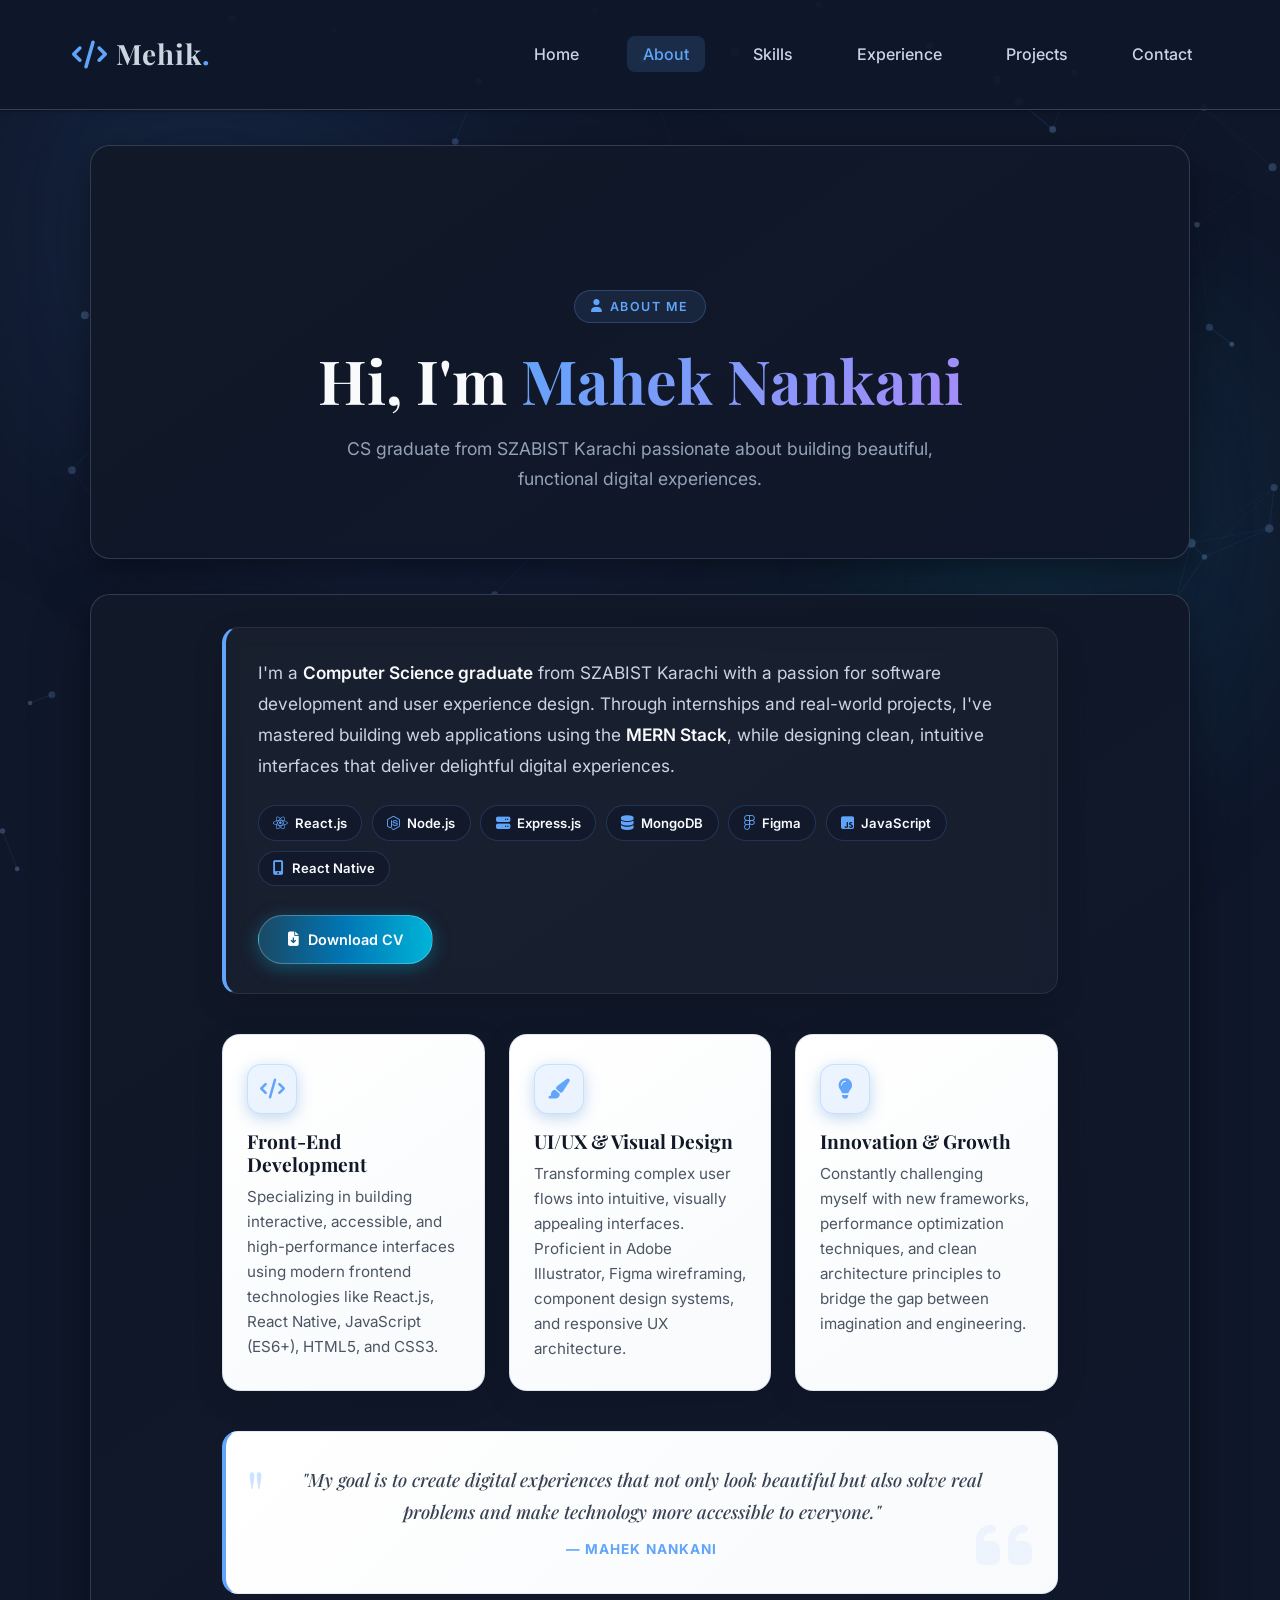
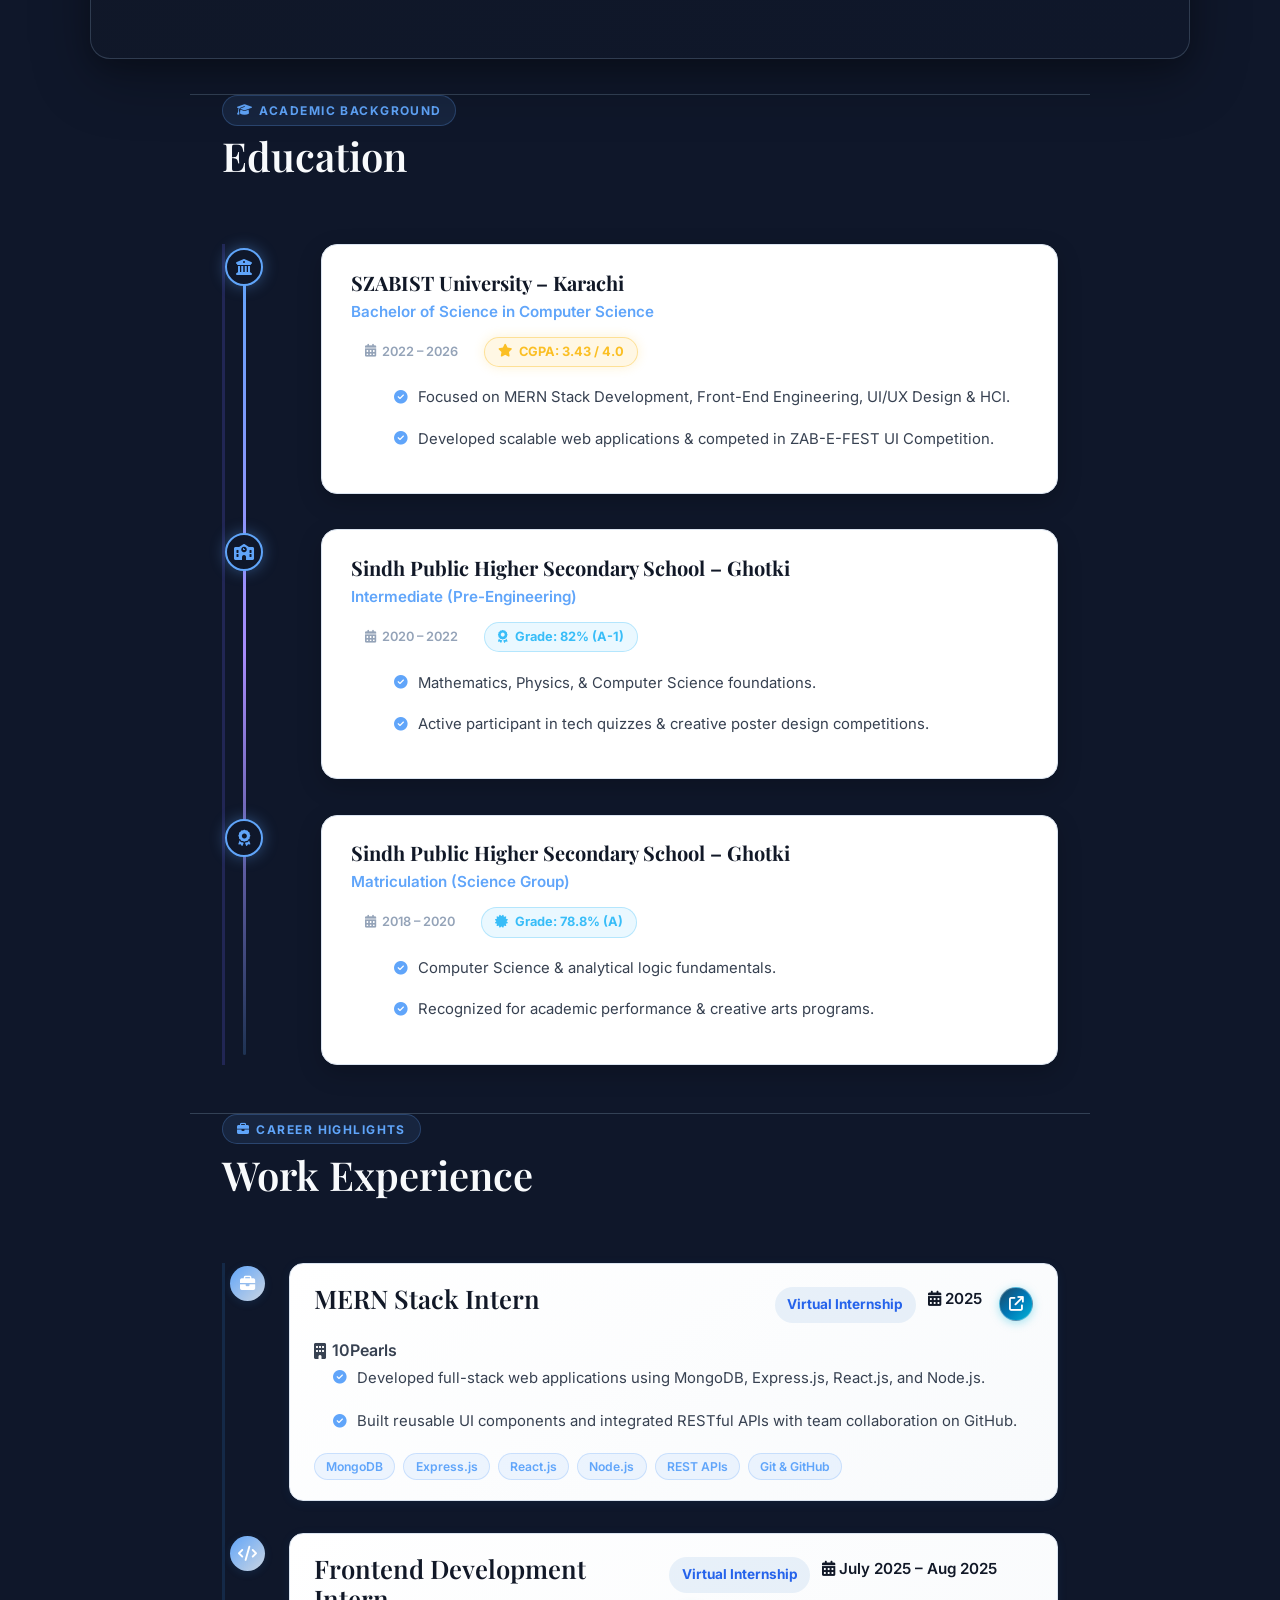
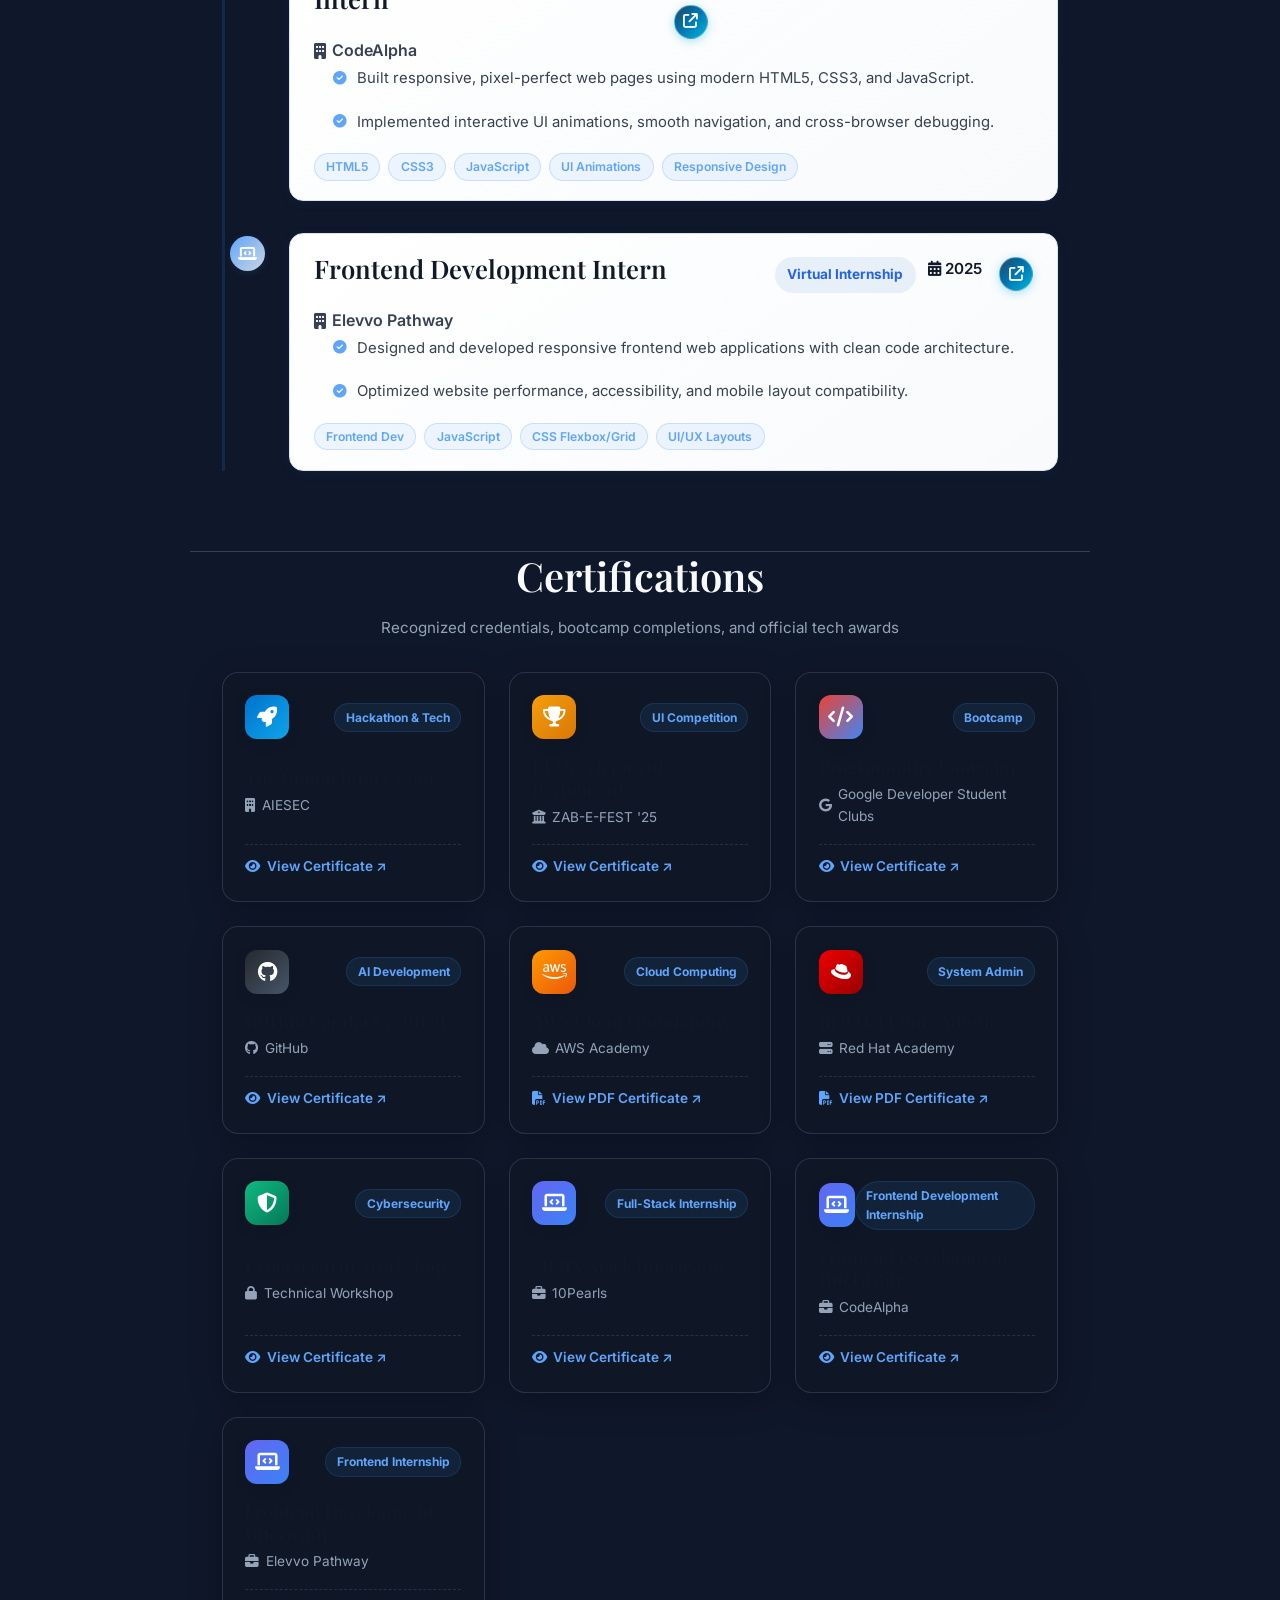
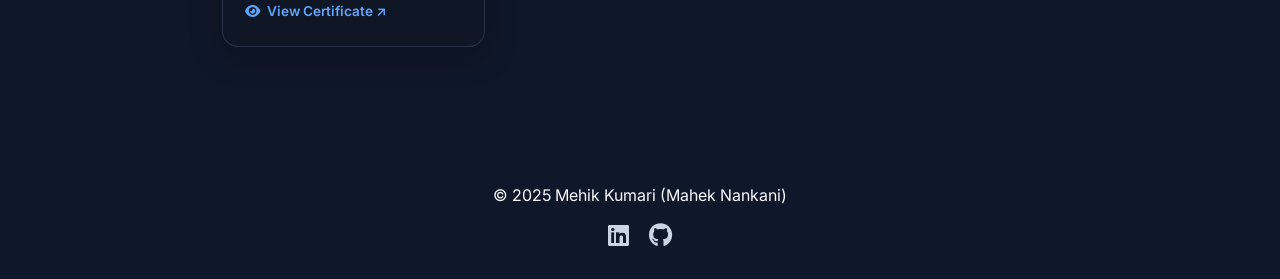
==== about.html @ b5babc9d "Deploy Mehik Kumari Portfolio Website" ====
<!DOCTYPE html>
<html lang="en">

<head>
  <meta charset="UTF-8">
  <meta name="viewport" content="width=device-width, initial-scale=1.0">
  <title>About | Mahek Nankani – Software Developer & UI/UX Designer</title>
  <meta name="description" content="Learn about Mahek Nankani – CS graduate from SZABIST Karachi, MERN Stack Developer and UI/UX Designer passionate about building intuitive digital experiences.">
  <link rel="stylesheet" href="style.css">
  <link rel="preconnect" href="https://fonts.googleapis.com">
  <link rel="preconnect" href="https://fonts.gstatic.com" crossorigin>
  <link
    href="https://fonts.googleapis.com/css2?family=Inter:wght@300;400;500;600;700&family=Playfair+Display:wght@400;500;600;700&display=swap"
    rel="stylesheet">
  <link rel="stylesheet" href="https://cdnjs.cloudflare.com/ajax/libs/font-awesome/6.4.0/css/all.min.css"
    integrity="sha512-iecdLmaskl7CVkqkXNQ/ZH/XLlvWZOJyj7Yy7tcenmpD1ypASozpmT/E0iPtmFIB46ZmdtAc9eNBvH0H/ZpiBw=="
    crossorigin="anonymous" referrerpolicy="no-referrer" />
  <script src="animations.js" defer></script>
</head>

<body class="theme-dark">
  <!-- Animated Homepage Cyber Wallpaper Layer -->
  <div class="homepage-wallpaper-bg" aria-hidden="true"></div>

  <!-- Full-screen Interactive Background Canvas -->
  <canvas id="bg-canvas"></canvas>

  <!-- Ambient Gradient Aurora Glowing Orbs -->
  <div class="ambient-glow-wrapper" aria-hidden="true">
    <div class="glow-orb orb-1"></div>
    <div class="glow-orb orb-2"></div>
    <div class="glow-orb orb-3"></div>
    <div class="glow-orb orb-4"></div>
  </div>

  <header>
    <div class="container">
      <div class="logo"><span class="orange-code-badge"><i class="fas fa-code"></i></span> Mehik<span>.</span></div>
      <nav class="navbar">
        <ul class="nav-links">
          <li><a href="home.html">Home</a></li>
          <li><a href="about.html" class="active">About</a></li>
          <li><a href="home.html#skills">Skills</a></li>
          <li><a href="home.html#experience">Experience</a></li>
          <li><a href="projects.html">Projects</a></li>
          <li><a href="contact.html">Contact</a></li>
        </ul>
        <button class="nav-toggle" aria-label="Toggle navigation">
          <span class="bar"></span>
          <span class="bar"></span>
          <span class="bar"></span>
        </button>
      </nav>
    </div>
    <div class="nav-overlay"></div>
  </header>

  <main>
    <!-- Page Hero -->
    <section class="page-hero fade-in">
      <div class="container" style="flex-direction: column; text-align: center; padding: 5rem 2rem 2rem;">
        <span class="page-hero-tag"><i class="fas fa-user"></i> About Me</span>
        <h1 class="page-hero-title">Hi, I'm <span>Mahek Nankani</span></h1>
        <p class="page-hero-desc">CS graduate from SZABIST Karachi passionate about building beautiful, functional digital experiences.</p>
      </div>
    </section>

    <!-- About Content -->
    <section id="about" class="fade-in" style="padding: 2rem 0 4rem;">
      <div class="about-content" style="max-width:900px; margin:0 auto; padding: 0 2rem;">
        <div class="about-bio-card fade-in">
          <p class="about-bio-text">
            I'm a <strong>Computer Science graduate</strong> from SZABIST Karachi with a passion for software development and user
            experience design. Through internships and real-world projects, I've mastered building web
            applications using the <strong>MERN Stack</strong>, while designing clean, intuitive interfaces that deliver delightful digital experiences.
          </p>
          
          <!-- Quick Tech Stack Pills -->
          <div class="about-tech-pills">
            <span class="tech-pill"><i class="fab fa-react"></i> React.js</span>
            <span class="tech-pill"><i class="fab fa-node-js"></i> Node.js</span>
            <span class="tech-pill"><i class="fas fa-server"></i> Express.js</span>
            <span class="tech-pill"><i class="fas fa-database"></i> MongoDB</span>
            <span class="tech-pill"><i class="fab fa-figma"></i> Figma</span>
            <span class="tech-pill"><i class="fab fa-js-square"></i> JavaScript</span>
            <span class="tech-pill"><i class="fas fa-mobile-alt"></i> React Native</span>
          </div>

          <!-- About Action Buttons: Download CV -->
          <div class="about-action-buttons">
            <a href="Mehik_Kumari_Resume.pdf" class="btn-cv" download="Mahek_Nankani_Resume.pdf">
              <i class="fas fa-file-download"></i> Download CV
            </a>
          </div>
        </div>

        <div class="about-highlights">
          <div class="highlight-item slide-in-left stagger-1">
            <div class="highlight-icon">
              <i class="fas fa-code"></i>
            </div>
            <div class="highlight-content">
              <h3>Front-End Development</h3>
              <p>Specializing in building interactive, accessible, and high-performance interfaces using modern frontend technologies like React.js, React Native, JavaScript (ES6+), HTML5, and CSS3.</p>
            </div>
          </div>

          <div class="highlight-item fade-in stagger-2">
            <div class="highlight-icon">
              <i class="fas fa-paint-brush"></i>
            </div>
            <div class="highlight-content">
              <h3>UI/UX &amp; Visual Design</h3>
              <p>Transforming complex user flows into intuitive, visually appealing interfaces. Proficient in Adobe Illustrator, Figma wireframing, component design systems, and responsive UX architecture.</p>
            </div>
          </div>

          <div class="highlight-item slide-in-right stagger-3">
            <div class="highlight-icon">
              <i class="fas fa-lightbulb"></i>
            </div>
            <div class="highlight-content">
              <h3>Innovation &amp; Growth</h3>
              <p>Constantly challenging myself with new frameworks, performance optimization techniques, and clean architecture principles to bridge the gap between imagination and engineering.</p>
            </div>
          </div>
        </div>

        <div class="about-mission fade-in-delayed">
          <blockquote>
            <i class="fas fa-quote-left quote-watermark"></i>
            <p>"My goal is to create digital experiences that not only look beautiful but also solve real problems and make technology more accessible to everyone."</p>
            <cite>— Mahek Nankani</cite>
          </blockquote>
        </div>
      </div>
    </section>

    <!-- Education Section -->
    <div class="about-subsection fade-in" style="max-width:900px; margin:0 auto; padding: 0 2rem 3rem;">
      <div class="section-header-wrapper">
        <span class="section-tag"><i class="fas fa-graduation-cap"></i> Academic Background</span>
        <h2>Education</h2>
      </div>
      <div class="education-timeline">

        <div class="timeline-entry slide-in-left stagger-1">
          <div class="timeline-icon"><i class="fas fa-university"></i></div>
          <div class="timeline-content">
            <div class="edu-card-header">
              <h3>SZABIST University – Karachi</h3>
              <span class="edu-degree">Bachelor of Science in Computer Science</span>
            </div>
            <div class="edu-meta-row">
              <span class="edu-year-badge"><i class="fas fa-calendar-alt"></i> 2022 – 2026</span>
              <span class="edu-grade-badge grade-highlight"><i class="fas fa-star"></i> CGPA: 3.43 / 4.0</span>
            </div>
            <ul class="edu-bullets">
              <li><i class="fas fa-check-circle"></i> Focused on MERN Stack Development, Front-End Engineering, UI/UX Design &amp; HCI.</li>
              <li><i class="fas fa-check-circle"></i> Developed scalable web applications &amp; competed in ZAB-E-FEST UI Competition.</li>
            </ul>
          </div>
        </div>

        <div class="timeline-entry fade-in stagger-2">
          <div class="timeline-icon"><i class="fas fa-school"></i></div>
          <div class="timeline-content">
            <div class="edu-card-header">
              <h3>Sindh Public Higher Secondary School – Ghotki</h3>
              <span class="edu-degree">Intermediate (Pre-Engineering)</span>
            </div>
            <div class="edu-meta-row">
              <span class="edu-year-badge"><i class="fas fa-calendar-alt"></i> 2020 – 2022</span>
              <span class="edu-grade-badge"><i class="fas fa-award"></i> Grade: 82% (A-1)</span>
            </div>
            <ul class="edu-bullets">
              <li><i class="fas fa-check-circle"></i> Mathematics, Physics, &amp; Computer Science foundations.</li>
              <li><i class="fas fa-check-circle"></i> Active participant in tech quizzes &amp; creative poster design competitions.</li>
            </ul>
          </div>
        </div>

        <div class="timeline-entry slide-in-right stagger-3">
          <div class="timeline-icon"><i class="fas fa-award"></i></div>
          <div class="timeline-content">
            <div class="edu-card-header">
              <h3>Sindh Public Higher Secondary School – Ghotki</h3>
              <span class="edu-degree">Matriculation (Science Group)</span>
            </div>
            <div class="edu-meta-row">
              <span class="edu-year-badge"><i class="fas fa-calendar-alt"></i> 2018 – 2020</span>
              <span class="edu-grade-badge"><i class="fas fa-certificate"></i> Grade: 78.8% (A)</span>
            </div>
            <ul class="edu-bullets">
              <li><i class="fas fa-check-circle"></i> Computer Science &amp; analytical logic fundamentals.</li>
              <li><i class="fas fa-check-circle"></i> Recognized for academic performance &amp; creative arts programs.</li>
            </ul>
          </div>
        </div>

      </div>
    </div>

    <!-- Work Experience Section -->
    <div class="about-subsection slide-in-bottom" style="max-width:900px; margin:0 auto; padding: 0 2rem 3rem;">
      <div class="section-header-wrapper">
        <span class="section-tag"><i class="fas fa-briefcase"></i> Career Highlights</span>
        <h2>Work Experience</h2>
      </div>
      <div class="work-experience-timeline">

        <article class="work-experience-entry slide-in-left stagger-1">
          <div class="work-experience-icon"><i class="fas fa-briefcase"></i></div>
          <div class="work-experience-content">
            <div class="work-experience-header">
              <div>
                <h3>MERN Stack Intern</h3>
                <p class="work-experience-company"><i class="fas fa-building"></i> 10Pearls</p>
              </div>
              <div class="work-experience-meta">
                <span class="work-experience-type">Virtual Internship</span>
                <span class="work-experience-duration"><i class="fas fa-calendar-alt"></i> 2025</span>
                <button type="button" class="work-exp-cert-icon cert-open" data-image="certificates/10Pearls Certificate.jpeg" data-title="10Pearls MERN Stack Internship Certificate" title="View Internship Certificate" aria-label="View Internship Certificate">
                  <i class="fas fa-arrow-up-right-from-square"></i>
                </button>
              </div>
            </div>
            <ul class="work-experience-bullets">
              <li><i class="fas fa-check-circle"></i> Developed full-stack web applications using MongoDB, Express.js, React.js, and Node.js.</li>
              <li><i class="fas fa-check-circle"></i> Built reusable UI components and integrated RESTful APIs with team collaboration on GitHub.</li>
            </ul>
            <div class="work-exp-tech-pills">
              <span class="exp-pill">MongoDB</span>
              <span class="exp-pill">Express.js</span>
              <span class="exp-pill">React.js</span>
              <span class="exp-pill">Node.js</span>
              <span class="exp-pill">REST APIs</span>
              <span class="exp-pill">Git &amp; GitHub</span>
            </div>
          </div>
        </article>

        <article class="work-experience-entry fade-in stagger-2">
          <div class="work-experience-icon"><i class="fas fa-code"></i></div>
          <div class="work-experience-content">
            <div class="work-experience-header">
              <div>
                <h3>Frontend Development Intern</h3>
                <p class="work-experience-company"><i class="fas fa-building"></i> CodeAlpha</p>
              </div>
              <div class="work-experience-meta">
                <span class="work-experience-type">Virtual Internship</span>
                <span class="work-experience-duration"><i class="fas fa-calendar-alt"></i> July 2025 – Aug 2025</span>
                <button type="button" class="work-exp-cert-icon cert-open" data-image="certificates/codealpha interenship certificate.jpg" data-title="CodeAlpha Frontend Development Internship Certificate" title="View Internship Certificate" aria-label="View Internship Certificate">
                  <i class="fas fa-arrow-up-right-from-square"></i>
                </button>
              </div>
            </div>
            <ul class="work-experience-bullets">
              <li><i class="fas fa-check-circle"></i> Built responsive, pixel-perfect web pages using modern HTML5, CSS3, and JavaScript.</li>
              <li><i class="fas fa-check-circle"></i> Implemented interactive UI animations, smooth navigation, and cross-browser debugging.</li>
            </ul>
            <div class="work-exp-tech-pills">
              <span class="exp-pill">HTML5</span>
              <span class="exp-pill">CSS3</span>
              <span class="exp-pill">JavaScript</span>
              <span class="exp-pill">UI Animations</span>
              <span class="exp-pill">Responsive Design</span>
            </div>
          </div>
        </article>

        <article class="work-experience-entry slide-in-right stagger-3">
          <div class="work-experience-icon"><i class="fas fa-laptop-code"></i></div>
          <div class="work-experience-content">
            <div class="work-experience-header">
              <div>
                <h3>Frontend Development Intern</h3>
                <p class="work-experience-company"><i class="fas fa-building"></i> Elevvo Pathway</p>
              </div>
              <div class="work-experience-meta">
                <span class="work-experience-type">Virtual Internship</span>
                <span class="work-experience-duration"><i class="fas fa-calendar-alt"></i> 2025</span>
                <button type="button" class="work-exp-cert-icon cert-open" data-image="certificates/Mehik Nankani elevo_pathway certificate.jpg" data-title="Elevvo Pathway Frontend Development Internship Certificate" title="View Internship Certificate" aria-label="View Internship Certificate">
                  <i class="fas fa-arrow-up-right-from-square"></i>
                </button>
              </div>
            </div>
            <ul class="work-experience-bullets">
              <li><i class="fas fa-check-circle"></i> Designed and developed responsive frontend web applications with clean code architecture.</li>
              <li><i class="fas fa-check-circle"></i> Optimized website performance, accessibility, and mobile layout compatibility.</li>
            </ul>
            <div class="work-exp-tech-pills">
              <span class="exp-pill">Frontend Dev</span>
              <span class="exp-pill">JavaScript</span>
              <span class="exp-pill">CSS Flexbox/Grid</span>
              <span class="exp-pill">UI/UX Layouts</span>
            </div>
          </div>
        </article>

      </div>
    </div>

    <!-- Certifications Section -->
    <div class="about-subsection fade-in" style="max-width:900px; margin:0 auto; padding: 0 2rem 5rem;">
      <h2>Certifications</h2>
      <p class="cert-sub">Recognized credentials, bootcamp completions, and official tech awards</p>
      <div class="certificates-list">

        <div class="certificate-card fade-in cert-open" data-image="images/AIESEC – The Billion Rupee Code.jpeg" data-title="AIESEC – The Billion Rupee Code">
          <div class="cert-card-header">
            <div class="cert-icon-badge aiesec-badge"><i class="fas fa-rocket"></i></div>
            <span class="cert-type-tag">Hackathon &amp; Tech</span>
          </div>
          <div class="cert-card-body">
            <h3>The Billion Rupee Code</h3>
            <p class="cert-issuer"><i class="fas fa-building"></i> AIESEC</p>
          </div>
          <div class="cert-card-footer">
            <span class="cert-cta-btn"><i class="fas fa-eye"></i> View Certificate ↗</span>
          </div>
        </div>

        <div class="certificate-card fade-in-delayed cert-open" data-image="images\UI Development Certificate.png" data-title="UI Development Participant – ZAB-E-FEST'25">
          <div class="cert-card-header">
            <div class="cert-icon-badge szabist-badge"><i class="fas fa-trophy"></i></div>
            <span class="cert-type-tag">UI Competition</span>
          </div>
          <div class="cert-card-body">
            <h3>UI Development Participant</h3>
            <p class="cert-issuer"><i class="fas fa-university"></i> ZAB-E-FEST '25</p>
          </div>
          <div class="cert-card-footer">
            <span class="cert-cta-btn"><i class="fas fa-eye"></i> View Certificate ↗</span>
          </div>
        </div>

        <div class="certificate-card slide-in-left cert-open" data-image="images/5-Day Fundamentals of Programming Bootcamp – GDSC Certificate.jpg" data-title="5-Day Fundamentals of Programming Bootcamp – GDSC">
          <div class="cert-card-header">
            <div class="cert-icon-badge gdsc-badge"><i class="fas fa-code"></i></div>
            <span class="cert-type-tag">Bootcamp</span>
          </div>
          <div class="cert-card-body">
            <h3>Programming Bootcamp</h3>
            <p class="cert-issuer"><i class="fab fa-google"></i> Google Developer Student Clubs</p>
          </div>
          <div class="cert-card-footer">
            <span class="cert-cta-btn"><i class="fas fa-eye"></i> View Certificate ↗</span>
          </div>
        </div>

        <div class="certificate-card slide-in-left cert-open" data-image="images/Github Copilot Certificate.png" data-title="GitHub Copilot Course Completion – GITHUB">
          <div class="cert-card-header">
            <div class="cert-icon-badge github-badge"><i class="fab fa-github"></i></div>
            <span class="cert-type-tag">AI Development</span>
          </div>
          <div class="cert-card-body">
            <h3>GitHub Copilot Certified</h3>
            <p class="cert-issuer"><i class="fab fa-github"></i> GitHub</p>
          </div>
          <div class="cert-card-footer">
            <span class="cert-cta-btn"><i class="fas fa-eye"></i> View Certificate ↗</span>
          </div>
        </div>

        <div class="certificate-card fade-in cert-open" data-image="images/AWS_Academy_Graduate Certificate.pdf" data-title="AWS Academy Graduate – Cloud Foundations">
          <div class="cert-card-header">
            <div class="cert-icon-badge aws-badge"><i class="fab fa-aws"></i></div>
            <span class="cert-type-tag">Cloud Computing</span>
          </div>
          <div class="cert-card-body">
            <h3>AWS Cloud Foundations</h3>
            <p class="cert-issuer"><i class="fas fa-cloud"></i> AWS Academy</p>
          </div>
          <div class="cert-card-footer">
            <span class="cert-cta-btn"><i class="fas fa-file-pdf"></i> View PDF Certificate ↗</span>
          </div>
        </div>

        <div class="certificate-card fade-in-delayed cert-open" data-image="images/Red_Hat certificate.pdf" data-title="Red Hat Linux System Administration">
          <div class="cert-card-header">
            <div class="cert-icon-badge redhat-badge"><i class="fab fa-redhat"></i></div>
            <span class="cert-type-tag">System Admin</span>
          </div>
          <div class="cert-card-body">
            <h3>Red Hat Linux Admin</h3>
            <p class="cert-issuer"><i class="fas fa-server"></i> Red Hat Academy</p>
          </div>
          <div class="cert-card-footer">
            <span class="cert-cta-btn"><i class="fas fa-file-pdf"></i> View PDF Certificate ↗</span>
          </div>
        </div>

        <div class="certificate-card fade-in-delayed cert-open" data-image="images/Training Workshop on Cybersecurity in the Era of Digitalization Certificate.jpeg" data-title="Training Workshop on Cybersecurity in the Era of Digitalization">
          <div class="cert-card-header">
            <div class="cert-icon-badge cyber-badge"><i class="fas fa-shield-alt"></i></div>
            <span class="cert-type-tag">Cybersecurity</span>
          </div>
          <div class="cert-card-body">
            <h3>Cybersecurity Workshop</h3>
            <p class="cert-issuer"><i class="fas fa-lock"></i> Technical Workshop</p>
          </div>
          <div class="cert-card-footer">
            <span class="cert-cta-btn"><i class="fas fa-eye"></i> View Certificate ↗</span>
          </div>
        </div>

        <div class="certificate-card fade-in cert-open" data-image="certificates/10Pearls Certificate.jpeg" data-title="10Pearls MERN Stack Internship Certificate">
          <div class="cert-card-header">
            <div class="cert-icon-badge pearls-badge"><i class="fas fa-laptop-code"></i></div>
            <span class="cert-type-tag">Full-Stack Internship</span>
          </div>
          <div class="cert-card-body">
            <h3>MERN Stack Internship</h3>
            <p class="cert-issuer"><i class="fas fa-briefcase"></i> 10Pearls</p>
          </div>
          <div class="cert-card-footer">
            <span class="cert-cta-btn"><i class="fas fa-eye"></i> View Certificate ↗</span>
          </div>
        </div>

        <div class="certificate-card fade-in cert-open" data-image="certificates/codealpha interenship certificate.jpg" data-title="CodeAlpha Frontend Development Internship Certificate">
          <div class="cert-card-header">
            <div class="cert-icon-badge pearls-badge"><i class="fas fa-laptop-code"></i></div>
            <span class="cert-type-tag">Frontend Development Internship</span>
          </div>
          <div class="cert-card-body">
            <h3>Frontend Development Internship</h3>
            <p class="cert-issuer"><i class="fas fa-briefcase"></i> CodeAlpha</p>
          </div>
          <div class="cert-card-footer">
            <span class="cert-cta-btn"><i class="fas fa-eye"></i> View Certificate ↗</span>
          </div>
        </div>

        <div class="certificate-card fade-in cert-open" data-image="certificates/Mehik Nankani elevo_pathway certificate.jpg" data-title="Elevvo Pathway Frontend Development Internship Certificate">
          <div class="cert-card-header">
            <div class="cert-icon-badge pearls-badge"><i class="fas fa-laptop-code"></i></div>
            <span class="cert-type-tag">Frontend Internship</span>
          </div>
          <div class="cert-card-body">
            <h3>Frontend Development Internship</h3>
            <p class="cert-issuer"><i class="fas fa-briefcase"></i> Elevvo Pathway</p>
          </div>
          <div class="cert-card-footer">
            <span class="cert-cta-btn"><i class="fas fa-eye"></i> View Certificate ↗</span>
          </div>
        </div>

      </div>
    </div>
  </main>

  <!-- Certificate Modal -->
  <div id="cert-modal" class="cert-modal" aria-hidden="true">
    <div class="cert-modal-backdrop" data-close="true"></div>
    <div class="cert-modal-panel" role="dialog" aria-modal="true" aria-labelledby="cert-title">
      <button class="cert-modal-close" aria-label="Close certificate">&times;</button>
      <div class="cert-modal-body">
        <div id="cert-modal-media-wrapper" class="cert-modal-media-wrapper">
          <img id="cert-modal-img" src="" alt="Certificate image">
          <iframe id="cert-modal-iframe" src="" style="display:none;" title="Certificate PDF Viewer"></iframe>
        </div>
        <div class="cert-modal-meta">
          <h3 id="cert-title" class="cert-modal-title"></h3>
          <a id="cert-modal-pdf-btn" href="" target="_blank" class="btn-outline btn-small" style="display:none;">
            <i class="fas fa-external-link-alt"></i> Open Full Document
          </a>
        </div>
      </div>
    </div>
  </div>

  <footer>
    <div>&copy; 2025 Mehik Kumari (Mahek Nankani)</div>
    <div class="social-icons">
      <a href="https://www.linkedin.com/in/mahek-nankani" target="_blank" aria-label="LinkedIn"><i class="fab fa-linkedin"></i></a>
      <a href="https://github.com/maheknankani" target="_blank" aria-label="GitHub"><i class="fab fa-github"></i></a>
    </div>
  </footer>

  <button class="back-to-top" id="backToTop" aria-label="Back to top">
    <i class="fas fa-chevron-up"></i>
  </button>

  <script>
    (function(){
      const modal = document.getElementById('cert-modal');
      const modalImg = document.getElementById('cert-modal-img');
      const modalIframe = document.getElementById('cert-modal-iframe');
      const modalPdfBtn = document.getElementById('cert-modal-pdf-btn');
      const modalTitle = document.getElementById('cert-title');
      const closeBtn = document.querySelector('.cert-modal-close');

      function openModal(src, title){
        const isPdf = src.toLowerCase().endsWith('.pdf');
        if (isPdf) {
          modalImg.style.display = 'none';
          modalIframe.style.display = 'block';
          modalIframe.src = src;
          if (modalPdfBtn) { modalPdfBtn.href = src; modalPdfBtn.style.display = 'inline-flex'; }
        } else {
          modalIframe.style.display = 'none';
          modalIframe.src = '';
          modalImg.style.display = 'block';
          modalImg.src = src;
          modalImg.alt = title;
          if (modalPdfBtn) modalPdfBtn.style.display = 'none';
        }
        modalTitle.textContent = title;
        modal.setAttribute('aria-hidden', 'false');
        document.body.style.overflow = 'hidden';
        setTimeout(()=> closeBtn.focus(), 120);
      }

      function closeModal(){
        modal.setAttribute('aria-hidden', 'true');
        modalImg.src = '';
        modalIframe.src = '';
        modalTitle.textContent = '';
        document.body.style.overflow = '';
      }

      document.querySelectorAll('.cert-open').forEach(btn => {
        btn.addEventListener('click', e => {
          e.preventDefault();
          const img = btn.getAttribute('data-image');
          const title = btn.getAttribute('data-title') || btn.querySelector('h3')?.textContent?.trim() || btn.textContent.trim();
          openModal(img, title);
        });
      });

      closeBtn.addEventListener('click', closeModal);
      document.querySelectorAll('.cert-modal-backdrop').forEach(b => b.addEventListener('click', closeModal));
      document.addEventListener('keydown', (e) => {
        if(e.key === 'Escape' && modal.getAttribute('aria-hidden') === 'false') closeModal();
      });
      document.querySelectorAll('.cert-modal-panel').forEach(panel => panel.addEventListener('click', e => e.stopPropagation()));
      document.addEventListener('focus', function(event){
        if(modal.getAttribute('aria-hidden') === 'false' && !modal.contains(event.target)){
          event.stopPropagation();
          closeBtn.focus();
        }
      }, true);
    })();
  </script>

</body>

</html>
---- style.css ----
/* Import Professional Fonts */
@import url('https://fonts.googleapis.com/css2?family=Inter:wght@300;400;500;600;700&family=Playfair+Display:wght@400;500;600;700&display=swap');

:root {
  --primary: #1a202c;
  --secondary: #2d3748;
  --accent: #3182ce;
  --bg-light: #ffffff;
  --bg-dark: #f7fafc;
  --text-primary: #1a202c;
  --text-secondary: #4a5568;
  --text-muted: #718096;
  --border-light: #e2e8f0;
  --shadow-sm: 0 1px 3px rgba(0, 0, 0, 0.1);
  --shadow-md: 0 4px 6px rgba(0, 0, 0, 0.1);
  --shadow-lg: 0 10px 25px rgba(0, 0, 0, 0.1);
  --border-radius: 8px;
  --transition: all 0.3s ease;
}

body.theme-dark {
  --primary: #cbd5e1;
  --secondary: #94a3b8;
  --accent: #60a5fa;
  --bg-light: #0f172a;
  --bg-dark: #111827;
  --text-primary: #f8fafc;
  --text-secondary: #cbd5e1;
  --text-muted: #94a3b8;
  --border-light: #334155;
  --shadow-sm: 0 1px 3px rgba(0, 0, 0, 0.35);
  --shadow-md: 0 4px 6px rgba(0, 0, 0, 0.35);
  --shadow-lg: 0 10px 25px rgba(0, 0, 0, 0.45);
}

/* (reverted) certificate-badge dark overrides removed to preserve original theme behavior */

* {
  margin: 0;
  padding: 0;
  box-sizing: border-box;
}

html {
  scroll-behavior: smooth;
  scroll-padding-top: 85px;
}

html,
body {
  font-family: 'Inter', -apple-system, BlinkMacSystemFont, 'Segoe UI', sans-serif;
  background: var(--bg-light);
  color: var(--text-primary);
  line-height: 1.6;
  min-height: 100vh;
}

section[id], div[id] {
  scroll-margin-top: 85px;
}

/* ==========================================================================
   HOMEPAGE ANIMATED WALLPAPER BACKGROUND LAYER
   ========================================================================== */
.homepage-wallpaper-bg {
  position: fixed;
  top: -5%;
  left: -5%;
  width: 110vw;
  height: 110vh;
  background-image: url('homepage_wallpaper.jpg');
  background-size: cover;
  background-position: center;
  background-repeat: no-repeat;
  opacity: 0.16;
  mix-blend-mode: color-dodge;
  pointer-events: none;
  z-index: -2;
  animation: bgPanZoom 25s ease-in-out infinite alternate;
  filter: contrast(1.1) brightness(0.85);
}

@keyframes bgPanZoom {
  0% {
    transform: scale(1) translate(0, 0);
  }
  50% {
    transform: scale(1.06) translate(-15px, -10px);
  }
  100% {
    transform: scale(1.02) translate(12px, 8px);
  }
}

.container {
  max-width: 1200px;
  margin: 0 auto;
  padding: 0 2rem;
}

/* Typography */
h1,
h2,
h3,
h4,
h5,
h6 {
  font-family: 'Playfair Display', serif;
  font-weight: 600;
  line-height: 1.2;
  margin-bottom: 1rem;
}

h1 {
  font-size: 3.5rem;
  font-weight: 700;
}

h2 {
  font-size: 2.5rem;
  margin-bottom: 2rem;
  text-align: center;
  position: relative;
}

h2::after {
  content: '';
  position: absolute;
  bottom: -10px;
  left: 50%;
  transform: translateX(-50%);
  width: 60px;
  height: 3px;
  background: var(--accent);
  border-radius: 2px;
}

h3 {
  font-size: 1.5rem;
}

/* Make Education & Certification subsection headings match main headings' color */
.about-subsection h3,
.timeline-content h3 {
  color: var(--text-primary);
}

p {
  color: var(--text-secondary);
  margin-bottom: 1rem;
  font-size: 1.1rem;
}

/* Header */
header {
  background: var(--bg-light);
  box-shadow: var(--shadow-sm);
  position: sticky;
  top: 0;
  z-index: 1000;
  border-bottom: 1px solid var(--border-light);
  padding: 1rem 0;
}

header .container {
  display: flex;
  justify-content: space-between;
  align-items: center;
}

/* Logo */
.logo {
  font-family: 'Playfair Display', serif;
  font-size: 1.8rem;
  font-weight: 700;
  color: var(--primary);
  text-decoration: none;
}

.logo span {
  color: var(--accent);
}

/* Navigation */
.navbar {
  display: flex;
  align-items: center;
  position: relative;
  margin-left: auto;
}

.nav-links {
  display: flex;
  gap: 2rem;
  list-style: none;
  margin: 0;
}

.theme-toggle {
  display: none !important;
}

.nav-links a {
  color: var(--text-secondary);
  text-decoration: none;
  font-weight: 500;
  padding: 0.5rem 1rem;
  border-radius: var(--border-radius);
  transition: all 0.3s ease;
  position: relative;
}

/* Simple elegant underline hover effect */
.nav-links a::after {
  content: '';
  position: absolute;
  bottom: 0;
  left: 50%;
  width: 0;
  height: 2px;
  background: var(--accent);
  transition: all 0.3s ease;
  transform: translateX(-50%);
}

.nav-links a:hover::after {
  width: 80%;
}

.nav-links a:hover {
  color: var(--accent);
}

/* Active state for current page */
.nav-links a.active {
  color: var(--accent);
  background: rgba(49, 130, 206, 0.1);
  border-color: var(--accent);
}

/* Subtle pulse animation on hover */
.nav-links a:hover {
  animation: pulse-glow 0.6s ease-in-out;
}

@keyframes pulse-glow {
  0% {
    box-shadow: 0 0 0 0 rgba(49, 130, 206, 0.4);
  }

  70% {
    box-shadow: 0 0 0 10px rgba(49, 130, 206, 0);
  }

  100% {
    box-shadow: 0 0 0 0 rgba(49, 130, 206, 0);
  }
}

/* Navigation */
.nav-toggle {
  display: none;
  flex-direction: column;
  justify-content: center;
  align-items: center;
  width: 44px;
  height: 44px;
  background: var(--primary);
  border: none;
  border-radius: 50%;
  box-shadow: 0 2px 8px rgba(108, 99, 255, 0.10);
  cursor: pointer;
  margin-left: 1rem;
  transition: all 0.3s ease;
}

.theme-toggle {
  display: inline-flex;
  align-items: center;
  justify-content: center;
  width: 44px;
  height: 44px;
  margin-left: 0.75rem;
  border: 1px solid var(--border-light);
  border-radius: 50%;
  background: var(--bg-light);
  color: var(--primary);
  cursor: pointer;
  box-shadow: var(--shadow-sm);
  transition: all 0.3s ease;
}

.theme-toggle:hover {
  transform: translateY(-1px) scale(1.03);
  border-color: var(--accent);
  color: var(--accent);
  box-shadow: var(--shadow-md);
}

.theme-toggle i {
  font-size: 1rem;
}

.nav-toggle:hover {
  background: var(--accent);
  transform: scale(1.05);
}

.nav-toggle .bar {
  width: 24px;
  height: 3px;
  background: #fff;
  margin: 3px 0;
  border-radius: 2px;
  transition: all 0.3s cubic-bezier(0.4, 0, 0.2, 1);
  transform-origin: center;
}

/* Hamburger to X animation */
.nav-toggle.active .bar:nth-child(1) {
  transform: rotate(45deg) translate(6px, 6px);
}

.nav-toggle.active .bar:nth-child(2) {
  opacity: 0;
  transform: scaleX(0);
}

.nav-toggle.active .bar:nth-child(3) {
  transform: rotate(-45deg) translate(6px, -6px);
}

.nav-overlay {
  display: none;
}

.container {
  max-width: 1200px;
  margin: auto;
  padding: 1rem 2rem;
  display: flex;
  align-items: center;
  justify-content: space-between;
}

main.container {
  display: flex;
  flex-direction: column;
  align-items: stretch;
  justify-content: flex-start;
  gap: 0;
}

.logo {
  font-size: 28px;
  font-weight: 700;
  color: var(--primary);
  letter-spacing: 1px;
}

.logo span {
  color: var(--accent);
}

nav ul {
  list-style: none;
  display: flex;
  gap: 32px;
}

nav ul li a {
  text-decoration: none;
  color: var(--text-main);
  font-weight: 500;
  font-size: 1rem;
  position: relative;
  transition: color 0.2s;
}

nav ul li a:hover {
  color: var(--primary);
}

.btn-primary,
.btn-filled,
.btn-outline {
  padding: 10px 28px;
  border-radius: var(--border-radius);
  font-weight: 600;
  font-size: 1rem;
  text-decoration: none;
  transition: all 0.3s;
  box-shadow: var(--shadow);
  border: none;
  outline: none;
  cursor: pointer;
}

.btn-primary,
.btn-filled {
  background: linear-gradient(90deg, #1b4965 0%, #0077b6 50%, #00b4d8 100%);
  color: #fff;
  border-radius: 9999px !important;
}

.btn-primary:hover,
.btn-filled:hover {
  background: linear-gradient(90deg, #156da6 0%, #0088c2 45%, #00b4d8 80%, #38bdf8 100%);
  box-shadow: 0 6px 22px rgba(0, 180, 216, 0.45);
}

.btn-outline {
  background: transparent;
  color: var(--primary);
  border: 2px solid var(--primary);
  border-radius: 9999px !important;
}

.btn-outline:hover {
  background: var(--primary);
  color: #fff;
}

.btn-cv {
  padding: 12px 28px;
  border-radius: 9999px !important;
  font-weight: 600;
  font-size: 1rem;
  text-decoration: none;
  transition: all 0.35s cubic-bezier(0.16, 1, 0.3, 1);
  box-shadow: 0 4px 18px rgba(0, 180, 216, 0.35);
  border: 1px solid rgba(255, 255, 255, 0.25);
  background: linear-gradient(90deg, #1b4965 0%, #0077b6 50%, #00b4d8 100%);
  color: white !important;
  display: inline-flex;
  align-items: center;
  gap: 8px;
  cursor: pointer;
}

.btn-cv:hover {
  background: linear-gradient(90deg, #156da6 0%, #0088c2 45%, #00b4d8 80%, #38bdf8 100%);
  transform: translateY(-2px) scale(1.02);
  box-shadow: 0 8px 25px rgba(0, 180, 216, 0.55);
  border-color: rgba(255, 255, 255, 0.4);
  color: white !important;
}

.btn-cv i {
  font-size: 0.9rem;
  transition: transform 0.3s ease;
}

.btn-cv:hover i {
  transform: translateY(-1px);
}

.hero {
  position: relative;
  display: flex;
  align-items: center;
  justify-content: space-between;
  gap: 36px;
  margin: 0.5rem auto 1.5rem;
  padding: 1.5rem 2.2rem;
  min-height: auto;
  background: none;
  background-blend-mode: overlay;
  overflow: hidden;
}

.hero::before {
  content: '';
  position: absolute;
  top: 0;
  left: 0;
  right: 0;
  bottom: 0;
  background: linear-gradient(135deg, #1e3a8a 0%, #3b82f6 35%, #0ea5e9 70%, #6366f1 100%);
  background-size: 400% 400%;
  animation: gradientFlow 15s ease infinite;
  opacity: 0.15;
  z-index: 0;
  border-radius: var(--border-radius);
  pointer-events: none;
}

.hero::after {
  content: '';
  position: absolute;
  top: 0;
  left: 0;
  right: 0;
  bottom: 0;
  background: linear-gradient(120deg, #e0e7ff 0%, #f8fafc 100%);
  opacity: 0.85;
  z-index: 1;
  border-radius: var(--border-radius);
  pointer-events: none;
}

body.theme-dark {
  color-scheme: dark;
}

body.theme-dark header {
  background: rgba(15, 23, 42, 0.92);
}

body.theme-dark .hero::after {
  background: linear-gradient(120deg, #0f172a 0%, #111827 100%);
  opacity: 0.9;
}

body.theme-dark section {
  background: linear-gradient(145deg, #111827, #0f172a);
  border-color: rgba(51, 65, 85, 0.9);
  box-shadow: 0 20px 60px rgba(0, 0, 0, 0.28), 0 8px 25px rgba(0, 0, 0, 0.2);
}

body.theme-dark .hero-text p,
body.theme-dark .timeline-content p,
body.theme-dark .contact-form label {
  color: var(--text-secondary);
}

body.theme-dark .contact-form input,
body.theme-dark .contact-form textarea {
  color: var(--text-primary);
}

body.theme-dark .contact-form input::placeholder,
body.theme-dark .contact-form textarea::placeholder {
  color: var(--text-muted);
}

body.theme-dark .hero-image img,
body.theme-dark .profile-img,
body.theme-dark .hero img {
  background: #111827;
}

body.theme-dark .timeline-content,
body.theme-dark .contact-form,
body.theme-dark .btn-social {
  background: #ffffff;
  color: #111827;
  border-color: #dbe4f0;
}

body.theme-dark .skill {
  background: rgba(17, 24, 39, 0.75);
  border-color: rgba(51, 65, 85, 0.7);
  box-shadow: 0 8px 32px rgba(0, 0, 0, 0.25);
}

body.theme-dark .skill-title {
  color: var(--text-primary);
}

body.theme-dark .skill-bar {
  background: rgba(49, 130, 206, 0.12);
}

body.theme-dark .contact-form input,
body.theme-dark .contact-form textarea {
  background: #ffffff;
  color: #111827;
  border-color: #dbe4f0;
}

body.theme-dark .contact-form label {
  color: #111827;
}

body.theme-dark .contact-form input::placeholder,
body.theme-dark .contact-form textarea::placeholder {
  color: #94a3b8;
}

body.theme-dark .highlight-item {
  background: linear-gradient(145deg, #ffffff, #f8fafc);
  border-color: rgba(219, 228, 240, 0.95);
  box-shadow: 0 8px 32px rgba(0, 0, 0, 0.12);
}

body.theme-dark .highlight-content h3,
body.theme-dark .about-mission blockquote p,
body.theme-dark .about-subsection h3,
body.theme-dark .work-experience-content h3,
body.theme-dark .timeline-content h3 {
  color: #111827;
}

body.theme-dark .highlight-content p {
  color: #4b5563;
}

body.theme-dark .about-mission blockquote {
  background: linear-gradient(135deg, #ffffff, #f8fafc);
  border-left-color: var(--accent);
}

body.theme-dark .about-mission blockquote p,
body.theme-dark .work-experience-content p,
body.theme-dark .work-experience-content li,
body.theme-dark .timeline-content p,
body.theme-dark .timeline-content li,
body.theme-dark .btn-social {
  color: #374151;
}

body.theme-dark .work-experience-content {
  background: linear-gradient(145deg, #ffffff, #f8fafc);
  border-color: #dbe4f0;
  box-shadow: 0 2px 12px rgba(49, 130, 206, 0.07);
}

body.theme-dark .work-experience-company,
body.theme-dark .work-experience-type {
  color: #2563eb;
}

body.theme-dark .work-experience-duration,
body.theme-dark .timeline-content strong {
  color: #111827;
}

body.theme-dark .btn-social[aria-label="GitHub"] {
  color: #e2e8f0;
  border-color: #e2e8f0;
}

body.theme-dark .btn-social[aria-label="LinkedIn"] {
  color: #7dd3fc;
  border-color: #7dd3fc;
}

body.theme-dark .btn-primary,
body.theme-dark .btn-filled {
  background: linear-gradient(90deg, #334155, #0ea5e9);
}

body.theme-dark .nav-links a.active {
  background: rgba(96, 165, 250, 0.15);
}

body.theme-dark .theme-toggle {
  background: #111827;
  color: var(--text-primary);
}

body.theme-dark .theme-toggle:hover {
  color: var(--accent);
}

@keyframes gradientFlow {
  0% {
    background-position: 0% 50%;
  }

  50% {
    background-position: 100% 50%;
  }

  100% {
    background-position: 0% 50%;
  }
}

.hero-content {
  position: relative;
  z-index: 2;
  display: flex;
  flex-wrap: wrap;
  align-items: center;
  justify-content: space-between;
  width: 100%;
}

/* Floating Particles */
.hero::before {
  content: '';
  position: absolute;
  top: 0;
  left: 0;
  right: 0;
  bottom: 0;
  background: linear-gradient(135deg, #667eea 0%, #764ba2 25%, #f093fb 50%, #f5576c 75%, #4facfe 100%);
  background-size: 400% 400%;
  animation: gradientFlow 15s ease infinite;
  opacity: 0.15;
  z-index: 0;
  border-radius: var(--border-radius);
  pointer-events: none;
}

.hero .floating-particles {
  position: absolute;
  top: 0;
  left: 0;
  right: 0;
  bottom: 0;
  z-index: 1;
  pointer-events: none;
  overflow: hidden;
}

.hero .particle {
  position: absolute;
  width: 4px;
  height: 4px;
  background: rgba(255, 255, 255, 0.6);
  border-radius: 50%;
  animation: floatUp linear infinite;
}

.hero .particle:nth-child(1) {
  left: 20%;
  animation-duration: 8s;
  animation-delay: 0s;
}

.hero .particle:nth-child(2) {
  left: 40%;
  animation-duration: 12s;
  animation-delay: 2s;
  width: 6px;
  height: 6px;
}

.hero .particle:nth-child(3) {
  left: 60%;
  animation-duration: 10s;
  animation-delay: 4s;
}

.hero .particle:nth-child(4) {
  left: 80%;
  animation-duration: 14s;
  animation-delay: 6s;
  width: 3px;
  height: 3px;
}

.hero .particle:nth-child(5) {
  left: 10%;
  animation-duration: 11s;
  animation-delay: 1s;
  width: 5px;
  height: 5px;
}

@keyframes floatUp {
  0% {
    transform: translateY(100vh) rotate(0deg);
    opacity: 1;
  }

  100% {
    transform: translateY(-100px) rotate(360deg);
    opacity: 0;
  }
}

.hero-text {
  max-width: 580px;
  display: flex;
  flex-direction: column;
  gap: 0;
}

/* Greeting Tag */
.hero-greeting-tag {
  display: inline-flex;
  align-items: center;
  gap: 0.5rem;
  font-size: 0.75rem;
  font-weight: 700;
  letter-spacing: 0.14em;
  color: var(--accent);
  background: rgba(96, 165, 250, 0.1);
  border: 1px solid rgba(96, 165, 250, 0.3);
  border-radius: 999px;
  padding: 0.35rem 1rem;
  margin-bottom: 1rem;
  width: fit-content;
}

.greeting-wave {
  font-size: 1rem;
  animation: waveHand 2s ease-in-out infinite;
  transform-origin: 70% 70%;
  display: inline-block;
}

@keyframes waveHand {
  0%, 60%, 100% { transform: rotate(0deg); }
  10%            { transform: rotate(14deg); }
  20%            { transform: rotate(-8deg); }
  30%            { transform: rotate(14deg); }
  40%            { transform: rotate(-4deg); }
  50%            { transform: rotate(10deg); }
}

.hero-text h1 {
  font-size: clamp(2.4rem, 5vw, 3.6rem);
  font-weight: 700;
  line-height: 1.1;
  margin-bottom: 0.8rem;
  text-align: left;
}

.hero-text h1 span {
  background: linear-gradient(135deg, var(--accent) 0%, #a78bfa 100%);
  -webkit-background-clip: text;
  -webkit-text-fill-color: transparent;
  background-clip: text;
}

/* Role Line */
.hero-role {
  display: flex;
  align-items: center;
  gap: 0.6rem;
  margin-bottom: 1rem;
}

.hero-role-dash {
  color: var(--accent);
  font-size: 1.4rem;
  font-weight: 700;
  line-height: 1;
}

.hero-role-text {
  font-size: 0.78rem;
  font-weight: 700;
  letter-spacing: 0.1em;
  color: var(--accent);
  text-transform: uppercase;
}

/* Specialization typewriter */
.hero-specialization {
  font-size: 1rem;
  color: var(--text-muted);
  margin-bottom: 0.85rem;
  font-style: italic;
  display: flex;
  align-items: center;
  flex-wrap: wrap;
  gap: 0.4rem;
  line-height: 1.5;
}

.hero-typewriter-text,
.hero-specialization-anim {
  display: inline-flex;
  align-items: center;
  font-weight: 700 !important;
  font-style: normal;
  background: linear-gradient(135deg, #60a5fa 0%, #a78bfa 50%, #38bdf8 100%);
  background-size: 200% auto;
  -webkit-background-clip: text;
  -webkit-text-fill-color: transparent;
  filter: drop-shadow(0 0 12px rgba(96, 165, 250, 0.4));
  line-height: 1.2;
}

@keyframes blink-cursor {
  0%, 100% { border-color: var(--accent); }
  50%       { border-color: transparent; }
}

/* Hero description */
.hero-desc {
  font-size: 0.92rem;
  line-height: 1.6;
  color: var(--text-secondary);
  margin-bottom: 0.9rem;
}

.hero-desc strong {
  color: var(--text-primary);
  font-weight: 600;
}

.hero-buttons {
  display: flex;
  gap: 1rem;
  flex-wrap: wrap;
  margin-bottom: 0.9rem;
}

.hero-btn-main {
  display: inline-flex;
  align-items: center;
  gap: 0.5rem;
}

.hero-btn-main i {
  transition: transform 0.3s ease;
}

.hero-btn-main:hover i {
  transform: translateX(4px);
}

/* Stats Bar */
.hero-stats {
  display: flex;
  align-items: center;
  gap: 1.25rem;
  margin-bottom: 0;
  padding: 0.6rem 1.1rem;
  background: var(--bg-dark);
  border: 1px solid var(--border-light);
  border-radius: 14px;
  width: fit-content;
}

.hero-stat-item {
  display: flex;
  flex-direction: column;
  align-items: center;
  gap: 0.1rem;
}

.hero-stat-number {
  font-family: 'Playfair Display', serif;
  font-size: 1.5rem;
  font-weight: 700;
  color: var(--accent);
  line-height: 1;
}

.hero-stat-label {
  font-size: 0.7rem;
  font-weight: 600;
  text-transform: uppercase;
  letter-spacing: 0.08em;
  color: var(--text-muted);
}

.hero-stat-divider {
  width: 1px;
  height: 36px;
  background: var(--border-light);
}

.hero-image img {
  width: 320px;
  border-radius: 50%;
  box-shadow: var(--shadow);
  background: #fff;
  border: 6px solid var(--accent);
}

.hero-visual {
  position: relative;
  display: flex;
  align-items: center;
  justify-content: center;
  width: 290px;
  height: 290px;
  min-width: 290px;
  min-height: 290px;
}

.hero-orbit {
  position: absolute;
  inset: 8px;
  border-radius: 50%;
  border: 1px solid rgba(49, 130, 206, 0.22);
  box-shadow: inset 0 0 40px rgba(49, 130, 206, 0.08), 0 0 80px rgba(49, 130, 206, 0.12);
  animation: orbitPulse 6s ease-in-out infinite;
}

.hero-orbit::before,
.hero-orbit::after {
  content: '';
  position: absolute;
  border-radius: 50%;
  background: linear-gradient(135deg, rgba(99, 102, 241, 0.85), rgba(49, 130, 206, 0.85));
  box-shadow: 0 0 18px rgba(49, 130, 206, 0.35);
}

.hero-orbit::before {
  width: 12px;
  height: 12px;
  top: 12%;
  right: 14%;
  animation: orbitDotOne 7s linear infinite;
}

.hero-orbit::after {
  width: 8px;
  height: 8px;
  left: 12%;
  bottom: 18%;
  animation: orbitDotTwo 9s linear infinite;
}

.hero-orbit-secondary {
  inset: 42px;
  border-style: dashed;
  opacity: 0.55;
  animation-duration: 10s;
  animation-direction: reverse;
}

.hero-badge {
  position: absolute;
  z-index: 3;
  padding: 0.45rem 0.85rem;
  border-radius: 999px;
  background: rgba(10, 14, 28, 0.85);
  color: #f8fafc;
  font-size: 0.75rem;
  font-weight: 600;
  letter-spacing: 0.02em;
  border: 1px solid rgba(255, 255, 255, 0.12);
  backdrop-filter: blur(10px);
  box-shadow: 0 12px 25px rgba(15, 23, 42, 0.25);
  animation: floatBadge 4.5s ease-in-out infinite;
}

.hero-badge-top {
  top: 4%;
  right: -10px;
  animation-delay: 0s;
}

.hero-badge-left {
  left: -10px;
  top: 50%;
  transform: translateY(-50%);
  animation-delay: 0.8s;
}

.hero-badge-bottom {
  right: -10px;
  bottom: 8%;
  animation-delay: 1.6s;
}

.hero-visual .profile-img {
  position: relative;
  z-index: 2;
  width: 220px;
  height: 220px;
  object-fit: cover;
  border-radius: 50%;
  border: 4px solid var(--accent);
  box-shadow: 0 0 40px rgba(96, 165, 250, 0.25), 0 0 80px rgba(96, 165, 250, 0.1);
  animation: heroFloat 6s ease-in-out infinite;
  transform-origin: center;
}

/* Badge dot indicators */
.badge-dot {
  width: 8px;
  height: 8px;
  border-radius: 50%;
  flex-shrink: 0;
  display: inline-block;
}

.badge-dot-green {
  background: #22c55e;
  box-shadow: 0 0 0 0 rgba(34, 197, 94, 0.5);
  animation: pulse-green 2s infinite;
}

.badge-icon-loc {
  color: #f59e0b;
  font-size: 0.8rem;
}

.badge-icon-mern {
  color: #68d391;
  font-size: 1rem;
}

body.theme-dark .hero-orbit {
  border-color: rgba(96, 165, 250, 0.25);
  box-shadow: inset 0 0 40px rgba(96, 165, 250, 0.08), 0 0 80px rgba(96, 165, 250, 0.16);
}

body.theme-dark .hero-badge {
  background: rgba(15, 23, 42, 0.9);
  border-color: rgba(148, 163, 184, 0.15);
}

@keyframes orbitPulse {

  0%,
  100% {
    transform: scale(1) rotate(0deg);
    opacity: 0.65;
  }

  50% {
    transform: scale(1.03) rotate(6deg);
    opacity: 1;
  }
}

@keyframes orbitDotOne {
  0% {
    transform: translate(0, 0) scale(1);
  }

  25% {
    transform: translate(18px, -8px) scale(1.15);
  }

  50% {
    transform: translate(0, 14px) scale(0.95);
  }

  75% {
    transform: translate(-16px, 6px) scale(1.1);
  }

  100% {
    transform: translate(0, 0) scale(1);
  }
}

@keyframes orbitDotTwo {
  0% {
    transform: translate(0, 0) scale(1);
  }

  25% {
    transform: translate(-14px, 10px) scale(1.1);
  }

  50% {
    transform: translate(6px, -12px) scale(0.95);
  }

  75% {
    transform: translate(16px, 4px) scale(1.12);
  }

  100% {
    transform: translate(0, 0) scale(1);
  }
}

@keyframes floatBadge {

  0%,
  100% {
    transform: translateY(0px);
  }

  50% {
    transform: translateY(-10px);
  }
}

@keyframes heroFloat {

  0%,
  100% {
    transform: translateY(0px) scale(1);
  }

  50% {
    transform: translateY(-14px) scale(1.01);
  }
}

/* Premium Section Styles */
section {
  background: linear-gradient(145deg, #ffffff, #f8fafc);
  border-radius: 20px;
  box-shadow: 0 20px 60px rgba(0, 0, 0, 0.08), 0 8px 25px rgba(0, 0, 0, 0.05);
  margin: 2.2rem auto;
  padding: 2.5rem 2.5rem;
  max-width: 1100px;
  border: 1px solid rgba(255, 255, 255, 0.2);
  position: relative;
  overflow: hidden;
  transition: all 0.3s cubic-bezier(0.4, 0, 0.2, 1);
}

section::before {
  content: '';
  position: absolute;
  top: 0;
  left: 0;
  right: 0;
  height: 4px;
  background: linear-gradient(90deg, var(--accent), var(--primary), var(--accent));
  opacity: 0;
  transition: opacity 0.3s ease;
}

section:hover::before {
  opacity: 1;
}

section:hover {
  transform: translateY(-5px);
  box-shadow: 0 25px 80px rgba(0, 0, 0, 0.12), 0 12px 35px rgba(0, 0, 0, 0.08);
}

section h2 {
  color: var(--primary);
  font-size: 2rem;
  margin-bottom: 1.5rem;
  font-weight: 700;
}

/* Enhanced Skills Section */
.skills-list {
  display: grid;
  grid-template-columns: repeat(auto-fit, minmax(280px, 1fr));
  gap: 2rem;
  margin-top: 2rem;
}

.skill {
  background: linear-gradient(145deg, #ffffff, #f8fafc);
  border-radius: 12px;
  padding: 1.5rem;
  box-shadow: 0 4px 20px rgba(0, 0, 0, 0.06);
  transition: all 0.3s ease;
  border: 1px solid rgba(255, 255, 255, 0.2);
}

.skill:hover {
  transform: translateY(-5px);
  box-shadow: 0 8px 30px rgba(0, 0, 0, 0.1);
}

.skill-title {
  font-weight: 600;
  margin-bottom: 1rem;
  color: var(--primary);
  font-size: 1.1rem;
  display: flex;
  justify-content: space-between;
  align-items: center;
}

.skill-percentage {
  color: var(--accent);
  font-size: 0.9rem;
  font-weight: 700;
}

.skill-bar {
  background: rgba(49, 130, 206, 0.1);
  border-radius: 10px;
  overflow: hidden;
  height: 8px;
  margin-bottom: 0.5rem;
  position: relative;
}

.skill-level {
  height: 100%;
  background: linear-gradient(90deg, var(--accent), var(--primary));
  border-radius: 10px;
  transition: width 2s cubic-bezier(0.4, 0, 0.2, 1);
  position: relative;
  overflow: hidden;
}

.skill-level::after {
  content: '';
  position: absolute;
  top: 0;
  left: 0;
  right: 0;
  bottom: 0;
  background: linear-gradient(90deg, transparent, rgba(255, 255, 255, 0.3), transparent);
  animation: shimmer 2s infinite;
}

@keyframes shimmer {
  0% {
    transform: translateX(-100%);
  }

  100% {
    transform: translateX(100%);
  }
}

/* Skill animation on scroll */
.skill.animate .skill-level {
  animation: fillBar 2s ease-out forwards;
}

@keyframes fillBar {
  from {
    width: 0;
  }
}

/* Enhanced Project Cards */
.projects-grid {
  display: grid;
  grid-template-columns: repeat(auto-fit, minmax(300px, 1fr));
  gap: 2rem;
  margin-top: 3rem;
}

.project-card {
  background: linear-gradient(145deg, #ffffff, #f8fafc);
  border-radius: 16px;
  box-shadow: 0 8px 32px rgba(0, 0, 0, 0.08);
  padding: 2rem;
  display: flex;
  flex-direction: column;
  height: 100%;
  transition: all 0.4s cubic-bezier(0.4, 0, 0.2, 1);
  position: relative;
  opacity: 0;
  transform: translateY(30px);
  border: 1px solid rgba(255, 255, 255, 0.2);
  overflow: hidden;
}

.project-card::before {
  content: '';
  position: absolute;
  top: 0;
  left: 0;
  right: 0;
  height: 4px;
  background: linear-gradient(90deg, var(--accent), var(--primary));
  transform: scaleX(0);
  transition: transform 0.3s ease;
}

.project-card:hover::before {
  transform: scaleX(1);
}

.project-card.fade-in {
  animation: fadeInUp 0.8s ease-out forwards;
}

.project-card.fade-in-delayed {
  animation: fadeInUp 0.8s ease-out 0.2s forwards;
}

.project-card.slide-in-left {
  animation: slideInLeft 0.9s ease-out forwards;
}

.project-card.slide-in-bottom {
  animation: slideInBottom 0.8s ease-out forwards;
}

.project-card.fade-in-right {
  animation: slideInRight 0.9s ease-out forwards;
}

.project-card:hover {
  transform: translateY(-12px) scale(1.02);
  box-shadow: 0 20px 40px rgba(0, 0, 0, 0.12);
}

.project-card h3 {
  color: var(--primary);
  margin-bottom: 1rem;
  font-size: 1.4rem;
  transition: color 0.3s ease;
}

.project-card:hover h3 {
  color: var(--accent);
}

.project-card .tech {
  color: var(--accent);
  font-size: 0.9rem;
  font-weight: 600;
  margin-bottom: 1rem;
  padding: 0.5rem 1rem;
  background: rgba(49, 130, 206, 0.1);
  border-radius: 20px;
  display: inline-block;
}

.project-card p {
  color: var(--text-secondary);
  line-height: 1.6;
  margin-bottom: 1.25rem;
  flex: 1;
}

/* Project Images */
.project-img {
  width: 100%;
  max-width: 340px;
  height: 190px;
  object-fit: cover;
  border-radius: 12px;
  margin-bottom: 1rem;
  box-shadow: 0 2px 12px rgba(108, 99, 255, 0.08);
  transition: transform 0.3s;
}

.project-card .btn-small {
  margin-top: auto;
  align-self: flex-start;
}

.project-card:hover .project-img {
  transform: scale(1.04) rotate(-1deg);
}

/* Certificates */
/* Certificates (glassmorphism cards) */
.certificates-list {
  display: grid;
  grid-template-columns: repeat(auto-fit, minmax(220px, 1fr));
  gap: 1rem 1.25rem;
  align-items: stretch;
}

.certificate-badge {
  position: relative;
  background: linear-gradient(180deg, rgba(255,255,255,0.02), rgba(255,255,255,0.01));
  color: var(--text-primary);
  border-radius: 14px;
  padding: 1.15rem 1rem;
  font-weight: 600;
  box-shadow: 0 6px 20px rgba(8,15,30,0.45);
  display: flex;
  flex-direction: column;
  align-items: flex-start;
  gap: 0.5rem;
  font-size: 1rem;
  opacity: 0;
  animation: fadeIn 0.9s ease forwards;
  backdrop-filter: blur(6px) saturate(110%);
  -webkit-backdrop-filter: blur(6px) saturate(110%);
  border: 1px solid rgba(255,255,255,0.04);
  cursor: pointer;
  transition: transform 260ms cubic-bezier(.2,.9,.2,1), box-shadow 260ms ease, border-color 260ms ease;
}

.certificate-badge::before {
  content: '';
  position: absolute;
  inset: -1px;
  z-index: -1;
  border-radius: inherit;
  background: linear-gradient(90deg, rgba(96,165,250,0.12), rgba(88,116,255,0.08));
  filter: blur(8px);
  opacity: 0;
  transition: opacity 220ms ease, transform 220ms ease;
}

.certificate-badge.fade-in-delayed {
  animation-delay: 0.25s;
}

.certificate-badge .cert-label {
  display: block;
  font-size: 1rem;
  color: var(--text-primary);
  line-height: 1.2;
}

.certificate-badge .cert-cta {
  display: block;
  font-size: 0.9rem;
  color: var(--text-muted);
  font-weight: 600;
  margin-top: 6px;
  transition: color 200ms ease, transform 200ms ease, opacity 200ms ease;
  opacity: 0.95;
}

.certificate-badge:hover,
.certificate-badge:focus {
  transform: translateY(-8px) scale(1.01);
  box-shadow: 0 22px 48px rgba(59,130,246,0.12), 0 8px 20px rgba(2,6,23,0.6);
  border-color: rgba(96,165,250,0.22);
}

.certificate-badge:hover::before,
.certificate-badge:focus::before {
  opacity: 1;
}

.certificate-badge:hover .cert-cta,
.certificate-badge:focus .cert-cta {
  color: var(--accent);
  transform: translateY(-2px);
  opacity: 1;
}

@media (max-width: 768px) {
  .certificates-list { grid-template-columns: 1fr; }
  .certificate-badge { padding: 1rem; }
  .certificate-badge .cert-cta { opacity: 1; }
}

.certificate-badge.slide-in-left {
  animation: slideInLeft 1.2s ease forwards;
}

.certificate-badge:hover {
  transform: scale(1.04) rotate(-2deg);
  box-shadow: 0 8px 24px rgba(108, 99, 255, 0.13);
}


/* Work Experience */
.work-experience-timeline {
  position: relative;
  margin-top: 2rem;
  padding-left: 2.5rem;
  border-left: 3px solid rgba(49, 130, 206, 0.18);
}

.work-experience-entry {
  display: flex;
  align-items: flex-start;
  margin-bottom: 2rem;
  position: relative;
}

.work-experience-icon {
  position: absolute;
  left: -2.2rem;
  top: 0.2rem;
  background: linear-gradient(135deg, var(--accent), var(--primary));
  color: #fff;
  width: 2.2rem;
  height: 2.2rem;
  border-radius: 50%;
  display: flex;
  align-items: center;
  justify-content: center;
  font-size: 0.8rem;
  font-weight: 700;
  box-shadow: 0 2px 8px rgba(49, 130, 206, 0.15);
}

.work-experience-icon i {
  font-size: 0.95rem;
}

.work-experience-content {
  background: linear-gradient(145deg, #ffffff, #f8fafc);
  border-radius: 14px;
  box-shadow: 0 2px 12px rgba(49, 130, 206, 0.07);
  border: 1px solid var(--border-light);
  padding: 1.2rem 1.5rem;
  margin-left: 1.5rem;
  min-width: 220px;
  flex: 1;
  transition: var(--transition);
}

.work-experience-content:hover {
  box-shadow: var(--shadow-md);
  transform: translateY(-2px);
}

.work-experience-header {
  display: flex;
  justify-content: space-between;
  align-items: flex-start;
  gap: 1rem;
}

.work-experience-content h3 {
  color: var(--primary);
  margin-bottom: 0.3rem;
  font-size: 1.35rem;
}

.work-experience-company {
  margin-bottom: 0.2rem;
  color: var(--accent);
  font-weight: 600;
  font-size: 1rem;
}

.work-experience-meta {
  display: flex;
  flex-wrap: wrap;
  gap: 0.75rem;
  margin: 0.25rem 0 1rem;
}

.work-experience-type {
  display: inline-flex;
  align-items: center;
  justify-content: center;
  padding: 0.45rem 0.8rem;
  border-radius: 999px;
  background: rgba(49, 130, 206, 0.1);
  color: var(--accent);
  font-size: 0.85rem;
  font-weight: 700;
}

.work-experience-duration {
  color: var(--text-muted);
  font-weight: 600;
  font-size: 0.95rem;
}

.work-experience-content ul {
  margin-left: 1.2rem;
  margin-bottom: 0.5rem;
  padding-left: 0;
  font-size: 0.98rem;
}

.work-experience-content li {
  margin-bottom: 0.65rem;
  color: var(--text-secondary);
  line-height: 1.65;
}

/* Contact Form */
.contact-form {
  display: flex;
  flex-direction: column;
  gap: 1rem;
  background: #fff;
  border-radius: var(--border-radius);
  box-shadow: var(--shadow);
  padding: 2rem;
  max-width: 500px;
}

.contact-form label {
  font-weight: 600;
  color: var(--text-main);
}

.contact-form input,
.contact-form textarea {
  padding: 10px;
  border-radius: 8px;
  border: 1px solid #e0e7ff;
  font-size: 1rem;
  outline: none;
  background: #f8fafc;
}

.contact-form button {
  align-self: flex-start;
}

/* Footer */
footer {
  background: var(--section-bg);
  color: var(--text-main);
  text-align: center;
  padding: 1.5rem 0;
  border-radius: var(--border-radius) var(--border-radius) 0 0;
  box-shadow: var(--shadow);
  margin-top: 2rem;
}

footer .social-icons {
  margin-top: 0.5rem;
  display: flex;
  justify-content: center;
  gap: 1.2rem;
}

footer .social-icons a {
  color: var(--primary);
  font-size: 1.5rem;
  transition: color 0.2s;
}

footer .social-icons a:hover {
  color: var(--accent);
}

/* Section Animation Classes */
.fade-in {
  opacity: 0;
  transform: translateY(30px);
  animation: fadeInUp 0.8s ease-out forwards;
}

.fade-in-delayed {
  opacity: 0;
  transform: translateY(30px);
  animation: fadeInUp 0.8s ease-out 0.3s forwards;
}

.slide-in-left {
  opacity: 0;
  transform: translateX(-60px);
  animation: slideInLeft 0.9s ease-out forwards;
}

.slide-in-right {
  opacity: 0;
  transform: translateX(60px);
  animation: slideInRight 0.9s ease-out forwards;
}

.slide-in-bottom {
  opacity: 0;
  transform: translateY(60px);
  animation: slideInBottom 0.8s ease-out forwards;
}

.fade-in-right {
  opacity: 0;
  transform: translateX(50px);
  animation: slideInRight 1s ease-out forwards;
}

.scale-in {
  opacity: 0;
  transform: scale(0.8);
  animation: scaleIn 0.6s ease-out forwards;
}

.bounce-in {
  opacity: 0;
  transform: scale(0.3);
  animation: bounceIn 0.8s cubic-bezier(0.68, -0.55, 0.265, 1.55) forwards;
}

/* Staggered animations */
.stagger-1 {
  animation-delay: 0.1s;
}

.stagger-2 {
  animation-delay: 0.2s;
}

.stagger-3 {
  animation-delay: 0.3s;
}

.stagger-4 {
  animation-delay: 0.4s;
}

.stagger-5 {
  animation-delay: 0.5s;
}

.stagger-6 {
  animation-delay: 0.6s;
}

.stagger-7 {
  animation-delay: 0.7s;
}

/* Keyframes */
@keyframes fadeInUp {
  to {
    opacity: 1;
    transform: translateY(0);
  }
}

@keyframes fadeIn {
  from { opacity: 0; transform: translateY(10px); }
  to { opacity: 1; transform: translateY(0); }
}

/* subtle card entrance for certificates */
.certificate-badge { will-change: transform, opacity; }

/* small shimmer on hover for premium feel */
.certificate-badge::after {
  content: '';
  position: absolute;
  left: -40%;
  top: -10%;
  width: 50%;
  height: 120%;
  background: linear-gradient(120deg, rgba(255,255,255,0.02), rgba(255,255,255,0.12), rgba(255,255,255,0.02));
  transform: skewX(-18deg) translateX(-16px);
  opacity: 0;
  transition: transform 650ms ease, opacity 420ms ease;
  pointer-events: none;
}

.certificate-badge:hover::after { transform: skewX(-18deg) translateX(120%); opacity: 1; }

@keyframes slideInLeft {
  to {
    opacity: 1;
    transform: translateX(0);
  }
}

@keyframes slideInRight {
  to {
    opacity: 1;
    transform: translateX(0);
  }
}

@keyframes slideInBottom {
  to {
    opacity: 1;
    transform: translateY(0);
  }
}

/* Animation utilities: base hidden state and observed-state triggers */
/* Note: .hero section elements use the immediate CSS animations above (they're above the fold) */
/* Sections/cards below the fold use IntersectionObserver which adds .animate class */
.modern-project-card,
.contact-info-card {
  opacity: 0;
  transform: translateY(20px);
  will-change: transform, opacity;
  transition: transform 0.3s ease, box-shadow 0.3s ease;
}

.modern-project-card.animate {
  animation: fadeInUp 0.75s cubic-bezier(.2,.9,.2,1) forwards;
}

.contact-info-card.animate {
  animation: slideInLeft 0.75s cubic-bezier(.2,.9,.2,1) forwards;
}

.contact-form-premium.animate {
  animation: slideInRight 0.75s cubic-bezier(.2,.9,.2,1) forwards;
}

/* Observer-based re-triggers for section cards (overrides immediate animation) */
.fade-in.animate,
.project-card.animate,
.certificate-badge.animate {
  animation: fadeInUp 0.9s cubic-bezier(.2,.9,.2,1) forwards;
}

.slide-in-left.animate {
  animation: slideInLeft 0.9s cubic-bezier(.2,.9,.2,1) forwards;
}

.slide-in-right.animate,
.fade-in-right.animate {
  animation: slideInRight 0.9s cubic-bezier(.2,.9,.2,1) forwards;
}

.slide-in-bottom.animate,
.skill.animate,
.timeline-entry.animate {
  animation: slideInBottom 0.95s cubic-bezier(.2,.9,.2,1) forwards;
}

/* Project card hover micro-interaction (match certificate feel) */
.project-card {
  transition: transform 260ms cubic-bezier(.2,.9,.2,1), box-shadow 260ms ease, border-color 260ms ease;
  border-radius: 12px;
}
.project-card:hover {
  transform: translateY(-8px) scale(1.02);
  box-shadow: 0 22px 48px rgba(59,130,246,0.08), 0 10px 30px rgba(2,6,23,0.55);
}

/* Skill card subtle entrance + focus */
.skill {
  transition: transform 260ms ease, box-shadow 260ms ease, opacity 260ms ease;
}
.skill:hover,
.skill:focus {
  transform: translateY(-6px);
  box-shadow: 0 12px 30px rgba(49,130,206,0.08);
}

/* Make timeline entries more noticeable */
.timeline-entry {
  transition: transform 320ms cubic-bezier(.2,.9,.2,1), opacity 320ms ease;
}


@keyframes scaleIn {
  to {
    opacity: 1;
    transform: scale(1);
  }
}

@keyframes bounceIn {
  0% {
    opacity: 0;
    transform: scale(0.3);
  }

  50% {
    opacity: 1;
    transform: scale(1.05);
  }

  70% {
    transform: scale(0.9);
  }

  100% {
    opacity: 1;
    transform: scale(1);
  }
}

/* Floating animation for hero image */
@keyframes float {

  0%,
  100% {
    transform: translateY(0px);
  }

  50% {
    transform: translateY(-20px);
  }
}

/* Pulse animation for buttons */
@keyframes pulse {
  0% {
    box-shadow: 0 0 0 0 rgba(49, 130, 206, 0.7);
  }

  70% {
    box-shadow: 0 0 0 10px rgba(49, 130, 206, 0);
  }

  100% {
    box-shadow: 0 0 0 0 rgba(49, 130, 206, 0);
  }
}

/* Gradient text animation */
@keyframes gradientShift {
  0% {
    background-position: 0% 50%;
  }

  50% {
    background-position: 100% 50%;
  }

  100% {
    background-position: 0% 50%;
  }
}

/* Education Timeline Styles */
#education {
  padding: 5rem 0;
  background: var(--bg-light);
}

.education-timeline {
  position: relative;
  margin: 3rem 0;
  padding-left: 2rem;
}

.education-timeline::before {
  content: '';
  position: absolute;
  left: 0;
  top: 0;
  bottom: 0;
  width: 3px;
  background: linear-gradient(180deg, var(--accent), var(--primary));
  border-radius: 2px;
}

.timeline-entry {
  position: relative;
  margin-bottom: 3rem;
  padding-left: 3rem;
  opacity: 0;
  transform: translateX(-30px);
  transition: var(--transition);
}

.timeline-entry.fade-in,
.timeline-entry.fade-in-delayed {
  opacity: 1;
  transform: translateX(0);
}

.timeline-entry.fade-in-delayed {
  transition-delay: 0.3s;
}

.timeline-icon {
  position: absolute;
  left: -2.5rem;
  top: 0;
  width: 3rem;
  height: 3rem;
  background: linear-gradient(135deg, var(--accent), var(--primary));
  border-radius: 50%;
  display: flex;
  align-items: center;
  justify-content: center;
  color: white;
  font-size: 1.2rem;
  box-shadow: var(--shadow-md);
  z-index: 2;
}

.timeline-content {
  background: var(--bg-light);
  padding: 2rem;
  border-radius: var(--border-radius);
  box-shadow: var(--shadow-sm);
  border: 1px solid var(--border-light);
  transition: var(--transition);
}

.timeline-content:hover {
  box-shadow: var(--shadow-md);
  transform: translateY(-2px);
}

.timeline-content h3 {
  color: var(--primary);
  font-size: 1.4rem;
  margin-bottom: 1rem;
  font-family: 'Playfair Display', serif;
}

.timeline-content p {
  margin-bottom: 0.8rem;
  color: var(--text-secondary);
  display: flex;
  align-items: center;
  gap: 0.5rem;
}

.timeline-content p i {
  color: var(--accent);
  width: 16px;
}

.timeline-content ul {
  margin-top: 1rem;
  padding-left: 1.5rem;
}

.timeline-content li {
  margin-bottom: 0.5rem;
  color: var(--text-secondary);
  line-height: 1.6;
}

.timeline-content strong {
  color: var(--primary);
  font-weight: 600;
}

/* Touch and Mobile Enhancements */

/* Improve touch targets */
@media (max-width: 768px) {

  a,
  button,
  .nav-toggle {
    min-height: 44px;
    min-width: 44px;
  }

  /* Disable hover effects on touch devices */
  @media (hover: none) {

    .project-card:hover,
    .skill:hover,
    .certificate-badge:hover {
      transform: none;
      box-shadow: initial;
    }
  }
}

/* Smooth scrolling and performance */
html {
  -webkit-text-size-adjust: 100%;
  -ms-text-size-adjust: 100%;
}

* {
  -webkit-tap-highlight-color: transparent;
}

/* Optimized animations for mobile */
@media (prefers-reduced-motion: reduce) {

  *,
  *::before,
  *::after {
    animation-duration: 0.01ms !important;
    animation-iteration-count: 1 !important;
    transition-duration: 0.01ms !important;
    scroll-behavior: auto !important;
  }
}

/* Better focus indicators for accessibility */
a:focus,
button:focus,
input:focus,
textarea:focus {
  outline: 2px solid var(--accent);
  outline-offset: 2px;
}

/* Sidebar Navigation for Desktop */
.sidebar-nav {
  position: fixed;
  left: 20px;
  top: 50%;
  transform: translateY(-50%);
  z-index: 100;
  display: none;
}

.sidebar-nav ul {
  list-style: none;
  padding: 0;
  margin: 0;
  display: flex;
  flex-direction: column;
  gap: 1rem;
}

.sidebar-nav a {
  display: block;
  width: 12px;
  height: 12px;
  border-radius: 50%;
  background: rgba(49, 130, 206, 0.3);
  transition: all 0.3s ease;
  position: relative;
  text-decoration: none;
}

.sidebar-nav a:hover,
.sidebar-nav a.active {
  background: var(--accent);
  transform: scale(1.3);
  box-shadow: 0 0 15px rgba(49, 130, 206, 0.4);
}

.sidebar-nav a::after {
  content: attr(data-section);
  position: absolute;
  left: 25px;
  top: 50%;
  transform: translateY(-50%);
  background: var(--primary);
  color: white;
  padding: 6px 12px;
  border-radius: 6px;
  font-size: 0.85rem;
  font-weight: 500;
  white-space: nowrap;
  opacity: 0;
  pointer-events: none;
  transition: all 0.3s ease;
}

.sidebar-nav a:hover::after {
  opacity: 1;
  left: 20px;
}

/* Show sidebar only on larger screens */
@media (min-width: 1200px) {
  .sidebar-nav {
    display: block;
  }
}

/* Enhanced Mobile Responsive Design */

/* Tablet styles */
@media (max-width: 1024px) {
  .container {
    padding: 0 1.5rem;
  }

  .hero {
    padding: 100px 1.5rem 60px;
    gap: 40px;
  }

  .hero-content {
    flex-direction: column;
    text-align: center;
  }

  .hero-text {
    max-width: 100%;
  }

  .profile-img {
    width: 250px;
    height: 250px;
  }

  .nav-links {
    gap: 1.5rem;
  }
}

/* Mobile landscape */
@media (max-width: 768px) {

  /* Show hamburger button on mobile */
  .nav-toggle {
    display: flex;
  }

  /* Disable desktop underline hover effect on mobile nav items */
  .nav-links a::after {
    display: none;
  }

  /* Let's Talk button — hide on small screens in header */
  header .btn-primary {
    display: none;
  }


  .container,
  section {
    padding: 1rem;
    margin: 1.5rem auto;
  }

  .hero {
    flex-direction: column;
    text-align: center;
    gap: 40px;
    padding: 100px 1rem 60px;
    min-height: 100vh;
    display: flex;
    align-items: center;
    justify-content: center;
  }

  .hero-content {
    flex-direction: column;
    align-items: center;
    text-align: center;
    max-width: 100%;
    gap: 40px;
  }

  .hero-text {
    order: 2;
    max-width: 100%;
  }

  .hero-image {
    order: 1;
    margin-bottom: 20px;
  }

  .hero-visual {
    min-width: auto;
    min-height: 280px;
    width: min(100%, 340px);
  }

  .hero-orbit {
    inset: 18px;
  }

  .hero-orbit-secondary {
    inset: 46px;
  }

  .hero-badge {
    display: none;
  }

  .hero-text h1 {
    font-size: 2.2rem;
    line-height: 1.2;
    margin-bottom: 1rem;
  }

  .hero-text h2 {
    font-size: 1.2rem;
    margin-bottom: 1.5rem;
    color: var(--text-secondary);
  }

  .hero-text p {
    font-size: 1rem;
    line-height: 1.6;
    margin-bottom: 2rem;
    max-width: 90%;
    margin-left: auto;
    margin-right: auto;
  }

  .hero-buttons {
    flex-direction: column;
    gap: 12px;
    align-items: center;
    width: 100%;
    max-width: 320px;
    margin: 0 auto;
  }

  .hero-buttons .btn-filled,
  .hero-buttons .btn-outline,
  .hero-buttons .btn-cv {
    width: 100%;
    text-align: center;
    margin-right: 0;
    padding: 14px 24px;
    font-size: 1rem;
  }

  .hero-buttons .btn-social {
    width: 100%;
    justify-content: center;
    padding: 12px 20px;
    margin-top: 0;
  }

  .profile-img {
    width: 220px;
    height: 220px;
    margin: 0 auto;
  }

  .projects-grid {
    grid-template-columns: 1fr;
    gap: 1.5rem;
  }

  .skills-list {
    grid-template-columns: 1fr;
    gap: 1rem;
  }

  .skill {
    padding: 1rem;
  }

  .skill-title {
    font-size: 1rem;
    margin-bottom: 0.5rem;
  }

  .skill-bar {
    height: 6px;
    margin-bottom: 0.3rem;
  }

  .certificates-list {
    flex-direction: column;
    gap: 1rem;
  }

  .certificate-badge {
    justify-content: center;
    text-align: center;
  }

  .work-experience-timeline {
    padding-left: 1.2rem;
    border-left-width: 2px;
  }

  .work-experience-entry {
    margin-bottom: 2rem;
  }

  .work-experience-content {
    padding: 1rem 0.9rem;
    margin-left: 1rem;
  }

  .work-experience-header {
    flex-direction: column;
    align-items: flex-start;
  }

  .work-experience-icon {
    left: -1.3rem;
    width: 1.8rem;
    height: 1.8rem;
    font-size: 0.72rem;
  }

  /* Education timeline mobile adjustments */
  .education-timeline {
    padding-left: 1.2rem;
  }

  .timeline-entry {
    margin-bottom: 2rem;
  }

  .timeline-content {
    padding: 1.5rem;
    margin-left: 1rem;
  }

  .timeline-icon {
    left: -1.3rem;
    width: 2rem;
    height: 2rem;
    font-size: 1rem;
  }
}

@media (max-width: 600px) {
  .work-experience-content h3 {
    font-size: 1.2rem;
  }

  .work-experience-content {
    padding: 0.95rem 0.85rem;
  }
}

/* Mobile portrait */
@media (max-width: 600px) {
  .hero-text h1 {
    font-size: 1.8rem;
  }

  .hero-text h2 {
    font-size: 1rem;
  }

  .profile-img {
    width: 140px;
    height: 140px;
  }

  section h2 {
    font-size: 1.5rem;
  }

  .project-card {
    padding: 1.2rem;
  }

  .timeline-content {
    padding: 1.2rem;
  }

  .skill {
    padding: 1rem;
  }
}

/* Landscape orientation fixes */
@media (max-height: 500px) and (orientation: landscape) {
  .hero {
    min-height: 100vh;
    padding: 40px 1rem 20px;
  }

  .profile-img {
    width: 120px;
    height: 120px;
  }

  .hero-text h1 {
    font-size: 1.8rem;
  }

  .hero-buttons {
    flex-direction: row;
    flex-wrap: wrap;
    justify-content: center;
  }

  .hero-buttons .btn-filled,
  .hero-buttons .btn-outline,
  .hero-buttons .btn-cv,
  .hero-buttons .btn-social {
    width: auto;
    max-width: 140px;
    padding: 8px 16px;
    font-size: 0.9rem;
  }
}

.btn-social {
  display: inline-flex;
  align-items: center;
  gap: 0.5em;
  padding: 10px 22px;
  border-radius: var(--border-radius);
  font-weight: 600;
  font-size: 1rem;
  text-decoration: none;
  background: #fff;
  color: var(--primary);
  border: 2px solid var(--primary);
  box-shadow: var(--shadow);
  transition: background 0.2s, color 0.2s, border 0.2s;
  margin-top: 0.5em;
}

.btn-social i {
  font-size: 1.2em;
}

.btn-social[aria-label="GitHub"] {
  color: #24292e;
  border-color: #24292e;
}

.btn-social[aria-label="GitHub"]:hover {
  background: #24292e;
  color: #fff;
}

.btn-social[aria-label="LinkedIn"] {
  color: #0077b5;
  border-color: #0077b5;
}

.btn-social[aria-label="LinkedIn"]:hover {
  background: #0077b5;
  color: #fff;
}

@media (max-width: 600px) {
  .btn-social {
    width: 100%;
    justify-content: center;
    margin-top: 0.5em;
  }
}

.project-img-wrapper {
  position: relative;
  width: 100%;
  max-width: 340px;
  margin: 0 auto 1rem auto;
}

.project-hover-overlay {
  position: absolute;
  top: 0;
  left: 0;
  right: 0;
  bottom: 0;
  background: rgba(108, 99, 255, 0.92);
  color: #fff;
  border-radius: 12px;
  opacity: 0;
  pointer-events: none;
  transition: opacity 0.3s;
  display: flex;
  align-items: center;
  justify-content: center;
  z-index: 2;
}

.project-img-wrapper:hover .project-hover-overlay,
.project-img-wrapper:focus-within .project-hover-overlay {
  opacity: 1;
  pointer-events: auto;
}

.project-hover-content {
  text-align: left;
  padding: 1.2rem;
}

.project-hover-content h4 {
  margin: 0 0 0.5rem 0;
  font-size: 1.2rem;
  font-weight: 700;
}

.project-hover-content ul {
  margin: 0 0 1rem 1.2rem;
  padding: 0;
  font-size: 0.98rem;
}

.btn-small {
  padding: 7px 18px;
  font-size: 0.95rem;
  border-radius: 10px;
}

/* Certificate modal styles (appended) */
.cert-modal {
  position: fixed;
  inset: 0;
  display: none;
  align-items: center;
  justify-content: center;
  z-index: 2000;
}
.cert-modal[aria-hidden="false"] { display: flex; }
.cert-modal-backdrop {
  position: absolute;
  inset: 0;
  background: rgba(2,6,23,0.75);
  backdrop-filter: blur(8px) saturate(120%);
  -webkit-backdrop-filter: blur(8px) saturate(120%);
  transition: opacity 220ms ease;
}
.cert-modal-panel {
  position: relative;
  max-width: 92%;
  max-height: 92%;
  width: 980px;
  border-radius: 12px;
  overflow: hidden;
  box-shadow: 0 30px 80px rgba(2,6,23,0.6);
  display: flex;
  align-items: center;
  justify-content: center;
  /* Dark navy modal wrapper to work with light/dark certificate images */
  background: linear-gradient(180deg, #071429, #04101a);
  padding: 1.25rem;
}
.cert-modal-close {
  position: absolute;
  top: 12px;
  right: 16px;
  background: rgba(2,6,23,0.95);
  border: none;
  width: 48px;
  height: 48px;
  border-radius: 50%;
  font-size: 22px;
  line-height: 1;
  cursor: pointer;
  z-index: 30;
  display: inline-flex;
  align-items: center;
  justify-content: center;
  color: #fff;
  box-shadow: 0 6px 20px rgba(2,6,23,0.6);
  transition: transform 160ms ease, background 160ms ease, box-shadow 160ms ease;
}
.cert-modal-close:hover { transform: scale(1.06); background: rgba(255,255,255,0.06); color: #fff; box-shadow: 0 10px 28px rgba(2,6,23,0.7); }
.cert-modal-body {
  padding: 0.5rem;
  display: flex;
  flex-direction: column;
  gap: 12px;
  align-items: center;
}
.cert-modal-body img {
  max-width: 920px;
  max-height: 72vh;
  width: 100%;
  height: auto;
  object-fit: contain;
  border-radius: 8px;
  background: rgba(6,12,23,0.85);
  padding: 8px;
}
.cert-modal-title {
  color: var(--text-primary);
  font-weight: 700;
  text-align: center;
}

@media (max-width: 700px) {
  .cert-modal-panel { width: 94%; }
  .cert-modal-close { top: 8px; right: 8px; width: 40px; height: 40px; }
}

@media (prefers-color-scheme: dark) {
  .cert-modal-panel { background: linear-gradient(180deg, #071429, #04101a); }
  .cert-modal-body img { background: rgba(6,12,23,0.85); }
  .cert-modal-title { color: var(--text-primary); }
  .cert-modal-close { background: rgba(2,6,23,0.95); color: #fff; }
}

@media (max-width: 900px) {
  .project-img-wrapper {
    max-width: 100%;
  }
}

@media (max-width: 600px) {
  .project-hover-content {
    padding: 0.7rem;
  }

  .btn-small {
    width: 100%;
    text-align: center;
  }
}

.profile-img {
  width: 320px;
  height: 320px;
  object-fit: cover;
  border-radius: 50%;
  box-shadow: 0 20px 40px rgba(0, 0, 0, 0.1);
  background: #fff;
  border: 6px solid var(--accent);
  display: block;
  margin: 0 auto;
  animation: float 6s ease-in-out infinite;
  transition: transform 0.3s ease;
}

/* Ensure all hero images are circular */
.hero-image img,
.hero img {
  width: 320px;
  height: 320px;
  object-fit: cover;
  border-radius: 50%;
  box-shadow: 0 20px 40px rgba(0, 0, 0, 0.1);
  background: #fff;
  border: 6px solid var(--accent);
  display: block;
  margin: 0 auto;
  animation: float 6s ease-in-out infinite;
  transition: transform 0.3s ease;
}

.profile-img:hover {
  transform: scale(1.05);
  box-shadow: 0 25px 50px rgba(0, 0, 0, 0.15);
}

/* Enhanced Hero Section */
.hero h1 span {
  background: linear-gradient(45deg, var(--accent), var(--primary), var(--accent));
  background-size: 200% 200%;
  background-clip: text;
  -webkit-background-clip: text;
  -webkit-text-fill-color: transparent;
  animation: gradientShift 3s ease-in-out infinite;
}

.hero-name-glow {
  background: linear-gradient(135deg, #ffffff 20%, #60a5fa 60%, #c084fc 100%);
  background-size: 200% auto;
  -webkit-background-clip: text;
  -webkit-text-fill-color: transparent;
  animation: textGradientShift 5s ease infinite;
  filter: drop-shadow(0 0 20px rgba(96, 165, 250, 0.4));
  display: inline-block;
}

.hero-specialization-anim {
  display: inline-flex;
  align-items: center;
  font-weight: 700 !important;
  background: linear-gradient(135deg, #60a5fa 0%, #a78bfa 50%, #38bdf8 100%);
  background-size: 200% auto;
  -webkit-background-clip: text;
  -webkit-text-fill-color: transparent;
  filter: drop-shadow(0 0 12px rgba(96, 165, 250, 0.4));
}

.typewriter-cursor {
  color: #60a5fa;
  font-weight: 700;
  animation: blinkCursor 0.8s infinite;
  margin-left: 2px;
}

@keyframes blinkCursor {
  0%, 100% { opacity: 1; }
  50% { opacity: 0; }
}

/* Hero Section Main Buttons (Matches identical pill shape design) */
.hero-btn-main,
.hero-buttons .btn-filled {
  display: inline-flex;
  align-items: center;
  justify-content: center;
  gap: 0.6rem;
  padding: 0.85rem 2.2rem;
  border-radius: 30px;
  font-size: 1rem;
  font-weight: 600;
  background: linear-gradient(135deg, #3b82f6 0%, #8b5cf6 100%);
  color: #ffffff !important;
  text-decoration: none;
  border: none;
  box-shadow: 0 4px 18px rgba(59, 130, 246, 0.38);
  transition: all 0.3s cubic-bezier(0.16, 1, 0.3, 1);
  position: relative;
  overflow: hidden;
}

.hero-btn-main:hover,
.hero-buttons .btn-filled:hover {
  transform: translateY(-2px);
  box-shadow: 0 6px 25px rgba(139, 92, 246, 0.55);
  color: #ffffff !important;
}

/* Hero Section Let's Talk button styling (Matches primary button shape) */
.hero-btn-talk {
  display: inline-flex;
  align-items: center;
  justify-content: center;
  gap: 0.6rem;
  padding: 0.85rem 2.2rem;
  border-radius: 30px;
  font-size: 1rem;
  font-weight: 600;
  border: 1.5px solid rgba(96, 165, 250, 0.45);
  background: rgba(15, 23, 42, 0.7);
  color: #60a5fa !important;
  text-decoration: none;
  backdrop-filter: blur(10px);
  transition: all 0.3s cubic-bezier(0.16, 1, 0.3, 1);
  box-shadow: 0 4px 16px rgba(0, 0, 0, 0.25);
}

.hero-btn-talk:hover {
  transform: translateY(-2px);
  border-color: #60a5fa;
  background: rgba(59, 130, 246, 0.2);
  color: #ffffff !important;
  box-shadow: 0 6px 22px rgba(96, 165, 250, 0.4);
}

/* About Section Action Buttons */
.about-action-buttons {
  display: flex;
  align-items: center;
  gap: 1rem;
  margin-top: 1.8rem;
  flex-wrap: wrap;
}

.about-action-buttons .btn-cv {
  display: inline-flex;
  align-items: center;
  gap: 0.6rem;
  padding: 0.75rem 1.8rem;
  border-radius: 9999px !important;
  background: linear-gradient(90deg, #1b4965 0%, #0077b6 50%, #00b4d8 100%);
  color: #ffffff !important;
  font-weight: 600;
  font-size: 0.9rem;
  text-decoration: none;
  border: 1px solid rgba(255, 255, 255, 0.25);
  box-shadow: 0 4px 18px rgba(0, 180, 216, 0.35);
  transition: all 0.35s cubic-bezier(0.16, 1, 0.3, 1);
}

.about-action-buttons .btn-cv:hover {
  background: linear-gradient(90deg, #156da6 0%, #0088c2 45%, #00b4d8 80%, #38bdf8 100%);
  transform: translateY(-2px) scale(1.02);
  box-shadow: 0 8px 25px rgba(0, 180, 216, 0.55);
  border-color: rgba(255, 255, 255, 0.4);
  color: #ffffff !important;
}

.about-action-buttons .btn-outline,
.about-action-buttons .btn-outline-about {
  display: inline-flex;
  align-items: center;
  gap: 0.6rem;
  padding: 0.75rem 1.8rem;
  border-radius: 30px;
  border: 1.5px solid rgba(96, 165, 250, 0.45);
  background: rgba(15, 23, 42, 0.7);
  color: #60a5fa !important;
  font-weight: 600;
  font-size: 0.9rem;
  text-decoration: none;
  backdrop-filter: blur(10px);
  transition: all 0.3s cubic-bezier(0.16, 1, 0.3, 1);
  box-shadow: 0 4px 16px rgba(0, 0, 0, 0.25);
}

.about-action-buttons .btn-outline:hover,
.about-action-buttons .btn-outline-about:hover {
  transform: translateY(-2px);
  border-color: #60a5fa;
  background: rgba(59, 130, 246, 0.2);
  color: #ffffff !important;
  box-shadow: 0 6px 22px rgba(96, 165, 250, 0.4);
}

/* ==========================================================================
   SMOOTH SPRING POP-IN ANIMATION FOR CERTIFICATE MODAL
   ========================================================================== */
.cert-modal {
  position: fixed !important;
  top: 0 !important;
  left: 0 !important;
  width: 100vw !important;
  height: 100vh !important;
  z-index: 10000 !important;
  display: flex !important;
  align-items: center !important;
  justify-content: center !important;
  opacity: 0;
  visibility: hidden;
  pointer-events: none;
  transition: opacity 0.4s cubic-bezier(0.16, 1, 0.3, 1), visibility 0.4s cubic-bezier(0.16, 1, 0.3, 1);
}

.cert-modal[aria-hidden="false"] {
  opacity: 1 !important;
  visibility: visible !important;
  pointer-events: auto !important;
}

.cert-modal-backdrop {
  position: absolute !important;
  top: 0 !important;
  left: 0 !important;
  width: 100% !important;
  height: 100% !important;
  background: rgba(3, 7, 18, 0.85) !important;
  backdrop-filter: blur(16px) !important;
  -webkit-backdrop-filter: blur(16px) !important;
  opacity: 0;
  transition: opacity 0.4s ease;
}

.cert-modal[aria-hidden="false"] .cert-modal-backdrop {
  opacity: 1 !important;
}

.cert-modal-panel {
  position: relative !important;
  z-index: 10001 !important;
  width: 90% !important;
  max-width: 820px !important;
  background: rgba(13, 17, 30, 0.94) !important;
  backdrop-filter: blur(24px) !important;
  -webkit-backdrop-filter: blur(24px) !important;
  border: 1px solid rgba(96, 165, 250, 0.3) !important;
  border-radius: 24px !important;
  padding: 2rem !important;
  box-shadow: 0 25px 60px rgba(0, 0, 0, 0.85), 0 0 50px rgba(59, 130, 246, 0.25) !important;
  transform: scale(0.82) translateY(20px);
  opacity: 0;
  transition: transform 0.45s cubic-bezier(0.34, 1.56, 0.64, 1), opacity 0.4s ease;
}

.cert-modal[aria-hidden="false"] .cert-modal-panel {
  transform: scale(1) translateY(0) !important;
  opacity: 1 !important;
}

.cert-modal-close {
  position: absolute !important;
  top: 1.1rem !important;
  right: 1.3rem !important;
  width: 38px !important;
  height: 38px !important;
  border-radius: 50% !important;
  background: rgba(255, 255, 255, 0.08) !important;
  border: 1px solid rgba(255, 255, 255, 0.18) !important;
  color: #ffffff !important;
  font-size: 1.4rem !important;
  display: flex !important;
  align-items: center !important;
  justify-content: center !important;
  cursor: pointer !important;
  transition: all 0.3s cubic-bezier(0.16, 1, 0.3, 1) !important;
  z-index: 10 !important;
}

.cert-modal-close:hover {
  background: rgba(239, 68, 68, 0.25) !important;
  border-color: #ef4444 !important;
  color: #ef4444 !important;
  transform: rotate(90deg) scale(1.1) !important;
}

.cert-modal-media-wrapper img,
.cert-modal-media-wrapper iframe {
  transform: scale(0.94);
  opacity: 0;
  transition: transform 0.5s cubic-bezier(0.16, 1, 0.3, 1) 0.1s, opacity 0.4s ease 0.1s;
  box-shadow: 0 10px 30px rgba(0, 0, 0, 0.5);
  border-radius: 12px;
}

.cert-modal[aria-hidden="false"] .cert-modal-media-wrapper img,
.cert-modal[aria-hidden="false"] .cert-modal-media-wrapper iframe {
  transform: scale(1) !important;
  opacity: 1 !important;
}

.hero-buttons .btn-filled::before {
  content: '';
  position: absolute;
  top: 0;
  left: -100%;
  width: 100%;
  height: 100%;
  background: linear-gradient(90deg, transparent, rgba(255, 255, 255, 0.2), transparent);
  transition: left 0.5s;
}

.hero-buttons .btn-filled:hover::before {
  left: 100%;
}

.hero-buttons .btn-primary {
  animation: pulse 2s infinite;
}

/* Enhanced Button Styles */
.btn-filled,
.btn-outline,
.btn-primary {
  position: relative;
  overflow: hidden;
  transform: translateY(0);
  transition: all 0.3s cubic-bezier(0.4, 0, 0.2, 1);
}

.btn-filled:hover,
.btn-outline:hover,
.btn-primary:hover {
  transform: translateY(-3px);
  box-shadow: 0 10px 25px rgba(0, 0, 0, 0.15);
}

.btn-filled:active,
.btn-outline:active,
.btn-primary:active {
  transform: translateY(-1px);
  transition: all 0.1s;
}

@media (max-width: 900px) {
  .profile-img {
    width: 180px;
    height: 180px;
  }
}

/* Mobile Navigation Styles */
@media (max-width: 900px) {
  .nav-links {
    position: fixed;
    top: 0;
    right: 0;
    transform: translateX(100%);
    flex-direction: column;
    background: rgba(255, 255, 255, 0.98);
    box-shadow: -10px 0 40px rgba(0, 0, 0, 0.25);
    width: min(320px, 80vw);
    height: 100vh;
    padding: 5rem 1.25rem 2rem;
    gap: 0.6rem;
    z-index: 9999 !important;
    transition: transform 0.35s cubic-bezier(0.4, 0, 0.2, 1);
    align-items: stretch;
    justify-content: flex-start;
    backdrop-filter: blur(16px);
    -webkit-backdrop-filter: blur(16px);
    overflow-y: auto;
    overflow-x: hidden;
    -webkit-overflow-scrolling: touch;
    border-left: 1px solid rgba(49, 130, 206, 0.2);
  }

  .theme-toggle {
    display: none !important;
  }

  body.theme-dark .nav-links {
    background: rgba(15, 23, 42, 0.98);
    border-left-color: rgba(96, 165, 250, 0.25);
    box-shadow: -10px 0 50px rgba(0, 0, 0, 0.7);
  }

  .nav-links.open {
    transform: translateX(0) !important;
  }

  /* Custom scrollbar for nav menu */
  .nav-links::-webkit-scrollbar {
    width: 4px;
  }

  .nav-links::-webkit-scrollbar-track {
    background: rgba(255, 255, 255, 0.05);
  }

  .nav-links::-webkit-scrollbar-thumb {
    background: var(--accent);
    border-radius: 2px;
  }

  .nav-links li {
    width: 100%;
    flex-shrink: 0;
  }

  .nav-links a {
    display: flex;
    align-items: center;
    justify-content: center;
    width: 100%;
    padding: 0.95rem 1.25rem;
    color: #0f172a !important;
    font-weight: 600;
    font-size: 1.05rem;
    text-decoration: none;
    border-radius: 12px;
    transition: all 0.25s ease;
    background: rgba(241, 245, 249, 0.95) !important;
    border: 1px solid rgba(203, 213, 225, 0.9) !important;
    margin-bottom: 0.2rem;
    text-align: center;
    opacity: 1 !important;
    visibility: visible !important;
    box-shadow: 0 2px 6px rgba(0, 0, 0, 0.04);
  }

  body.theme-dark .nav-links a {
    background: rgba(30, 41, 59, 0.9) !important;
    color: #ffffff !important;
    border-color: rgba(51, 65, 85, 0.8) !important;
  }

  .nav-links a:hover,
  .nav-links a:focus {
    background: linear-gradient(135deg, #2563eb, #0ea5e9) !important;
    color: #ffffff !important;
    transform: translateX(4px);
    box-shadow: 0 4px 15px rgba(37, 99, 235, 0.35);
    border-color: transparent !important;
  }

  body.theme-dark .nav-links a:hover,
  body.theme-dark .nav-links a:focus {
    background: linear-gradient(135deg, #3b82f6, #06b6d4) !important;
    color: #ffffff !important;
    box-shadow: 0 4px 15px rgba(59, 130, 246, 0.4);
    border-color: transparent !important;
  }

  /* Active navigation item */
  .nav-links a.active {
    background: linear-gradient(135deg, #2563eb, #0ea5e9) !important;
    color: #ffffff !important;
    border-color: transparent !important;
    box-shadow: 0 4px 15px rgba(37, 99, 235, 0.35);
  }

  body.theme-dark .nav-links a.active {
    background: linear-gradient(135deg, #3b82f6, #06b6d4) !important;
    color: #ffffff !important;
    border-color: transparent !important;
    box-shadow: 0 4px 15px rgba(59, 130, 246, 0.4);
  }

  .nav-toggle {
    display: flex;
    flex-direction: column;
    justify-content: space-between;
    width: 44px;
    height: 44px;
    background: rgba(255, 255, 255, 0.1);
    border: 1px solid var(--border-light);
    cursor: pointer;
    padding: 10px;
    z-index: 10000 !important;
    transition: all 0.3s ease;
    position: relative;
    border-radius: 50%;
    backdrop-filter: blur(10px);
    box-shadow: var(--shadow-sm);
  }

  body.theme-dark .nav-toggle {
    background: rgba(17, 24, 39, 0.8);
    border-color: rgba(51, 65, 85, 0.8);
  }

  .nav-toggle:hover {
    background: var(--accent);
    transform: scale(1.05);
  }

  .nav-toggle .bar {
    width: 22px;
    height: 2.5px;
    background: var(--text-primary);
    border-radius: 2px;
    transition: all 0.35s cubic-bezier(0.4, 0, 0.2, 1);
    transform-origin: center;
    position: relative;
    margin: 2px auto;
  }

  /* Smooth hamburger to X crossover animation */
  .nav-toggle.active .bar:nth-child(1) {
    transform: rotate(45deg) translate(5px, 5px);
    background: #ffffff;
  }

  .nav-toggle.active .bar:nth-child(2) {
    opacity: 0;
    transform: scaleX(0);
  }

  .nav-toggle.active .bar:nth-child(3) {
    transform: rotate(-45deg) translate(5px, -5px);
    background: #ffffff;
  }

  .nav-overlay {
    display: block;
    position: fixed;
    top: 0;
    left: 0;
    right: 0;
    bottom: 0;
    background: rgba(15, 23, 42, 0.65);
    backdrop-filter: blur(4px);
    -webkit-backdrop-filter: blur(4px);
    z-index: 9998 !important;
    opacity: 0;
    pointer-events: none;
    transition: opacity 0.35s ease;
  }

  .nav-overlay.active {
    /* opacity: 1; */
    pointer-events: auto;
  }

  body.nav-open {
    overflow: hidden;
  }

  .nav-links::before {
    display: none;
  }
}

/* Back to Top Button */
.back-to-top {
  position: fixed;
  bottom: 30px;
  right: 30px;
  width: 50px;
  height: 50px;
  background: rgba(255, 255, 255, 0.9);
  border: 2px solid var(--accent);
  border-radius: 50%;
  display: flex;
  align-items: center;
  justify-content: center;
  cursor: pointer;
  z-index: 1000;
  opacity: 0;
  visibility: hidden;
  transform: translateY(20px);
  transition: all 0.3s cubic-bezier(0.4, 0, 0.2, 1);
  backdrop-filter: blur(10px);
  box-shadow: 0 4px 20px rgba(49, 130, 206, 0.2);
}

.back-to-top.show {
  opacity: 1;
  visibility: visible;
  transform: translateY(0);
}

.back-to-top:hover {
  background: var(--accent);
  transform: translateY(-3px) scale(1.1);
  box-shadow: 0 8px 25px rgba(49, 130, 206, 0.3);
}

.back-to-top:hover i {
  color: white;
}

.back-to-top i {
  font-size: 20px;
  color: var(--accent);
  transition: all 0.3s ease;
}

/* Mobile back to top button */
@media (max-width: 768px) {
  .back-to-top {
    bottom: 20px;
    right: 20px;
    width: 45px;
    height: 45px;
  }

  .back-to-top i {
    font-size: 18px;
  }
}

/* Timeline Styles for Education */
.education-timeline {
  position: relative;
  margin: 2rem 0 0 0;
  padding-left: 2.5rem;
  border-left: 3px solid #6c63ff33;
}

.timeline-entry {
  display: flex;
  align-items: flex-start;
  margin-bottom: 2.5rem;
  position: relative;
  opacity: 0;
  animation: fadeIn 1.2s ease forwards;
}

.timeline-entry.fade-in-delayed {
  animation-delay: 0.5s;
}

.timeline-entry.slide-in-left {
  animation: slideInLeft 1.2s ease forwards;
}

.timeline-icon {
  position: absolute;
  left: -2.2rem;
  top: 0.2rem;
  background: linear-gradient(120deg, #6c63ff 60%, #38f9d7 100%);
  color: #fff;
  width: 2.2rem;
  height: 2.2rem;
  border-radius: 50%;
  display: flex;
  align-items: center;
  justify-content: center;
  font-size: 1.2rem;
  box-shadow: 0 2px 8px rgba(108, 99, 255, 0.10);
}

.timeline-content {
  background: #fff;
  border-radius: 14px;
  box-shadow: 0 2px 12px rgba(108, 99, 255, 0.07);
  padding: 1.2rem 1.5rem;
  margin-left: 1.5rem;
  min-width: 220px;
  flex: 1;
}

.timeline-content h3 {
  color: var(--primary);
  margin-bottom: 0.3rem;
}

.timeline-content p {
  margin: 0.2rem 0 0.2rem 0;
  color: #444;
  font-size: 1rem;
}

.timeline-content ul {
  margin-left: 1.2rem;
  margin-bottom: 0.5rem;
  font-size: 0.98rem;
}

@media (max-width: 900px) {
  .education-timeline {
    padding-left: 1.2rem;
    border-left-width: 2px;
  }

  .timeline-content {
    padding: 1rem 0.7rem;
    margin-left: 1rem;
  }

  .timeline-icon {
    left: -1.3rem;
    width: 1.5rem;
    height: 1.5rem;
    font-size: 1rem;
  }
}

/* Social Media Icons in Hero Section - Super Attractive */
.social-icons-hero {
  display: flex !important;
  gap: 1.5rem;
  align-items: center;
  justify-content: center;
  margin-top: 2.5rem;
  padding: 1.5rem 0;
  width: 100%;
}

.social-icon-hero {
  display: flex !important;
  align-items: center;
  justify-content: center;
  width: 60px;
  height: 60px;
  border-radius: 50%;
  text-decoration: none;
  transition: all 0.4s cubic-bezier(0.4, 0, 0.2, 1);
  position: relative;
  overflow: hidden;
  box-shadow: 0 8px 25px rgba(0, 0, 0, 0.2), 0 4px 10px rgba(0, 0, 0, 0.1);
  border: 3px solid rgba(255, 255, 255, 0.3);
  backdrop-filter: blur(10px);
  animation: gentleBounce 3s ease-in-out infinite;
}

.social-icon-hero i {
  font-size: 1.8rem !important;
  z-index: 3;
  position: relative;
  transition: all 0.4s ease;
  color: white !important;
  text-shadow: 0 2px 4px rgba(0, 0, 0, 0.3);
}

/* Gentle bounce animation */
@keyframes gentleBounce {

  0%,
  100% {
    transform: translateY(0px);
  }

  50% {
    transform: translateY(-3px);
  }
}

/* Facebook styling */
.social-icon-hero[aria-label="Facebook"] {
  background: #1877f2 !important;
  background: linear-gradient(135deg, #1877f2, #42a5f5) !important;
}

.social-icon-hero[aria-label="Facebook"]:hover {
  transform: translateY(-8px) scale(1.15);
  box-shadow: 0 12px 30px rgba(24, 119, 242, 0.5);
}

.social-icon-hero[aria-label="Facebook"] i {
  color: white !important;
}

/* LinkedIn styling */
.social-icon-hero[aria-label="LinkedIn"] {
  background: #0077b5 !important;
  background: linear-gradient(135deg, #0077b5, #00a0dc) !important;
}

.social-icon-hero[aria-label="LinkedIn"]:hover {
  transform: translateY(-8px) scale(1.15);
  box-shadow: 0 12px 30px rgba(0, 119, 181, 0.5);
}

.social-icon-hero[aria-label="LinkedIn"] i {
  color: white !important;
}

/* GitHub styling */
.social-icon-hero[aria-label="GitHub"] {
  background: #333 !important;
  background: linear-gradient(135deg, #333, #24292e) !important;
}

.social-icon-hero[aria-label="GitHub"]:hover {
  transform: translateY(-8px) scale(1.15);
  box-shadow: 0 12px 30px rgba(36, 41, 46, 0.5);
}

.social-icon-hero[aria-label="GitHub"] i {
  color: white !important;
}

/* Hover ripple effect */
.social-icon-hero::before {
  content: '';
  position: absolute;
  top: 50%;
  left: 50%;
  width: 0;
  height: 0;
  background: rgba(255, 255, 255, 0.3);
  border-radius: 50%;
  transform: translate(-50%, -50%);
  transition: all 0.6s ease;
  z-index: 1;
}

.social-icon-hero:hover::before {
  width: 120px;
  height: 120px;
}

/* Add glow effect */
.social-icon-hero::after {
  content: '';
  position: absolute;
  top: 0;
  left: 0;
  right: 0;
  bottom: 0;
  border-radius: 50%;
  background: inherit;
  opacity: 0;
  transform: scale(1.2);
  transition: all 0.3s ease;
  z-index: 0;
}

.social-icon-hero:hover::after {
  opacity: 0.3;
  transform: scale(1.5);
}

/* Magnetic cursor attraction effect */
.social-icon-hero {
  cursor: pointer;
  will-change: transform;
}

.social-icon-hero:hover {
  animation-play-state: paused;
}

/* Pulsing glow animation - continuous */
@keyframes pulseGlow {

  0%,
  100% {
    box-shadow: 0 8px 25px rgba(0, 0, 0, 0.2), 0 4px 10px rgba(0, 0, 0, 0.1), 0 0 20px rgba(255, 255, 255, 0.3);
  }

  50% {
    box-shadow: 0 8px 25px rgba(0, 0, 0, 0.2), 0 4px 10px rgba(0, 0, 0, 0.1), 0 0 30px rgba(255, 255, 255, 0.6);
  }
}

.social-icon-hero {
  animation: gentleBounce 3s ease-in-out infinite, pulseGlow 2s ease-in-out infinite;
}

/* Mobile responsive */
@media (max-width: 768px) {
  .social-icons-hero {
    gap: 0.8rem;
    margin-top: 1.5rem;
  }

  .social-icon-hero {
    width: 45px;
    height: 45px;
  }

  .social-icon-hero i {
    font-size: 1.3rem;
  }
}

@media (max-width: 480px) {
  .social-icons-hero {
    gap: 0.6rem;
  }

  .social-icon-hero {
    width: 40px;
    height: 40px;
  }

  .social-icon-hero i {
    font-size: 1.2rem;
  }
}

/* Enhanced About Section Styling */
.about-content {
  max-width: 1000px;
  margin: 0 auto;
}

.about-content>p {
  font-size: 1.2rem;
  text-align: center;
  margin-bottom: 3rem;
  color: var(--text-secondary);
  line-height: 1.8;
}

.about-highlights {
  display: grid;
  grid-template-columns: 1fr;
  gap: 2rem;
  margin-bottom: 3rem;
}

.highlight-item {
  display: flex;
  gap: 1.5rem;
  padding: 2rem;
  background: linear-gradient(145deg, #ffffff, #f8fafc);
  border-radius: 16px;
  box-shadow: 0 8px 32px rgba(0, 0, 0, 0.08);
  transition: all 0.3s cubic-bezier(0.4, 0, 0.2, 1);
  border: 1px solid rgba(255, 255, 255, 0.2);
}

.highlight-item:hover {
  transform: translateY(-5px);
  box-shadow: 0 12px 40px rgba(0, 0, 0, 0.12);
}

.highlight-icon {
  flex-shrink: 0;
  width: 60px;
  height: 60px;
  background: linear-gradient(135deg, var(--accent), var(--primary));
  border-radius: 50%;
  display: flex;
  align-items: center;
  justify-content: center;
  color: white;
  font-size: 1.5rem;
  box-shadow: 0 4px 15px rgba(49, 130, 206, 0.3);
}

.highlight-content h3 {
  color: var(--primary);
  font-size: 1.3rem;
  margin-bottom: 0.8rem;
  font-family: 'Playfair Display', serif;
}

.highlight-content p {
  color: var(--text-secondary);
  line-height: 1.6;
  margin: 0;
  font-size: 1rem;
}

.about-mission {
  text-align: center;
  margin-top: 2rem;
}

.about-mission blockquote {
  background: linear-gradient(135deg, rgba(49, 130, 206, 0.1), rgba(49, 130, 206, 0.05));
  border-left: 4px solid var(--accent);
  padding: 2rem;
  border-radius: 12px;
  margin: 0;
  position: relative;
  overflow: hidden;
}

.about-mission blockquote::before {
  content: '"';
  position: absolute;
  top: 10px;
  left: 20px;
  font-size: 4rem;
  color: var(--accent);
  opacity: 0.3;
  font-family: 'Playfair Display', serif;
}

.about-mission blockquote p {
  font-size: 1.1rem;
  font-style: italic;
  color: var(--primary);
  margin: 0;
  position: relative;
  z-index: 1;
  font-weight: 500;
}

.about-subsection {
  margin-top: 3rem;
  padding-top: 2.5rem;
  border-top: 1px solid var(--border-light);
}

.about-subsection h3 {
  color: var(--primary);
  font-size: 1.6rem;
  margin-bottom: 1.5rem;
  font-family: 'Playfair Display', serif;
  font-weight: 600;
}

/* Responsive Design for About Section */
@media (max-width: 768px) {
  .highlight-item {
    flex-direction: column;
    text-align: center;
    padding: 1.5rem;
  }

  .highlight-icon {
    align-self: center;
    width: 50px;
    height: 50px;
    font-size: 1.3rem;
  }

  .about-mission blockquote {
    padding: 1.5rem;
  }

  .about-mission blockquote::before {
    font-size: 3rem;
    top: 5px;
    left: 15px;
  }

  .about-content>p {
    font-size: 1.1rem;
  }
}

@media (max-width: 480px) {
  .about-highlights {
    gap: 1.5rem;
  }

  .highlight-item {
    padding: 1.2rem;
  }

  .highlight-content h3 {
    font-size: 1.1rem;
  }

  .about-mission blockquote p {
    font-size: 1rem;
  }
}


/* ── Skills section cards ───────────────────────────────── */
.skills-sub {
  text-align: center;
  color: var(--text-muted);
  font-size: 0.95rem;
  margin-top: -1rem;
  margin-bottom: 2.5rem;
}

.skills-grid {
  display: grid;
  grid-template-columns: repeat(3, 1fr);
  gap: 1.5rem;
  max-width: 1060px;
  margin: 0 auto;
}

/* Center bottom 2 cards */
.skills-grid .skill-card:nth-child(4) {
  grid-column: 1;
}

.skills-grid .skill-card:nth-child(5) {
  grid-column: 2;
}

.skill-card {
  background: linear-gradient(145deg, #ffffff, #f8fafc);
  border: 1px solid var(--border-light);
  border-radius: 16px;
  padding: 1.75rem;
  display: flex;
  flex-direction: column;
  gap: 1.1rem;
  position: relative;
  overflow: hidden;
  opacity: 0;
  transform: translateY(28px);
  transition: opacity 0.5s ease, transform 0.5s ease, box-shadow 0.3s ease;
  box-shadow: var(--shadow-sm);
}

/* Same top-bar hover effect as other sections */
.skill-card::before {
  content: '';
  position: absolute;
  top: 0;
  left: 0;
  right: 0;
  height: 3px;
  background: linear-gradient(90deg, var(--accent), var(--primary));
  transform: scaleX(0);
  transition: transform 0.3s ease;
}

.skill-card:hover::before {
  transform: scaleX(1);
}

.skill-card.visible {
  opacity: 1;
  transform: translateY(0);
}

.skill-card:hover {
  transform: translateY(-5px);
  box-shadow: var(--shadow-lg);
}

.skill-card-header {
  display: flex;
  align-items: center;
  gap: 0.75rem;
  padding-bottom: 0.85rem;
  border-bottom: 1px solid var(--border-light);
}

.skill-card-icon {
  width: 38px;
  height: 38px;
  background: rgba(49, 130, 206, 0.1);
  border-radius: 10px;
  display: grid;
  place-items: center;
  flex-shrink: 0;
  color: var(--accent);
  font-size: 1rem;
}

.skill-card-title {
  font-family: 'Playfair Display', serif;
  font-size: 1.1rem;
  font-weight: 600;
  color: var(--primary);
}

.skill-row {
  display: flex;
  flex-direction: column;
  gap: 0.3rem;
}

.skill-label-row {
  display: flex;
  justify-content: space-between;
  align-items: baseline;
}

.skill-name {
  font-size: 0.85rem;
  font-weight: 500;
  color: var(--text-primary);
}

.skill-pct {
  font-size: 0.78rem;
  font-weight: 700;
  color: var(--accent);
}

.bar-track {
  height: 6px;
  background: rgba(49, 130, 206, 0.1);
  border-radius: 10px;
  overflow: hidden;
}

.bar-fill {
  height: 100%;
  background: linear-gradient(90deg, var(--accent), var(--primary));
  border-radius: 10px;
  width: 0%;
  transition: width 1s cubic-bezier(0.4, 0, 0.2, 1);
  position: relative;
  overflow: hidden;
}

/* Shimmer effect on bars — matches .skill-level::after */
.bar-fill::after {
  content: '';
  position: absolute;
  top: 0;
  left: 0;
  right: 0;
  bottom: 0;
  background: linear-gradient(90deg, transparent, rgba(255, 255, 255, 0.3), transparent);
  animation: shimmer 2s infinite;
}

.pills {
  display: flex;
  flex-wrap: wrap;
  gap: 0.5rem;
}

.pill {
  font-size: 0.8rem;
  font-weight: 500;
  padding: 0.35rem 0.85rem;
  border-radius: 20px;
  background: rgba(49, 130, 206, 0.08);
  color: var(--accent);
  border: 1px solid rgba(49, 130, 206, 0.2);
  transition: background 0.2s, color 0.2s, transform 0.2s;
}

.pill:hover {
  background: var(--accent);
  color: #fff;
  transform: translateY(-2px);
  box-shadow: 0 4px 12px rgba(49, 130, 206, 0.25);
}

/* Dark mode */
body.theme-dark .skill-card {
  background: linear-gradient(145deg, #ffffff, #f8fafc);
  border-color: #dbe4f0;
  box-shadow: 0 8px 32px rgba(0, 0, 0, 0.12);
}

body.theme-dark .skill-card-header {
  border-bottom-color: #dbe4f0;
}

body.theme-dark .skill-card-title,
body.theme-dark .skill-name {
  color: #111827;
}

body.theme-dark .skill-pct {
  color: #2563eb;
}

body.theme-dark .skill-card-icon {
  background: rgba(49, 130, 206, 0.12);
  color: #2563eb;
}

body.theme-dark .bar-track {
  background: rgba(49, 130, 206, 0.12);
}

body.theme-dark .pill {
  background: rgba(49, 130, 206, 0.1);
  color: #2563eb;
  border-color: rgba(49, 130, 206, 0.25);
}

body.theme-dark .pill:hover {
  background: #2563eb;
  color: #fff;
}

body.theme-dark .skills-sub {
  color: #6b7280;
}

/* Responsive */
@media (max-width: 768px) {
  .skills-grid {
    grid-template-columns: 1fr;
  }

  .skills-grid .skill-card:nth-child(4),
  .skills-grid .skill-card:nth-child(5) {
    grid-column: auto;
  }
}

@media (min-width: 769px) and (max-width: 1024px) {
  .skills-grid {
    grid-template-columns: repeat(2, 1fr);
  }

  .skills-grid .skill-card:nth-child(4) {
    grid-column: auto;
  }

  .skills-grid .skill-card:nth-child(5) {
    grid-column: 1 / -1;
    max-width: 50%;
    margin: 0 auto;
    width: 100%;
  }
}

/* Ensure header and sidebar nav always sit above background layers and remain 100% clickable */
header {
  position: sticky;
  top: 0;
  z-index: 1000 !important;
}

.sidebar-nav {
  z-index: 999 !important;
}

/* Ensure interactive elements inside sections have proper pointer events */
a, button, input, textarea, select, .nav-links, .nav-toggle, .theme-toggle, .hero-buttons, .project-card, .btn-primary, .btn-filled, .btn-outline {
  pointer-events: auto !important;
}

/* Reduce hero white overlay so background effects are vibrant */
.hero::after {
  opacity: 0.35 !important;
}

/* Full-Screen Interactive Canvas - sits cleanly behind content, overlaying section base */
#bg-canvas {
  position: fixed !important;
  top: 0;
  left: 0;
  width: 100vw;
  height: 100vh;
  pointer-events: none !important;
  z-index: 1 !important;
  opacity: 0.55;
  transition: opacity 0.5s ease;
}

/* Ensure main content containers stay above canvas layer */
main, section, footer, .container, .hero-content {
  position: relative;
  z-index: 2;
}

/* Ambient Glow Orbs Wrapper */
.ambient-glow-wrapper {
  position: fixed !important;
  top: 0;
  left: 0;
  width: 100vw;
  height: 100vh;
  overflow: hidden;
  pointer-events: none !important;
  z-index: 0 !important;
  filter: blur(65px);
}

.glow-orb {
  position: absolute;
  border-radius: 50%;
  opacity: 0.65;
  will-change: transform, opacity;
  pointer-events: none !important;
}

.glow-orb.orb-1 {
  width: 50vw;
  height: 50vw;
  max-width: 650px;
  max-height: 650px;
  top: -10%;
  left: -10%;
  background: radial-gradient(circle, rgba(99, 102, 241, 0.45) 0%, rgba(59, 130, 246, 0.25) 45%, transparent 70%);
  animation: floatOrb1 22s ease-in-out infinite alternate;
}

.glow-orb.orb-2 {
  width: 45vw;
  height: 45vw;
  max-width: 600px;
  max-height: 600px;
  top: 25%;
  right: -8%;
  background: radial-gradient(circle, rgba(14, 165, 233, 0.4) 0%, rgba(56, 189, 248, 0.2) 45%, transparent 70%);
  animation: floatOrb2 26s ease-in-out infinite alternate;
}

.glow-orb.orb-3 {
  width: 55vw;
  height: 55vw;
  max-width: 700px;
  max-height: 700px;
  bottom: 10%;
  left: 10%;
  background: radial-gradient(circle, rgba(37, 99, 235, 0.35) 0%, rgba(59, 130, 246, 0.18) 45%, transparent 70%);
  animation: floatOrb3 30s ease-in-out infinite alternate;
}

.glow-orb.orb-4 {
  width: 40vw;
  height: 40vw;
  max-width: 550px;
  max-height: 550px;
  bottom: -5%;
  right: 5%;
  background: radial-gradient(circle, rgba(20, 184, 166, 0.35) 0%, rgba(14, 165, 233, 0.18) 45%, transparent 70%);
  animation: floatOrb1 20s ease-in-out infinite reverse;
}

/* Dark Theme Adjustments for Orbs */
body.theme-dark .glow-orb {
  opacity: 0.35;
}

body.theme-dark .glow-orb.orb-1 {
  background: radial-gradient(circle, rgba(96, 165, 250, 0.35) 0%, rgba(59, 130, 246, 0.18) 50%, transparent 75%);
}

body.theme-dark .glow-orb.orb-2 {
  background: radial-gradient(circle, rgba(56, 189, 248, 0.3) 0%, rgba(14, 165, 233, 0.15) 50%, transparent 75%);
}

body.theme-dark .glow-orb.orb-3 {
  background: radial-gradient(circle, rgba(37, 99, 235, 0.28) 0%, rgba(96, 165, 250, 0.14) 50%, transparent 75%);
}

body.theme-dark .glow-orb.orb-4 {
  background: radial-gradient(circle, rgba(20, 184, 166, 0.25) 0%, rgba(56, 189, 248, 0.12) 50%, transparent 75%);
}

/* Smooth Floating Keyframes */
@keyframes floatOrb1 {
  0% {
    transform: translate(0, 0) scale(1);
  }
  50% {
    transform: translate(60px, 80px) scale(1.1);
  }
  100% {
    transform: translate(-40px, 40px) scale(0.95);
  }
}

@keyframes floatOrb2 {
  0% {
    transform: translate(0, 0) scale(1);
  }
  50% {
    transform: translate(-70px, 60px) scale(1.15);
  }
  100% {
    transform: translate(50px, -50px) scale(0.9);
  }
}

@keyframes floatOrb3 {
  0% {
    transform: translate(0, 0) scale(0.95);
  }
  50% {
    transform: translate(80px, -60px) scale(1.08);
  }
  100% {
    transform: translate(-50px, -80px) scale(1);
  }
}

/* Subtle Hero Glassmorphic Elevation */
.hero-content {
  backdrop-filter: blur(8px);
  -webkit-backdrop-filter: blur(8px);
  border-radius: var(--border-radius);
}

/* Respect Reduced Motion */
/* ==========================================================================
   MODERN SKILLS SECTION & INTERACTIVE FILTER TABS
   ========================================================================== */

.skills-filter-wrapper {
  display: flex;
  flex-wrap: wrap;
  justify-content: center;
  gap: 0.75rem;
  margin: 2rem 0 3rem;
}

.skills-tab-btn {
  display: inline-flex;
  align-items: center;
  gap: 0.5rem;
  padding: 0.65rem 1.25rem;
  border-radius: 999px;
  font-size: 0.95rem;
  font-weight: 600;
  border: 1px solid var(--border-light);
  background: var(--bg-light);
  color: var(--text-secondary);
  cursor: pointer;
  transition: all 0.3s cubic-bezier(0.4, 0, 0.2, 1);
  box-shadow: var(--shadow-sm);
}

.skills-tab-btn:hover {
  color: var(--accent);
  border-color: var(--accent);
  transform: translateY(-2px);
}

.skills-tab-btn.active {
  background: linear-gradient(135deg, #2563eb, #0ea5e9);
  color: #ffffff;
  border-color: transparent;
  box-shadow: 0 6px 20px rgba(14, 165, 233, 0.35);
}

/* Modern Grid Layout */
.modern-skills-grid {
  display: grid;
  grid-template-columns: repeat(auto-fill, minmax(270px, 1fr));
  gap: 1.5rem;
}

/* Glassmorphic Skill Card */
.modern-skill-card {
  background: rgba(255, 255, 255, 0.85);
  backdrop-filter: blur(14px);
  -webkit-backdrop-filter: blur(14px);
  border: 1px solid rgba(226, 232, 240, 0.8);
  border-radius: 14px;
  padding: 1.35rem 1.25rem;
  box-shadow: 0 4px 20px rgba(0, 0, 0, 0.04);
  transition: all 0.35s cubic-bezier(0.4, 0, 0.2, 1);
  display: flex;
  flex-direction: column;
  justify-content: space-between;
}

.modern-skill-card:hover {
  transform: translateY(-5px);
  border-color: rgba(56, 189, 248, 0.5);
  box-shadow: 0 12px 30px rgba(14, 165, 233, 0.18);
}

body.theme-dark .modern-skill-card {
  background: rgba(17, 24, 39, 0.75);
  border-color: rgba(51, 65, 85, 0.7);
  box-shadow: 0 8px 32px rgba(0, 0, 0, 0.25);
}

body.theme-dark .modern-skill-card:hover {
  border-color: rgba(96, 165, 250, 0.6);
  box-shadow: 0 14px 35px rgba(56, 189, 248, 0.25);
}

.skill-card-top {
  display: flex;
  align-items: center;
  gap: 1rem;
  margin-bottom: 1.1rem;
}

/* Tech Icon Badge */
.skill-icon-badge {
  width: 48px;
  height: 48px;
  border-radius: 12px;
  display: flex;
  align-items: center;
  justify-content: center;
  font-size: 1.4rem;
  color: #fff;
  flex-shrink: 0;
  box-shadow: 0 4px 12px rgba(0, 0, 0, 0.15);
}

.react-bg { background: linear-gradient(135deg, #61dafb, #2563eb); color: #000; }
.js-bg { background: linear-gradient(135deg, #f7df1e, #d97706); color: #000; }
.html-bg { background: linear-gradient(135deg, #e34f26, #ea580c); }
.css-bg { background: linear-gradient(135deg, #1572b6, #2563eb); }
.native-bg { background: linear-gradient(135deg, #38bdf8, #6366f1); }
.node-bg { background: linear-gradient(135deg, #68a063, #15803d); }
.express-bg { background: linear-gradient(135deg, #475569, #1e293b); }
.mongo-bg { background: linear-gradient(135deg, #47a248, #166534); }
.api-bg { background: linear-gradient(135deg, #0ea5e9, #4f46e5); }
.figma-bg { background: linear-gradient(135deg, #f24e1e, #a855f7); }
.illustrator-bg { background: linear-gradient(135deg, #ff9a00, #b45309); }
.ux-bg { background: linear-gradient(135deg, #ec4899, #8b5cf6); }
.git-bg { background: linear-gradient(135deg, #f05032, #c2410c); }
.python-bg { background: linear-gradient(135deg, #3776ab, #1d4ed8); }
.soft-bg { background: linear-gradient(135deg, #eab308, #ca8a04); }

.skill-info h4 {
  font-size: 1.05rem;
  font-weight: 600;
  margin-bottom: 0.15rem;
  color: var(--text-primary);
}

.skill-level-text {
  font-size: 0.8rem;
  font-weight: 500;
  color: var(--accent);
}

/* Meter Track & Glowing Animated Fill */
.skill-meter-track {
  height: 6px;
  width: 100%;
  background: rgba(226, 232, 240, 0.8);
  border-radius: 999px;
  overflow: hidden;
}

body.theme-dark .skill-meter-track {
  background: rgba(51, 65, 85, 0.6);
}

.skill-meter-fill {
  height: 100%;
  width: 0;
  border-radius: 999px;
  background: linear-gradient(90deg, #2563eb, #0ea5e9);
  transition: width 1s cubic-bezier(0.4, 0, 0.2, 1);
  box-shadow: 0 0 10px rgba(14, 165, 233, 0.5);
}

/* ==========================================================================
   ULTRA-MODERN CERTIFICATIONS SECTION & CARDS
   ========================================================================== */
.cert-sub {
  text-align: center;
  color: var(--text-muted);
  font-size: 0.95rem;
  margin-top: -1rem;
  margin-bottom: 2rem;
}

.certificates-list {
  display: grid;
  grid-template-columns: repeat(auto-fill, minmax(260px, 1fr));
  gap: 1.5rem;
  margin-top: 1.5rem;
}

.certificate-card {
  background: rgba(255, 255, 255, 0.85);
  backdrop-filter: blur(14px);
  -webkit-backdrop-filter: blur(14px);
  border: 1px solid rgba(226, 232, 240, 0.8);
  border-radius: 16px;
  padding: 1.4rem;
  display: flex;
  flex-direction: column;
  justify-content: space-between;
  gap: 1rem;
  box-shadow: 0 4px 20px rgba(0, 0, 0, 0.04);
  transition: all 0.35s cubic-bezier(0.4, 0, 0.2, 1);
  position: relative;
  overflow: hidden;
  cursor: pointer;
}

.certificate-card::before {
  content: '';
  position: absolute;
  top: 0;
  left: 0;
  right: 0;
  height: 3px;
  background: linear-gradient(90deg, #2563eb, #0ea5e9, #38bdf8);
  transform: scaleX(0);
  transition: transform 0.3s ease;
}

.certificate-card:hover::before {
  transform: scaleX(1);
}

.certificate-card:hover {
  transform: translateY(-8px) scale(1.02);
  border-color: rgba(56, 189, 248, 0.5);
  box-shadow: 0 16px 40px rgba(14, 165, 233, 0.2);
}

body.theme-dark .certificate-card {
  background: rgba(17, 24, 39, 0.75);
  border-color: rgba(51, 65, 85, 0.7);
  box-shadow: 0 8px 32px rgba(0, 0, 0, 0.25);
}

body.theme-dark .certificate-card:hover {
  border-color: rgba(96, 165, 250, 0.6);
  box-shadow: 0 16px 40px rgba(56, 189, 248, 0.25);
}

.cert-card-header {
  display: flex;
  align-items: center;
  justify-content: space-between;
}

.cert-icon-badge {
  width: 44px;
  height: 44px;
  border-radius: 12px;
  display: flex;
  align-items: center;
  justify-content: center;
  font-size: 1.25rem;
  color: #fff;
  box-shadow: 0 4px 12px rgba(0, 0, 0, 0.15);
}

.aiesec-badge { background: linear-gradient(135deg, #0072ce, #0ea5e9); }
.szabist-badge { background: linear-gradient(135deg, #f59e0b, #d97706); }
.gdsc-badge { background: linear-gradient(135deg, #ea4335, #4285f4); }
.github-badge { background: linear-gradient(135deg, #24292e, #475569); }
.aws-badge { background: linear-gradient(135deg, #ff9900, #ea580c); }
.redhat-badge { background: linear-gradient(135deg, #ee0000, #990000); }
.cyber-badge { background: linear-gradient(135deg, #10b981, #047857); }
.pearls-badge { background: linear-gradient(135deg, #6366f1, #3b82f6); }

.cert-type-tag {
  font-size: 0.75rem;
  font-weight: 700;
  padding: 0.25rem 0.65rem;
  border-radius: 999px;
  background: rgba(49, 130, 206, 0.1);
  color: var(--accent);
  border: 1px solid rgba(49, 130, 206, 0.2);
}

.cert-card-body h3 {
  font-size: 1.1rem;
  font-weight: 700;
  margin-bottom: 0.35rem;
  color: var(--text-primary);
  line-height: 1.3;
}

.cert-issuer {
  font-size: 0.85rem;
  color: var(--text-muted);
  display: flex;
  align-items: center;
  gap: 0.4rem;
  margin: 0;
}

.cert-card-footer {
  padding-top: 0.5rem;
  border-top: 1px dashed rgba(226, 232, 240, 0.6);
}

body.theme-dark .cert-card-footer {
  border-top-color: rgba(51, 65, 85, 0.6);
}

.cert-cta-btn {
  display: inline-flex;
  align-items: center;
  gap: 0.4rem;
  font-size: 0.85rem;
  font-weight: 600;
  color: var(--accent);
  transition: all 0.25s ease;
}

.certificate-card:hover .cert-cta-btn {
  transform: translateX(4px);
  color: #2563eb;
}

body.theme-dark .certificate-card:hover .cert-cta-btn {
  color: #60a5fa;
}


/* ==========================================================================
   ULTRA-MODERN PROJECTS SECTION, FILTER TABS & CARDS
   ========================================================================== */
.projects-sub {
  text-align: center;
  color: var(--text-muted);
  font-size: 0.95rem;
  margin-top: -1rem;
  margin-bottom: 2rem;
}

.projects-filter-wrapper {
  display: flex;
  flex-wrap: wrap;
  justify-content: center;
  gap: 0.75rem;
  margin: 1.5rem 0 3rem;
}

.projects-tab-btn {
  display: inline-flex;
  align-items: center;
  gap: 0.5rem;
  padding: 0.65rem 1.25rem;
  border-radius: 999px;
  font-size: 0.92rem;
  font-weight: 600;
  border: 1px solid var(--border-light);
  background: var(--bg-light);
  color: var(--text-secondary);
  cursor: pointer;
  transition: all 0.3s cubic-bezier(0.4, 0, 0.2, 1);
  box-shadow: var(--shadow-sm);
}

.projects-tab-btn:hover {
  color: var(--accent);
  border-color: var(--accent);
  transform: translateY(-2px);
}

.projects-tab-btn.active {
  background: linear-gradient(135deg, #2563eb, #0ea5e9);
  color: #ffffff;
  border-color: transparent;
  box-shadow: 0 6px 20px rgba(14, 165, 233, 0.35);
}

.projects-grid {
  display: grid;
  grid-template-columns: repeat(auto-fill, minmax(310px, 1fr));
  gap: 2rem;
}

.modern-project-card {
  background: rgba(255, 255, 255, 0.9);
  backdrop-filter: blur(14px);
  -webkit-backdrop-filter: blur(14px);
  border: 1px solid rgba(226, 232, 240, 0.8);
  border-radius: 18px;
  overflow: hidden;
  display: flex;
  flex-direction: column;
  justify-content: space-between;
  box-shadow: 0 6px 24px rgba(0, 0, 0, 0.05);
  transition: all 0.35s cubic-bezier(0.4, 0, 0.2, 1);
  position: relative;
}

.modern-project-card::before {
  content: '';
  position: absolute;
  top: 0;
  left: 0;
  right: 0;
  height: 4px;
  background: linear-gradient(90deg, #2563eb, #0ea5e9, #6366f1);
  transform: scaleX(0);
  transition: transform 0.3s ease;
  z-index: 5;
}

.modern-project-card:hover::before {
  transform: scaleX(1);
}

.modern-project-card:hover {
  transform: translateY(-8px);
  border-color: rgba(56, 189, 248, 0.5);
  box-shadow: 0 20px 45px rgba(14, 165, 233, 0.2);
}

body.theme-dark .modern-project-card {
  background: rgba(17, 24, 39, 0.8);
  border-color: rgba(51, 65, 85, 0.8);
  box-shadow: 0 10px 35px rgba(0, 0, 0, 0.3);
}

body.theme-dark .modern-project-card:hover {
  border-color: rgba(96, 165, 250, 0.6);
  box-shadow: 0 20px 45px rgba(56, 189, 248, 0.25);
}

.project-img-container {
  position: relative;
  width: 100%;
  height: 190px;
  overflow: hidden;
  background: #0f172a;
}

.project-card-img {
  width: 100%;
  height: 100%;
  object-fit: cover;
  transition: transform 0.5s cubic-bezier(0.4, 0, 0.2, 1);
}

.modern-project-card:hover .project-card-img {
  transform: scale(1.08);
}

.project-category-badge {
  position: absolute;
  top: 12px;
  left: 12px;
  z-index: 3;
  padding: 0.35rem 0.85rem;
  border-radius: 999px;
  font-size: 0.75rem;
  font-weight: 700;
  color: #ffffff;
  backdrop-filter: blur(8px);
  box-shadow: 0 4px 12px rgba(0, 0, 0, 0.25);
}

.featured-badge { background: linear-gradient(135deg, #f59e0b, #d97706); }
.mobile-badge { background: linear-gradient(135deg, #3b82f6, #1d4ed8); }
.design-badge { background: linear-gradient(135deg, #ec4899, #8b5cf6); }
.ai-badge { background: linear-gradient(135deg, #10b981, #047857); }
.system-badge { background: linear-gradient(135deg, #6366f1, #4338ca); }
.web-badge { background: linear-gradient(135deg, #0ea5e9, #0284c7); }

.project-img-overlay {
  position: absolute;
  inset: 0;
  background: rgba(15, 23, 42, 0.65);
  backdrop-filter: blur(4px);
  display: flex;
  align-items: center;
  justify-content: center;
  opacity: 0;
  transition: opacity 0.3s ease;
  z-index: 2;
}

.modern-project-card:hover .project-img-overlay {
  opacity: 1;
}

.overlay-btn {
  padding: 0.6rem 1.25rem;
  border-radius: 999px;
  background: linear-gradient(135deg, #2563eb, #0ea5e9);
  color: #fff;
  font-weight: 600;
  font-size: 0.88rem;
  text-decoration: none;
  box-shadow: 0 6px 20px rgba(14, 165, 233, 0.4);
  transition: transform 0.2s ease;
}

.overlay-btn:hover {
  transform: scale(1.05);
}

.overlay-tag {
  color: #f8fafc;
  font-weight: 600;
  font-size: 0.9rem;
  letter-spacing: 0.02em;
}

.project-card-body {
  padding: 1.5rem;
  flex: 1;
  display: flex;
  flex-direction: column;
}

.project-card-body h3 {
  font-size: 1.25rem;
  font-weight: 700;
  margin-bottom: 0.6rem;
  color: var(--text-primary);
}

.project-card-body p {
  font-size: 0.95rem;
  line-height: 1.6;
  color: var(--text-secondary);
  margin-bottom: 1.25rem;
  flex: 1;
}

.tech-pills {
  display: flex;
  flex-wrap: wrap;
  gap: 0.4rem;
  margin-top: auto;
}

.tech-pill {
  font-size: 0.76rem;
  font-weight: 600;
  padding: 0.28rem 0.65rem;
  border-radius: 6px;
  background: rgba(49, 130, 206, 0.1);
  color: var(--accent);
  border: 1px solid rgba(49, 130, 206, 0.2);
}

.react-pill { background: rgba(97, 218, 251, 0.12); color: #0284c7; border-color: rgba(97, 218, 251, 0.3); }
.node-pill { background: rgba(104, 160, 99, 0.12); color: #16a34a; border-color: rgba(104, 160, 99, 0.3); }
.express-pill { background: rgba(71, 85, 105, 0.12); color: #475569; border-color: rgba(71, 85, 105, 0.3); }
.mongo-pill { background: rgba(71, 162, 72, 0.12); color: #15803d; border-color: rgba(71, 162, 72, 0.3); }
.native-pill { background: rgba(56, 189, 248, 0.12); color: #0284c7; border-color: rgba(56, 189, 248, 0.3); }
.illustrator-pill { background: rgba(255, 154, 0, 0.12); color: #d97706; border-color: rgba(255, 154, 0, 0.3); }
.figma-pill { background: rgba(242, 78, 30, 0.12); color: #ea580c; border-color: rgba(242, 78, 30, 0.3); }
.python-pill { background: rgba(55, 118, 171, 0.12); color: #2563eb; border-color: rgba(55, 118, 171, 0.3); }
.ai-pill { background: rgba(16, 185, 129, 0.12); color: #059669; border-color: rgba(16, 185, 129, 0.3); }
.cisco-pill { background: rgba(99, 102, 241, 0.12); color: #4f46e5; border-color: rgba(99, 102, 241, 0.3); }

body.theme-dark .express-pill { color: #cbd5e1; border-color: rgba(203, 213, 225, 0.2); }

.project-card-footer {
  padding: 1rem 1.5rem;
  border-top: 1px solid rgba(226, 232, 240, 0.8);
  background: rgba(248, 250, 252, 0.5);
  display: flex;
  align-items: center;
  justify-content: flex-end;
}

body.theme-dark .project-card-footer {
  border-top-color: rgba(51, 65, 85, 0.7);
  background: rgba(15, 23, 42, 0.4);
}

.btn-project-link {
  display: inline-flex;
  align-items: center;
  gap: 0.5rem;
  font-size: 0.88rem;
  font-weight: 600;
  color: var(--accent);
  text-decoration: none;
  transition: all 0.25s ease;
}

.btn-project-link:hover {
  color: #2563eb;
  transform: translateX(4px);
}

.disabled-link {
  color: var(--text-muted);
  cursor: default;
}

/* ==========================================================================
   ENHANCED CERTIFICATE MODAL (IMAGE + PDF)
   ========================================================================== */
.cert-modal-media-wrapper {
  width: 100%;
  max-height: 70vh;
  display: flex;
  justify-content: center;
  align-items: center;
  border-radius: 10px;
  overflow: hidden;
  background: rgba(4, 16, 26, 0.9);
}

#cert-modal-iframe {
  width: 100%;
  height: 65vh;
  min-height: 400px;
  border: none;
  border-radius: 8px;
  background: #ffffff;
}

.cert-modal-meta {
  display: flex;
  flex-direction: column;
  align-items: center;
  gap: 0.75rem;
  margin-top: 0.5rem;
}

/* Responsive adjustments for Projects & Certifications */
@media (max-width: 768px) {
  .certificates-list {
    grid-template-columns: repeat(auto-fill, minmax(220px, 1fr));
    gap: 1rem;
  }

  .projects-grid {
    grid-template-columns: 1fr;
    gap: 1.5rem;
  }

  .projects-filter-wrapper,
  .skills-filter-wrapper {
    gap: 0.5rem;
    margin: 1rem 0 2rem;
  }

  .projects-tab-btn,
  .skills-tab-btn {
    padding: 0.5rem 0.95rem;
    font-size: 0.85rem;
  }

  .project-img-container {
    height: 170px;
  }

  .modern-project-card {
    border-radius: 14px;
  }

  #cert-modal-iframe {
    height: 50vh;
    min-height: 280px;
  }
}

@media (max-width: 480px) {
  .certificates-list {
    grid-template-columns: 1fr;
  }

  .certificate-card {
    padding: 1.1rem;
  }
}

/* =============================================
   PREMIUM CONTACT SECTION
   ============================================= */

.contact-sub {
  text-align: center;
  color: var(--text-muted);
  font-size: 1.05rem;
  margin-bottom: 3rem;
  margin-top: -0.5rem;
}

.contact-layout {
  display: grid;
  grid-template-columns: 1fr 1.4fr;
  gap: 3rem;
  align-items: start;
  max-width: 1100px;
  margin: 0 auto;
}

/* Contact Info Panel */
.contact-info-panel {
  display: flex;
  flex-direction: column;
  gap: 1rem;
}

.contact-info-card {
  display: flex;
  align-items: center;
  gap: 1rem;
  background: var(--bg-dark);
  border: 1px solid var(--border-light);
  border-radius: 14px;
  padding: 1rem 1.25rem;
  transition: all 0.3s ease;
  cursor: default;
}

.contact-info-card:hover {
  border-color: var(--accent);
  transform: translateX(6px);
  box-shadow: 0 6px 20px rgba(96, 165, 250, 0.12);
}

.contact-info-icon {
  width: 44px;
  height: 44px;
  background: linear-gradient(135deg, var(--accent), #a78bfa);
  border-radius: 12px;
  display: flex;
  align-items: center;
  justify-content: center;
  color: #fff;
  font-size: 1rem;
  flex-shrink: 0;
}

.contact-info-text {
  display: flex;
  flex-direction: column;
  gap: 0.1rem;
}

.contact-info-label {
  font-size: 0.72rem;
  font-weight: 600;
  text-transform: uppercase;
  letter-spacing: 0.08em;
  color: var(--text-muted);
}

.contact-info-value {
  font-size: 0.9rem;
  font-weight: 500;
  color: var(--text-primary);
}

.contact-link {
  text-decoration: none;
  color: var(--text-primary) !important;
  transition: color 0.2s ease;
}

.contact-link:hover {
  color: var(--accent) !important;
}

/* Availability badge */
.contact-availability {
  display: flex;
  align-items: center;
  gap: 0.6rem;
  margin-top: 0.5rem;
  padding: 0.75rem 1rem;
  background: rgba(34, 197, 94, 0.08);
  border: 1px solid rgba(34, 197, 94, 0.25);
  border-radius: 10px;
  font-size: 0.85rem;
  font-weight: 500;
  color: #22c55e;
}

.availability-dot {
  width: 10px;
  height: 10px;
  background: #22c55e;
  border-radius: 50%;
  flex-shrink: 0;
  box-shadow: 0 0 0 0 rgba(34, 197, 94, 0.5);
  animation: pulse-green 2s infinite;
}

@keyframes pulse-green {
  0%   { box-shadow: 0 0 0 0 rgba(34, 197, 94, 0.5); }
  70%  { box-shadow: 0 0 0 8px rgba(34, 197, 94, 0); }
  100% { box-shadow: 0 0 0 0 rgba(34, 197, 94, 0); }
}

/* Premium Contact Form */
.contact-form-premium {
  background: var(--bg-dark);
  border: 1px solid var(--border-light);
  border-radius: 20px;
  padding: 2rem;
  display: flex;
  flex-direction: column;
  gap: 1.25rem;
}

.form-group {
  display: flex;
  flex-direction: column;
  gap: 0.4rem;
}

.form-group label {
  font-size: 0.82rem;
  font-weight: 600;
  text-transform: uppercase;
  letter-spacing: 0.07em;
  color: var(--text-muted);
}

.input-wrapper {
  position: relative;
  display: flex;
  align-items: center;
}

.input-icon {
  position: absolute;
  left: 1rem;
  color: var(--text-muted);
  font-size: 0.85rem;
  pointer-events: none;
  transition: color 0.2s ease;
  z-index: 1;
}

.contact-form-premium input,
.contact-form-premium textarea {
  width: 100%;
  background: var(--bg-light);
  border: 1.5px solid var(--border-light);
  border-radius: 12px;
  padding: 0.85rem 1rem 0.85rem 2.75rem;
  font-family: 'Inter', sans-serif;
  font-size: 0.92rem;
  color: var(--text-primary);
  transition: all 0.3s ease;
  outline: none;
  -webkit-appearance: none;
}

.contact-form-premium textarea {
  padding-left: 1rem;
  resize: vertical;
  min-height: 130px;
}

.contact-form-premium input::placeholder,
.contact-form-premium textarea::placeholder {
  color: var(--text-muted);
}

.contact-form-premium input:focus,
.contact-form-premium textarea:focus {
  border-color: var(--accent);
  box-shadow: 0 0 0 3px rgba(96, 165, 250, 0.15);
}

.contact-form-premium input:focus + .input-icon,
.input-wrapper:focus-within .input-icon {
  color: var(--accent);
}

.btn-contact-submit {
  display: inline-flex;
  align-items: center;
  justify-content: center;
  gap: 0.6rem;
  padding: 0.9rem 2rem;
  background: linear-gradient(135deg, var(--accent), #a78bfa);
  color: #fff;
  border: none;
  border-radius: 12px;
  font-family: 'Inter', sans-serif;
  font-size: 0.95rem;
  font-weight: 600;
  cursor: pointer;
  transition: all 0.3s ease;
  letter-spacing: 0.02em;
  align-self: flex-start;
}

.btn-contact-submit:hover {
  transform: translateY(-2px);
  box-shadow: 0 8px 25px rgba(96, 165, 250, 0.35);
  filter: brightness(1.08);
}

.btn-contact-submit:active {
  transform: translateY(0);
}

@media (max-width: 900px) {
  .contact-layout {
    grid-template-columns: 1fr;
    gap: 2rem;
  }

  .contact-info-card:hover {
    transform: none;
  }
}

@media (max-width: 600px) {
  .contact-form-premium {
    padding: 1.5rem 1rem;
  }

  .btn-contact-submit {
    align-self: stretch;
    justify-content: center;
  }
}


/* =============================================
   PAGE HERO (used on about.html, projects.html, contact.html)
   ============================================= */

.page-hero {
  padding: 4rem 0 2rem;
  text-align: center;
}

.page-hero-tag {
  display: inline-flex;
  align-items: center;
  gap: 0.4rem;
  font-size: 0.78rem;
  font-weight: 600;
  text-transform: uppercase;
  letter-spacing: 0.12em;
  color: var(--accent);
  background: rgba(96, 165, 250, 0.1);
  border: 1px solid rgba(96, 165, 250, 0.25);
  border-radius: 999px;
  padding: 0.35rem 1rem;
  margin-bottom: 1.5rem;
}

.page-hero-title {
  font-family: 'Playfair Display', serif;
  font-size: clamp(2.2rem, 5vw, 3.8rem);
  font-weight: 700;
  line-height: 1.1;
  color: var(--text-primary);
  margin-bottom: 1.25rem;
}

.page-hero-title span {
  background: linear-gradient(135deg, var(--accent), #a78bfa);
  -webkit-background-clip: text;
  -webkit-text-fill-color: transparent;
  background-clip: text;
}

.page-hero-desc {
  font-size: 1.1rem;
  color: var(--text-muted);
  max-width: 600px;
  margin: 0 auto;
  line-height: 1.7;
}

/* Remove h2 underline on sub-pages for cleaner look */
.about-subsection h2::after,
.education-timeline + h2::after {
  display: none;
}


/* =============================================
   HERO NAME STARTING LOAD ANIMATION & SHIMMER
   ============================================= */

.hero-name-glow {
  position: relative;
  display: inline-block;
  background: linear-gradient(135deg, var(--accent) 0%, #a78bfa 40%, #60a5fa 70%, #ec4899 100%);
  background-size: 250% auto;
  -webkit-background-clip: text;
  -webkit-text-fill-color: transparent;
  background-clip: text;
  transition: all 0.3s ease;
}

.hero-name-glow.name-typing-active {
  border-right: 3px solid var(--accent);
  padding-right: 6px;
  animation: blinkNameCursor 0.65s infinite;
}

.hero-name-glow.name-shimmer-active {
  border-right: none;
  animation: nameGlowShimmer 4s ease infinite;
}

@keyframes blinkNameCursor {
  0%, 100% { border-color: var(--accent); }
  50%       { border-color: transparent; }
}

@keyframes nameGlowShimmer {
  0%   { background-position: 0% 50%; }
  50%  { background-position: 100% 50%; }
  100% { background-position: 0% 50%; }
}


/* =============================================
   UPGRADED ABOUT SECTION STYLES & ANIMATIONS
   ============================================= */

.section-header-wrapper {
  display: flex;
  flex-direction: column;
  align-items: flex-start;
  gap: 0.4rem;
  margin-bottom: 2rem;
}

.section-tag {
  display: inline-flex;
  align-items: center;
  gap: 0.4rem;
  font-size: 0.75rem;
  font-weight: 700;
  letter-spacing: 0.12em;
  text-transform: uppercase;
  color: var(--accent);
  background: rgba(96, 165, 250, 0.1);
  border: 1px solid rgba(96, 165, 250, 0.25);
  border-radius: 999px;
  padding: 0.3rem 0.85rem;
}

.about-bio-card {
  background: rgba(255, 255, 255, 0.03);
  border: 1px solid rgba(255, 255, 255, 0.08);
  border-left: 4px solid var(--accent);
  border-radius: 16px;
  padding: 1.8rem 2rem;
  margin-bottom: 2.5rem;
  backdrop-filter: blur(10px);
  box-shadow: 0 10px 30px rgba(0, 0, 0, 0.15);
  transition: transform 0.3s ease, box-shadow 0.3s ease;
}

.about-bio-card:hover {
  transform: translateY(-3px);
  box-shadow: 0 15px 35px rgba(96, 165, 250, 0.15);
}

.about-bio-text {
  font-size: 1.08rem;
  line-height: 1.8;
  color: var(--text-secondary);
  margin-bottom: 1.5rem;
}

.about-bio-text strong {
  color: var(--text-primary);
  font-weight: 600;
}

/* Quick Tech Stack Pills Bar */
.about-tech-pills {
  display: flex;
  flex-wrap: wrap;
  gap: 0.6rem;
}

.tech-pill {
  display: inline-flex;
  align-items: center;
  gap: 0.45rem;
  font-size: 0.82rem;
  font-weight: 600;
  color: var(--text-primary);
  background: rgba(15, 23, 42, 0.6);
  border: 1px solid rgba(96, 165, 250, 0.2);
  border-radius: 999px;
  padding: 0.4rem 0.9rem;
  transition: all 0.25s ease;
  cursor: default;
}

.tech-pill i {
  color: var(--accent);
  font-size: 0.9rem;
  transition: transform 0.25s ease;
}

.tech-pill:hover {
  background: rgba(96, 165, 250, 0.15);
  border-color: var(--accent);
  transform: translateY(-2px) scale(1.03);
  box-shadow: 0 4px 15px rgba(96, 165, 250, 0.2);
}

.tech-pill:hover i {
  transform: rotate(12deg) scale(1.15);
}

/* About Highlight Cards Enhancements */
.about-highlights {
  display: grid;
  grid-template-columns: repeat(auto-fit, minmax(260px, 1fr));
  gap: 1.5rem;
  margin-bottom: 2.5rem;
}

.highlight-item {
  position: relative;
  background: rgba(15, 23, 42, 0.5);
  border: 1px solid rgba(255, 255, 255, 0.08);
  border-radius: 18px;
  padding: 1.8rem 1.5rem;
  display: flex;
  flex-direction: column;
  gap: 1rem;
  transition: all 0.35s cubic-bezier(0.4, 0, 0.2, 1);
  overflow: hidden;
  backdrop-filter: blur(8px);
}

.highlight-item::before {
  content: '';
  position: absolute;
  top: 0;
  left: 0;
  width: 100%;
  height: 3px;
  background: linear-gradient(90deg, var(--accent), #a78bfa);
  transform: scaleX(0);
  transform-origin: left;
  transition: transform 0.35s ease;
}

.highlight-item:hover::before {
  transform: scaleX(1);
}

.highlight-item:hover {
  transform: translateY(-6px);
  border-color: rgba(96, 165, 250, 0.3);
  box-shadow: 0 15px 35px rgba(0, 0, 0, 0.25), 0 0 25px rgba(96, 165, 250, 0.12);
}

.highlight-icon {
  width: 50px;
  height: 50px;
  border-radius: 14px;
  background: rgba(96, 165, 250, 0.12);
  border: 1px solid rgba(96, 165, 250, 0.25);
  display: flex;
  align-items: center;
  justify-content: center;
  font-size: 1.25rem;
  color: var(--accent);
  transition: all 0.3s ease;
}

.highlight-item:hover .highlight-icon {
  background: var(--accent);
  color: #fff;
  transform: scale(1.1) rotate(6deg);
  box-shadow: 0 8px 20px rgba(96, 165, 250, 0.4);
}

.highlight-content h3 {
  font-size: 1.2rem;
  font-weight: 700;
  color: var(--text-primary);
  margin-bottom: 0.5rem;
}

.highlight-content p {
  font-size: 0.95rem;
  line-height: 1.65;
  color: var(--text-secondary);
}

/* About Mission Quote Block */
.about-mission {
  position: relative;
  margin-top: 1rem;
}

.about-mission blockquote {
  position: relative;
  background: linear-gradient(135deg, rgba(96, 165, 250, 0.08), rgba(167, 139, 250, 0.05));
  border: 1px solid rgba(96, 165, 250, 0.2);
  border-left: 4px solid var(--accent);
  border-radius: 16px;
  padding: 2rem 2.5rem;
  overflow: hidden;
}

.quote-watermark {
  position: absolute;
  right: 1.5rem;
  bottom: 1rem;
  font-size: 4rem;
  color: rgba(96, 165, 250, 0.08);
  pointer-events: none;
}

.about-mission blockquote p {
  font-family: 'Playfair Display', serif;
  font-size: 1.15rem;
  font-style: italic;
  line-height: 1.7;
  color: var(--text-primary);
  margin-bottom: 0.75rem;
  position: relative;
  z-index: 1;
}

.about-mission cite {
  display: block;
  font-size: 0.85rem;
  font-weight: 700;
  letter-spacing: 0.08em;
  text-transform: uppercase;
  color: var(--accent);
  font-style: normal;
}


/* =============================================
   UPGRADED EDUCATION SECTION & TIMELINE
   ============================================= */

.education-timeline {
  position: relative;
  padding-left: 2rem;
  margin-top: 1.5rem;
}

.education-timeline::before {
  content: '';
  position: absolute;
  top: 10px;
  bottom: 10px;
  left: 18px;
  width: 3px;
  background: linear-gradient(180deg, var(--accent) 0%, #a78bfa 50%, rgba(96, 165, 250, 0.2) 100%);
  border-radius: 999px;
}

.timeline-entry {
  position: relative;
  margin-bottom: 2.2rem;
  transition: transform 0.3s ease;
}

.timeline-entry:last-child {
  margin-bottom: 0;
}

.timeline-icon {
  position: absolute;
  left: -2rem;
  top: 4px;
  width: 38px;
  height: 38px;
  border-radius: 50%;
  background: #0f172a;
  border: 2px solid var(--accent);
  color: var(--accent);
  display: flex;
  align-items: center;
  justify-content: center;
  font-size: 1rem;
  z-index: 2;
  box-shadow: 0 0 15px rgba(96, 165, 250, 0.4);
  transition: all 0.3s ease;
}

.timeline-entry:hover .timeline-icon {
  background: var(--accent);
  color: #fff;
  transform: scale(1.2) rotate(10deg);
  box-shadow: 0 0 25px rgba(96, 165, 250, 0.7);
}

.timeline-content {
  background: rgba(15, 23, 42, 0.6);
  border: 1px solid rgba(255, 255, 255, 0.08);
  border-radius: 16px;
  padding: 1.6rem 1.8rem;
  margin-left: 1rem;
  backdrop-filter: blur(8px);
  box-shadow: 0 8px 25px rgba(0, 0, 0, 0.2);
  transition: all 0.35s ease;
}

.timeline-entry:hover .timeline-content {
  transform: translateX(6px);
  border-color: rgba(96, 165, 250, 0.35);
  box-shadow: 0 12px 35px rgba(0, 0, 0, 0.3), 0 0 20px rgba(96, 165, 250, 0.12);
}

.edu-card-header h3 {
  font-size: 1.25rem;
  font-weight: 700;
  color: var(--text-primary);
  margin-bottom: 0.25rem;
}

.edu-degree {
  display: inline-block;
  font-size: 0.95rem;
  font-weight: 600;
  color: var(--accent);
  margin-bottom: 0.8rem;
}

.edu-meta-row {
  display: flex;
  flex-wrap: wrap;
  align-items: center;
  gap: 0.75rem;
  margin-bottom: 1.2rem;
}

.edu-year-badge {
  display: inline-flex;
  align-items: center;
  gap: 0.4rem;
  font-size: 0.8rem;
  font-weight: 600;
  color: var(--text-muted);
  background: rgba(255, 255, 255, 0.05);
  border: 1px solid rgba(255, 255, 255, 0.1);
  border-radius: 999px;
  padding: 0.25rem 0.8rem;
}

.edu-grade-badge {
  display: inline-flex;
  align-items: center;
  gap: 0.4rem;
  font-size: 0.8rem;
  font-weight: 700;
  color: #38bdf8;
  background: rgba(56, 189, 248, 0.1);
  border: 1px solid rgba(56, 189, 248, 0.3);
  border-radius: 999px;
  padding: 0.25rem 0.85rem;
}

.edu-grade-badge.grade-highlight {
  color: #fbbf24;
  background: rgba(251, 191, 36, 0.12);
  border-color: rgba(251, 191, 36, 0.4);
  box-shadow: 0 0 12px rgba(251, 191, 36, 0.2);
}

.edu-bullets {
  list-style: none;
  padding: 0;
  margin: 0;
  display: flex;
  flex-direction: column;
  gap: 0.6rem;
}

.edu-bullets li {
  display: flex;
  align-items: flex-start;
  gap: 0.6rem;
  font-size: 0.93rem;
  line-height: 1.6;
  color: var(--text-secondary);
}

.edu-bullets li i {
  color: var(--accent);
  font-size: 0.85rem;
  margin-top: 0.3rem;
  flex-shrink: 0;
}


/* =============================================
   UPGRADED WORK EXPERIENCE STYLES & TECH PILLS
   ============================================= */

.work-experience-bullets {
  list-style: none;
  padding: 0;
  margin: 0 0 1.2rem 0;
  display: flex;
  flex-direction: column;
  gap: 0.6rem;
}

.work-experience-bullets li {
  display: flex;
  align-items: flex-start;
  gap: 0.6rem;
  font-size: 0.93rem;
  line-height: 1.6;
  color: var(--text-secondary);
}

.work-experience-bullets li i {
  color: var(--accent);
  font-size: 0.85rem;
  margin-top: 0.3rem;
  flex-shrink: 0;
}

.work-exp-tech-pills {
  display: flex;
  flex-wrap: wrap;
  gap: 0.5rem;
  margin-top: 0.5rem;
}

.exp-pill {
  font-size: 0.76rem;
  font-weight: 600;
  color: var(--accent);
  background: rgba(96, 165, 250, 0.1);
  border: 1px solid rgba(96, 165, 250, 0.25);
  border-radius: 999px;
  padding: 0.2rem 0.7rem;
  transition: all 0.2s ease;
}

.exp-pill:hover {
  background: rgba(96, 165, 250, 0.2);
  transform: translateY(-1px);
}

.work-experience-content {
  transition: all 0.35s ease;
}

.work-experience-entry:hover .work-experience-content {
  transform: translateX(6px);
  border-color: rgba(96, 165, 250, 0.35);
  box-shadow: 0 12px 35px rgba(0, 0, 0, 0.3), 0 0 20px rgba(96, 165, 250, 0.12);
}

.work-experience-company {
  display: inline-flex;
  align-items: center;
  gap: 0.4rem;
  font-weight: 600;
}

.work-exp-cert-wrapper {
  margin-top: 1rem;
  padding-top: 0.75rem;
  border-top: 1px dashed rgba(226, 232, 240, 0.2);
  display: flex;
  align-items: center;
}

body.theme-dark .work-exp-cert-wrapper {
  border-top-color: rgba(255, 255, 255, 0.1);
}

/* Button Animations & Enhanced Micro-interactions */
@keyframes certBtnShimmer {
  0% {
    left: -100%;
  }
  100% {
    left: 200%;
  }
}

@keyframes certIconPop {
  0% { transform: scale(1); }
  50% { transform: scale(1.28) rotate(-12deg); }
  100% { transform: scale(1) rotate(0deg); }
}

/* Work Experience Certificate Icon (Icon Only) */
.work-exp-cert-icon {
  display: inline-flex;
  align-items: center;
  justify-content: center;
  width: 34px;
  height: 34px;
  border-radius: 50%;
  background: linear-gradient(135deg, #1b4965 0%, #0077b6 50%, #00b4d8 100%);
  color: #ffffff !important;
  border: 1px solid rgba(255, 255, 255, 0.3);
  cursor: pointer;
  transition: all 0.3s cubic-bezier(0.34, 1.56, 0.64, 1);
  box-shadow: 0 2px 10px rgba(0, 180, 216, 0.35);
  outline: none;
  margin-left: 0.3rem;
}

.work-exp-cert-icon:hover {
  transform: scale(1.18) rotate(10deg);
  background: linear-gradient(135deg, #156da6 0%, #0088c2 45%, #00b4d8 80%, #38bdf8 100%);
  box-shadow: 0 4px 18px rgba(0, 180, 216, 0.6);
  border-color: rgba(255, 255, 255, 0.6);
}

.work-exp-cert-icon i {
  font-size: 0.92rem;
  transition: transform 0.25s ease;
}

.work-exp-cert-icon:hover i {
  transform: scale(1.1);
}



/* =============================================
   COMPREHENSIVE RESPONSIVE STYLES
   ============================================= */

/* ── Tablet (≤ 1024px) ── */
@media (max-width: 1024px) {

  .hero-stats {
    width: 100%;
    justify-content: center;
    gap: 1rem;
    padding: 0.85rem 1.25rem;
  }

  .hero-greeting-tag {
    margin: 0 auto 1rem;
  }

  .hero-text h1 {
    text-align: center;
  }

  .hero-role {
    justify-content: center;
  }

  .hero-specialization {
    text-align: center;
  }

  .hero-desc {
    text-align: center;
  }

  .hero-buttons {
    justify-content: center;
  }

  .about-highlights {
    grid-template-columns: repeat(auto-fit, minmax(220px, 1fr));
  }
}

/* ── Mobile landscape (≤ 768px) ── */
@media (max-width: 768px) {

  /* Hero greeting + role */
  .hero-greeting-tag {
    font-size: 0.7rem;
    padding: 0.3rem 0.8rem;
    margin: 0 auto 0.75rem;
    text-align: center;
  }

  .hero-role {
    flex-wrap: wrap;
    justify-content: center;
    gap: 0.4rem;
    margin-bottom: 0.75rem;
  }

  .hero-role-text {
    font-size: 0.7rem;
    letter-spacing: 0.06em;
    text-align: center;
  }

  .hero-specialization {
    font-size: 0.9rem;
    text-align: center;
  }

  /* Stats bar */
  .hero-stats {
    width: 100%;
    max-width: 380px;
    justify-content: space-around;
    gap: 0.75rem;
    padding: 0.85rem 1rem;
    margin: 0 auto 1.5rem;
  }

  .hero-stat-number {
    font-size: 1.2rem;
  }

  .hero-stat-label {
    font-size: 0.65rem;
  }

  .hero-stat-divider {
    height: 28px;
  }

  /* Hero buttons — stack vertically */
  .hero-buttons {
    flex-direction: column;
    align-items: center;
    width: 100%;
    max-width: 320px;
    margin: 0 auto 1.5rem;
    gap: 0.75rem;
  }

  .hero-buttons .btn-filled,
  .hero-buttons .btn-outline,
  .hero-buttons .btn-cv,
  .hero-buttons .hero-btn-main,
  .hero-buttons .hero-btn-talk {
    width: 100%;
    text-align: center;
    justify-content: center;
    padding: 13px 24px;
    font-size: 0.95rem;
  }

  .about-action-buttons {
    justify-content: center;
    width: 100%;
  }

  .about-action-buttons .btn-cv,
  .about-action-buttons .btn-outline,
  .about-action-buttons .btn-outline-about {
    width: 100%;
    justify-content: center;
    text-align: center;
  }

  /* Hero desc */
  .hero-desc {
    text-align: center;
    font-size: 0.95rem;
  }

  /* About section */
  .about-bio-card {
    padding: 1.4rem 1.2rem;
  }

  .about-bio-text {
    font-size: 0.98rem;
  }

  .about-tech-pills {
    justify-content: center;
  }

  .tech-pill {
    font-size: 0.78rem;
    padding: 0.35rem 0.75rem;
  }

  .about-highlights {
    grid-template-columns: 1fr;
    gap: 1.2rem;
  }

  .about-mission blockquote {
    padding: 1.5rem 1.5rem;
  }

  /* Section header */
  .section-header-wrapper {
    align-items: flex-start;
  }

  .section-tag {
    font-size: 0.7rem;
  }

  /* Education timeline */
  .education-timeline {
    padding-left: 1.5rem;
  }

  .timeline-icon {
    left: -1.4rem;
    width: 1.9rem;
    height: 1.9rem;
    font-size: 0.85rem;
  }

  .timeline-content {
    margin-left: 0.75rem;
    padding: 1.3rem 1.2rem;
  }

  .edu-meta-row {
    flex-wrap: wrap;
    gap: 0.5rem;
  }

  .edu-year-badge,
  .edu-grade-badge {
    font-size: 0.75rem;
    padding: 0.2rem 0.65rem;
  }

  /* Work experience */
  .work-exp-tech-pills {
    flex-wrap: wrap;
    gap: 0.4rem;
  }

  .exp-pill {
    font-size: 0.72rem;
    padding: 0.18rem 0.6rem;
  }
}

/* ── Mobile portrait (≤ 600px) ── */
@media (max-width: 600px) {

  /* Hero name size */
  .hero-text h1 {
    font-size: clamp(1.8rem, 8vw, 2.4rem);
    text-align: center;
  }

  /* Stats bar — minimal gap */
  .hero-stats {
    gap: 0.5rem;
    padding: 0.75rem 0.85rem;
    max-width: 100%;
  }

  .hero-stat-number {
    font-size: 1.1rem;
  }

  .hero-stat-label {
    font-size: 0.6rem;
  }

  .hero-stat-divider {
    height: 22px;
  }

  /* Buttons */
  .hero-buttons {
    max-width: 100%;
    padding: 0 0.5rem;
  }

  /* About bio card */
  .about-bio-card {
    padding: 1.2rem 1rem;
  }

  .about-bio-text {
    font-size: 0.93rem;
  }

  /* Quote block */
  .about-mission blockquote {
    padding: 1.2rem 1.2rem;
  }

  .about-mission blockquote p {
    font-size: 1rem;
  }

  /* Education */
  .edu-card-header h3 {
    font-size: 1.05rem;
  }

  .edu-degree {
    font-size: 0.88rem;
  }

  .edu-bullets li {
    font-size: 0.88rem;
  }

  /* Work experience */
  .work-experience-bullets li {
    font-size: 0.88rem;
  }

  /* Section tag small screen */
  .section-tag {
    font-size: 0.68rem;
    padding: 0.25rem 0.7rem;
  }

  /* Page hero (about/projects/contact pages) */
  .page-hero-title {
    font-size: clamp(1.8rem, 8vw, 2.5rem);
  }

  .page-hero-desc {
    font-size: 0.95rem;
  }
}

/* ── Very small (≤ 400px) ── */
@media (max-width: 400px) {

  .hero-stats {
    flex-direction: column;
    align-items: center;
    gap: 0.6rem;
    width: fit-content;
    margin: 0 auto 1.5rem;
  }

  .hero-stat-divider {
    width: 40px;
    height: 1px;
  }

  .hero-stat-number {
    font-size: 1.3rem;
  }

  .hero-stat-label {
    font-size: 0.65rem;
  }

/* ── Form Shake Animation for Validation Feedback ── */
@keyframes shakeForm {
  0%, 100% { transform: translateX(0); }
  20%, 60% { transform: translateX(-8px); }
  40%, 80% { transform: translateX(8px); }
}

.shake-anim {
  animation: shakeForm 0.5s cubic-bezier(0.36, 0.07, 0.19, 0.97) both;
  border-color: #ef4444 !important;
}

/* Smooth Hardware Acceleration for Interactive Cards */
.modern-project-card,
.certificate-card,
.highlight-item,
.contact-info-card {
  will-change: transform;
  transition: transform 0.35s cubic-bezier(0.2, 0.8, 0.2, 1), box-shadow 0.35s ease, border-color 0.35s ease;
}

/* ==========================================================================
   STANDALONE WELCOME INTRO SCREEN STYLES (2026 ULTRA-MODERN THEME)
   ========================================================================== */
.welcome-screen-body {
  margin: 0;
  padding: 0;
  width: 100vw;
  height: 100vh;
  background-color: #030712 !important;
  background: #030712 !important;
  overflow: hidden;
  display: flex;
  align-items: center;
  justify-content: center;
  font-family: 'Inter', -apple-system, BlinkMacSystemFont, sans-serif;
  color: #ffffff;
  position: relative;
}

/* Cyber Grid Overlay */
.welcome-grid-bg {
  position: absolute;
  top: 0;
  left: 0;
  width: 100%;
  height: 100%;
  background-image: 
    linear-gradient(rgba(255, 255, 255, 0.025) 1px, transparent 1px),
    linear-gradient(90deg, rgba(255, 255, 255, 0.025) 1px, transparent 1px);
  background-size: 55px 55px;
  background-position: center center;
  pointer-events: none;
  z-index: 1;
  opacity: 0.7;
}

.welcome-fullscreen-container {
  position: relative;
  z-index: 10;
  width: 100vw;
  height: 100vh;
  display: flex;
  flex-direction: column;
  align-items: center;
  justify-content: center;
  text-align: center;
  padding: 2rem;
  transition: opacity 0.6s cubic-bezier(0.16, 1, 0.3, 1), transform 0.6s cubic-bezier(0.16, 1, 0.3, 1);
  animation: welcomeFadeIn 0.8s ease forwards;
}

@keyframes welcomeFadeIn {
  from { opacity: 0; transform: translateY(14px) scale(0.97); }
  to { opacity: 1; transform: translateY(0) scale(1); }
}

.welcome-fullscreen-container.welcome-fade-out {
  opacity: 0;
  transform: scale(1.05);
}

.welcome-card-wrapper {
  position: relative;
  z-index: 20;
  display: flex;
  flex-direction: column;
  align-items: center;
  justify-content: center;
  max-width: 680px;
  width: 90%;
  padding: 3rem 2.5rem;
  background: rgba(10, 14, 26, 0.65);
  backdrop-filter: blur(24px);
  -webkit-backdrop-filter: blur(24px);
  border: 1px solid rgba(255, 255, 255, 0.1);
  border-radius: 28px;
  box-shadow: 0 25px 60px rgba(0, 0, 0, 0.7), 0 0 40px rgba(59, 130, 246, 0.12), inset 0 1px 0 rgba(255, 255, 255, 0.15);
  margin: 0 auto;
}

/* System Tag */
.welcome-system-tag {
  display: inline-flex;
  align-items: center;
  gap: 0.55rem;
  padding: 0.35rem 1.1rem;
  border-radius: 20px;
  background: rgba(59, 130, 246, 0.1);
  border: 1px solid rgba(96, 165, 250, 0.3);
  margin-bottom: 1.5rem;
}

.system-pulse-dot {
  width: 7px;
  height: 7px;
  border-radius: 50%;
  background: #3b82f6;
  box-shadow: 0 0 10px #3b82f6;
  animation: pulseDot 1.5s infinite;
}

@keyframes pulseDot {
  0%, 100% { transform: scale(1); opacity: 1; }
  50% { transform: scale(1.4); opacity: 0.5; }
}

.system-tag-text {
  font-family: 'Space Grotesk', 'Inter', sans-serif;
  font-size: 0.68rem;
  font-weight: 700;
  color: #93c5fd;
  letter-spacing: 1.5px;
}

.welcome-badges-row {
  display: flex;
  align-items: center;
  justify-content: center;
  gap: 1rem;
  margin-bottom: 1.8rem;
}

.welcome-badge {
  width: 44px;
  height: 44px;
  border-radius: 50%;
  background: rgba(255, 255, 255, 0.06);
  border: 1px solid rgba(255, 255, 255, 0.14);
  display: flex;
  align-items: center;
  justify-content: center;
  font-size: 1rem;
  color: #a1a1aa;
  transition: all 0.3s cubic-bezier(0.16, 1, 0.3, 1);
  cursor: pointer;
}

.welcome-badge:hover {
  transform: translateY(-3px) scale(1.1);
  color: #ffffff;
  border-color: rgba(96, 165, 250, 0.5);
  box-shadow: 0 0 20px rgba(96, 165, 250, 0.3);
}

/* Subtitle with decorative lines */
.welcome-subtitle-wrapper {
  display: flex;
  align-items: center;
  justify-content: center;
  gap: 0.8rem;
  margin-bottom: 0.3rem;
}

.sub-line {
  width: 32px;
  height: 1px;
  background: linear-gradient(90deg, transparent, rgba(96, 165, 250, 0.5));
}

.welcome-subtitle-wrapper .sub-line:last-child {
  background: linear-gradient(90deg, rgba(96, 165, 250, 0.5), transparent);
}

.welcome-subtitle {
  font-family: 'Inter', sans-serif !important;
  font-size: 1.75rem !important;
  font-weight: 600 !important;
  color: #e4e4e7 !important;
  letter-spacing: -0.01em !important;
  margin: 0 !important;
  text-align: center !important;
}

.welcome-subtitle::after {
  display: none !important;
  content: none !important;
}

.welcome-main-title {
  font-family: 'Space Grotesk', 'Inter', sans-serif !important;
  font-size: clamp(2.4rem, 5.5vw, 3.8rem) !important;
  font-weight: 800 !important;
  letter-spacing: -0.03em !important;
  margin: 0 0 2rem 0 !important;
  text-align: center !important;
}

.title-gradient-text {
  font-family: 'Space Grotesk', 'Inter', sans-serif !important;
  font-weight: 800 !important;
  background: linear-gradient(135deg, #ffffff 0%, #93c5fd 35%, #c084fc 70%, #f472b6 100%) !important;
  background-size: 200% auto !important;
  -webkit-background-clip: text !important;
  -webkit-text-fill-color: transparent !important;
  animation: textGradientShift 6s ease infinite !important;
  filter: drop-shadow(0 0 25px rgba(96, 165, 250, 0.3));
}

@keyframes textGradientShift {
  0% { background-position: 0% 50%; }
  50% { background-position: 100% 50%; }
  100% { background-position: 0% 50%; }
}

.welcome-main-title::after {
  display: none !important;
  content: none !important;
}

.welcome-url-pill {
  background: rgba(17, 24, 39, 0.75);
  border: 1px solid rgba(75, 85, 99, 0.6);
  border-radius: 30px;
  padding: 0.65rem 2.2rem;
  display: inline-flex;
  align-items: center;
  justify-content: center;
  gap: 0.6rem;
  margin-bottom: 1.8rem;
  text-decoration: none;
  cursor: pointer;
  backdrop-filter: blur(12px);
  transition: all 0.3s cubic-bezier(0.16, 1, 0.3, 1);
  box-shadow: 0 4px 18px rgba(0, 0, 0, 0.4);
}

.welcome-url-pill:hover {
  border-color: #60a5fa;
  background: rgba(31, 41, 55, 0.9);
  transform: translateY(-2px);
  box-shadow: 0 6px 25px rgba(96, 165, 250, 0.3);
}

.pill-dot {
  width: 6px;
  height: 6px;
  border-radius: 50%;
  background: #10b981;
  box-shadow: 0 0 8px #10b981;
}

.welcome-url-text {
  font-family: 'Courier New', Courier, monospace;
  font-size: 0.82rem;
  color: #9ca3af;
  letter-spacing: 0.8px;
  transition: color 0.3s ease;
}

.welcome-url-pill:hover .welcome-url-text {
  color: #ffffff;
}

.pill-arrow {
  font-size: 0.72rem;
  color: #60a5fa;
  transition: transform 0.3s ease;
}

.welcome-url-pill:hover .pill-arrow {
  transform: translateX(3px);
}

/* Progress Bar Animated Flare Shimmer */
.welcome-progress-section {
  width: 100%;
  max-width: 280px;
  margin: 0 auto 1.8rem auto;
}

.welcome-line-track {
  width: 100% !important;
  height: 5px !important;
  background: rgba(255, 255, 255, 0.08) !important;
  border-radius: 5px !important;
  position: relative !important;
  overflow: hidden !important;
  box-shadow: inset 0 1px 2px rgba(0, 0, 0, 0.6);
}

.welcome-line-fill {
  position: absolute !important;
  top: 0 !important;
  left: 0 !important;
  height: 100% !important;
  width: 0% !important;
  background: linear-gradient(90deg, #3b82f6 0%, #8b5cf6 50%, #ec4899 100%) !important;
  box-shadow: 0 0 16px #8b5cf6, 0 0 6px #ec4899 !important;
  border-radius: 5px !important;
  animation: welcomeLineFill5s 5s cubic-bezier(0.4, 0, 0.2, 1) forwards !important;
}

.welcome-line-shimmer {
  position: absolute;
  top: 0;
  right: 0;
  width: 35px;
  height: 100%;
  background: linear-gradient(90deg, transparent, rgba(255, 255, 255, 0.95), transparent);
  animation: shimmerMove 1.5s infinite;
}

@keyframes shimmerMove {
  0% { opacity: 0.3; }
  50% { opacity: 1; }
  100% { opacity: 0.3; }
}

@keyframes welcomeLineFill5s {
  from { width: 0%; }
  to { width: 100%; }
}

.welcome-progress-meta {
  display: flex;
  justify-content: space-between;
  align-items: center;
  font-size: 0.72rem;
  color: #71717a;
  margin-top: 0.45rem;
  font-family: 'Courier New', Courier, monospace;
}

.progress-percent {
  color: #60a5fa;
  font-weight: 700;
}

/* Centered Radar Countdown Circle */
.welcome-timer-wrapper {
  display: flex !important;
  flex-direction: column !important;
  align-items: center !important;
  justify-content: center !important;
  text-align: center !important;
  margin: 0 auto !important;
}

.welcome-sec-radar {
  position: relative;
  width: 66px;
  height: 66px;
  display: flex;
  align-items: center;
  justify-content: center;
  margin: 0 auto 0.6rem auto;
}

.radar-ring-pulse {
  position: absolute;
  width: 100%;
  height: 100%;
  border-radius: 50%;
  border: 1.5px solid rgba(96, 165, 250, 0.5);
  animation: radarExpand 2s cubic-bezier(0.2, 0.8, 0.2, 1) infinite;
}

@keyframes radarExpand {
  0% { transform: scale(0.8); opacity: 0.8; }
  100% { transform: scale(1.6); opacity: 0; }
}

.welcome-sec-circle {
  display: inline-flex !important;
  align-items: center !important;
  justify-content: center !important;
  width: 52px !important;
  height: 52px !important;
  border-radius: 50% !important;
  background: rgba(59, 130, 246, 0.15) !important;
  border: 1.5px solid rgba(96, 165, 250, 0.5) !important;
  color: #60a5fa !important;
  font-size: 1.25rem !important;
  font-weight: 800 !important;
  letter-spacing: -0.5px !important;
  box-shadow: 0 0 22px rgba(59, 130, 246, 0.3), inset 0 0 10px rgba(59, 130, 246, 0.2) !important;
  animation: pulseSecCircle 1.5s ease-in-out infinite !important;
  margin: 0 auto !important;
}

@keyframes pulseSecCircle {
  0%, 100% { transform: scale(1); border-color: rgba(96, 165, 250, 0.5); box-shadow: 0 0 22px rgba(59, 130, 246, 0.3); }
  50% { transform: scale(1.06); border-color: rgba(168, 85, 247, 0.8); box-shadow: 0 0 30px rgba(168, 85, 247, 0.5); }
}

.welcome-timer-sub {
  font-size: 0.84rem !important;
  color: #9ca3af !important;
  letter-spacing: 0.4px !important;
  text-align: center !important;
}

.welcome-timer-sub span {
  color: #60a5fa !important;
  font-weight: 700 !important;
}

.welcome-skip-hint {
  font-size: 0.72rem;
  color: #52525b;
  margin-top: 0.6rem;
  letter-spacing: 0.3px;
  text-align: center;
}

.welcome-skip-hint kbd {
  background: rgba(255, 255, 255, 0.1);
  border: 1px solid rgba(255, 255, 255, 0.15);
  border-radius: 4px;
  padding: 0.1rem 0.4rem;
  font-size: 0.68rem;
  color: #a1a1aa;
}

/* Staggered Entrance Animations */
.animate-welcome-badges {
  animation: welcomeFadeDown 0.8s cubic-bezier(0.16, 1, 0.3, 1) 0.1s both !important;
}

.animate-welcome-sub {
  animation: welcomeFadeDown 0.8s cubic-bezier(0.16, 1, 0.3, 1) 0.25s both !important;
}

.animate-welcome-title {
  animation: welcomeScaleUp 0.9s cubic-bezier(0.16, 1, 0.3, 1) 0.4s both !important;
}

.animate-welcome-pill {
  animation: welcomeFadeUp 0.8s cubic-bezier(0.16, 1, 0.3, 1) 0.55s both !important;
}

.animate-welcome-track {
  animation: welcomeFadeUp 0.8s cubic-bezier(0.16, 1, 0.3, 1) 0.7s both !important;
}

.animate-welcome-timer {
  animation: welcomeFadeUp 0.8s cubic-bezier(0.16, 1, 0.3, 1) 0.85s both !important;
}

@keyframes welcomeFadeDown {
  from { opacity: 0; transform: translateY(-16px); }
  to { opacity: 1; transform: translateY(0); }
}

@keyframes welcomeScaleUp {
  from { opacity: 0; transform: scale(0.92) translateY(10px); }
  to { opacity: 1; transform: scale(1) translateY(0); }
}

@keyframes welcomeFadeUp {
  from { opacity: 0; transform: translateY(16px); }
  to { opacity: 1; transform: translateY(0); }
}

/* Orange Code Bracket Badge Icon styling */
.orange-code-badge {
  color: #ff5722 !important;
  display: inline-flex;
  align-items: center;
  justify-content: center;
  margin-right: 0.4rem;
  font-size: 1.15rem;
  transition: transform 0.3s cubic-bezier(0.16, 1, 0.3, 1), color 0.3s ease;
  filter: drop-shadow(0 0 8px rgba(255, 87, 34, 0.4));
}

.logo:hover .orange-code-badge {
  transform: rotate(12deg) scale(1.15);
  color: #f4511e !important;
}

/* Modern Card Download APK Green Theme Button */
.btn-card-apk {
  display: inline-flex;
  align-items: center;
  gap: 0.55rem;
  padding: 0.55rem 1.2rem;
  border-radius: 25px;
  background: linear-gradient(135deg, #10b981 0%, #059669 100%);
  border: 1px solid rgba(52, 211, 153, 0.4);
  color: #ffffff !important;
  font-size: 0.85rem;
  font-weight: 700;
  letter-spacing: 0.3px;
  text-decoration: none !important;
  box-shadow: 0 4px 18px rgba(16, 185, 129, 0.4), inset 0 1px 0 rgba(255, 255, 255, 0.2);
  transition: all 0.35s cubic-bezier(0.175, 0.885, 0.32, 1.275);
}

.btn-card-apk:hover {
  background: linear-gradient(135deg, #34d399 0%, #10b981 100%);
  border-color: #6ee7b7;
  transform: translateY(-3px) scale(1.04);
  box-shadow: 0 8px 28px rgba(16, 185, 129, 0.65), inset 0 1px 0 rgba(255, 255, 255, 0.3);
  color: #ffffff !important;
}

.btn-card-apk i {
  font-size: 1rem;
  color: #a7f3d0;
  transition: transform 0.3s ease, color 0.3s ease;
}

.btn-card-apk:hover i {
  color: #ffffff;
  transform: translateY(2px) scale(1.1);
}

.btn-bookworm-learn-more {
  display: inline-flex;
  align-items: center;
  gap: 0.5rem;
  padding: 0.5rem 1.1rem;
  border-radius: 25px;
  background: rgba(96, 165, 250, 0.12);
  border: 1px solid rgba(96, 165, 250, 0.35);
  color: #60a5fa !important;
  font-size: 0.85rem;
  font-weight: 700;
  cursor: pointer;
  transition: all 0.35s cubic-bezier(0.175, 0.885, 0.32, 1.275);
}

.btn-bookworm-learn-more:hover {
  background: rgba(59, 130, 246, 0.25);
  border-color: #60a5fa;
  color: #ffffff !important;
  transform: translateY(-3px) scale(1.03);
  box-shadow: 0 8px 22px rgba(96, 165, 250, 0.4);
}

.btn-bookworm-learn-more i {
  transition: transform 0.3s ease;
}

.btn-bookworm-learn-more:hover i {
  transform: translateX(4px);
}

/* ==========================================================================
   BOOKWORM SHOWCASE DEDICATED PAGE SECTION STYLES
   ========================================================================== */
.bw-section-container {
  padding: 3rem 1.5rem;
  max-width: 1240px;
  margin: 3rem auto;
  position: relative;
}

.bw-section-inner {
  background: rgba(11, 15, 26, 0.95);
  border: 1px solid rgba(96, 165, 250, 0.25);
  border-radius: 28px;
  padding: 2.5rem;
  box-shadow: 0 30px 80px rgba(0, 0, 0, 0.7), 0 0 60px rgba(16, 185, 129, 0.12);
  backdrop-filter: blur(16px);
  -webkit-backdrop-filter: blur(16px);
}

.bw-showcase-modal {
  position: fixed !important;
  top: 0 !important;
  left: 0 !important;
  width: 100vw !important;
  height: 100vh !important;
  z-index: 10000 !important;
  display: flex !important;
  align-items: center !important;
  justify-content: center !important;
  opacity: 0;
  visibility: hidden;
  pointer-events: none;
  transition: opacity 0.4s cubic-bezier(0.16, 1, 0.3, 1), visibility 0.4s cubic-bezier(0.16, 1, 0.3, 1);
}

.bw-showcase-modal[aria-hidden="false"] {
  opacity: 1 !important;
  visibility: visible !important;
  pointer-events: auto !important;
}

.bw-showcase-backdrop {
  position: absolute !important;
  top: 0 !important;
  left: 0 !important;
  width: 100% !important;
  height: 100% !important;
  background: rgba(4, 8, 20, 0.9) !important;
  backdrop-filter: blur(18px) !important;
  -webkit-backdrop-filter: blur(18px) !important;
}

.bw-showcase-container {
  position: relative !important;
  z-index: 10001 !important;
  width: 94% !important;
  max-width: 1100px !important;
  max-height: 90vh !important;
  overflow-y: auto !important;
  -webkit-overflow-scrolling: touch !important;
  scrollbar-width: thin !important;
  scrollbar-color: rgba(96, 165, 250, 0.5) rgba(11, 15, 26, 0.95) !important;
  background: #0b0f1a !important;
  border: 1px solid rgba(96, 165, 250, 0.25) !important;
  border-radius: 28px !important;
  padding: 2.5rem !important;
  box-shadow: 0 30px 80px rgba(0, 0, 0, 0.95), 0 0 60px rgba(16, 185, 129, 0.18) !important;
  transform: scale(0.88) translateY(24px);
  transition: transform 0.4s cubic-bezier(0.34, 1.56, 0.64, 1);
}

.bw-showcase-container::-webkit-scrollbar {
  width: 8px !important;
}

.bw-showcase-container::-webkit-scrollbar-track {
  background: rgba(11, 15, 26, 0.95) !important;
  border-radius: 10px !important;
}

.bw-showcase-container::-webkit-scrollbar-thumb {
  background: rgba(96, 165, 250, 0.4) !important;
  border-radius: 10px !important;
}

.bw-showcase-container::-webkit-scrollbar-thumb:hover {
  background: rgba(96, 165, 250, 0.8) !important;
}

.bw-showcase-modal[aria-hidden="false"] .bw-showcase-container {
  transform: scale(1) translateY(0) !important;
}

.bw-showcase-close {
  position: sticky !important;
  top: 0.5rem !important;
  float: right !important;
  margin-top: -0.5rem !important;
  margin-right: -0.5rem !important;
  width: 40px !important;
  height: 40px !important;
  border-radius: 50% !important;
  background: rgba(11, 15, 26, 0.85) !important;
  border: 1px solid rgba(255, 255, 255, 0.2) !important;
  color: #ffffff !important;
  font-size: 1.4rem !important;
  display: flex !important;
  align-items: center !important;
  justify-content: center !important;
  cursor: pointer !important;
  transition: all 0.3s ease !important;
  z-index: 200 !important;
  backdrop-filter: blur(10px) !important;
  -webkit-backdrop-filter: blur(10px) !important;
}

.bw-showcase-close:hover {
  background: rgba(239, 68, 68, 0.25) !important;
  border-color: #ef4444 !important;
  color: #ef4444 !important;
  transform: rotate(90deg) scale(1.1) !important;
}

/* TOP SPLIT ROW */
.bw-showcase-top-row {
  display: grid;
  grid-template-columns: 1fr 1.35fr;
  gap: 2.5rem;
  align-items: start;
  margin-bottom: 2.2rem;
}

@media (max-width: 900px) {
  .bw-showcase-top-row {
    grid-template-columns: 1fr;
    gap: 2rem;
  }
}

/* LEFT COLUMN */
.bw-app-badge {
  display: inline-flex;
  align-items: center;
  gap: 0.45rem;
  font-size: 0.8rem;
  font-weight: 700;
  color: #60a5fa;
  background: rgba(96, 165, 250, 0.14);
  border: 1px solid rgba(96, 165, 250, 0.3);
  border-radius: 20px;
  padding: 0.35rem 0.95rem;
  margin-bottom: 0.8rem;
}

.bw-logo-heading {
  font-size: 2.6rem;
  font-weight: 800;
  line-height: 1.1;
  margin-bottom: 1rem;
}

.bw-green {
  color: #10b981;
}

.bw-white {
  color: #ffffff;
}

.bw-worm-icon {
  font-size: 2.2rem;
  color: #10b981;
  margin-left: 0.2rem;
}

.bw-hero-desc {
  font-size: 1.02rem;
  line-height: 1.65;
  color: #94a3b8;
  margin-bottom: 1.6rem;
}

/* 2-COLUMN TECH STACK GRID */
.bw-tech-grid-2col {
  display: grid;
  grid-template-columns: 1fr 1fr;
  gap: 0.7rem;
  margin-bottom: 1.8rem;
}

.bw-tech-card {
  display: flex;
  align-items: center;
  gap: 0.6rem;
  font-size: 0.88rem;
  font-weight: 600;
  color: #ffffff;
  background: rgba(15, 23, 42, 0.85);
  border: 1px solid rgba(255, 255, 255, 0.1);
  border-radius: 25px;
  padding: 0.55rem 1rem;
  transition: all 0.25s ease;
}

.bw-tech-card:hover {
  background: rgba(96, 165, 250, 0.15);
  border-color: rgba(96, 165, 250, 0.4);
  transform: translateY(-2px);
}

/* ACTION BUTTONS */
.bw-action-buttons {
  display: flex;
  flex-direction: column;
  gap: 0.8rem;
}

.bw-btn-apk-green {
  display: flex;
  align-items: center;
  justify-content: center;
  gap: 0.65rem;
  width: 100%;
  padding: 0.9rem 1.6rem;
  border-radius: 14px;
  background: linear-gradient(135deg, #10b981, #059669);
  color: #ffffff !important;
  font-weight: 700;
  font-size: 1.02rem;
  text-decoration: none !important;
  box-shadow: 0 6px 20px rgba(16, 185, 129, 0.4);
  transition: all 0.3s cubic-bezier(0.16, 1, 0.3, 1);
}

.bw-btn-apk-green:hover {
  transform: translateY(-2px);
  box-shadow: 0 8px 26px rgba(16, 185, 129, 0.6);
  color: #ffffff !important;
}

.bw-btn-github-blue {
  display: flex;
  align-items: center;
  justify-content: center;
  gap: 0.65rem;
  width: 100%;
  padding: 0.9rem 1.6rem;
  border-radius: 14px;
  background: rgba(15, 23, 42, 0.8);
  border: 1.5px solid rgba(96, 165, 250, 0.4);
  color: #60a5fa !important;
  font-weight: 700;
  font-size: 1.02rem;
  text-decoration: none !important;
  transition: all 0.3s cubic-bezier(0.16, 1, 0.3, 1);
}

.bw-btn-github-blue:hover {
  background: rgba(59, 130, 246, 0.2);
  border-color: #60a5fa;
  color: #ffffff !important;
  transform: translateY(-2px);
  box-shadow: 0 6px 22px rgba(96, 165, 250, 0.35);
}

/* RIGHT SIDE: 3 PHONE MOCKUPS */
.bw-phones-container {
  display: grid;
  grid-template-columns: repeat(3, 1fr);
  gap: 0.9rem;
}

@media (max-width: 600px) {
  .bw-phones-container {
    grid-template-columns: 1fr;
  }
}

.bw-phone-mockup {
  background: #090d16;
  border: 2.5px solid #1e293b;
  border-radius: 24px;
  overflow: hidden;
  box-shadow: 0 12px 30px rgba(0, 0, 0, 0.7);
  display: flex;
  flex-direction: column;
  position: relative;
  transition: transform 0.3s ease;
}

.bw-phone-mockup:hover {
  transform: translateY(-4px);
  border-color: #3b82f6;
}

.phone-notch {
  width: 40%;
  height: 12px;
  background: #1e293b;
  margin: 0 auto;
  border-bottom-left-radius: 8px;
  border-bottom-right-radius: 8px;
}

.phone-screen {
  padding: 0.8rem 0.6rem;
  font-size: 0.75rem;
  color: #cbd5e1;
  display: flex;
  flex-direction: column;
  height: 100%;
  min-height: 380px;
}

.app-header-bar {
  display: flex;
  align-items: center;
  justify-content: space-between;
  font-weight: 700;
  color: #ffffff;
  margin-bottom: 0.6rem;
  font-size: 0.82rem;
}

.app-search-box {
  background: rgba(255, 255, 255, 0.08);
  border-radius: 8px;
  padding: 0.4rem 0.6rem;
  font-size: 0.7rem;
  color: #64748b;
  margin-bottom: 0.6rem;
  display: flex;
  align-items: center;
  gap: 0.4rem;
}

.app-stories-row {
  display: flex;
  gap: 0.4rem;
  margin-bottom: 0.8rem;
  overflow-x: auto;
}

.story-avatar {
  width: 32px;
  height: 32px;
  border-radius: 50%;
  border: 1.5px solid #3b82f6;
  overflow: hidden;
  flex-shrink: 0;
}

.story-avatar img {
  width: 100%;
  height: 100%;
  object-fit: cover;
}

.app-feed-card {
  background: rgba(255, 255, 255, 0.04);
  border: 1px solid rgba(255, 255, 255, 0.08);
  border-radius: 10px;
  padding: 0.6rem;
  margin-bottom: auto;
}

.feed-user {
  display: flex;
  align-items: center;
  gap: 0.4rem;
  margin-bottom: 0.5rem;
}

.user-pic {
  width: 24px;
  height: 24px;
  border-radius: 50%;
  object-fit: cover;
}

.user-handle {
  color: #64748b;
  font-size: 0.65rem;
}

.time-ago {
  margin-left: auto;
  font-size: 0.65rem;
  color: #64748b;
}

.feed-book-box {
  background: rgba(15, 23, 42, 0.8);
  border-radius: 8px;
  padding: 0.5rem;
  display: flex;
  gap: 0.5rem;
  margin-bottom: 0.5rem;
}

.book-mini-cover {
  width: 38px;
  height: 52px;
  background: linear-gradient(135deg, #d97706, #b45309);
  border-radius: 4px;
  color: #fff;
  font-size: 0.55rem;
  font-weight: 700;
  display: flex;
  align-items: center;
  justify-content: center;
  text-align: center;
  padding: 0.2rem;
  flex-shrink: 0;
}

.book-mini-info h5 {
  font-size: 0.72rem;
  color: #fff;
  margin-bottom: 0.1rem;
}

.book-mini-info p {
  font-size: 0.62rem;
  color: #94a3b8;
  margin-bottom: 0.2rem;
}

.book-quote {
  font-size: 0.58rem;
  color: #64748b;
  display: block;
}

.feed-stats {
  font-size: 0.65rem;
  color: #94a3b8;
}

.feed-stats i {
  color: #ef4444;
}

.app-nav-bar {
  display: flex;
  align-items: center;
  justify-content: space-around;
  background: #0f172a;
  border-radius: 12px;
  padding: 0.5rem 0.3rem;
  margin-top: 0.6rem;
  color: #64748b;
}

.app-nav-bar i.active {
  color: #3b82f6;
}

.nav-plus-btn {
  width: 26px;
  height: 26px;
  border-radius: 50%;
  background: #3b82f6;
  color: #fff;
  display: flex;
  align-items: center;
  justify-content: center;
  font-size: 0.7rem;
}

/* Phone 2: Library */
.app-library-tabs {
  display: flex;
  gap: 0.3rem;
  margin-bottom: 0.6rem;
  overflow-x: auto;
}

.tab-item {
  font-size: 0.62rem;
  padding: 0.25rem 0.5rem;
  border-radius: 12px;
  background: rgba(255, 255, 255, 0.06);
  color: #94a3b8;
  white-space: nowrap;
}

.tab-item.active {
  background: #3b82f6;
  color: #ffffff;
}

.app-book-list {
  display: flex;
  flex-direction: column;
  gap: 0.5rem;
  margin-bottom: auto;
}

.library-item {
  display: flex;
  gap: 0.5rem;
  background: rgba(255, 255, 255, 0.04);
  border-radius: 8px;
  padding: 0.4rem;
}

.lib-cover {
  width: 32px;
  height: 44px;
  border-radius: 4px;
  color: #fff;
  font-size: 0.5rem;
  font-weight: 700;
  display: flex;
  align-items: center;
  justify-content: center;
  text-align: center;
  padding: 0.15rem;
  flex-shrink: 0;
}

.cover-1 { background: linear-gradient(135deg, #ea580c, #c2410c); }
.cover-2 { background: linear-gradient(135deg, #10b981, #047857); }
.cover-3 { background: linear-gradient(135deg, #8b5cf6, #6d28d9); }

.lib-info h5 {
  font-size: 0.7rem;
  color: #fff;
  margin: 0;
}

.lib-author {
  font-size: 0.6rem;
  color: #64748b;
  margin-bottom: 0.2rem;
}

.badge-status {
  display: inline-block;
  font-size: 0.55rem;
  font-weight: 600;
  padding: 0.1rem 0.4rem;
  border-radius: 6px;
}

.status-reading { background: rgba(59, 130, 246, 0.2); color: #60a5fa; }
.status-finished { background: rgba(16, 185, 129, 0.2); color: #34d399; }
.status-want { background: rgba(168, 85, 247, 0.2); color: #c084fc; }

.lib-progress {
  width: 100%;
  height: 3px;
  background: rgba(255, 255, 255, 0.1);
  border-radius: 3px;
  margin-top: 0.2rem;
}

.lib-progress .bar {
  height: 100%;
  background: #3b82f6;
  border-radius: 3px;
}

/* Phone 3: Book Details */
.detail-cover-hero {
  width: 80px;
  height: 110px;
  margin: 0 auto 0.6rem;
  background: linear-gradient(135deg, #ea580c, #9a3412);
  border-radius: 8px;
  color: #fff;
  font-size: 0.75rem;
  font-weight: 700;
  display: flex;
  align-items: center;
  justify-content: center;
  text-align: center;
  box-shadow: 0 6px 15px rgba(0, 0, 0, 0.5);
  padding: 0.4rem;
}

.detail-title {
  text-align: center;
  font-size: 0.85rem;
  color: #ffffff;
  margin-bottom: 0.1rem;
}

.detail-author {
  text-align: center;
  font-size: 0.65rem;
  color: #64748b;
  margin-bottom: 0.3rem;
}

.detail-rating {
  text-align: center;
  font-size: 0.65rem;
  color: #fbbf24;
  margin-bottom: 0.5rem;
}

.detail-rating span { color: #64748b; }

.detail-status-pill {
  text-align: center;
  margin-bottom: 0.6rem;
}

.pct {
  font-size: 0.6rem;
  color: #94a3b8;
  margin-left: 0.3rem;
}

.detail-sub-tabs {
  display: flex;
  justify-content: space-around;
  border-bottom: 1px solid rgba(255, 255, 255, 0.1);
  font-size: 0.62rem;
  margin-bottom: 0.5rem;
  padding-bottom: 0.3rem;
}

.subtab { color: #64748b; }
.subtab.active { color: #3b82f6; font-weight: 700; border-bottom: 2px solid #3b82f6; }

.detail-about-snippet {
  font-size: 0.62rem;
  line-height: 1.4;
  color: #94a3b8;
  margin-bottom: auto;
}

/* BOTTOM SHOWCASE CARD */
.bw-showcase-bottom-card {
  background: rgba(15, 23, 42, 0.7);
  border: 1px solid rgba(96, 165, 250, 0.2);
  border-radius: 20px;
  padding: 1.8rem 2rem;
}

.bw-bottom-title {
  font-size: 1.35rem;
  font-weight: 700;
  color: #ffffff;
  margin-bottom: 0.6rem;
  display: flex;
  align-items: center;
  gap: 0.6rem;
}

.bw-bottom-title i {
  color: #60a5fa;
}

.bw-bottom-desc {
  font-size: 0.98rem;
  line-height: 1.65;
  color: #cbd5e1;
  margin-bottom: 1.6rem;
}

.bw-bottom-split {
  display: grid;
  grid-template-columns: 1fr 1fr;
  gap: 2rem;
}

@media (max-width: 768px) {
  .bw-bottom-split {
    grid-template-columns: 1fr;
  }
}

.col-title {
  font-size: 1.05rem;
  font-weight: 700;
  color: #ffffff;
  margin-bottom: 1rem;
  display: flex;
  align-items: center;
  gap: 0.5rem;
}

.col-title i {
  color: #60a5fa;
}

.bw-feature-check-list {
  list-style: none;
  padding: 0;
  margin: 0;
  display: flex;
  flex-direction: column;
  gap: 0.6rem;
}

.bw-feature-check-list li {
  display: flex;
  align-items: center;
  gap: 0.6rem;
  font-size: 0.9rem;
  color: #cbd5e1;
}

.bw-feature-check-list li i {
  color: #10b981;
  font-size: 0.85rem;
}

.bw-links-list {
  list-style: none;
  padding: 0;
  margin: 0;
  display: flex;
  flex-direction: column;
  gap: 0.9rem;
}

.bw-links-list li {
  display: flex;
  align-items: flex-start;
  gap: 0.75rem;
  font-size: 0.88rem;
}

.bw-links-list li i {
  color: #60a5fa;
  font-size: 1.1rem;
  margin-top: 0.2rem;
  flex-shrink: 0;
}

.bw-links-list li strong {
  display: block;
  color: #ffffff;
  font-size: 0.88rem;
  margin-bottom: 0.15rem;
}

.bw-links-list li a {
  color: #60a5fa;
  text-decoration: none;
  word-break: break-all;
  transition: color 0.2s ease;
}

.bw-links-list li a:hover {
  color: #93c5fd;
  text-decoration: underline;
}
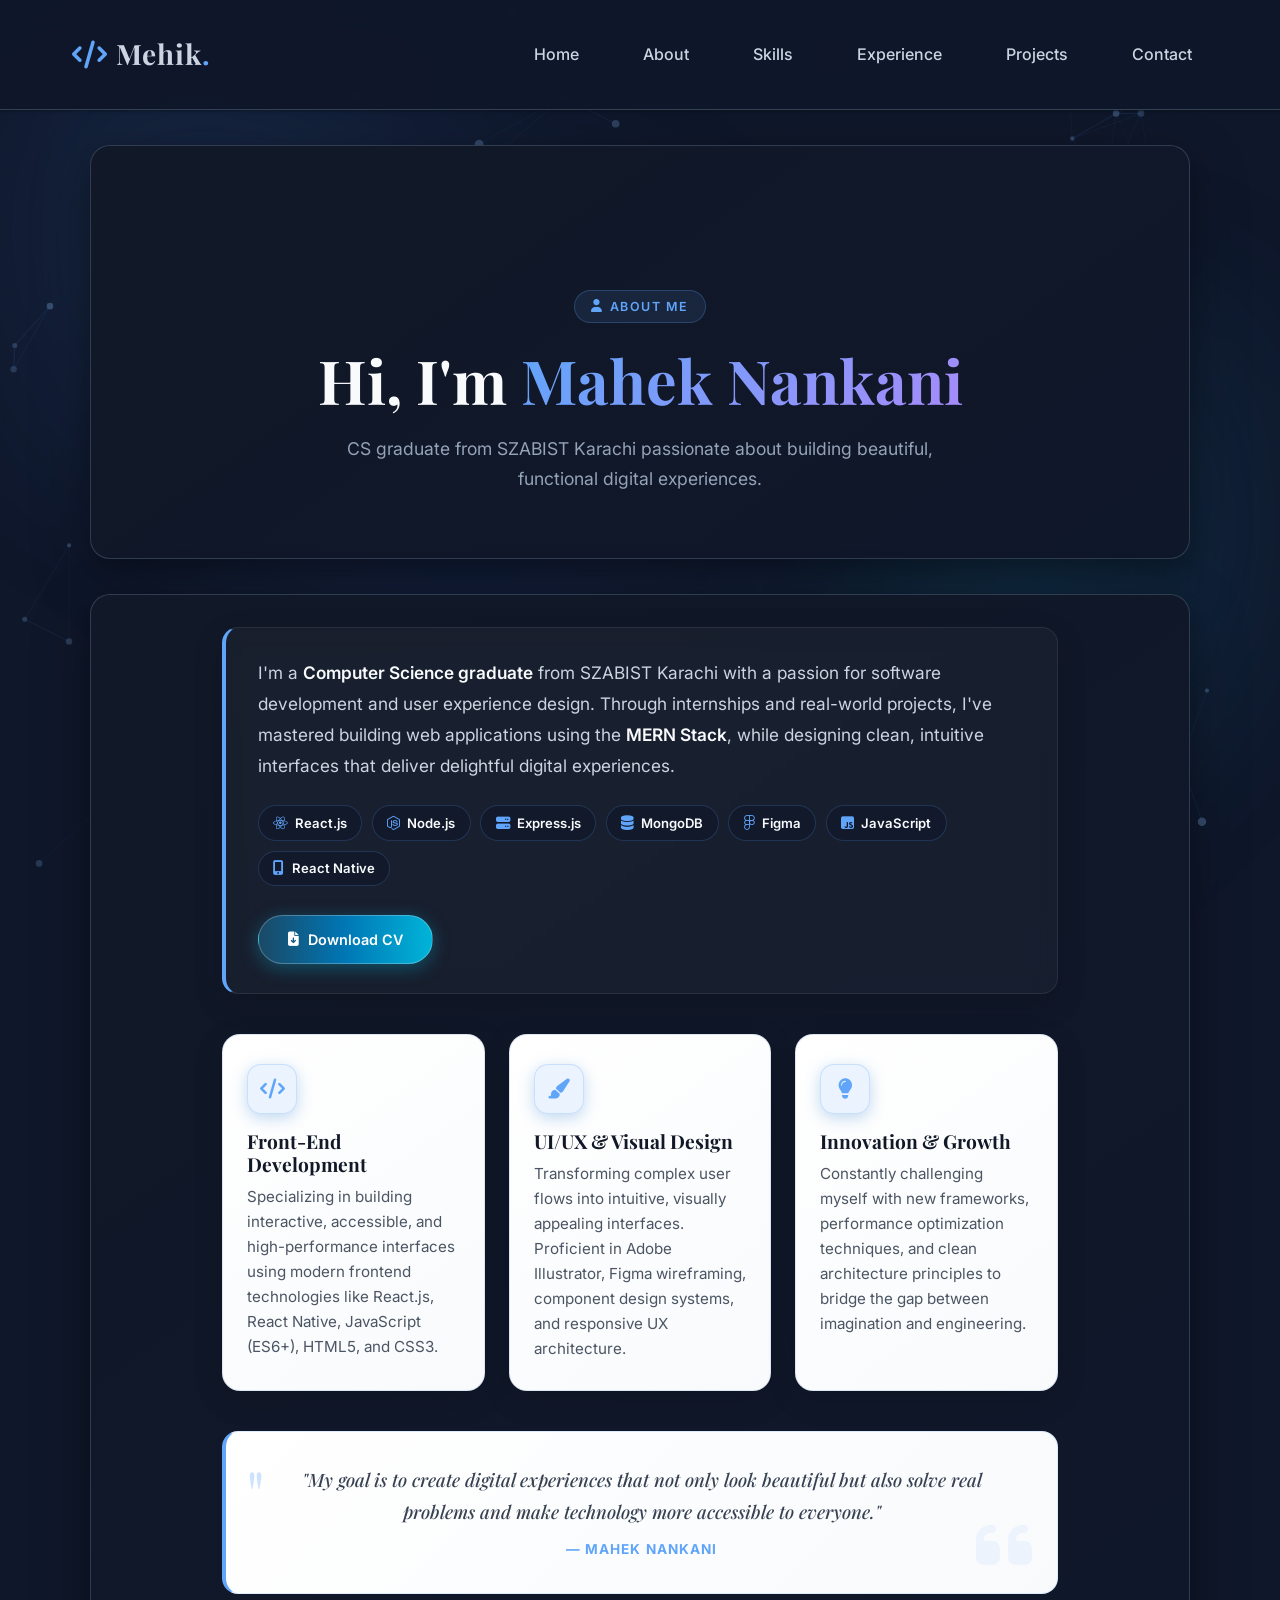
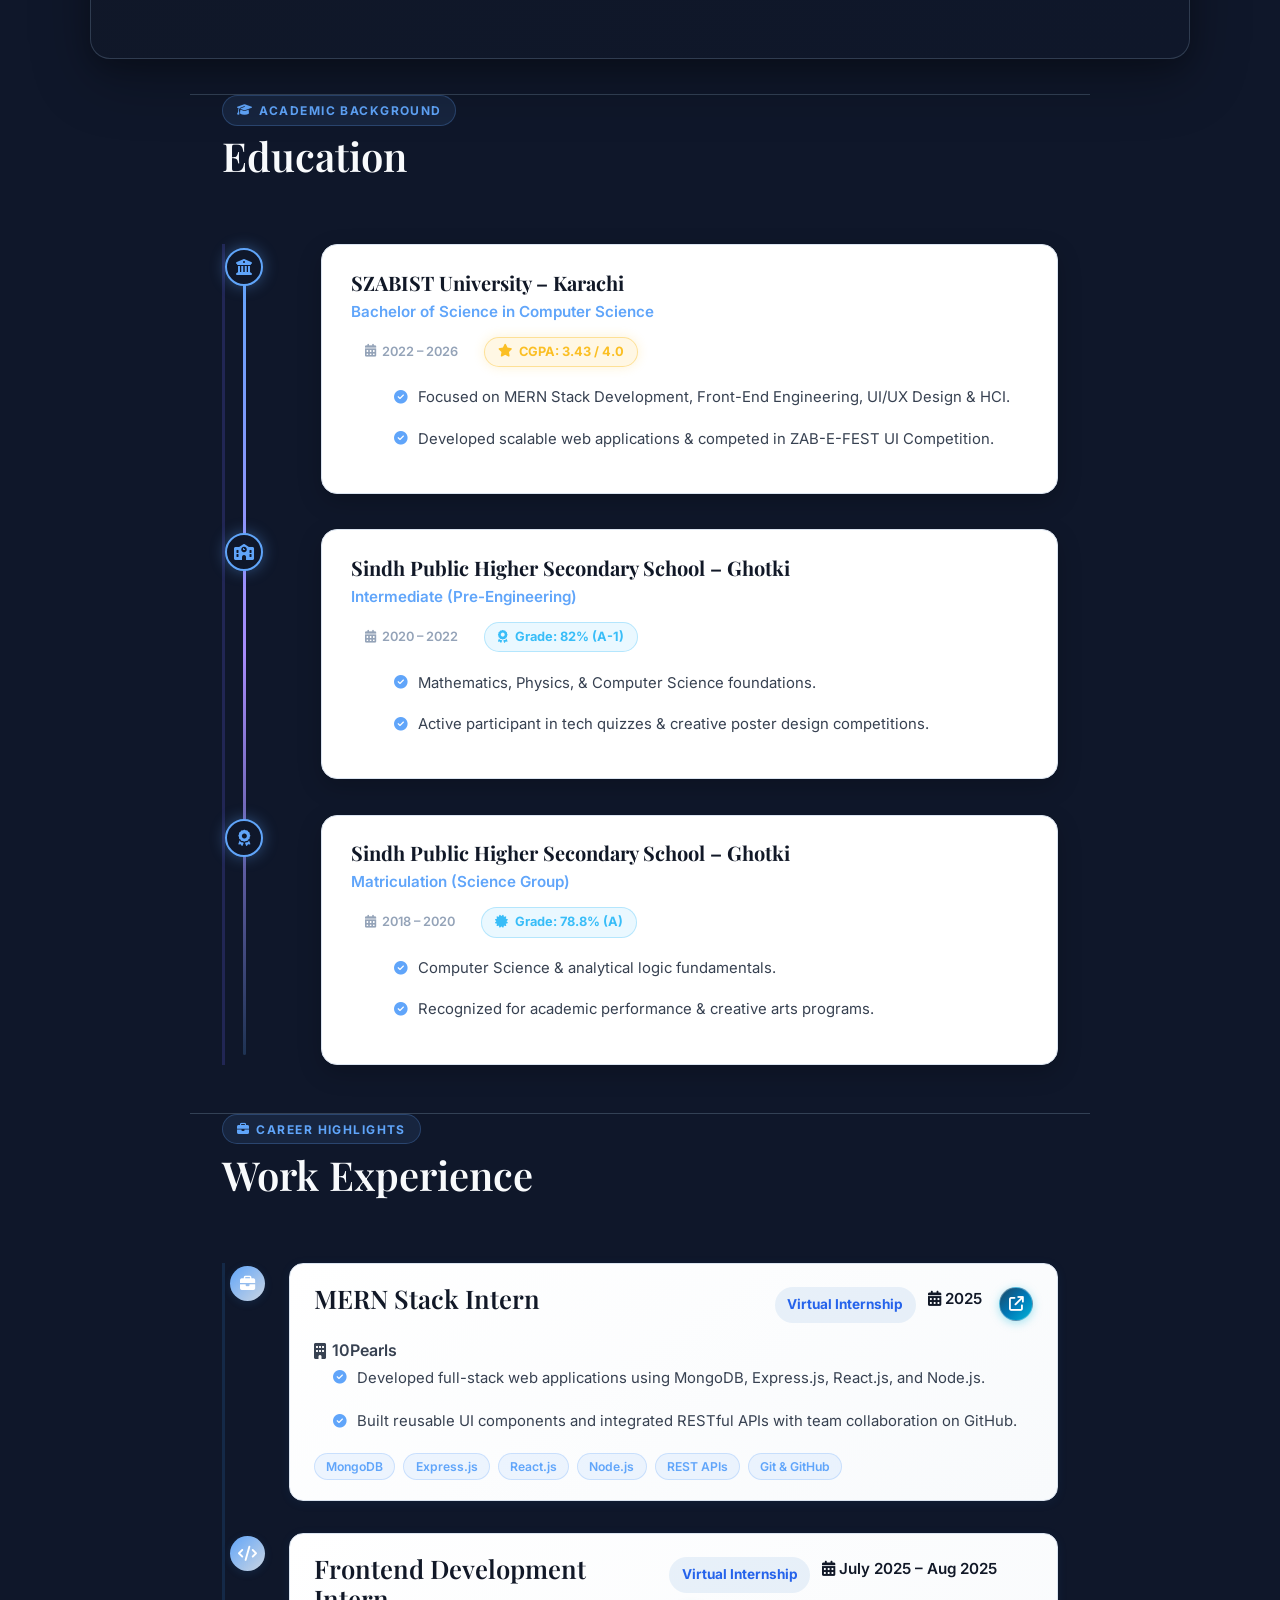
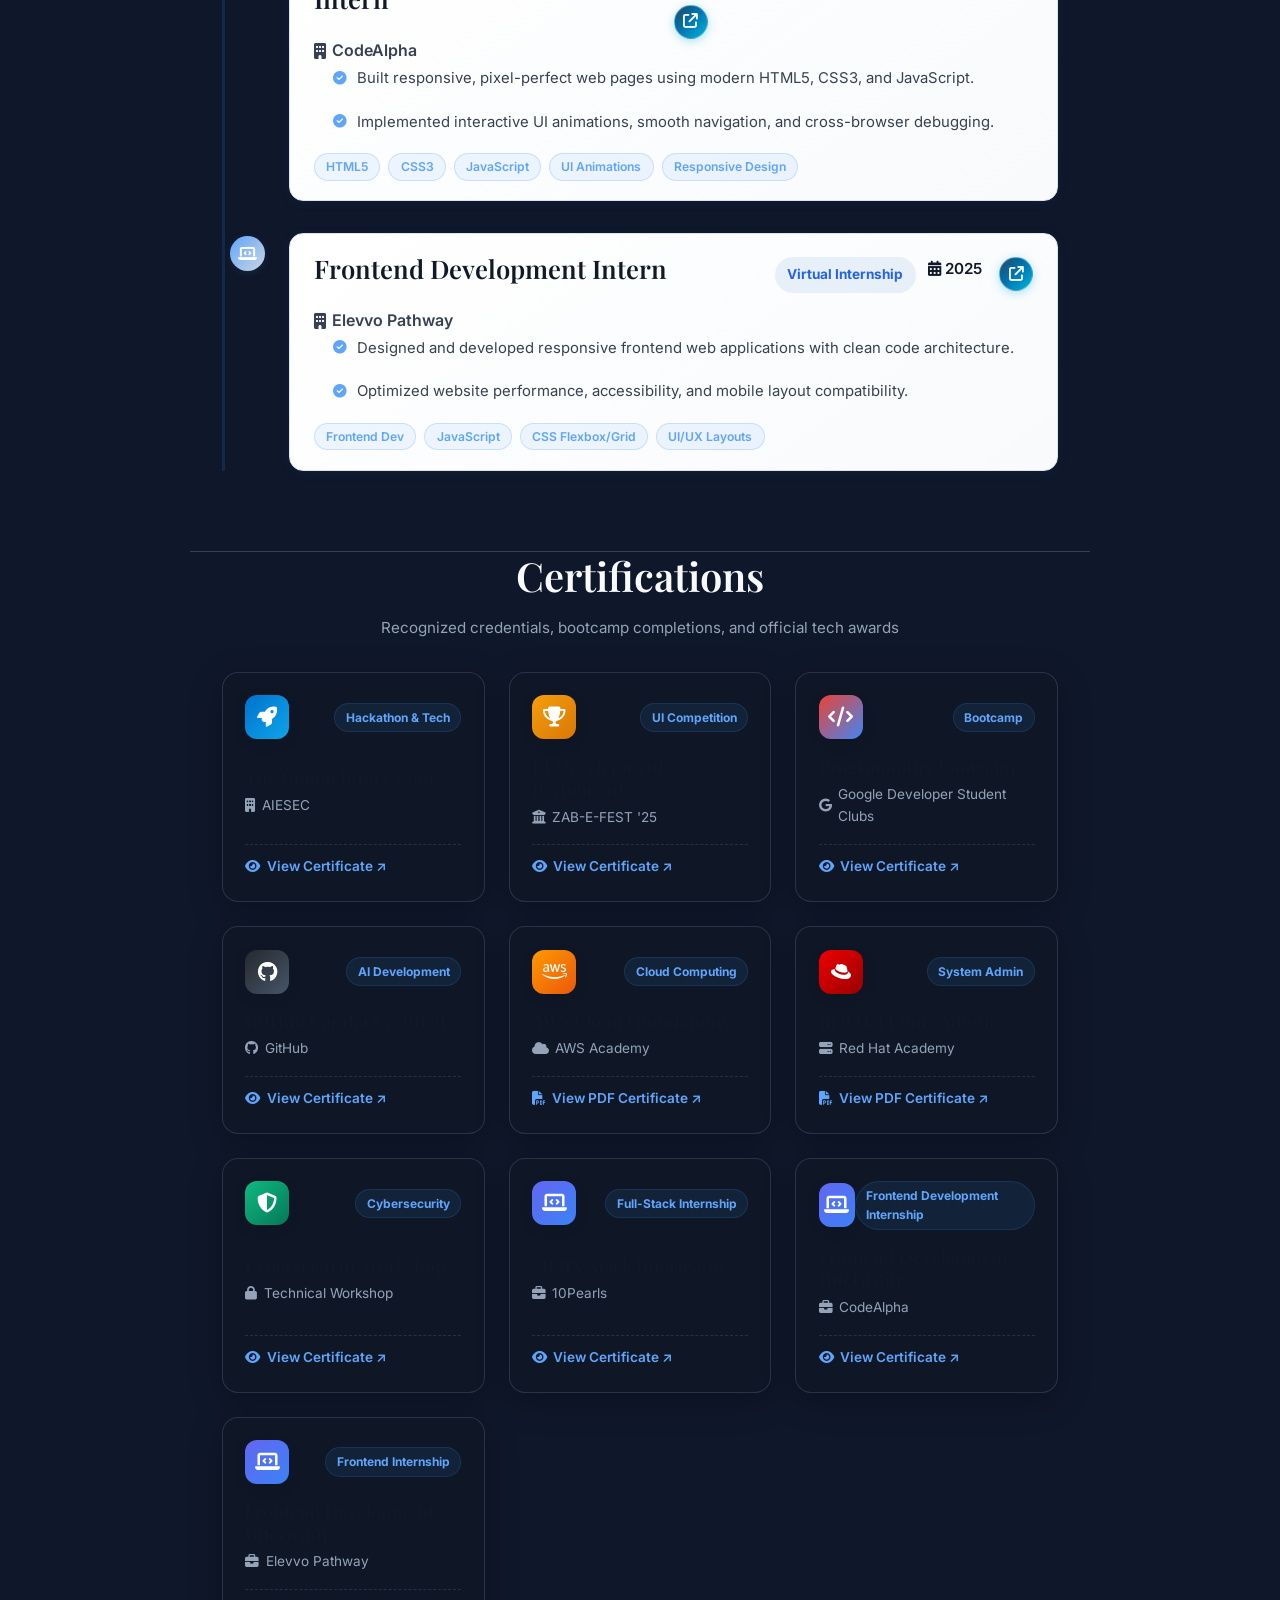
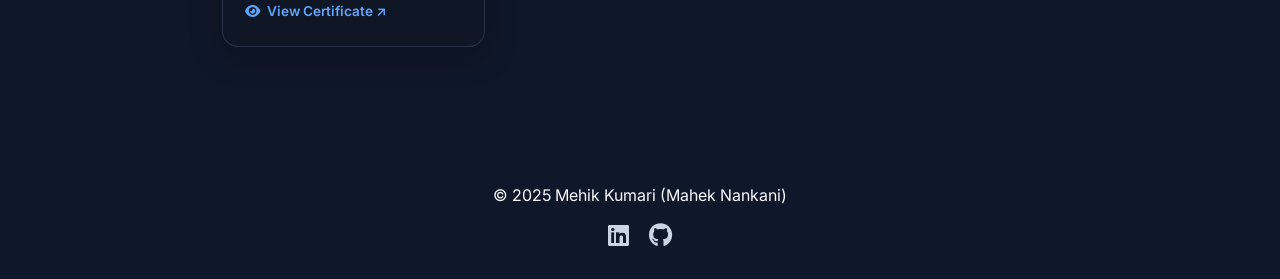
==== commit 1fffc1ee: "Eliminate initial page load blink/flicker by removing intro overlay and syncing head theme rendering" ====
--- a/about.html
+++ b/about.html
@@ -5,6 +5,18 @@
   <meta charset="UTF-8">
   <meta name="viewport" content="width=device-width, initial-scale=1.0">
   <title>About | Mahek Nankani – Software Developer & UI/UX Designer</title>
+  <script>
+    (function() {
+      try {
+        var t = localStorage.getItem('portfolio-theme') || 'dark';
+        if (t === 'light') {
+          document.documentElement.classList.remove('theme-dark');
+        } else {
+          document.documentElement.classList.add('theme-dark');
+        }
+      } catch(e) {}
+    })();
+  </script>
   <meta name="description" content="Learn about Mahek Nankani – CS graduate from SZABIST Karachi, MERN Stack Developer and UI/UX Designer passionate about building intuitive digital experiences.">
   <link rel="stylesheet" href="style.css">
   <link rel="preconnect" href="https://fonts.googleapis.com">
--- a/style.css
+++ b/style.css
@@ -53,6 +53,9 @@
   color: var(--text-primary);
   line-height: 1.6;
   min-height: 100vh;
+  width: 100%;
+  max-width: 100vw;
+  overflow-x: hidden !important;
 }
 
 section[id], div[id] {
@@ -66,9 +69,9 @@
   position: fixed;
   top: -5%;
   left: -5%;
-  width: 110vw;
-  height: 110vh;
-  background-image: url('homepage_wallpaper.jpg');
+  width: 110%;
+  height: 110%;
+  background-image: url('Images/homepage_wallpaper.jpg');
   background-size: cover;
   background-position: center;
   background-repeat: no-repeat;
@@ -153,13 +156,24 @@
 
 /* Header */
 header {
-  background: var(--bg-light);
+  background: rgba(255, 255, 255, 0.94);
   box-shadow: var(--shadow-sm);
   position: sticky;
   top: 0;
   z-index: 1000;
   border-bottom: 1px solid var(--border-light);
   padding: 1rem 0;
+}
+
+header::before {
+  content: '';
+  position: absolute;
+  inset: 0;
+  background: rgba(255, 255, 255, 0.94);
+  backdrop-filter: blur(16px);
+  -webkit-backdrop-filter: blur(16px);
+  z-index: -1;
+  pointer-events: none;
 }
 
 header .container {
@@ -504,7 +518,13 @@
 }
 
 body.theme-dark header {
-  background: rgba(15, 23, 42, 0.92);
+  background: transparent !important;
+}
+
+body.theme-dark header::before {
+  background: rgba(15, 23, 42, 0.94) !important;
+  backdrop-filter: blur(16px);
+  -webkit-backdrop-filter: blur(16px);
 }
 
 body.theme-dark .hero::after {
@@ -1026,6 +1046,17 @@
   animation: floatBadge 4.5s ease-in-out infinite;
 }
 
+@keyframes floatBadgeLeft {
+  0%,
+  100% {
+    transform: translateY(-50%);
+  }
+
+  50% {
+    transform: translateY(calc(-50% - 8px));
+  }
+}
+
 .hero-badge-top {
   top: 4%;
   right: -10px;
@@ -1035,7 +1066,7 @@
 .hero-badge-left {
   left: -10px;
   top: 50%;
-  transform: translateY(-50%);
+  animation: floatBadgeLeft 4.5s ease-in-out infinite;
   animation-delay: 0.8s;
 }
 
@@ -2255,9 +2286,9 @@
   .hero {
     flex-direction: column;
     text-align: center;
-    gap: 40px;
-    padding: 100px 1rem 60px;
-    min-height: 100vh;
+    gap: 25px;
+    padding: 75px 1rem 30px;
+    min-height: auto;
     display: flex;
     align-items: center;
     justify-content: center;
@@ -2282,21 +2313,52 @@
   }
 
   .hero-visual {
-    min-width: auto;
-    min-height: 280px;
-    width: min(100%, 340px);
+    position: relative;
+    display: flex;
+    align-items: center;
+    justify-content: center;
+    width: 275px;
+    height: 275px;
+    min-width: 275px;
+    min-height: 275px;
+    margin: 0 auto 1.5rem;
+  }
+
+  .hero-visual .profile-img {
+    width: 185px;
+    height: 185px;
   }
 
   .hero-orbit {
-    inset: 18px;
+    inset: 14px;
   }
 
   .hero-orbit-secondary {
-    inset: 46px;
+    inset: 38px;
   }
 
   .hero-badge {
-    display: none;
+    display: inline-flex !important;
+    padding: 0.35rem 0.7rem !important;
+    font-size: 0.68rem !important;
+    gap: 0.35rem !important;
+    box-shadow: 0 8px 20px rgba(15, 23, 42, 0.35) !important;
+    z-index: 5 !important;
+  }
+
+  .hero-badge-top {
+    top: 2px !important;
+    right: 4px !important;
+  }
+
+  .hero-badge-left {
+    left: 2px !important;
+    top: 50% !important;
+  }
+
+  .hero-badge-bottom {
+    bottom: 2px !important;
+    right: 4px !important;
   }
 
   .hero-text h1 {
@@ -2454,9 +2516,37 @@
     font-size: 1rem;
   }
 
-  .profile-img {
-    width: 140px;
-    height: 140px;
+  .hero-visual {
+    width: 250px !important;
+    height: 250px !important;
+    min-width: 250px !important;
+    min-height: 250px !important;
+  }
+
+  .hero-visual .profile-img {
+    width: 165px !important;
+    height: 165px !important;
+  }
+
+  .hero-badge {
+    padding: 0.3rem 0.6rem !important;
+    font-size: 0.64rem !important;
+    gap: 0.3rem !important;
+  }
+
+  .hero-badge-top {
+    top: 0px !important;
+    right: 2px !important;
+  }
+
+  .hero-badge-left {
+    left: 0px !important;
+    top: 50% !important;
+  }
+
+  .hero-badge-bottom {
+    bottom: 0px !important;
+    right: 2px !important;
   }
 
   section h2 {
@@ -2473,6 +2563,40 @@
 
   .skill {
     padding: 1rem;
+  }
+}
+
+@media (max-width: 360px) {
+  .hero-visual {
+    width: 225px !important;
+    height: 225px !important;
+    min-width: 225px !important;
+    min-height: 225px !important;
+  }
+
+  .hero-visual .profile-img {
+    width: 145px !important;
+    height: 145px !important;
+  }
+
+  .hero-badge {
+    padding: 0.22rem 0.48rem !important;
+    font-size: 0.58rem !important;
+  }
+
+  .hero-badge-top {
+    top: -2px !important;
+    right: -2px !important;
+  }
+
+  .hero-badge-left {
+    left: -2px !important;
+    top: 50% !important;
+  }
+
+  .hero-badge-bottom {
+    bottom: -2px !important;
+    right: -2px !important;
   }
 }
 
@@ -3069,27 +3193,31 @@
 /* Mobile Navigation Styles */
 @media (max-width: 900px) {
   .nav-links {
-    position: fixed;
-    top: 0;
-    right: 0;
-    transform: translateX(100%);
-    flex-direction: column;
-    background: rgba(255, 255, 255, 0.98);
-    box-shadow: -10px 0 40px rgba(0, 0, 0, 0.25);
-    width: min(320px, 80vw);
-    height: 100vh;
-    padding: 5rem 1.25rem 2rem;
-    gap: 0.6rem;
-    z-index: 9999 !important;
-    transition: transform 0.35s cubic-bezier(0.4, 0, 0.2, 1);
-    align-items: stretch;
-    justify-content: flex-start;
-    backdrop-filter: blur(16px);
-    -webkit-backdrop-filter: blur(16px);
-    overflow-y: auto;
-    overflow-x: hidden;
-    -webkit-overflow-scrolling: touch;
-    border-left: 1px solid rgba(49, 130, 206, 0.2);
+    position: fixed !important;
+    top: 0 !important;
+    right: 0 !important;
+    transform: translateX(100%) !important;
+    visibility: hidden !important;
+    opacity: 0 !important;
+    pointer-events: none !important;
+    flex-direction: column !important;
+    background: rgba(255, 255, 255, 0.98) !important;
+    box-shadow: -10px 0 40px rgba(0, 0, 0, 0.3) !important;
+    width: min(320px, 85vw) !important;
+    height: 100vh !important;
+    height: 100dvh !important;
+    padding: 5rem 1.5rem 2rem !important;
+    gap: 0.6rem !important;
+    z-index: 99999 !important;
+    transition: transform 0.35s cubic-bezier(0.4, 0, 0.2, 1), visibility 0.35s ease, opacity 0.35s ease !important;
+    align-items: stretch !important;
+    justify-content: flex-start !important;
+    backdrop-filter: blur(20px) !important;
+    -webkit-backdrop-filter: blur(20px) !important;
+    overflow-y: auto !important;
+    overflow-x: hidden !important;
+    -webkit-overflow-scrolling: touch !important;
+    border-left: 1px solid rgba(203, 213, 225, 0.8) !important;
   }
 
   .theme-toggle {
@@ -3097,13 +3225,16 @@
   }
 
   body.theme-dark .nav-links {
-    background: rgba(15, 23, 42, 0.98);
-    border-left-color: rgba(96, 165, 250, 0.25);
-    box-shadow: -10px 0 50px rgba(0, 0, 0, 0.7);
+    background: rgba(15, 23, 42, 0.98) !important;
+    border-left-color: rgba(96, 165, 250, 0.25) !important;
+    box-shadow: -10px 0 50px rgba(0, 0, 0, 0.8) !important;
   }
 
   .nav-links.open {
     transform: translateX(0) !important;
+    visibility: visible !important;
+    opacity: 1 !important;
+    pointer-events: auto !important;
   }
 
   /* Custom scrollbar for nav menu */
@@ -3121,29 +3252,30 @@
   }
 
   .nav-links li {
-    width: 100%;
-    flex-shrink: 0;
+    width: 100% !important;
+    flex-shrink: 0 !important;
+    list-style: none !important;
   }
 
   .nav-links a {
-    display: flex;
-    align-items: center;
-    justify-content: center;
-    width: 100%;
-    padding: 0.95rem 1.25rem;
+    display: flex !important;
+    align-items: center !important;
+    justify-content: center !important;
+    width: 100% !important;
+    padding: 0.95rem 1.25rem !important;
     color: #0f172a !important;
-    font-weight: 600;
-    font-size: 1.05rem;
-    text-decoration: none;
-    border-radius: 12px;
-    transition: all 0.25s ease;
+    font-weight: 600 !important;
+    font-size: 1.05rem !important;
+    text-decoration: none !important;
+    border-radius: 12px !important;
+    transition: all 0.25s ease !important;
     background: rgba(241, 245, 249, 0.95) !important;
     border: 1px solid rgba(203, 213, 225, 0.9) !important;
-    margin-bottom: 0.2rem;
-    text-align: center;
+    margin-bottom: 0.25rem !important;
+    text-align: center !important;
     opacity: 1 !important;
     visibility: visible !important;
-    box-shadow: 0 2px 6px rgba(0, 0, 0, 0.04);
+    box-shadow: 0 2px 6px rgba(0, 0, 0, 0.04) !important;
   }
 
   body.theme-dark .nav-links a {
@@ -3156,8 +3288,8 @@
   .nav-links a:focus {
     background: linear-gradient(135deg, #2563eb, #0ea5e9) !important;
     color: #ffffff !important;
-    transform: translateX(4px);
-    box-shadow: 0 4px 15px rgba(37, 99, 235, 0.35);
+    transform: translateX(4px) !important;
+    box-shadow: 0 4px 15px rgba(37, 99, 235, 0.35) !important;
     border-color: transparent !important;
   }
 
@@ -3165,7 +3297,7 @@
   body.theme-dark .nav-links a:focus {
     background: linear-gradient(135deg, #3b82f6, #06b6d4) !important;
     color: #ffffff !important;
-    box-shadow: 0 4px 15px rgba(59, 130, 246, 0.4);
+    box-shadow: 0 4px 15px rgba(59, 130, 246, 0.4) !important;
     border-color: transparent !important;
   }
 
@@ -3174,98 +3306,153 @@
     background: linear-gradient(135deg, #2563eb, #0ea5e9) !important;
     color: #ffffff !important;
     border-color: transparent !important;
-    box-shadow: 0 4px 15px rgba(37, 99, 235, 0.35);
+    box-shadow: 0 4px 15px rgba(37, 99, 235, 0.35) !important;
   }
 
   body.theme-dark .nav-links a.active {
     background: linear-gradient(135deg, #3b82f6, #06b6d4) !important;
     color: #ffffff !important;
     border-color: transparent !important;
-    box-shadow: 0 4px 15px rgba(59, 130, 246, 0.4);
+    box-shadow: 0 4px 15px rgba(59, 130, 246, 0.4) !important;
   }
 
   .nav-toggle {
-    display: flex;
-    flex-direction: column;
-    justify-content: space-between;
-    width: 44px;
-    height: 44px;
-    background: rgba(255, 255, 255, 0.1);
-    border: 1px solid var(--border-light);
-    cursor: pointer;
-    padding: 10px;
-    z-index: 10000 !important;
-    transition: all 0.3s ease;
-    position: relative;
-    border-radius: 50%;
-    backdrop-filter: blur(10px);
-    box-shadow: var(--shadow-sm);
+    display: flex !important;
+    flex-direction: column !important;
+    justify-content: space-between !important;
+    width: 44px !important;
+    height: 44px !important;
+    background: rgba(255, 255, 255, 0.1) !important;
+    border: 1px solid var(--border-light) !important;
+    cursor: pointer !important;
+    padding: 10px !important;
+    z-index: 100000 !important;
+    transition: all 0.3s ease !important;
+    position: relative !important;
+    border-radius: 50% !important;
+    backdrop-filter: blur(10px) !important;
+    -webkit-backdrop-filter: blur(10px) !important;
+    box-shadow: var(--shadow-sm) !important;
+    flex-shrink: 0 !important;
   }
 
   body.theme-dark .nav-toggle {
-    background: rgba(17, 24, 39, 0.8);
-    border-color: rgba(51, 65, 85, 0.8);
+    background: rgba(17, 24, 39, 0.8) !important;
+    border-color: rgba(51, 65, 85, 0.8) !important;
   }
 
   .nav-toggle:hover {
-    background: var(--accent);
-    transform: scale(1.05);
+    background: var(--accent) !important;
+    transform: scale(1.05) !important;
   }
 
   .nav-toggle .bar {
-    width: 22px;
-    height: 2.5px;
-    background: var(--text-primary);
-    border-radius: 2px;
-    transition: all 0.35s cubic-bezier(0.4, 0, 0.2, 1);
-    transform-origin: center;
-    position: relative;
-    margin: 2px auto;
+    width: 22px !important;
+    height: 2.5px !important;
+    background: var(--text-primary) !important;
+    border-radius: 2px !important;
+    transition: all 0.35s cubic-bezier(0.4, 0, 0.2, 1) !important;
+    transform-origin: center !important;
+    position: relative !important;
+    margin: 2px auto !important;
   }
 
   /* Smooth hamburger to X crossover animation */
   .nav-toggle.active .bar:nth-child(1) {
-    transform: rotate(45deg) translate(5px, 5px);
-    background: #ffffff;
+    transform: rotate(45deg) translate(5px, 5px) !important;
+    background: #ffffff !important;
   }
 
   .nav-toggle.active .bar:nth-child(2) {
-    opacity: 0;
-    transform: scaleX(0);
+    opacity: 0 !important;
+    transform: scaleX(0) !important;
   }
 
   .nav-toggle.active .bar:nth-child(3) {
-    transform: rotate(-45deg) translate(5px, -5px);
-    background: #ffffff;
+    transform: rotate(-45deg) translate(5px, -5px) !important;
+    background: #ffffff !important;
   }
 
   .nav-overlay {
-    display: block;
-    position: fixed;
-    top: 0;
-    left: 0;
-    right: 0;
-    bottom: 0;
-    background: rgba(15, 23, 42, 0.65);
-    backdrop-filter: blur(4px);
-    -webkit-backdrop-filter: blur(4px);
-    z-index: 9998 !important;
-    opacity: 0;
-    pointer-events: none;
-    transition: opacity 0.35s ease;
+    display: block !important;
+    position: fixed !important;
+    top: 0 !important;
+    left: 0 !important;
+    width: 100vw !important;
+    height: 100vh !important;
+    height: 100dvh !important;
+    background: rgba(15, 23, 42, 0.65) !important;
+    backdrop-filter: blur(4px) !important;
+    -webkit-backdrop-filter: blur(4px) !important;
+    z-index: 99998 !important;
+    opacity: 0 !important;
+    pointer-events: none !important;
+    transition: opacity 0.35s ease !important;
   }
 
   .nav-overlay.active {
-    /* opacity: 1; */
-    pointer-events: auto;
+    opacity: 1 !important;
+    pointer-events: auto !important;
   }
 
   body.nav-open {
-    overflow: hidden;
+    overflow: hidden !important;
+    touch-action: none !important;
   }
 
   .nav-links::before {
-    display: none;
+    display: none !important;
+  }
+}
+
+/* Ensure desktop navigation behaves cleanly above 900px */
+@media (min-width: 901px) {
+  .nav-toggle {
+    display: none !important;
+  }
+
+  .nav-links {
+    position: static !important;
+    transform: none !important;
+    visibility: visible !important;
+    opacity: 1 !important;
+    pointer-events: auto !important;
+    display: flex !important;
+    flex-direction: row !important;
+    background: transparent !important;
+    box-shadow: none !important;
+    width: auto !important;
+    height: auto !important;
+    padding: 0 !important;
+    border: none !important;
+    backdrop-filter: none !important;
+    -webkit-backdrop-filter: none !important;
+  }
+
+  .nav-links li {
+    width: auto !important;
+  }
+
+  .nav-links a {
+    display: inline-block !important;
+    width: auto !important;
+    background: transparent !important;
+    border: none !important;
+    box-shadow: none !important;
+    padding: 0.5rem 1rem !important;
+    color: var(--text-secondary) !important;
+    font-weight: 500 !important;
+    margin-bottom: 0 !important;
+  }
+
+  body.theme-dark .nav-links a {
+    background: transparent !important;
+    border: none !important;
+    color: var(--text-secondary) !important;
+  }
+
+  .nav-overlay {
+    display: none !important;
   }
 }
 
@@ -5999,16 +6186,19 @@
 @media (max-width: 400px) {
 
   .hero-stats {
-    flex-direction: column;
+    flex-direction: row;
     align-items: center;
-    gap: 0.6rem;
-    width: fit-content;
-    margin: 0 auto 1.5rem;
+    justify-content: space-around;
+    gap: 0.5rem;
+    width: 100%;
+    max-width: 320px;
+    margin: 0 auto 1rem;
+    padding: 0.55rem 0.75rem;
   }
 
   .hero-stat-divider {
-    width: 40px;
-    height: 1px;
+    width: 1px;
+    height: 26px;
   }
 
   .hero-stat-number {
@@ -6494,21 +6684,21 @@
   to { opacity: 1; transform: translateY(0); }
 }
 
-/* Orange Code Bracket Badge Icon styling */
+/* Electric Blue Code Bracket Badge Icon styling */
 .orange-code-badge {
-  color: #ff5722 !important;
+  color: #38bdf8 !important;
   display: inline-flex;
   align-items: center;
   justify-content: center;
   margin-right: 0.4rem;
   font-size: 1.15rem;
   transition: transform 0.3s cubic-bezier(0.16, 1, 0.3, 1), color 0.3s ease;
-  filter: drop-shadow(0 0 8px rgba(255, 87, 34, 0.4));
+  filter: drop-shadow(0 0 8px rgba(56, 189, 248, 0.4));
 }
 
 .logo:hover .orange-code-badge {
   transform: rotate(12deg) scale(1.15);
-  color: #f4511e !important;
+  color: #60a5fa !important;
 }
 
 /* Modern Card Download APK Green Theme Button */
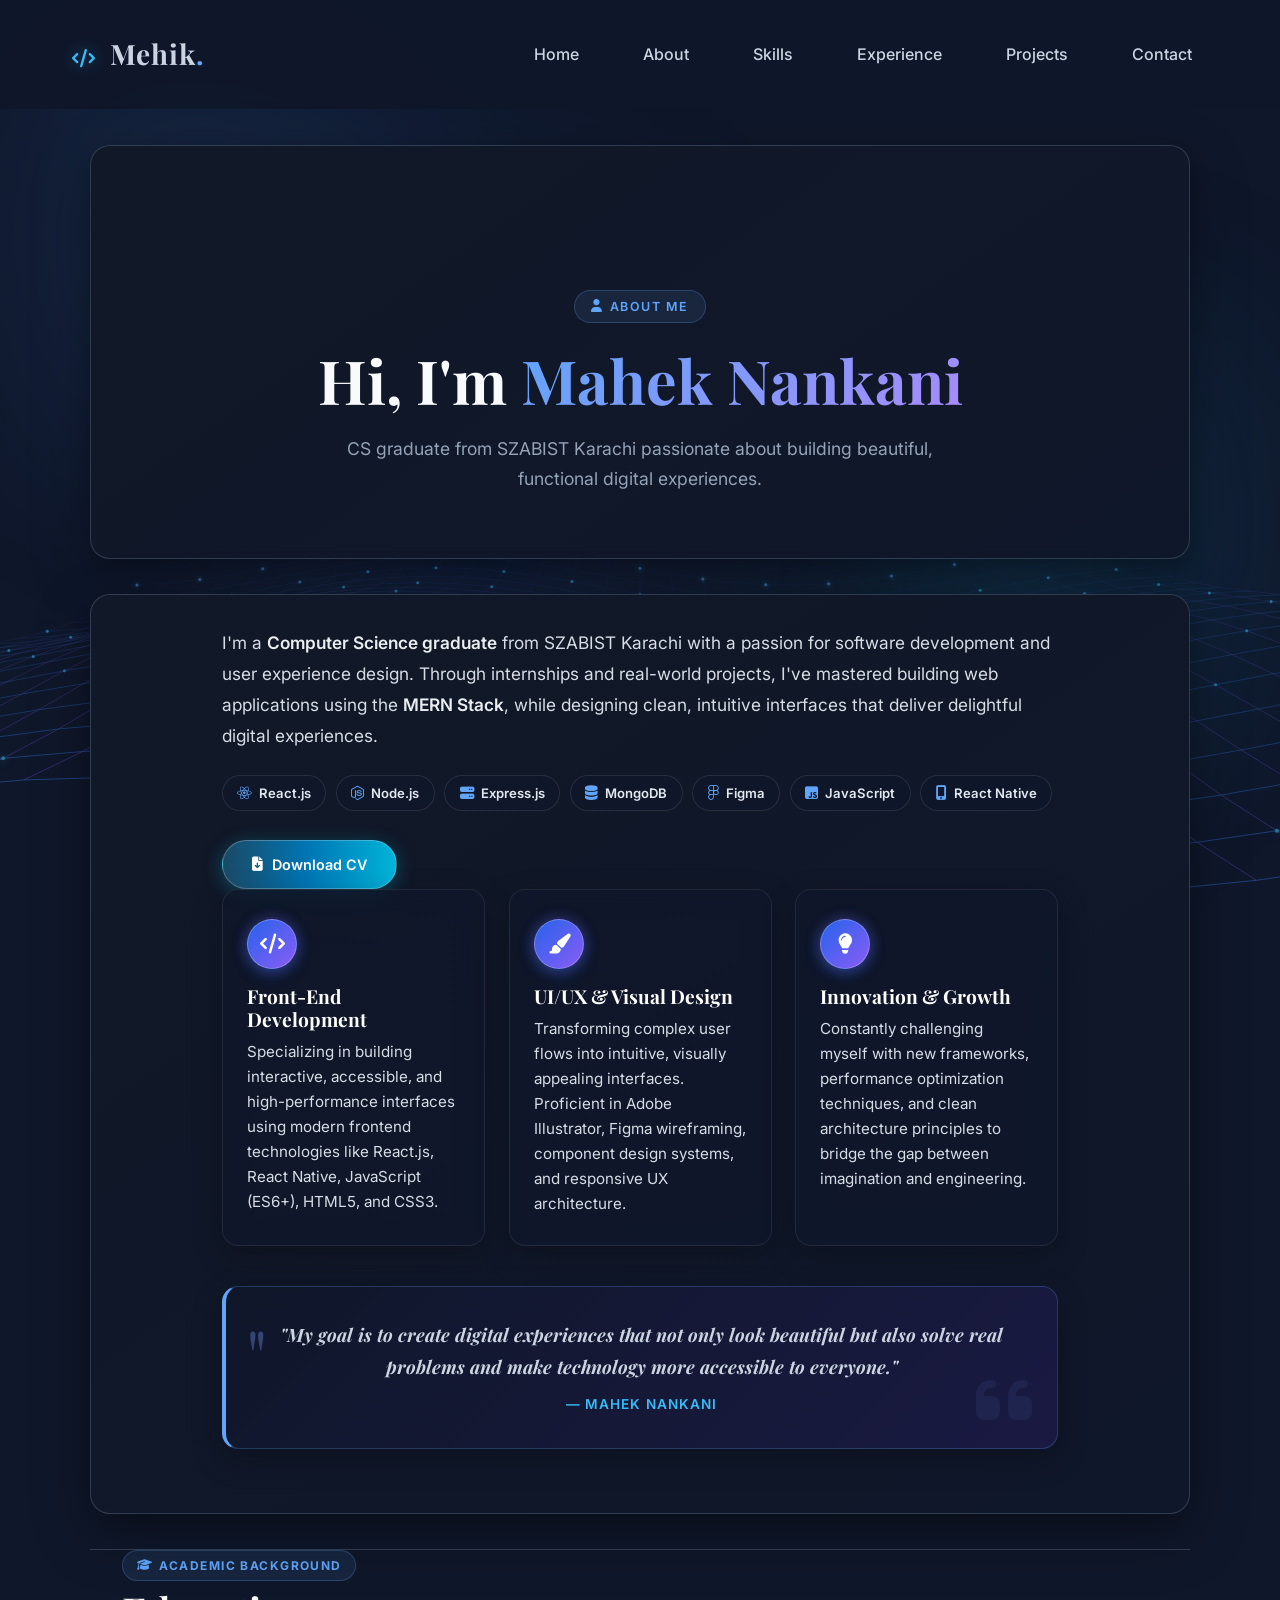
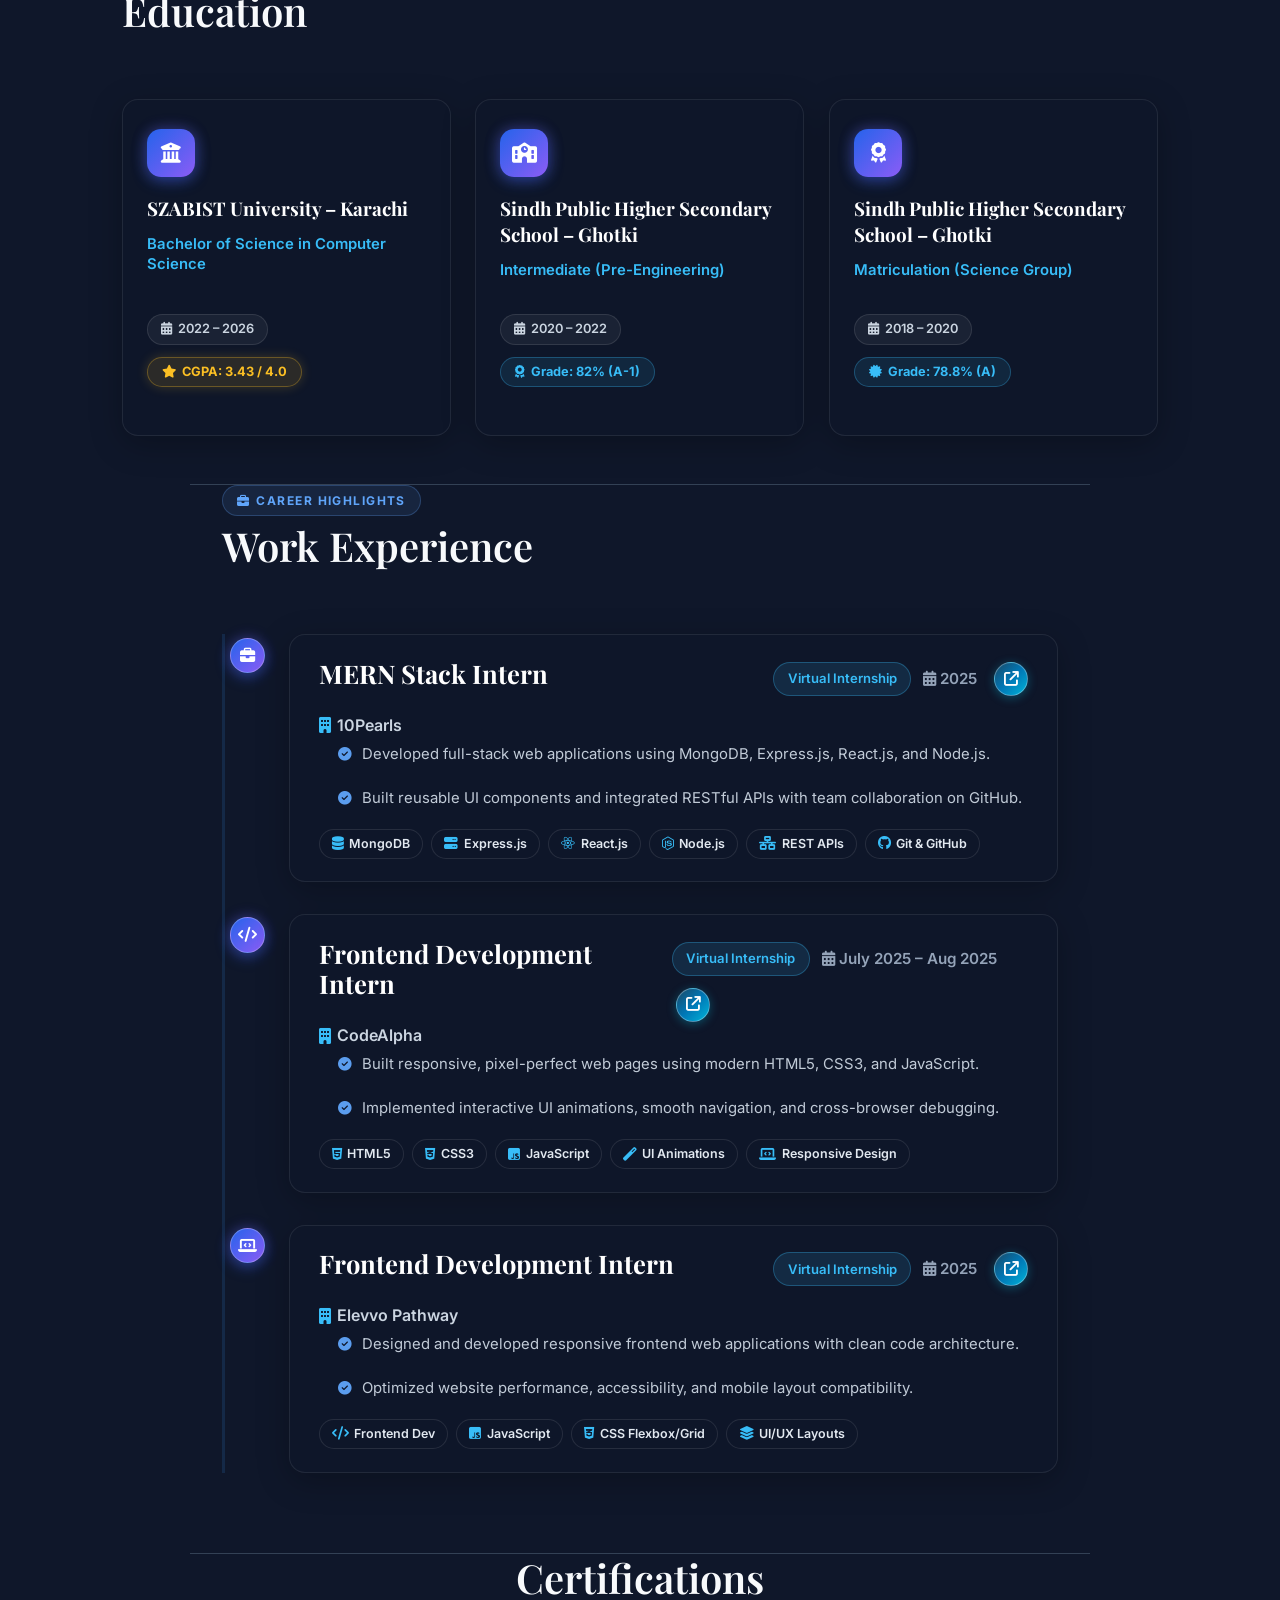
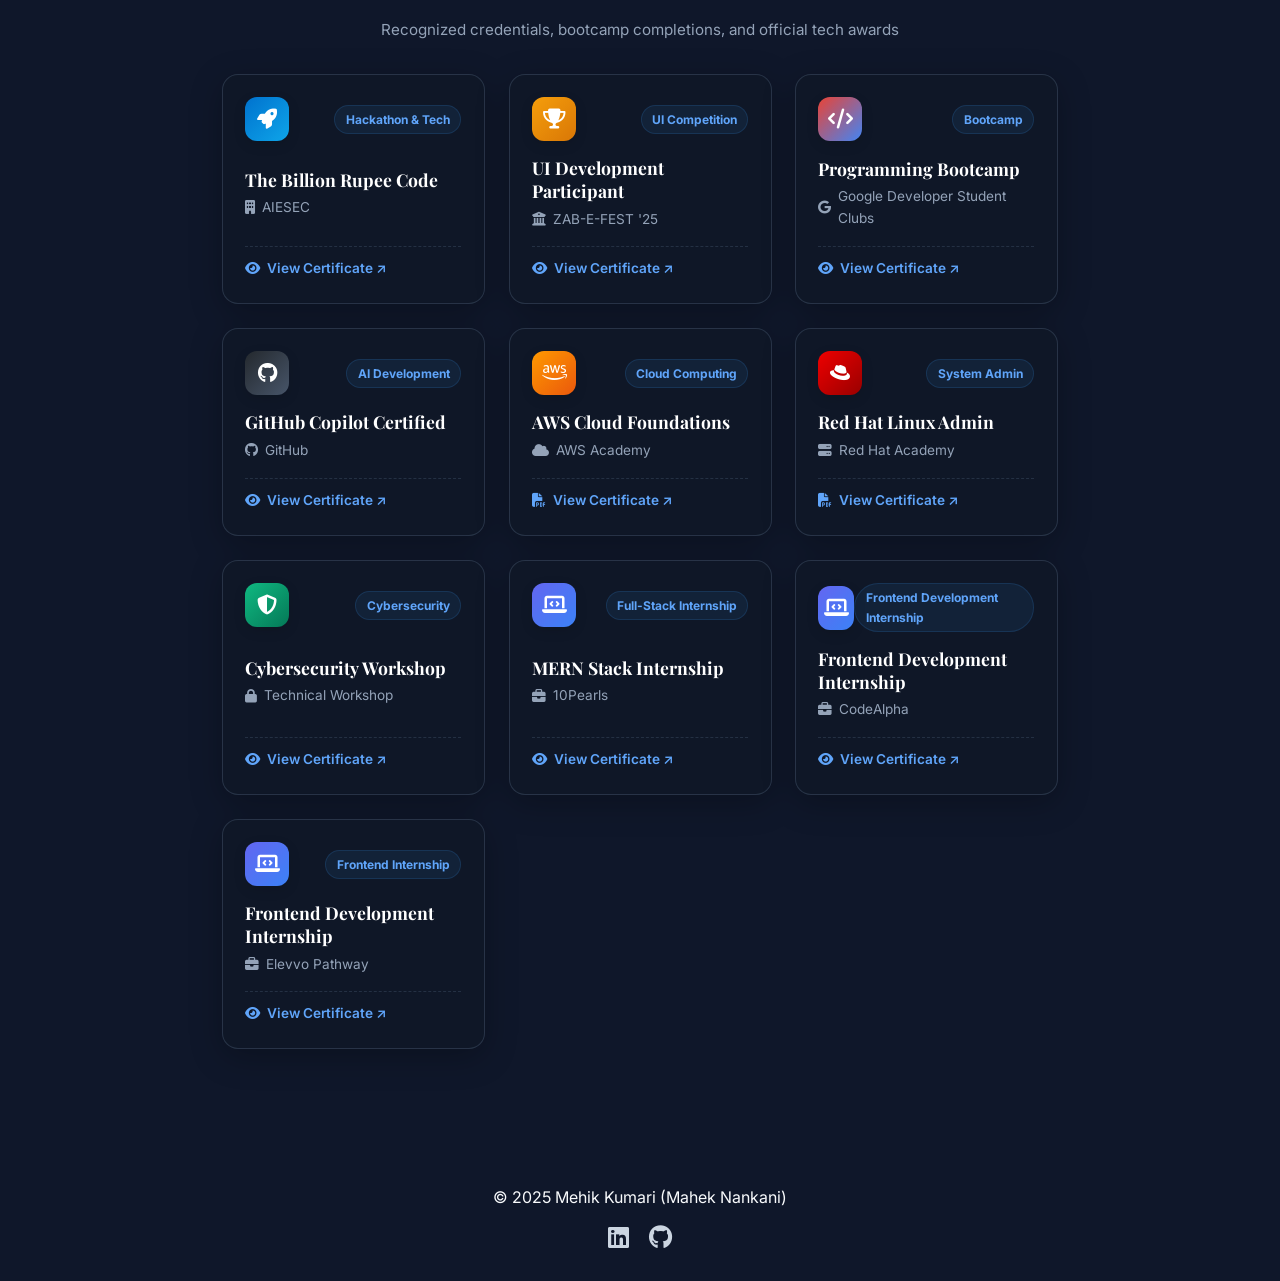
==== commit de342b8e: "Enhance portfolio UI: 3D perspective card tilt, interactive spotlight glow, cyber backlight light sh" ====
--- a/about.html
+++ b/about.html
@@ -148,65 +148,46 @@
       </div>
     </section>
 
-    <!-- Education Section -->
-    <div class="about-subsection fade-in" style="max-width:900px; margin:0 auto; padding: 0 2rem 3rem;">
+    <div class="about-subsection fade-in" style="max-width:1100px; margin:0 auto; padding: 0 2rem 3rem;">
       <div class="section-header-wrapper">
         <span class="section-tag"><i class="fas fa-graduation-cap"></i> Academic Background</span>
         <h2>Education</h2>
       </div>
-      <div class="education-timeline">
-
-        <div class="timeline-entry slide-in-left stagger-1">
-          <div class="timeline-icon"><i class="fas fa-university"></i></div>
-          <div class="timeline-content">
-            <div class="edu-card-header">
-              <h3>SZABIST University – Karachi</h3>
-              <span class="edu-degree">Bachelor of Science in Computer Science</span>
-            </div>
+      <div class="education-grid">
+
+        <div class="edu-card slide-in-left stagger-1">
+          <div class="edu-card-icon"><i class="fas fa-university"></i></div>
+          <div class="edu-card-body">
+            <h3>SZABIST University – Karachi</h3>
+            <span class="edu-degree">Bachelor of Science in Computer Science</span>
             <div class="edu-meta-row">
               <span class="edu-year-badge"><i class="fas fa-calendar-alt"></i> 2022 – 2026</span>
               <span class="edu-grade-badge grade-highlight"><i class="fas fa-star"></i> CGPA: 3.43 / 4.0</span>
             </div>
-            <ul class="edu-bullets">
-              <li><i class="fas fa-check-circle"></i> Focused on MERN Stack Development, Front-End Engineering, UI/UX Design &amp; HCI.</li>
-              <li><i class="fas fa-check-circle"></i> Developed scalable web applications &amp; competed in ZAB-E-FEST UI Competition.</li>
-            </ul>
-          </div>
-        </div>
-
-        <div class="timeline-entry fade-in stagger-2">
-          <div class="timeline-icon"><i class="fas fa-school"></i></div>
-          <div class="timeline-content">
-            <div class="edu-card-header">
-              <h3>Sindh Public Higher Secondary School – Ghotki</h3>
-              <span class="edu-degree">Intermediate (Pre-Engineering)</span>
-            </div>
+          </div>
+        </div>
+
+        <div class="edu-card fade-in stagger-2">
+          <div class="edu-card-icon"><i class="fas fa-school"></i></div>
+          <div class="edu-card-body">
+            <h3>Sindh Public Higher Secondary School – Ghotki</h3>
+            <span class="edu-degree">Intermediate (Pre-Engineering)</span>
             <div class="edu-meta-row">
               <span class="edu-year-badge"><i class="fas fa-calendar-alt"></i> 2020 – 2022</span>
               <span class="edu-grade-badge"><i class="fas fa-award"></i> Grade: 82% (A-1)</span>
             </div>
-            <ul class="edu-bullets">
-              <li><i class="fas fa-check-circle"></i> Mathematics, Physics, &amp; Computer Science foundations.</li>
-              <li><i class="fas fa-check-circle"></i> Active participant in tech quizzes &amp; creative poster design competitions.</li>
-            </ul>
-          </div>
-        </div>
-
-        <div class="timeline-entry slide-in-right stagger-3">
-          <div class="timeline-icon"><i class="fas fa-award"></i></div>
-          <div class="timeline-content">
-            <div class="edu-card-header">
-              <h3>Sindh Public Higher Secondary School – Ghotki</h3>
-              <span class="edu-degree">Matriculation (Science Group)</span>
-            </div>
+          </div>
+        </div>
+
+        <div class="edu-card slide-in-right stagger-3">
+          <div class="edu-card-icon"><i class="fas fa-award"></i></div>
+          <div class="edu-card-body">
+            <h3>Sindh Public Higher Secondary School – Ghotki</h3>
+            <span class="edu-degree">Matriculation (Science Group)</span>
             <div class="edu-meta-row">
               <span class="edu-year-badge"><i class="fas fa-calendar-alt"></i> 2018 – 2020</span>
               <span class="edu-grade-badge"><i class="fas fa-certificate"></i> Grade: 78.8% (A)</span>
             </div>
-            <ul class="edu-bullets">
-              <li><i class="fas fa-check-circle"></i> Computer Science &amp; analytical logic fundamentals.</li>
-              <li><i class="fas fa-check-circle"></i> Recognized for academic performance &amp; creative arts programs.</li>
-            </ul>
           </div>
         </div>
 
@@ -242,12 +223,12 @@
               <li><i class="fas fa-check-circle"></i> Built reusable UI components and integrated RESTful APIs with team collaboration on GitHub.</li>
             </ul>
             <div class="work-exp-tech-pills">
-              <span class="exp-pill">MongoDB</span>
-              <span class="exp-pill">Express.js</span>
-              <span class="exp-pill">React.js</span>
-              <span class="exp-pill">Node.js</span>
-              <span class="exp-pill">REST APIs</span>
-              <span class="exp-pill">Git &amp; GitHub</span>
+              <span class="exp-pill"><i class="fas fa-database"></i> MongoDB</span>
+              <span class="exp-pill"><i class="fas fa-server"></i> Express.js</span>
+              <span class="exp-pill"><i class="fab fa-react"></i> React.js</span>
+              <span class="exp-pill"><i class="fab fa-node-js"></i> Node.js</span>
+              <span class="exp-pill"><i class="fas fa-network-wired"></i> REST APIs</span>
+              <span class="exp-pill"><i class="fab fa-github"></i> Git &amp; GitHub</span>
             </div>
           </div>
         </article>
@@ -273,11 +254,11 @@
               <li><i class="fas fa-check-circle"></i> Implemented interactive UI animations, smooth navigation, and cross-browser debugging.</li>
             </ul>
             <div class="work-exp-tech-pills">
-              <span class="exp-pill">HTML5</span>
-              <span class="exp-pill">CSS3</span>
-              <span class="exp-pill">JavaScript</span>
-              <span class="exp-pill">UI Animations</span>
-              <span class="exp-pill">Responsive Design</span>
+              <span class="exp-pill"><i class="fab fa-html5"></i> HTML5</span>
+              <span class="exp-pill"><i class="fab fa-css3-alt"></i> CSS3</span>
+              <span class="exp-pill"><i class="fab fa-js-square"></i> JavaScript</span>
+              <span class="exp-pill"><i class="fas fa-magic"></i> UI Animations</span>
+              <span class="exp-pill"><i class="fas fa-laptop-code"></i> Responsive Design</span>
             </div>
           </div>
         </article>
@@ -303,10 +284,10 @@
               <li><i class="fas fa-check-circle"></i> Optimized website performance, accessibility, and mobile layout compatibility.</li>
             </ul>
             <div class="work-exp-tech-pills">
-              <span class="exp-pill">Frontend Dev</span>
-              <span class="exp-pill">JavaScript</span>
-              <span class="exp-pill">CSS Flexbox/Grid</span>
-              <span class="exp-pill">UI/UX Layouts</span>
+              <span class="exp-pill"><i class="fas fa-code"></i> Frontend Dev</span>
+              <span class="exp-pill"><i class="fab fa-js-square"></i> JavaScript</span>
+              <span class="exp-pill"><i class="fab fa-css3-alt"></i> CSS Flexbox/Grid</span>
+              <span class="exp-pill"><i class="fas fa-layer-group"></i> UI/UX Layouts</span>
             </div>
           </div>
         </article>
@@ -320,7 +301,7 @@
       <p class="cert-sub">Recognized credentials, bootcamp completions, and official tech awards</p>
       <div class="certificates-list">
 
-        <div class="certificate-card fade-in cert-open" data-image="images/AIESEC – The Billion Rupee Code.jpeg" data-title="AIESEC – The Billion Rupee Code">
+        <div class="certificate-card fade-in cert-open" data-image="certificates/AIESEC – The Billion Rupee Code.jpeg" data-title="AIESEC – The Billion Rupee Code">
           <div class="cert-card-header">
             <div class="cert-icon-badge aiesec-badge"><i class="fas fa-rocket"></i></div>
             <span class="cert-type-tag">Hackathon &amp; Tech</span>
@@ -334,7 +315,7 @@
           </div>
         </div>
 
-        <div class="certificate-card fade-in-delayed cert-open" data-image="images\UI Development Certificate.png" data-title="UI Development Participant – ZAB-E-FEST'25">
+        <div class="certificate-card fade-in-delayed cert-open" data-image="certificates/UI Development Certificate.png" data-title="UI Development Participant – ZAB-E-FEST'25">
           <div class="cert-card-header">
             <div class="cert-icon-badge szabist-badge"><i class="fas fa-trophy"></i></div>
             <span class="cert-type-tag">UI Competition</span>
@@ -348,7 +329,7 @@
           </div>
         </div>
 
-        <div class="certificate-card slide-in-left cert-open" data-image="images/5-Day Fundamentals of Programming Bootcamp – GDSC Certificate.jpg" data-title="5-Day Fundamentals of Programming Bootcamp – GDSC">
+        <div class="certificate-card slide-in-left cert-open" data-image="certificates/5-Day Fundamentals of Programming Bootcamp – GDSC Certificate.jpg" data-title="5-Day Fundamentals of Programming Bootcamp – GDSC">
           <div class="cert-card-header">
             <div class="cert-icon-badge gdsc-badge"><i class="fas fa-code"></i></div>
             <span class="cert-type-tag">Bootcamp</span>
@@ -362,7 +343,7 @@
           </div>
         </div>
 
-        <div class="certificate-card slide-in-left cert-open" data-image="images/Github Copilot Certificate.png" data-title="GitHub Copilot Course Completion – GITHUB">
+        <div class="certificate-card slide-in-left cert-open" data-image="certificates/Github Copilot Certificate.png" data-title="GitHub Copilot Course Completion – GITHUB">
           <div class="cert-card-header">
             <div class="cert-icon-badge github-badge"><i class="fab fa-github"></i></div>
             <span class="cert-type-tag">AI Development</span>
@@ -376,7 +357,7 @@
           </div>
         </div>
 
-        <div class="certificate-card fade-in cert-open" data-image="images/AWS_Academy_Graduate Certificate.pdf" data-title="AWS Academy Graduate – Cloud Foundations">
+        <div class="certificate-card fade-in cert-open" data-image="certificates/AWS_Academy_Graduate Certificate.jpg" data-title="AWS Academy Graduate – Cloud Foundations">
           <div class="cert-card-header">
             <div class="cert-icon-badge aws-badge"><i class="fab fa-aws"></i></div>
             <span class="cert-type-tag">Cloud Computing</span>
@@ -386,11 +367,11 @@
             <p class="cert-issuer"><i class="fas fa-cloud"></i> AWS Academy</p>
           </div>
           <div class="cert-card-footer">
-            <span class="cert-cta-btn"><i class="fas fa-file-pdf"></i> View PDF Certificate ↗</span>
-          </div>
-        </div>
-
-        <div class="certificate-card fade-in-delayed cert-open" data-image="images/Red_Hat certificate.pdf" data-title="Red Hat Linux System Administration">
+            <span class="cert-cta-btn"><i class="fas fa-file-pdf"></i> View Certificate ↗</span>
+          </div>
+        </div>
+
+        <div class="certificate-card fade-in-delayed cert-open" data-image="certificates/Red_Hat certificate.jpg" data-title="Red Hat Linux System Administration">
           <div class="cert-card-header">
             <div class="cert-icon-badge redhat-badge"><i class="fab fa-redhat"></i></div>
             <span class="cert-type-tag">System Admin</span>
@@ -400,11 +381,11 @@
             <p class="cert-issuer"><i class="fas fa-server"></i> Red Hat Academy</p>
           </div>
           <div class="cert-card-footer">
-            <span class="cert-cta-btn"><i class="fas fa-file-pdf"></i> View PDF Certificate ↗</span>
-          </div>
-        </div>
-
-        <div class="certificate-card fade-in-delayed cert-open" data-image="images/Training Workshop on Cybersecurity in the Era of Digitalization Certificate.jpeg" data-title="Training Workshop on Cybersecurity in the Era of Digitalization">
+            <span class="cert-cta-btn"><i class="fas fa-file-pdf"></i> View Certificate ↗</span>
+          </div>
+        </div>
+
+        <div class="certificate-card fade-in-delayed cert-open" data-image="certificates/Training Workshop on Cybersecurity in the Era of Digitalization Certificate.jpeg" data-title="Training Workshop on Cybersecurity in the Era of Digitalization">
           <div class="cert-card-header">
             <div class="cert-icon-badge cyber-badge"><i class="fas fa-shield-alt"></i></div>
             <span class="cert-type-tag">Cybersecurity</span>
@@ -499,65 +480,73 @@
   <script>
     (function(){
       const modal = document.getElementById('cert-modal');
+      if (!modal) return;
       const modalImg = document.getElementById('cert-modal-img');
       const modalIframe = document.getElementById('cert-modal-iframe');
       const modalPdfBtn = document.getElementById('cert-modal-pdf-btn');
       const modalTitle = document.getElementById('cert-title');
-      const closeBtn = document.querySelector('.cert-modal-close');
+      const closeBtn = modal.querySelector('.cert-modal-close');
 
       function openModal(src, title){
+        if (!src) return;
         const isPdf = src.toLowerCase().endsWith('.pdf');
+
         if (isPdf) {
-          modalImg.style.display = 'none';
-          modalIframe.style.display = 'block';
-          modalIframe.src = src;
-          if (modalPdfBtn) { modalPdfBtn.href = src; modalPdfBtn.style.display = 'inline-flex'; }
+          if (modalImg) modalImg.style.display = 'none';
+          if (modalIframe) {
+            modalIframe.style.display = 'block';
+            modalIframe.src = src;
+          }
+          if (modalPdfBtn) {
+            modalPdfBtn.href = src;
+            modalPdfBtn.style.display = 'inline-flex';
+          }
         } else {
-          modalIframe.style.display = 'none';
-          modalIframe.src = '';
-          modalImg.style.display = 'block';
-          modalImg.src = src;
-          modalImg.alt = title;
+          if (modalIframe) {
+            modalIframe.style.display = 'none';
+            modalIframe.src = '';
+          }
+          if (modalImg) {
+            modalImg.style.display = 'block';
+            modalImg.src = src;
+            modalImg.alt = title;
+          }
           if (modalPdfBtn) modalPdfBtn.style.display = 'none';
         }
-        modalTitle.textContent = title;
+
+        if (modalTitle) modalTitle.textContent = title;
         modal.setAttribute('aria-hidden', 'false');
         document.body.style.overflow = 'hidden';
-        setTimeout(()=> closeBtn.focus(), 120);
+        if (closeBtn) setTimeout(() => closeBtn.focus(), 120);
       }
 
       function closeModal(){
         modal.setAttribute('aria-hidden', 'true');
-        modalImg.src = '';
-        modalIframe.src = '';
-        modalTitle.textContent = '';
+        if (modalImg) modalImg.src = '';
+        if (modalIframe) modalIframe.src = '';
+        if (modalTitle) modalTitle.textContent = '';
         document.body.style.overflow = '';
       }
 
-      document.querySelectorAll('.cert-open').forEach(btn => {
-        btn.addEventListener('click', e => {
+      document.addEventListener('click', function(e) {
+        const cardElem = e.target.closest('.certificate-card, .cert-open, .cert-cta-btn');
+        if (!cardElem) return;
+        const targetCard = cardElem.closest('[data-image]') || cardElem;
+        const src = targetCard.getAttribute('data-image');
+        if (src) {
           e.preventDefault();
-          const img = btn.getAttribute('data-image');
-          const title = btn.getAttribute('data-title') || btn.querySelector('h3')?.textContent?.trim() || btn.textContent.trim();
-          openModal(img, title);
-        });
+          const title = targetCard.getAttribute('data-title') || targetCard.querySelector('h3')?.textContent?.trim() || 'Certificate';
+          openModal(src, title);
+        }
       });
 
-      closeBtn.addEventListener('click', closeModal);
-      document.querySelectorAll('.cert-modal-backdrop').forEach(b => b.addEventListener('click', closeModal));
+      if (closeBtn) closeBtn.addEventListener('click', closeModal);
+      document.querySelectorAll('.cert-modal-backdrop, [data-close="true"]').forEach(b => b.addEventListener('click', closeModal));
       document.addEventListener('keydown', (e) => {
         if(e.key === 'Escape' && modal.getAttribute('aria-hidden') === 'false') closeModal();
       });
       document.querySelectorAll('.cert-modal-panel').forEach(panel => panel.addEventListener('click', e => e.stopPropagation()));
-      document.addEventListener('focus', function(event){
-        if(modal.getAttribute('aria-hidden') === 'false' && !modal.contains(event.target)){
-          event.stopPropagation();
-          closeBtn.focus();
-        }
-      }, true);
     })();
   </script>
-
 </body>
-
 </html>
--- a/style.css
+++ b/style.css
@@ -154,26 +154,40 @@
   font-size: 1.1rem;
 }
 
-/* Header */
+/* Dynamic Navbar (> 50px Scroll) */
 header {
-  background: rgba(255, 255, 255, 0.94);
-  box-shadow: var(--shadow-sm);
-  position: sticky;
+  position: fixed;
   top: 0;
+  left: 0;
+  width: 100%;
   z-index: 1000;
-  border-bottom: 1px solid var(--border-light);
+  background: transparent;
+  backdrop-filter: blur(0px);
+  -webkit-backdrop-filter: blur(0px);
+  border-bottom: 1px solid transparent;
   padding: 1rem 0;
+  transition: background 0.3s cubic-bezier(0.4, 0, 0.2, 1), backdrop-filter 0.3s ease, -webkit-backdrop-filter 0.3s ease, border-color 0.3s ease, box-shadow 0.3s ease;
+}
+
+header.scrolled,
+body.theme-dark header.scrolled {
+  background: rgba(7, 10, 18, 0.85) !important;
+  backdrop-filter: blur(12px) !important;
+  -webkit-backdrop-filter: blur(12px) !important;
+  border-bottom: 1px solid rgba(255, 255, 255, 0.08) !important;
+  box-shadow: 0 4px 20px rgba(0, 0, 0, 0.4) !important;
 }
 
 header::before {
   content: '';
   position: absolute;
   inset: 0;
-  background: rgba(255, 255, 255, 0.94);
-  backdrop-filter: blur(16px);
-  -webkit-backdrop-filter: blur(16px);
+  background: transparent;
+  backdrop-filter: none;
+  -webkit-backdrop-filter: none;
   z-index: -1;
   pointer-events: none;
+  transition: opacity 0.3s ease;
 }
 
 header .container {
@@ -609,41 +623,51 @@
 body.theme-dark .about-subsection h3,
 body.theme-dark .work-experience-content h3,
 body.theme-dark .timeline-content h3 {
-  color: #111827;
+  color: #ffffff !important;
 }
 
 body.theme-dark .highlight-content p {
-  color: #4b5563;
+  color: #cbd5e1 !important;
 }
 
 body.theme-dark .about-mission blockquote {
-  background: linear-gradient(135deg, #ffffff, #f8fafc);
-  border-left-color: var(--accent);
+  background: rgba(15, 23, 42, 0.75);
+  border-left-color: #38bdf8;
 }
 
 body.theme-dark .about-mission blockquote p,
 body.theme-dark .work-experience-content p,
 body.theme-dark .work-experience-content li,
 body.theme-dark .timeline-content p,
-body.theme-dark .timeline-content li,
-body.theme-dark .btn-social {
-  color: #374151;
+body.theme-dark .timeline-content li {
+  color: #cbd5e1 !important;
 }
 
 body.theme-dark .work-experience-content {
-  background: linear-gradient(145deg, #ffffff, #f8fafc);
-  border-color: #dbe4f0;
-  box-shadow: 0 2px 12px rgba(49, 130, 206, 0.07);
-}
-
-body.theme-dark .work-experience-company,
+  background: rgba(15, 23, 42, 0.75) !important;
+  border-color: rgba(255, 255, 255, 0.08) !important;
+  box-shadow: 0 8px 32px rgba(0, 0, 0, 0.25) !important;
+}
+
+body.theme-dark .work-experience-company {
+  color: #38bdf8 !important;
+  font-weight: 600;
+  font-size: 1rem;
+}
+
+body.theme-dark .work-experience-company i {
+  color: #38bdf8 !important;
+}
+
 body.theme-dark .work-experience-type {
-  color: #2563eb;
+  background: rgba(56, 189, 248, 0.12) !important;
+  color: #38bdf8 !important;
+  border: 1px solid rgba(56, 189, 248, 0.3) !important;
 }
 
 body.theme-dark .work-experience-duration,
 body.theme-dark .timeline-content strong {
-  color: #111827;
+  color: #94a3b8 !important;
 }
 
 body.theme-dark .btn-social[aria-label="GitHub"] {
@@ -883,6 +907,7 @@
   background: linear-gradient(135deg, #60a5fa 0%, #a78bfa 50%, #38bdf8 100%);
   background-size: 200% auto;
   -webkit-background-clip: text;
+  background-clip: text;
   -webkit-text-fill-color: transparent;
   filter: drop-shadow(0 0 12px rgba(96, 165, 250, 0.4));
   line-height: 1.2;
@@ -1587,19 +1612,21 @@
 }
 
 .work-experience-content {
-  background: linear-gradient(145deg, #ffffff, #f8fafc);
-  border-radius: 14px;
-  box-shadow: 0 2px 12px rgba(49, 130, 206, 0.07);
-  border: 1px solid var(--border-light);
-  padding: 1.2rem 1.5rem;
+  background: rgba(15, 23, 42, 0.75) !important;
+  border: 1px solid rgba(255, 255, 255, 0.08) !important;
+  backdrop-filter: blur(12px) !important;
+  -webkit-backdrop-filter: blur(12px) !important;
+  border-radius: 16px;
+  box-shadow: 0 8px 32px rgba(0, 0, 0, 0.25);
+  padding: 1.4rem 1.8rem;
   margin-left: 1.5rem;
   min-width: 220px;
   flex: 1;
-  transition: var(--transition);
+  transition: all 0.35s ease;
 }
 
 .work-experience-content:hover {
-  box-shadow: var(--shadow-md);
+  box-shadow: 0 12px 35px rgba(0, 0, 0, 0.3), 0 0 20px rgba(96, 165, 250, 0.12);
   transform: translateY(-2px);
 }
 
@@ -1611,21 +1638,30 @@
 }
 
 .work-experience-content h3 {
-  color: var(--primary);
+  color: #ffffff !important;
   margin-bottom: 0.3rem;
   font-size: 1.35rem;
+  font-weight: 700;
 }
 
 .work-experience-company {
-  margin-bottom: 0.2rem;
-  color: var(--accent);
+  margin-bottom: 0.3rem;
+  color: #38bdf8 !important;
   font-weight: 600;
-  font-size: 1rem;
+  font-size: 1.05rem;
+  display: inline-flex;
+  align-items: center;
+  gap: 0.45rem;
+}
+
+.work-experience-company i {
+  color: #38bdf8 !important;
 }
 
 .work-experience-meta {
   display: flex;
   flex-wrap: wrap;
+  align-items: center;
   gap: 0.75rem;
   margin: 0.25rem 0 1rem;
 }
@@ -1634,16 +1670,17 @@
   display: inline-flex;
   align-items: center;
   justify-content: center;
-  padding: 0.45rem 0.8rem;
+  padding: 0.35rem 0.85rem;
   border-radius: 999px;
-  background: rgba(49, 130, 206, 0.1);
-  color: var(--accent);
-  font-size: 0.85rem;
-  font-weight: 700;
+  background: rgba(56, 189, 248, 0.12) !important;
+  color: #38bdf8 !important;
+  border: 1px solid rgba(56, 189, 248, 0.3) !important;
+  font-size: 0.82rem;
+  font-weight: 600;
 }
 
 .work-experience-duration {
-  color: var(--text-muted);
+  color: #94a3b8 !important;
   font-weight: 600;
   font-size: 0.95rem;
 }
@@ -1994,27 +2031,148 @@
   }
 }
 
-/* Education Timeline Styles */
+/* Horizontal Education Grid Styles */
 #education {
   padding: 5rem 0;
-  background: var(--bg-light);
+  background: transparent;
+}
+
+.education-grid {
+  display: grid;
+  grid-template-columns: repeat(3, 1fr);
+  gap: 1.5rem;
+  margin-top: 2rem;
+  width: 100%;
+}
+
+.edu-card {
+  background: rgba(15, 23, 42, 0.75) !important;
+  border: 1px solid rgba(255, 255, 255, 0.08) !important;
+  backdrop-filter: blur(12px) !important;
+  -webkit-backdrop-filter: blur(12px) !important;
+  border-radius: 16px !important;
+  padding: 1.8rem 1.5rem !important;
+  display: flex !important;
+  flex-direction: column !important;
+  align-items: flex-start !important;
+  gap: 1.2rem !important;
+  box-shadow: 0 8px 32px rgba(0, 0, 0, 0.25) !important;
+  transition: all 0.35s cubic-bezier(0.4, 0, 0.2, 1) !important;
+  height: 100%;
+}
+
+.edu-card:hover {
+  transform: translateY(-6px) !important;
+  border-color: rgba(96, 165, 250, 0.35) !important;
+  box-shadow: 0 14px 40px rgba(0, 0, 0, 0.35), 0 0 25px rgba(96, 165, 250, 0.15) !important;
+}
+
+.edu-card-icon {
+  width: 3rem;
+  height: 3rem;
+  border-radius: 14px;
+  background: linear-gradient(135deg, #2563eb, #8b5cf6) !important;
+  color: #ffffff !important;
+  display: flex;
+  align-items: center;
+  justify-content: center;
+  font-size: 1.25rem;
+  box-shadow: 0 4px 15px rgba(37, 99, 235, 0.4), 0 0 15px rgba(139, 92, 246, 0.3) !important;
+  flex-shrink: 0;
+}
+
+.edu-card-icon i {
+  color: #ffffff !important;
+}
+
+.edu-card-body {
+  display: flex;
+  flex-direction: column;
+  gap: 0.5rem;
+  width: 100%;
+  flex: 1;
+}
+
+.edu-card-body h3 {
+  color: #ffffff !important;
+  font-size: 1.18rem !important;
+  font-weight: 700 !important;
+  line-height: 1.4 !important;
+  margin: 0 0 0.2rem 0 !important;
+}
+
+.edu-degree {
+  color: #38bdf8 !important;
+  font-weight: 600 !important;
+  font-size: 0.93rem !important;
+  line-height: 1.4;
+  display: block;
+}
+
+.edu-meta-row {
+  display: flex;
+  flex-wrap: wrap;
+  align-items: center;
+  gap: 0.6rem;
+  margin-top: auto;
+  padding-top: 0.8rem;
+}
+
+.edu-year-badge {
+  display: inline-flex;
+  align-items: center;
+  gap: 0.35rem;
+  background: rgba(255, 255, 255, 0.06);
+  border: 1px solid rgba(255, 255, 255, 0.1);
+  color: #cbd5e1 !important;
+  padding: 0.35rem 0.75rem;
+  border-radius: 999px;
+  font-size: 0.82rem;
+  font-weight: 600;
+}
+
+.edu-grade-badge {
+  display: inline-flex;
+  align-items: center;
+  gap: 0.35rem;
+  background: rgba(56, 189, 248, 0.12);
+  border: 1px solid rgba(56, 189, 248, 0.25);
+  color: #38bdf8 !important;
+  padding: 0.35rem 0.75rem;
+  border-radius: 999px;
+  font-size: 0.82rem;
+  font-weight: 600;
+}
+
+.grade-highlight {
+  background: rgba(251, 191, 36, 0.12) !important;
+  border-color: rgba(251, 191, 36, 0.3) !important;
+  color: #fbbf24 !important;
+}
+
+@media (max-width: 992px) {
+  .education-grid {
+    grid-template-columns: repeat(auto-fit, minmax(260px, 1fr));
+  }
+}
+
+@media (max-width: 640px) {
+  .education-grid {
+    grid-template-columns: 1fr;
+  }
 }
 
 .education-timeline {
-  position: relative;
-  margin: 3rem 0;
-  padding-left: 2rem;
+  display: grid;
+  grid-template-columns: repeat(auto-fit, minmax(280px, 1fr));
+  gap: 1.5rem;
+  margin: 2rem 0;
+  padding-left: 0;
 }
 
 .education-timeline::before {
-  content: '';
-  position: absolute;
-  left: 0;
-  top: 0;
-  bottom: 0;
-  width: 3px;
-  background: linear-gradient(180deg, var(--accent), var(--primary));
-  border-radius: 2px;
+  display: none !important;
+  content: none !important;
 }
 
 .timeline-entry {
@@ -2891,6 +3049,7 @@
   background: linear-gradient(135deg, #ffffff 20%, #60a5fa 60%, #c084fc 100%);
   background-size: 200% auto;
   -webkit-background-clip: text;
+  background-clip: text;
   -webkit-text-fill-color: transparent;
   animation: textGradientShift 5s ease infinite;
   filter: drop-shadow(0 0 20px rgba(96, 165, 250, 0.4));
@@ -2904,6 +3063,7 @@
   background: linear-gradient(135deg, #60a5fa 0%, #a78bfa 50%, #38bdf8 100%);
   background-size: 200% auto;
   -webkit-background-clip: text;
+  background-clip: text;
   -webkit-text-fill-color: transparent;
   filter: drop-shadow(0 0 12px rgba(96, 165, 250, 0.4));
 }
@@ -3192,6 +3352,34 @@
 
 /* Mobile Navigation Styles */
 @media (max-width: 900px) {
+  header {
+    background: rgba(255, 255, 255, 0.98) !important;
+    backdrop-filter: none !important;
+    -webkit-backdrop-filter: none !important;
+    filter: none !important;
+  }
+
+  header::before {
+    display: none !important;
+    backdrop-filter: none !important;
+    -webkit-backdrop-filter: none !important;
+    filter: none !important;
+  }
+
+  body.theme-dark header {
+    background: #0f172a !important;
+    backdrop-filter: none !important;
+    -webkit-backdrop-filter: none !important;
+    filter: none !important;
+  }
+
+  body.theme-dark header::before {
+    display: none !important;
+    backdrop-filter: none !important;
+    -webkit-backdrop-filter: none !important;
+    filter: none !important;
+  }
+
   .nav-links {
     position: fixed !important;
     top: 0 !important;
@@ -3201,23 +3389,24 @@
     opacity: 0 !important;
     pointer-events: none !important;
     flex-direction: column !important;
-    background: rgba(255, 255, 255, 0.98) !important;
-    box-shadow: -10px 0 40px rgba(0, 0, 0, 0.3) !important;
+    background: #ffffff !important;
+    box-shadow: -10px 0 40px rgba(0, 0, 0, 0.4) !important;
     width: min(320px, 85vw) !important;
     height: 100vh !important;
     height: 100dvh !important;
     padding: 5rem 1.5rem 2rem !important;
-    gap: 0.6rem !important;
+    gap: 0.7rem !important;
     z-index: 99999 !important;
     transition: transform 0.35s cubic-bezier(0.4, 0, 0.2, 1), visibility 0.35s ease, opacity 0.35s ease !important;
     align-items: stretch !important;
     justify-content: flex-start !important;
-    backdrop-filter: blur(20px) !important;
-    -webkit-backdrop-filter: blur(20px) !important;
+    backdrop-filter: none !important;
+    -webkit-backdrop-filter: none !important;
+    filter: none !important;
     overflow-y: auto !important;
     overflow-x: hidden !important;
     -webkit-overflow-scrolling: touch !important;
-    border-left: 1px solid rgba(203, 213, 225, 0.8) !important;
+    border-left: 1px solid #e2e8f0 !important;
   }
 
   .theme-toggle {
@@ -3225,9 +3414,9 @@
   }
 
   body.theme-dark .nav-links {
-    background: rgba(15, 23, 42, 0.98) !important;
-    border-left-color: rgba(96, 165, 250, 0.25) !important;
-    box-shadow: -10px 0 50px rgba(0, 0, 0, 0.8) !important;
+    background: #0f172a !important;
+    border-left-color: rgba(96, 165, 250, 0.3) !important;
+    box-shadow: -10px 0 50px rgba(0, 0, 0, 0.9) !important;
   }
 
   .nav-links.open {
@@ -3264,24 +3453,28 @@
     width: 100% !important;
     padding: 0.95rem 1.25rem !important;
     color: #0f172a !important;
-    font-weight: 600 !important;
-    font-size: 1.05rem !important;
+    font-weight: 700 !important;
+    font-size: 1.1rem !important;
+    letter-spacing: 0.02em !important;
     text-decoration: none !important;
     border-radius: 12px !important;
     transition: all 0.25s ease !important;
-    background: rgba(241, 245, 249, 0.95) !important;
-    border: 1px solid rgba(203, 213, 225, 0.9) !important;
+    background: #f1f5f9 !important;
+    border: 1px solid #cbd5e1 !important;
     margin-bottom: 0.25rem !important;
     text-align: center !important;
     opacity: 1 !important;
     visibility: visible !important;
-    box-shadow: 0 2px 6px rgba(0, 0, 0, 0.04) !important;
+    box-shadow: 0 2px 6px rgba(0, 0, 0, 0.06) !important;
+    backdrop-filter: none !important;
+    -webkit-backdrop-filter: none !important;
+    filter: none !important;
   }
 
   body.theme-dark .nav-links a {
-    background: rgba(30, 41, 59, 0.9) !important;
+    background: #1e293b !important;
     color: #ffffff !important;
-    border-color: rgba(51, 65, 85, 0.8) !important;
+    border-color: #334155 !important;
   }
 
   .nav-links a:hover,
@@ -3289,7 +3482,7 @@
     background: linear-gradient(135deg, #2563eb, #0ea5e9) !important;
     color: #ffffff !important;
     transform: translateX(4px) !important;
-    box-shadow: 0 4px 15px rgba(37, 99, 235, 0.35) !important;
+    box-shadow: 0 4px 15px rgba(37, 99, 235, 0.4) !important;
     border-color: transparent !important;
   }
 
@@ -3297,7 +3490,7 @@
   body.theme-dark .nav-links a:focus {
     background: linear-gradient(135deg, #3b82f6, #06b6d4) !important;
     color: #ffffff !important;
-    box-shadow: 0 4px 15px rgba(59, 130, 246, 0.4) !important;
+    box-shadow: 0 4px 15px rgba(59, 130, 246, 0.45) !important;
     border-color: transparent !important;
   }
 
@@ -3306,14 +3499,14 @@
     background: linear-gradient(135deg, #2563eb, #0ea5e9) !important;
     color: #ffffff !important;
     border-color: transparent !important;
-    box-shadow: 0 4px 15px rgba(37, 99, 235, 0.35) !important;
+    box-shadow: 0 4px 15px rgba(37, 99, 235, 0.4) !important;
   }
 
   body.theme-dark .nav-links a.active {
     background: linear-gradient(135deg, #3b82f6, #06b6d4) !important;
     color: #ffffff !important;
     border-color: transparent !important;
-    box-shadow: 0 4px 15px rgba(59, 130, 246, 0.4) !important;
+    box-shadow: 0 4px 15px rgba(59, 130, 246, 0.45) !important;
   }
 
   .nav-toggle {
@@ -3322,7 +3515,7 @@
     justify-content: space-between !important;
     width: 44px !important;
     height: 44px !important;
-    background: rgba(255, 255, 255, 0.1) !important;
+    background: #ffffff !important;
     border: 1px solid var(--border-light) !important;
     cursor: pointer !important;
     padding: 10px !important;
@@ -3330,14 +3523,14 @@
     transition: all 0.3s ease !important;
     position: relative !important;
     border-radius: 50% !important;
-    backdrop-filter: blur(10px) !important;
-    -webkit-backdrop-filter: blur(10px) !important;
-    box-shadow: var(--shadow-sm) !important;
+    box-shadow: var(--shadow-md) !important;
     flex-shrink: 0 !important;
+    backdrop-filter: none !important;
+    -webkit-backdrop-filter: none !important;
   }
 
   body.theme-dark .nav-toggle {
-    background: rgba(17, 24, 39, 0.8) !important;
+    background: #111827 !important;
     border-color: rgba(51, 65, 85, 0.8) !important;
   }
 
@@ -3374,30 +3567,38 @@
   }
 
   .nav-overlay {
-    display: block !important;
-    position: fixed !important;
-    top: 0 !important;
-    left: 0 !important;
-    width: 100vw !important;
-    height: 100vh !important;
-    height: 100dvh !important;
-    background: rgba(15, 23, 42, 0.65) !important;
-    backdrop-filter: blur(4px) !important;
-    -webkit-backdrop-filter: blur(4px) !important;
-    z-index: 99998 !important;
+    display: none !important;
     opacity: 0 !important;
+    visibility: hidden !important;
     pointer-events: none !important;
-    transition: opacity 0.35s ease !important;
+    backdrop-filter: none !important;
+    -webkit-backdrop-filter: none !important;
+    filter: none !important;
   }
 
   .nav-overlay.active {
-    opacity: 1 !important;
-    pointer-events: auto !important;
+    display: none !important;
+    opacity: 0 !important;
+    visibility: hidden !important;
+    pointer-events: none !important;
   }
 
   body.nav-open {
     overflow: hidden !important;
-    touch-action: none !important;
+    filter: none !important;
+    backdrop-filter: none !important;
+    -webkit-backdrop-filter: none !important;
+  }
+
+  body.nav-open main,
+  body.nav-open section,
+  body.nav-open footer,
+  body.nav-open .homepage-wallpaper-bg,
+  body.nav-open #bg-canvas {
+    filter: none !important;
+    backdrop-filter: none !important;
+    -webkit-backdrop-filter: none !important;
+    opacity: 1 !important;
   }
 
   .nav-links::before {
@@ -3557,23 +3758,27 @@
 }
 
 .timeline-content {
-  background: #fff;
-  border-radius: 14px;
-  box-shadow: 0 2px 12px rgba(108, 99, 255, 0.07);
-  padding: 1.2rem 1.5rem;
+  background: rgba(15, 23, 42, 0.75) !important;
+  border: 1px solid rgba(255, 255, 255, 0.08) !important;
+  backdrop-filter: blur(12px) !important;
+  -webkit-backdrop-filter: blur(12px) !important;
+  border-radius: 16px;
+  box-shadow: 0 8px 32px rgba(0, 0, 0, 0.25);
+  padding: 1.4rem 1.8rem;
   margin-left: 1.5rem;
   min-width: 220px;
   flex: 1;
 }
 
 .timeline-content h3 {
-  color: var(--primary);
+  color: #ffffff !important;
   margin-bottom: 0.3rem;
+  font-weight: 700;
 }
 
 .timeline-content p {
   margin: 0.2rem 0 0.2rem 0;
-  color: #444;
+  color: #e2e8f0 !important;
   font-size: 1rem;
 }
 
@@ -3822,11 +4027,13 @@
   display: flex;
   gap: 1.5rem;
   padding: 2rem;
-  background: linear-gradient(145deg, #ffffff, #f8fafc);
+  background: rgba(15, 23, 42, 0.75) !important;
+  backdrop-filter: blur(12px) !important;
+  -webkit-backdrop-filter: blur(12px) !important;
   border-radius: 16px;
-  box-shadow: 0 8px 32px rgba(0, 0, 0, 0.08);
+  box-shadow: 0 8px 32px rgba(0, 0, 0, 0.25);
   transition: all 0.3s cubic-bezier(0.4, 0, 0.2, 1);
-  border: 1px solid rgba(255, 255, 255, 0.2);
+  border: 1px solid rgba(255, 255, 255, 0.08) !important;
 }
 
 .highlight-item:hover {
@@ -3849,15 +4056,16 @@
 }
 
 .highlight-content h3 {
-  color: var(--primary);
+  color: #ffffff !important;
   font-size: 1.3rem;
   margin-bottom: 0.8rem;
   font-family: 'Playfair Display', serif;
+  font-weight: 700;
 }
 
 .highlight-content p {
-  color: var(--text-secondary);
-  line-height: 1.6;
+  color: #e2e8f0 !important;
+  line-height: 1.65;
   margin: 0;
   font-size: 1rem;
 }
@@ -3868,13 +4076,16 @@
 }
 
 .about-mission blockquote {
-  background: linear-gradient(135deg, rgba(49, 130, 206, 0.1), rgba(49, 130, 206, 0.05));
-  border-left: 4px solid var(--accent);
+  background: linear-gradient(135deg, rgba(15, 23, 42, 0.85), rgba(30, 27, 75, 0.75)) !important;
+  border: 1px solid rgba(96, 165, 250, 0.25) !important;
+  border-left: 4px solid #60a5fa !important;
   padding: 2rem;
-  border-radius: 12px;
+  border-radius: 16px;
   margin: 0;
   position: relative;
   overflow: hidden;
+  backdrop-filter: blur(12px);
+  -webkit-backdrop-filter: blur(12px);
 }
 
 .about-mission blockquote::before {
@@ -3882,16 +4093,19 @@
   position: absolute;
   top: 10px;
   left: 20px;
-  font-size: 4rem;
-  color: var(--accent);
-  opacity: 0.3;
+  font-size: 4.5rem;
+  background: linear-gradient(135deg, #60a5fa, #a78bfa);
+  -webkit-background-clip: text;
+  background-clip: text;
+  -webkit-text-fill-color: transparent;
+  opacity: 0.35;
   font-family: 'Playfair Display', serif;
 }
 
 .about-mission blockquote p {
   font-size: 1.1rem;
   font-style: italic;
-  color: var(--primary);
+  color: #f8fafc !important;
   margin: 0;
   position: relative;
   z-index: 1;
@@ -3988,8 +4202,10 @@
 }
 
 .skill-card {
-  background: linear-gradient(145deg, #ffffff, #f8fafc);
-  border: 1px solid var(--border-light);
+  background: rgba(15, 23, 42, 0.75) !important;
+  backdrop-filter: blur(12px) !important;
+  -webkit-backdrop-filter: blur(12px) !important;
+  border: 1px solid rgba(255, 255, 255, 0.08) !important;
   border-radius: 16px;
   padding: 1.75rem;
   display: flex;
@@ -4000,7 +4216,7 @@
   opacity: 0;
   transform: translateY(28px);
   transition: opacity 0.5s ease, transform 0.5s ease, box-shadow 0.3s ease;
-  box-shadow: var(--shadow-sm);
+  box-shadow: 0 8px 32px rgba(0, 0, 0, 0.25);
 }
 
 /* Same top-bar hover effect as other sections */
@@ -5205,6 +5421,7 @@
   transition: all 0.3s ease;
   outline: none;
   -webkit-appearance: none;
+  appearance: none;
 }
 
 .contact-form-premium textarea {
@@ -5385,6 +5602,7 @@
   align-items: flex-start;
   gap: 0.4rem;
   margin-bottom: 2rem;
+  position: relative;
 }
 
 .section-tag {
@@ -5402,21 +5620,298 @@
   padding: 0.3rem 0.85rem;
 }
 
-.about-bio-card {
-  background: rgba(255, 255, 255, 0.03);
+/* Modern Tilted Photo Card & Stats Layout */
+.about-modern-wrapper {
+  display: grid;
+  grid-template-columns: 1fr 1.25fr;
+  gap: 3.5rem;
+  align-items: center;
+  margin-bottom: 2.5rem;
+}
+
+@media (max-width: 992px) {
+  .about-modern-wrapper {
+    grid-template-columns: 1fr;
+    gap: 2.5rem;
+    text-align: center;
+  }
+}
+
+.about-photo-column {
+  display: flex;
+  justify-content: center;
+  align-items: center;
+  padding: 1.5rem;
+}
+
+.photo-card-stack {
+  position: relative;
+  width: 320px;
+  height: 380px;
+  perspective: 1000px;
+  animation: floatPhotoStack 6s ease-in-out infinite alternate;
+}
+
+@keyframes floatPhotoStack {
+  0% {
+    transform: translateY(0) rotate(0deg);
+  }
+  50% {
+    transform: translateY(-8px) rotate(1deg);
+  }
+  100% {
+    transform: translateY(-4px) rotate(-1deg);
+  }
+}
+
+@media (max-width: 480px) {
+  .photo-card-stack {
+    width: 270px;
+    height: 320px;
+  }
+}
+
+/* Rotated Background Card */
+.photo-card-bg {
+  position: absolute;
+  inset: 0;
+  border-radius: 28px;
+  background: linear-gradient(135deg, rgba(37, 99, 235, 0.4) 0%, rgba(139, 92, 246, 0.3) 100%);
+  border: 1px solid rgba(96, 165, 250, 0.3);
+  transform: rotate(-7deg) scale(0.96);
+  transition: transform 0.5s cubic-bezier(0.34, 1.56, 0.64, 1), box-shadow 0.5s ease;
+  box-shadow: 0 15px 35px rgba(0, 0, 0, 0.3), 0 0 25px rgba(37, 99, 235, 0.25);
+  z-index: 1;
+  animation: photoBgGlowPulse 4s ease-in-out infinite alternate;
+}
+
+@keyframes photoBgGlowPulse {
+  0% {
+    box-shadow: 0 15px 35px rgba(0, 0, 0, 0.3), 0 0 20px rgba(37, 99, 235, 0.2);
+  }
+  100% {
+    box-shadow: 0 20px 45px rgba(0, 0, 0, 0.4), 0 0 35px rgba(139, 92, 246, 0.45);
+  }
+}
+
+/* Front Photo Card */
+.photo-card-front {
+  position: absolute;
+  inset: 0;
+  border-radius: 28px;
+  background: rgba(15, 23, 42, 0.85);
+  border: 1px solid rgba(96, 165, 250, 0.3);
+  backdrop-filter: blur(16px);
+  -webkit-backdrop-filter: blur(16px);
+  overflow: hidden;
+  box-shadow: 0 20px 45px rgba(0, 0, 0, 0.4), 0 0 30px rgba(59, 130, 246, 0.3);
+  transform: rotate(2deg);
+  transition: transform 0.5s cubic-bezier(0.34, 1.56, 0.64, 1), box-shadow 0.5s ease, border-color 0.5s ease;
+  z-index: 2;
+  display: flex;
+  align-items: center;
+  justify-content: center;
+  padding: 10px;
+}
+
+.about-profile-photo {
+  width: 100%;
+  height: 100%;
+  object-fit: cover;
+  object-position: center 20%;
+  border-radius: 20px;
+  transition: transform 0.5s ease;
+}
+
+/* Interactive Hover Animation */
+.photo-card-stack:hover .photo-card-bg {
+  transform: rotate(-10deg) scale(0.98);
+  box-shadow: 0 20px 40px rgba(0, 0, 0, 0.4), 0 0 35px rgba(139, 92, 246, 0.4);
+}
+
+.photo-card-stack:hover .photo-card-front {
+  transform: rotate(0deg) scale(1.03);
+  border-color: rgba(96, 165, 250, 0.6);
+  box-shadow: 0 25px 50px rgba(0, 0, 0, 0.5), 0 0 45px rgba(59, 130, 246, 0.5);
+}
+
+.photo-card-stack:hover .about-profile-photo {
+  transform: scale(1.05);
+}
+
+/* Right Column Stat Cards */
+.about-stat-cards {
+  display: grid;
+  grid-template-columns: repeat(2, 1fr);
+  gap: 1.25rem;
+  margin-bottom: 1.5rem;
+}
+
+.about-stat-card {
+  background: rgba(15, 23, 42, 0.75);
   border: 1px solid rgba(255, 255, 255, 0.08);
-  border-left: 4px solid var(--accent);
   border-radius: 16px;
-  padding: 1.8rem 2rem;
-  margin-bottom: 2.5rem;
-  backdrop-filter: blur(10px);
-  box-shadow: 0 10px 30px rgba(0, 0, 0, 0.15);
-  transition: transform 0.3s ease, box-shadow 0.3s ease;
-}
-
-.about-bio-card:hover {
-  transform: translateY(-3px);
-  box-shadow: 0 15px 35px rgba(96, 165, 250, 0.15);
+  padding: 1.25rem 1.5rem;
+  text-align: center;
+  backdrop-filter: blur(12px);
+  -webkit-backdrop-filter: blur(12px);
+  box-shadow: 0 8px 25px rgba(0, 0, 0, 0.2);
+  transition: transform 0.4s cubic-bezier(0.34, 1.56, 0.64, 1), box-shadow 0.4s ease, border-color 0.4s ease;
+}
+
+.about-stat-card:hover {
+  transform: translateY(-6px) scale(1.02);
+  border-color: rgba(96, 165, 250, 0.45);
+  box-shadow: 0 14px 35px rgba(0, 0, 0, 0.35), 0 0 25px rgba(59, 130, 246, 0.3);
+}
+
+.stat-card-icon {
+  font-size: 1.4rem;
+  color: #60a5fa;
+  margin-bottom: 0.4rem;
+  transition: transform 0.35s ease, color 0.35s ease;
+}
+
+.about-stat-card:hover .stat-card-icon {
+  transform: scale(1.25) rotate(-10deg);
+  color: #38bdf8;
+}
+
+.about-stat-card h3 {
+  font-size: 1.1rem;
+  font-weight: 700;
+  color: #ffffff !important;
+  margin-bottom: 0.2rem;
+}
+
+.about-stat-card p {
+  font-size: 0.85rem;
+  color: #cbd5e1 !important;
+  margin: 0;
+}
+
+.about-narrative-text {
+  font-size: 1.05rem;
+  line-height: 1.75;
+  color: #cbd5e1 !important;
+  margin-bottom: 1.5rem;
+}
+
+.about-narrative-text strong {
+  color: #ffffff;
+}
+
+.about-cta-wrapper {
+  margin-top: 1.5rem;
+}
+
+@media (max-width: 992px) {
+  .about-cta-wrapper {
+    display: flex;
+    justify-content: center;
+  }
+}
+
+.about-cta-wrapper .btn-cv {
+  display: inline-flex;
+  align-items: center;
+  gap: 0.6rem;
+  padding: 0.85rem 1.8rem;
+  font-size: 1rem;
+  font-weight: 600;
+  border-radius: 999px;
+  background: linear-gradient(135deg, #2563eb, #8b5cf6);
+  color: #ffffff !important;
+  border: 1px solid rgba(255, 255, 255, 0.2);
+  box-shadow: 0 4px 20px rgba(37, 99, 235, 0.4);
+  transition: transform 0.35s cubic-bezier(0.4, 0, 0.2, 1), box-shadow 0.35s ease, background 0.35s ease;
+  text-decoration: none;
+  animation: cvBtnPulse 4s ease-in-out infinite alternate;
+}
+
+@keyframes cvBtnPulse {
+  0% {
+    box-shadow: 0 4px 20px rgba(37, 99, 235, 0.35);
+  }
+  100% {
+    box-shadow: 0 6px 28px rgba(139, 92, 246, 0.55);
+  }
+}
+
+.about-cta-wrapper .btn-cv:hover {
+  transform: translateY(-4px) scale(1.04);
+  box-shadow: 0 10px 35px rgba(59, 130, 246, 0.65);
+  background: linear-gradient(135deg, #3b82f6, #a855f7);
+}
+
+.about-bio-header {
+  display: flex;
+  flex-wrap: wrap;
+  align-items: center;
+  gap: 0.6rem;
+  margin-bottom: 1.25rem;
+}
+
+.bio-status-badge {
+  display: inline-flex;
+  align-items: center;
+  gap: 0.4rem;
+  font-size: 0.76rem;
+  font-weight: 700;
+  letter-spacing: 0.08em;
+  text-transform: uppercase;
+  color: #38bdf8;
+  background: rgba(56, 189, 248, 0.1);
+  border: 1px solid rgba(56, 189, 248, 0.25);
+  border-radius: 999px;
+  padding: 0.3rem 0.85rem;
+}
+
+.bio-location-badge {
+  display: inline-flex;
+  align-items: center;
+  gap: 0.4rem;
+  font-size: 0.76rem;
+  font-weight: 600;
+  color: #cbd5e1;
+  background: rgba(255, 255, 255, 0.05);
+  border: 1px solid rgba(255, 255, 255, 0.1);
+  border-radius: 999px;
+  padding: 0.3rem 0.85rem;
+}
+
+.about-quick-stats {
+  display: flex;
+  flex-wrap: wrap;
+  gap: 0.6rem;
+  margin-bottom: 1.25rem;
+}
+
+.stat-badge {
+  display: inline-flex;
+  align-items: center;
+  gap: 0.4rem;
+  font-size: 0.8rem;
+  font-weight: 600;
+  color: #cbd5e1;
+  background: rgba(255, 255, 255, 0.05);
+  border: 1px solid rgba(255, 255, 255, 0.1);
+  border-radius: 999px;
+  padding: 0.3rem 0.8rem;
+}
+
+.stat-badge.stat-highlight {
+  color: #fbbf24;
+  background: rgba(251, 191, 36, 0.12);
+  border-color: rgba(251, 191, 36, 0.35);
+}
+
+.about-highlights-stack {
+  display: flex;
+  flex-direction: column;
+  gap: 1.2rem;
+  height: 100%;
+  justify-content: space-between;
 }
 
 .about-bio-text {
@@ -5539,14 +6034,14 @@
 .highlight-content h3 {
   font-size: 1.2rem;
   font-weight: 700;
-  color: var(--text-primary);
+  color: #ffffff !important;
   margin-bottom: 0.5rem;
 }
 
 .highlight-content p {
   font-size: 0.95rem;
   line-height: 1.65;
-  color: var(--text-secondary);
+  color: #e2e8f0 !important;
 }
 
 /* About Mission Quote Block */
@@ -5771,7 +6266,7 @@
   gap: 0.6rem;
   font-size: 0.93rem;
   line-height: 1.6;
-  color: var(--text-secondary);
+  color: #cbd5e1 !important;
 }
 
 .work-experience-bullets li i {
@@ -5789,18 +6284,27 @@
 }
 
 .exp-pill {
-  font-size: 0.76rem;
+  display: inline-flex;
+  align-items: center;
+  gap: 0.35rem;
+  font-size: 0.78rem;
   font-weight: 600;
-  color: var(--accent);
-  background: rgba(96, 165, 250, 0.1);
-  border: 1px solid rgba(96, 165, 250, 0.25);
+  color: #38bdf8 !important;
+  background: rgba(56, 189, 248, 0.1) !important;
+  border: 1px solid rgba(56, 189, 248, 0.25) !important;
   border-radius: 999px;
-  padding: 0.2rem 0.7rem;
+  padding: 0.25rem 0.75rem;
   transition: all 0.2s ease;
 }
 
+.exp-pill i {
+  font-size: 0.85rem;
+  color: #38bdf8 !important;
+}
+
 .exp-pill:hover {
-  background: rgba(96, 165, 250, 0.2);
+  background: rgba(56, 189, 248, 0.2) !important;
+  border-color: rgba(56, 189, 248, 0.4) !important;
   transform: translateY(-1px);
 }
 
@@ -6208,6 +6712,7 @@
   .hero-stat-label {
     font-size: 0.65rem;
   }
+}
 
 /* ── Form Shake Animation for Validation Feedback ── */
 @keyframes shakeForm {
@@ -6423,6 +6928,7 @@
   background: linear-gradient(135deg, #ffffff 0%, #93c5fd 35%, #c084fc 70%, #f472b6 100%) !important;
   background-size: 200% auto !important;
   -webkit-background-clip: text !important;
+  background-clip: text !important;
   -webkit-text-fill-color: transparent !important;
   animation: textGradientShift 6s ease infinite !important;
   filter: drop-shadow(0 0 25px rgba(96, 165, 250, 0.3));
@@ -7524,18 +8030,616 @@
   text-decoration: underline;
 }
 
-
-
-
-
-
-
-
-
-
-
-
-
-
-
-
+/* ==========================================================================
+   BACK-TO-TOP BUTTON (FIXED CIRCULAR, BLUE-VIOLET GRADIENT + HOVER GLOW)
+   ========================================================================== */
+
+#back-to-top,
+#backToTop,
+.back-to-top,
+.back-to-top-btn {
+  position: fixed;
+  bottom: 30px;
+  right: 30px;
+  width: 48px;
+  height: 48px;
+  border-radius: 50%;
+  background: linear-gradient(135deg, #2563eb 0%, #8b5cf6 100%) !important;
+  color: #ffffff !important;
+  border: 1px solid rgba(255, 255, 255, 0.2);
+  display: flex;
+  align-items: center;
+  justify-content: center;
+  font-size: 1.2rem;
+  cursor: pointer;
+  opacity: 0;
+  visibility: hidden;
+  transform: translateY(15px);
+  transition: opacity 0.3s cubic-bezier(0.4, 0, 0.2, 1), visibility 0.3s ease, transform 0.3s cubic-bezier(0.4, 0, 0.2, 1), box-shadow 0.3s ease, background 0.3s ease;
+  z-index: 99999;
+  box-shadow: 0 4px 15px rgba(37, 99, 235, 0.35);
+}
+
+#back-to-top.show,
+#backToTop.show,
+.back-to-top.show,
+.back-to-top-btn.show {
+  opacity: 1 !important;
+  visibility: visible !important;
+  transform: translateY(0) !important;
+}
+
+#back-to-top:hover,
+#backToTop:hover,
+.back-to-top:hover,
+.back-to-top-btn:hover {
+  transform: translateY(-4px) scale(1.05) !important;
+  box-shadow: 0 0 25px rgba(59, 130, 246, 0.6), 0 0 12px rgba(139, 92, 246, 0.5) !important;
+  background: linear-gradient(135deg, #3b82f6 0%, #a855f7 100%) !important;
+}
+
+/* ==========================================================================
+   SCROLL ANIMATIONS (INTERSECTION OBSERVER FADE & SLIDE-UP)
+   ========================================================================== */
+
+section,
+.reveal-on-scroll {
+  opacity: 0;
+  transform: translateY(30px);
+  transition: opacity 0.6s cubic-bezier(0.4, 0, 0.2, 1), transform 0.6s cubic-bezier(0.4, 0, 0.2, 1);
+}
+
+section.animate,
+section.is-visible,
+.reveal-on-scroll.animate,
+.reveal-on-scroll.is-visible {
+  opacity: 1;
+  transform: translateY(0);
+}
+
+/* Staggered cascade elements */
+.project-card,
+.modern-project-card,
+.skill-card,
+.modern-skill-card,
+.certificate-badge,
+.certificate-card,
+.timeline-entry,
+.contact-info-card,
+.highlight-item {
+  opacity: 0;
+  transform: translateY(30px);
+  transition: opacity 0.5s cubic-bezier(0.4, 0, 0.2, 1), transform 0.5s cubic-bezier(0.4, 0, 0.2, 1);
+}
+
+.project-card.animate, .project-card.is-visible,
+.modern-project-card.animate, .modern-project-card.is-visible,
+.skill-card.animate, .skill-card.is-visible,
+.modern-skill-card.animate, .modern-skill-card.is-visible,
+.certificate-badge.animate, .certificate-badge.is-visible,
+.certificate-card.animate, .certificate-card.is-visible,
+.timeline-entry.animate, .timeline-entry.is-visible,
+.contact-info-card.animate, .contact-info-card.is-visible,
+.highlight-item.animate, .highlight-item.is-visible {
+  opacity: 1;
+  transform: translateY(0);
+}
+
+
+/* ==========================================================================
+   UNIFIED DARK THEME GLASS-MORPHISM & ABOUT ME SECTION REDESIGN
+   ========================================================================== */
+
+/* 1. Universal Dark Theme Glass-Morphism Cards */
+.highlight-item,
+.timeline-content,
+.work-experience-content,
+.about-mission blockquote,
+.skill-card,
+.modern-skill-card {
+  background: rgba(15, 23, 42, 0.75) !important;
+  backdrop-filter: blur(12px) !important;
+  -webkit-backdrop-filter: blur(12px) !important;
+  border: 1px solid rgba(255, 255, 255, 0.08) !important;
+  border-radius: 16px !important;
+  box-shadow: 0 10px 30px rgba(0, 0, 0, 0.25) !important;
+  transition: transform 0.35s cubic-bezier(0.4, 0, 0.2, 1), border-color 0.35s ease, box-shadow 0.35s ease !important;
+}
+
+/* Crisp White Headings across dark cards - Forced High Specificity */
+.highlight-item h3,
+.highlight-content h3,
+.about-highlights h3,
+.edu-card-header h3,
+.work-experience-header h3,
+.work-experience-role,
+.skill-card-title,
+.modern-skill-title,
+.about-mission blockquote p,
+#about .highlight-content h3,
+.highlight-item .highlight-content h3 {
+  color: #ffffff !important;
+  opacity: 1 !important;
+  font-weight: 700 !important;
+}
+
+/* Light Slate Body Text & Bullet Items - Forced High Specificity */
+.highlight-item p,
+.highlight-content p,
+.about-highlights p,
+.edu-bullets li,
+.work-experience-bullets li,
+.skill-card p,
+.about-bio-text,
+#about .highlight-content p,
+.highlight-item .highlight-content p {
+  color: #e2e8f0 !important;
+  opacity: 0.95 !important;
+}
+
+/* Accent Subheadings & Titles */
+.edu-degree,
+.work-experience-company,
+.work-experience-company i,
+.about-mission cite {
+  color: #38bdf8 !important;
+  font-weight: 600 !important;
+}
+
+.work-experience-type {
+  background: rgba(56, 189, 248, 0.12) !important;
+  color: #38bdf8 !important;
+  border: 1px solid rgba(56, 189, 248, 0.3) !important;
+  font-weight: 600 !important;
+}
+
+/* 2. Blue-Violet Gradient Circle Icon Badges */
+.highlight-icon,
+.timeline-icon,
+.work-experience-icon,
+.skill-card-icon {
+  background: linear-gradient(135deg, #2563eb, #8b5cf6) !important;
+  border-radius: 50% !important;
+  color: #ffffff !important;
+  border: 1px solid rgba(255, 255, 255, 0.25) !important;
+  box-shadow: 0 4px 15px rgba(37, 99, 235, 0.4), 0 0 15px rgba(139, 92, 246, 0.3) !important;
+}
+
+.highlight-icon i,
+.timeline-icon i,
+.work-experience-icon i,
+.skill-card-icon i {
+  color: #ffffff !important;
+}
+
+/* 3. Soft Glowing Hover Lift & Dynamic Animations */
+.highlight-item,
+.timeline-content,
+.work-experience-content,
+.about-mission blockquote,
+.skill-card {
+  animation: cardSlideUpFade 0.6s cubic-bezier(0.4, 0, 0.2, 1) both;
+}
+
+@keyframes cardSlideUpFade {
+  0% {
+    opacity: 0;
+    transform: translateY(25px);
+  }
+  100% {
+    opacity: 1;
+    transform: translateY(0);
+  }
+}
+
+.highlight-item:hover,
+.timeline-entry:hover .timeline-content,
+.work-experience-entry:hover .work-experience-content,
+.skill-card:hover,
+.modern-skill-card:hover {
+  transform: translateY(-8px) scale(1.01) !important;
+  border-color: rgba(96, 165, 250, 0.4) !important;
+  box-shadow: 0 16px 40px rgba(0, 0, 0, 0.4), 0 0 25px rgba(59, 130, 246, 0.25) !important;
+}
+
+/* 4. Highlight Cards Accent Bar & Design Upgrade */
+.highlight-item::before {
+  content: '';
+  position: absolute;
+  top: 0;
+  left: 0;
+  right: 0;
+  height: 3px;
+  background: linear-gradient(90deg, #3b82f6, #8b5cf6, #ec4899);
+  transform: scaleX(0);
+  transform-origin: left;
+  transition: transform 0.35s ease;
+}
+
+.highlight-item:hover::before {
+  transform: scaleX(1);
+}
+
+.highlight-item:hover .highlight-icon {
+  transform: scale(1.15) rotate(8deg) !important;
+  box-shadow: 0 8px 25px rgba(59, 130, 246, 0.6) !important;
+}
+
+/* 5. Quote Card Styling Upgrade */
+.about-mission blockquote {
+  background: linear-gradient(135deg, rgba(15, 23, 42, 0.85), rgba(30, 27, 75, 0.75)) !important;
+  border: 1px solid rgba(96, 165, 250, 0.25) !important;
+  border-left: 4px solid #60a5fa !important;
+  position: relative !important;
+  overflow: hidden !important;
+}
+
+.about-mission blockquote::before {
+  content: '"';
+  position: absolute;
+  top: 10px;
+  left: 20px;
+  font-size: 4.5rem;
+  background: linear-gradient(135deg, #60a5fa, #a78bfa);
+  -webkit-background-clip: text;
+  background-clip: text;
+  -webkit-text-fill-color: transparent;
+  opacity: 0.35;
+  font-family: 'Playfair Display', serif;
+}
+
+/* Tech Pills Accent Styling */
+.tech-pill,
+.exp-pill,
+.skill-pill {
+  background: rgba(15, 23, 42, 0.7) !important;
+  border: 1px solid rgba(255, 255, 255, 0.1) !important;
+  color: #e2e8f0 !important;
+  transition: all 0.25s ease !important;
+}
+
+.tech-pill:hover,
+.exp-pill:hover,
+.skill-pill:hover {
+  transform: translateY(-2px) scale(1.03) !important;
+  border-color: #60a5fa !important;
+  box-shadow: 0 4px 12px rgba(96, 165, 250, 0.25) !important;
+}
+
+.tech-pill[data-tech="react"], .react-pill { border-left: 3px solid #61dafb !important; }
+.tech-pill[data-tech="node"], .node-pill { border-left: 3px solid #68a063 !important; }
+.tech-pill[data-tech="express"], .express-pill { border-left: 3px solid #a8b2d1 !important; }
+.tech-pill[data-tech="mongodb"], .mongo-pill { border-left: 3px solid #47a248 !important; }
+.tech-pill[data-tech="react-native"], .native-pill { border-left: 3px solid #38bdf8 !important; }
+.tech-pill[data-tech="figma"], .figma-pill { border-left: 3px solid #f24e1e !important; }
+.tech-pill[data-tech="javascript"], .js-pill { border-left: 3px solid #f7df1e !important; }
+.tech-pill[data-tech="python"], .python-pill { border-left: 3px solid #3776ab !important; }
+
+/* Responsive Layout Refinements */
+@media (max-width: 992px) {
+  .education-grid {
+    grid-template-columns: repeat(2, 1fr) !important;
+    gap: 1.2rem !important;
+  }
+}
+
+@media (max-width: 768px) {
+  .education-grid {
+    grid-template-columns: 1fr !important;
+    gap: 1rem !important;
+  }
+  
+  .edu-card {
+    padding: 1.4rem 1.2rem !important;
+  }
+
+  .work-exp-tech-pills {
+    gap: 0.4rem !important;
+  }
+
+  .exp-pill {
+    font-size: 0.75rem !important;
+    padding: 0.25rem 0.6rem !important;
+  }
+}
+
+/* 3D Perspective Tilt Card Depth Styles */
+.project-card,
+.modern-project-card {
+  transform-style: preserve-3d;
+  perspective: 1000px;
+  will-change: transform;
+}
+
+.modern-project-card .project-img-container,
+.modern-project-card h3,
+.modern-project-card .project-cta-group {
+  transform: translateZ(15px);
+  transition: transform 0.3s ease;
+}
+
+/* =============================================
+   UPGRADED MODERN SKILLS SECTION & INTERACTIVE TABS
+   ============================================= */
+.skills-filter-wrapper {
+  display: flex;
+  flex-wrap: wrap;
+  align-items: center;
+  justify-content: center;
+  gap: 0.75rem;
+  margin: 2rem 0 2.5rem;
+  width: 100%;
+}
+
+.skills-tab-btn {
+  display: inline-flex;
+  align-items: center;
+  gap: 0.5rem;
+  padding: 0.65rem 1.3rem;
+  border-radius: 999px;
+  background: rgba(15, 23, 42, 0.75);
+  border: 1px solid rgba(255, 255, 255, 0.1);
+  color: #94a3b8;
+  font-size: 0.92rem;
+  font-weight: 600;
+  cursor: pointer;
+  backdrop-filter: blur(12px);
+  -webkit-backdrop-filter: blur(12px);
+  transition: all 0.3s cubic-bezier(0.4, 0, 0.2, 1);
+  box-shadow: 0 4px 15px rgba(0, 0, 0, 0.15);
+}
+
+.skills-tab-btn i {
+  font-size: 0.95rem;
+  transition: transform 0.3s ease, color 0.3s ease;
+}
+
+.skills-tab-btn:hover {
+  color: #ffffff;
+  border-color: rgba(96, 165, 250, 0.35);
+  transform: translateY(-2px);
+  box-shadow: 0 8px 25px rgba(0, 0, 0, 0.25), 0 0 15px rgba(96, 165, 250, 0.15);
+}
+
+.skills-tab-btn.active {
+  background: linear-gradient(135deg, #2563eb 0%, #38bdf8 100%) !important;
+  border-color: rgba(255, 255, 255, 0.25) !important;
+  color: #ffffff !important;
+  box-shadow: 0 8px 25px rgba(37, 99, 235, 0.45), 0 0 20px rgba(56, 189, 248, 0.3) !important;
+  transform: translateY(-2px) scale(1.03);
+}
+
+.skills-tab-btn.active i {
+  transform: scale(1.15) rotate(-5deg);
+  color: #ffffff !important;
+}
+
+/* Modern Skills Grid */
+.modern-skills-grid {
+  display: grid;
+  grid-template-columns: repeat(auto-fit, minmax(250px, 1fr));
+  gap: 1.5rem;
+  width: 100%;
+  margin-top: 1rem;
+}
+
+.modern-skill-card {
+  background: rgba(15, 23, 42, 0.75) !important;
+  border: 1px solid rgba(255, 255, 255, 0.08) !important;
+  backdrop-filter: blur(12px) !important;
+  -webkit-backdrop-filter: blur(12px) !important;
+  border-radius: 16px !important;
+  padding: 1.4rem 1.5rem !important;
+  display: flex !important;
+  flex-direction: column !important;
+  gap: 1rem !important;
+  box-shadow: 0 8px 32px rgba(0, 0, 0, 0.25) !important;
+  transition: all 0.35s cubic-bezier(0.4, 0, 0.2, 1) !important;
+  opacity: 1 !important;
+  transform: translateY(0) !important;
+  position: relative;
+  overflow: hidden;
+}
+
+.modern-skill-card:hover {
+  transform: translateY(-6px) scale(1.02) !important;
+  border-color: rgba(96, 165, 250, 0.4) !important;
+  box-shadow: 0 16px 40px rgba(0, 0, 0, 0.35), 0 0 25px rgba(96, 165, 250, 0.18) !important;
+}
+
+.skill-card-top {
+  display: flex;
+  align-items: center;
+  gap: 1rem;
+}
+
+.skill-icon-badge {
+  width: 2.8rem;
+  height: 2.8rem;
+  border-radius: 12px;
+  display: flex;
+  align-items: center;
+  justify-content: center;
+  font-size: 1.35rem;
+  flex-shrink: 0;
+  box-shadow: 0 4px 15px rgba(0, 0, 0, 0.25);
+  transition: transform 0.3s ease;
+}
+
+.modern-skill-card:hover .skill-icon-badge {
+  transform: scale(1.12) rotate(6deg);
+}
+
+.react-bg { background: rgba(97, 218, 251, 0.15); color: #61dafb; border: 1px solid rgba(97, 218, 251, 0.3); }
+.js-bg { background: rgba(247, 223, 30, 0.15); color: #f7df1e; border: 1px solid rgba(247, 223, 30, 0.3); }
+.html-bg { background: rgba(227, 76, 38, 0.15); color: #e34c26; border: 1px solid rgba(227, 76, 38, 0.3); }
+.css-bg { background: rgba(38, 77, 228, 0.15); color: #38bdf8; border: 1px solid rgba(56, 189, 248, 0.3); }
+.native-bg { background: rgba(56, 189, 248, 0.15); color: #38bdf8; border: 1px solid rgba(56, 189, 248, 0.3); }
+.node-bg { background: rgba(104, 160, 99, 0.15); color: #68a063; border: 1px solid rgba(104, 160, 99, 0.3); }
+.express-bg { background: rgba(168, 178, 209, 0.15); color: #cbd5e1; border: 1px solid rgba(203, 213, 225, 0.3); }
+.mongo-bg { background: rgba(71, 162, 72, 0.15); color: #47a248; border: 1px solid rgba(71, 162, 72, 0.3); }
+.api-bg { background: rgba(168, 85, 247, 0.15); color: #c084fc; border: 1px solid rgba(192, 132, 252, 0.3); }
+.figma-bg { background: rgba(242, 78, 30, 0.15); color: #f24e1e; border: 1px solid rgba(242, 78, 30, 0.3); }
+.illustrator-bg { background: rgba(255, 154, 0, 0.15); color: #ff9a00; border: 1px solid rgba(255, 154, 0, 0.3); }
+.git-bg { background: rgba(240, 80, 50, 0.15); color: #f05032; border: 1px solid rgba(240, 80, 50, 0.3); }
+.python-bg { background: rgba(55, 118, 171, 0.15); color: #38bdf8; border: 1px solid rgba(56, 189, 248, 0.3); }
+.soft-bg { background: rgba(251, 191, 36, 0.15); color: #fbbf24; border: 1px solid rgba(251, 191, 36, 0.3); }
+
+.skill-info h4 {
+  color: #ffffff !important;
+  font-size: 1.05rem;
+  font-weight: 700;
+  margin: 0;
+}
+
+.skill-meter-track {
+  width: 100%;
+  height: 8px;
+  background: rgba(255, 255, 255, 0.08);
+  border-radius: 999px;
+  overflow: hidden;
+  position: relative;
+}
+
+.skill-meter-fill {
+  height: 100%;
+  width: 0%;
+  background: linear-gradient(90deg, #2563eb, #38bdf8, #8b5cf6);
+  border-radius: 999px;
+  transition: width 1.2s cubic-bezier(0.4, 0, 0.2, 1);
+  box-shadow: 0 0 12px rgba(56, 189, 248, 0.5);
+  position: relative;
+}
+
+.skill-meter-fill::after {
+  content: '';
+  position: absolute;
+  top: 0;
+  left: 0;
+  right: 0;
+  bottom: 0;
+  background: linear-gradient(90deg, transparent, rgba(255, 255, 255, 0.4), transparent);
+  animation: shineMeter 2.5s infinite;
+}
+
+@keyframes shineMeter {
+  0% { transform: translateX(-100%); }
+  100% { transform: translateX(100%); }
+}
+
+/* Interactive Mouse Spotlight Glow Overlay on Project Cards */
+.project-card,
+.modern-project-card,
+.certificate-card,
+.edu-card,
+.highlight-item {
+  position: relative;
+  overflow: hidden;
+}
+
+.project-card::after,
+.modern-project-card::after,
+.certificate-card::after,
+.edu-card::after,
+.highlight-item::after {
+  content: '';
+  position: absolute;
+  top: 0;
+  left: 0;
+  right: 0;
+  bottom: 0;
+  border-radius: inherit;
+  background: radial-gradient(
+    500px circle at var(--mouse-x, 50%) var(--mouse-y, 50%),
+    rgba(56, 189, 248, 0.18),
+    rgba(139, 92, 246, 0.08) 40%,
+    transparent 70%
+  );
+  opacity: 0;
+  transition: opacity 0.3s ease;
+  pointer-events: none;
+  z-index: 2;
+}
+
+.project-card:hover::after,
+.modern-project-card:hover::after,
+.certificate-card:hover::after,
+.edu-card:hover::after,
+.highlight-item:hover::after {
+  opacity: 1;
+}
+
+.project-img-container {
+  position: relative;
+  overflow: hidden;
+}
+
+.project-img-container::after {
+  content: '';
+  position: absolute;
+  top: 0;
+  left: 0;
+  right: 0;
+  bottom: 0;
+  background: radial-gradient(
+    350px circle at var(--mouse-x, 50%) var(--mouse-y, 50%),
+    rgba(255, 255, 255, 0.22),
+    transparent 65%
+  );
+  opacity: 0;
+  transition: opacity 0.3s ease;
+  pointer-events: none;
+  z-index: 2;
+}
+
+.modern-project-card:hover .project-img-container::after {
+  opacity: 1;
+}
+
+/* Ambient Backlight Shadow of Light (Cyber Backlight Glow Aura) */
+.project-card:hover,
+.modern-project-card:hover,
+.certificate-card:hover,
+.edu-card:hover,
+.modern-skill-card:hover,
+.highlight-item:hover {
+  box-shadow: 0 20px 50px rgba(0, 0, 0, 0.5), 0 0 45px rgba(56, 189, 248, 0.35), 0 0 25px rgba(139, 92, 246, 0.25) !important;
+  border-color: rgba(56, 189, 248, 0.5) !important;
+}
+
+.modern-project-card::before,
+.project-card::before {
+  content: '';
+  position: absolute;
+  inset: -2px;
+  border-radius: inherit;
+  background: linear-gradient(135deg, rgba(56, 189, 248, 0.4), rgba(139, 92, 246, 0.3), rgba(236, 72, 153, 0.2));
+  filter: blur(16px);
+  opacity: 0;
+  z-index: -1;
+  transition: opacity 0.4s ease;
+}
+
+.modern-project-card:hover::before,
+.project-card:hover::before {
+  opacity: 0.85;
+}
+
+
+
+
+
+
+
+
+
+
+
+
+
+
+
+
+
+
+
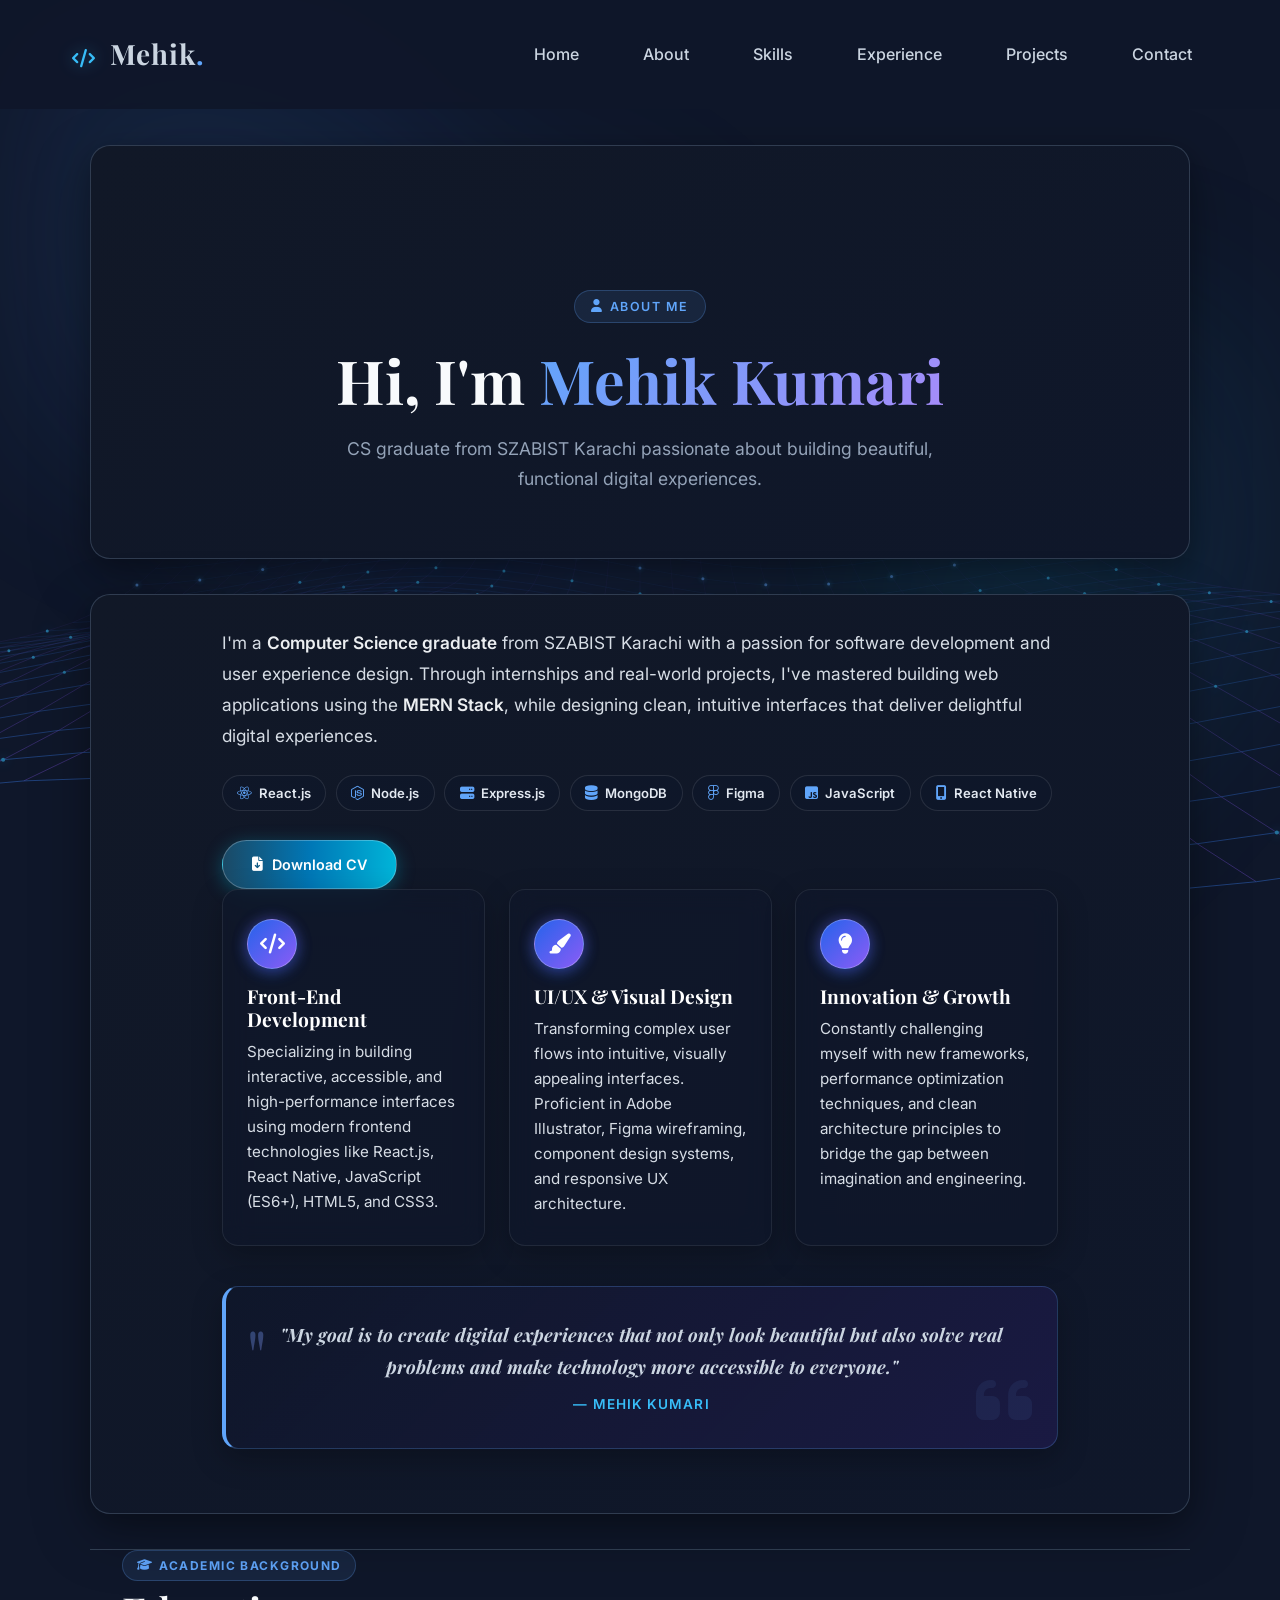
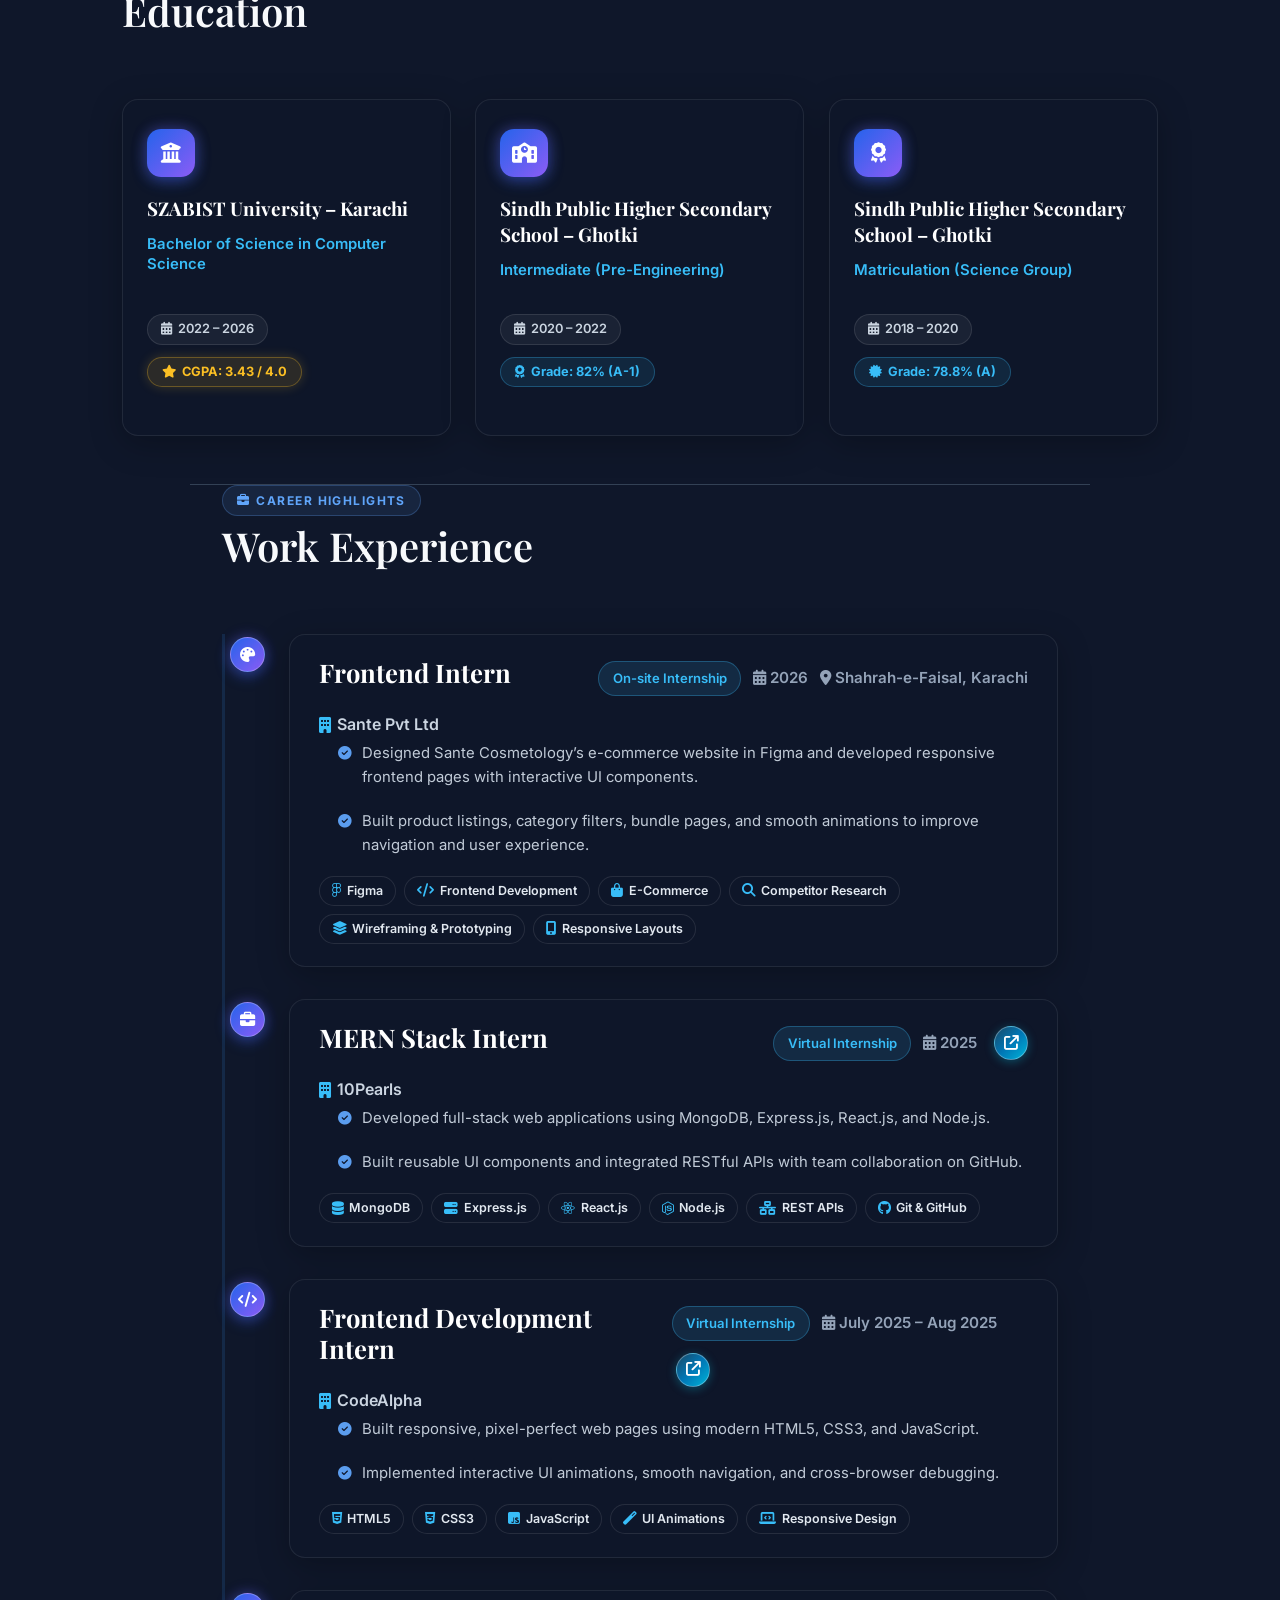
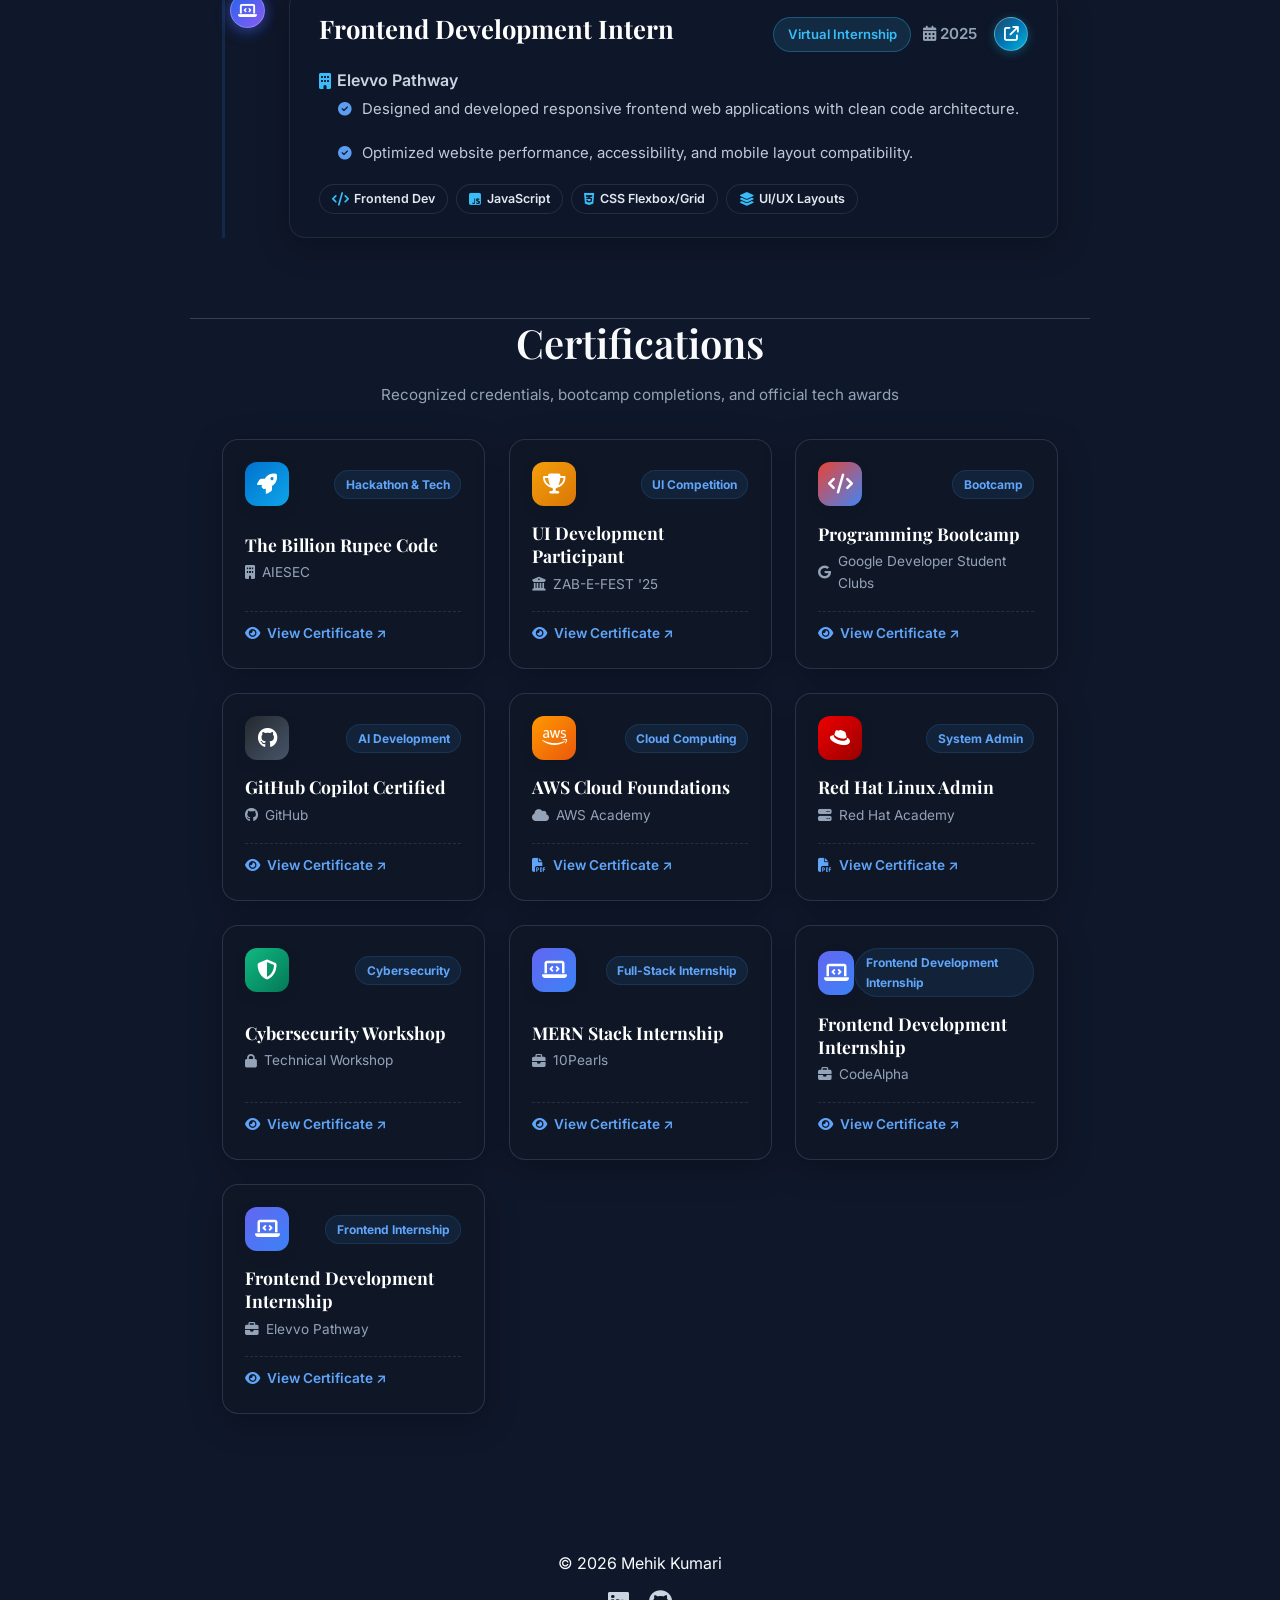
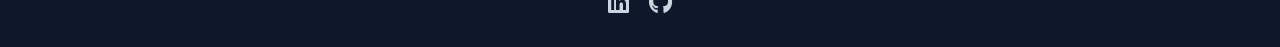
==== commit d1b0314a: "Update portfolio with latest fixes" ====
--- a/about.html
+++ b/about.html
@@ -4,7 +4,7 @@
 <head>
   <meta charset="UTF-8">
   <meta name="viewport" content="width=device-width, initial-scale=1.0">
-  <title>About | Mahek Nankani – Software Developer & UI/UX Designer</title>
+  <title>About | Mehik Kumari – Software Developer & UI/UX Designer</title>
   <script>
     (function() {
       try {
@@ -17,7 +17,7 @@
       } catch(e) {}
     })();
   </script>
-  <meta name="description" content="Learn about Mahek Nankani – CS graduate from SZABIST Karachi, MERN Stack Developer and UI/UX Designer passionate about building intuitive digital experiences.">
+  <meta name="description" content="Learn about Mehik Kumari – CS graduate from SZABIST Karachi, MERN Stack Developer and UI/UX Designer passionate about building intuitive digital experiences.">
   <link rel="stylesheet" href="style.css">
   <link rel="preconnect" href="https://fonts.googleapis.com">
   <link rel="preconnect" href="https://fonts.gstatic.com" crossorigin>
@@ -72,7 +72,7 @@
     <section class="page-hero fade-in">
       <div class="container" style="flex-direction: column; text-align: center; padding: 5rem 2rem 2rem;">
         <span class="page-hero-tag"><i class="fas fa-user"></i> About Me</span>
-        <h1 class="page-hero-title">Hi, I'm <span>Mahek Nankani</span></h1>
+        <h1 class="page-hero-title">Hi, I'm <span>Mehik Kumari</span></h1>
         <p class="page-hero-desc">CS graduate from SZABIST Karachi passionate about building beautiful, functional digital experiences.</p>
       </div>
     </section>
@@ -100,7 +100,7 @@
 
           <!-- About Action Buttons: Download CV -->
           <div class="about-action-buttons">
-            <a href="Mehik_Kumari_Resume.pdf" class="btn-cv" download="Mahek_Nankani_Resume.pdf">
+            <a href="MehikKumari_Resume.pdf" class="btn-cv" download="MehikKumari_Resume.pdf">
               <i class="fas fa-file-download"></i> Download CV
             </a>
           </div>
@@ -142,7 +142,7 @@
           <blockquote>
             <i class="fas fa-quote-left quote-watermark"></i>
             <p>"My goal is to create digital experiences that not only look beautiful but also solve real problems and make technology more accessible to everyone."</p>
-            <cite>— Mahek Nankani</cite>
+            <cite>— Mehik Kumari</cite>
           </blockquote>
         </div>
       </div>
@@ -203,6 +203,35 @@
       <div class="work-experience-timeline">
 
         <article class="work-experience-entry slide-in-left stagger-1">
+          <div class="work-experience-icon"><i class="fas fa-palette"></i></div>
+          <div class="work-experience-content">
+            <div class="work-experience-header">
+              <div>
+                <h3>Frontend Intern</h3>
+                <p class="work-experience-company"><i class="fas fa-building"></i> Sante Pvt Ltd</p>
+              </div>
+              <div class="work-experience-meta">
+                <span class="work-experience-type">On-site Internship</span>
+                <span class="work-experience-duration"><i class="fas fa-calendar-alt"></i> 2026</span>
+                <span class="work-experience-duration"><i class="fas fa-map-marker-alt"></i> Shahrah-e-Faisal, Karachi</span>
+              </div>
+            </div>
+            <ul class="work-experience-bullets">
+              <li><i class="fas fa-check-circle"></i> Designed Sante Cosmetology’s e-commerce website in Figma and developed responsive frontend pages with interactive UI components.</li>
+              <li><i class="fas fa-check-circle"></i> Built product listings, category filters, bundle pages, and smooth animations to improve navigation and user experience.</li>
+            </ul>
+            <div class="work-exp-tech-pills">
+              <span class="exp-pill"><i class="fab fa-figma"></i> Figma</span>
+              <span class="exp-pill"><i class="fas fa-code"></i> Frontend Development</span>
+              <span class="exp-pill"><i class="fas fa-shopping-bag"></i> E-Commerce</span>
+              <span class="exp-pill"><i class="fas fa-search"></i> Competitor Research</span>
+              <span class="exp-pill"><i class="fas fa-layer-group"></i> Wireframing &amp; Prototyping</span>
+              <span class="exp-pill"><i class="fas fa-mobile-alt"></i> Responsive Layouts</span>
+            </div>
+          </div>
+        </article>
+
+        <article class="work-experience-entry fade-in stagger-2">
           <div class="work-experience-icon"><i class="fas fa-briefcase"></i></div>
           <div class="work-experience-content">
             <div class="work-experience-header">
@@ -233,7 +262,7 @@
           </div>
         </article>
 
-        <article class="work-experience-entry fade-in stagger-2">
+        <article class="work-experience-entry slide-in-right stagger-3">
           <div class="work-experience-icon"><i class="fas fa-code"></i></div>
           <div class="work-experience-content">
             <div class="work-experience-header">
@@ -263,7 +292,7 @@
           </div>
         </article>
 
-        <article class="work-experience-entry slide-in-right stagger-3">
+        <article class="work-experience-entry slide-in-left stagger-4">
           <div class="work-experience-icon"><i class="fas fa-laptop-code"></i></div>
           <div class="work-experience-content">
             <div class="work-experience-header">
@@ -466,7 +495,7 @@
   </div>
 
   <footer>
-    <div>&copy; 2025 Mehik Kumari (Mahek Nankani)</div>
+    <div>&copy; 2026 Mehik Kumari</div>
     <div class="social-icons">
       <a href="https://www.linkedin.com/in/mahek-nankani" target="_blank" aria-label="LinkedIn"><i class="fab fa-linkedin"></i></a>
       <a href="https://github.com/maheknankani" target="_blank" aria-label="GitHub"><i class="fab fa-github"></i></a>
--- a/style.css
+++ b/style.css
@@ -8430,15 +8430,19 @@
   -webkit-backdrop-filter: blur(12px) !important;
   border-radius: 16px !important;
   padding: 1.4rem 1.5rem !important;
-  display: flex !important;
-  flex-direction: column !important;
-  gap: 1rem !important;
+  display: flex;
+  flex-direction: column;
+  gap: 1rem;
   box-shadow: 0 8px 32px rgba(0, 0, 0, 0.25) !important;
-  transition: all 0.35s cubic-bezier(0.4, 0, 0.2, 1) !important;
-  opacity: 1 !important;
-  transform: translateY(0) !important;
+  transition: all 0.35s cubic-bezier(0.4, 0, 0.2, 1);
   position: relative;
   overflow: hidden;
+}
+
+.modern-skill-card.is-hidden {
+  display: none !important;
+  opacity: 0 !important;
+  pointer-events: none !important;
 }
 
 .modern-skill-card:hover {
@@ -8625,21 +8629,944 @@
   opacity: 0.85;
 }
 
-
-
-
-
-
-
-
-
-
-
-
-
-
-
-
-
-
-
+/* ==========================================================================
+   PORTFOLIO ADVANCED 9-ANIMATION SUITE
+   1. Fade In + Slide Up (Scroll headings & sections)
+   2. Staggered Reveal (Cards reveal one-by-one)
+   3. Hero Carousel Transition (Smooth rotating hero text)
+   4. Image Zoom In (Hero profile image zoom)
+   5. Floating Animation (Hero badges gentle float)
+   6. Hover Lift (Cards & buttons micro-lift)
+   7. Image Hover Zoom (Project image zoom inside cards)
+   8. Slide-in Modal (Search & project quick view popup)
+   9. Smooth Scrolling (Navigation smooth scrolling)
+   ========================================================================== */
+
+/* 1. FADE IN + SLIDE UP (Scroll reveals headings and sections) */
+.section-header-wrapper,
+.about-modern-wrapper,
+.skills-category-group,
+.education-grid,
+.work-experience-timeline,
+.certificates-list,
+.contact-modern-grid,
+.reveal-on-scroll {
+  opacity: 0;
+  transform: translateY(35px);
+  transition: opacity 0.75s cubic-bezier(0.16, 1, 0.3, 1), transform 0.75s cubic-bezier(0.16, 1, 0.3, 1);
+  will-change: opacity, transform;
+}
+
+.section-header-wrapper.is-visible,
+.section-header-wrapper.animate,
+.about-modern-wrapper.is-visible,
+.about-modern-wrapper.animate,
+.skills-category-group.is-visible,
+.skills-category-group.animate,
+.education-grid.is-visible,
+.education-grid.animate,
+.work-experience-timeline.is-visible,
+.work-experience-timeline.animate,
+.certificates-list.is-visible,
+.certificates-list.animate,
+.contact-modern-grid.is-visible,
+.contact-modern-grid.animate,
+.reveal-on-scroll.is-visible,
+.reveal-on-scroll.animate {
+  opacity: 1 !important;
+  transform: translateY(0) !important;
+}
+
+/* 2. STAGGERED REVEAL (Product / project cards appear one by one) */
+.projects-grid .modern-project-card,
+.skills-grid .skill-card,
+.education-grid .edu-card,
+.certificates-list .certificate-card,
+.work-experience-timeline .work-experience-entry {
+  opacity: 0;
+  transform: translateY(30px);
+  transition: opacity 0.65s cubic-bezier(0.16, 1, 0.3, 1),
+              transform 0.65s cubic-bezier(0.16, 1, 0.3, 1),
+              box-shadow 0.3s ease,
+              border-color 0.3s ease;
+  will-change: opacity, transform;
+}
+
+.projects-grid.is-visible .modern-project-card:nth-child(1),
+.modern-project-card.is-visible:nth-child(1) { transition-delay: 0.05s; opacity: 1; transform: translateY(0); }
+.projects-grid.is-visible .modern-project-card:nth-child(2),
+.modern-project-card.is-visible:nth-child(2) { transition-delay: 0.12s; opacity: 1; transform: translateY(0); }
+.projects-grid.is-visible .modern-project-card:nth-child(3),
+.modern-project-card.is-visible:nth-child(3) { transition-delay: 0.19s; opacity: 1; transform: translateY(0); }
+.projects-grid.is-visible .modern-project-card:nth-child(4),
+.modern-project-card.is-visible:nth-child(4) { transition-delay: 0.26s; opacity: 1; transform: translateY(0); }
+.projects-grid.is-visible .modern-project-card:nth-child(5),
+.modern-project-card.is-visible:nth-child(5) { transition-delay: 0.33s; opacity: 1; transform: translateY(0); }
+.projects-grid.is-visible .modern-project-card:nth-child(6),
+.modern-project-card.is-visible:nth-child(6) { transition-delay: 0.40s; opacity: 1; transform: translateY(0); }
+.projects-grid.is-visible .modern-project-card:nth-child(7),
+.modern-project-card.is-visible:nth-child(7) { transition-delay: 0.47s; opacity: 1; transform: translateY(0); }
+.projects-grid.is-visible .modern-project-card:nth-child(8),
+.modern-project-card.is-visible:nth-child(8) { transition-delay: 0.54s; opacity: 1; transform: translateY(0); }
+.projects-grid.is-visible .modern-project-card:nth-child(9),
+.modern-project-card.is-visible:nth-child(9) { transition-delay: 0.61s; opacity: 1; transform: translateY(0); }
+
+.modern-project-card.is-visible,
+.skill-card.is-visible,
+.edu-card.is-visible,
+.certificate-card.is-visible,
+.work-experience-entry.is-visible {
+  opacity: 1 !important;
+  transform: translateY(0) !important;
+}
+
+/* 3. HERO CAROUSEL TRANSITION (Smoothly rotating hero specialization text) */
+.hero-specialization {
+  min-height: 1.8rem;
+  display: flex;
+  align-items: center;
+  gap: 0.35rem;
+}
+
+.hero-carousel-wrapper {
+  display: inline-flex;
+  position: relative;
+  overflow: hidden;
+  height: 2rem;
+  vertical-align: bottom;
+  padding: 0 4px;
+}
+
+.hero-specialization-anim,
+#hero-typewriter {
+  display: inline-block;
+  font-weight: 700;
+  background: linear-gradient(135deg, #38bdf8 0%, #818cf8 50%, #c084fc 100%);
+  background-clip: text;
+  -webkit-background-clip: text;
+  -webkit-text-fill-color: transparent;
+  transition: transform 0.48s cubic-bezier(0.16, 1, 0.3, 1), opacity 0.48s cubic-bezier(0.16, 1, 0.3, 1), filter 0.48s ease;
+  will-change: transform, opacity;
+}
+
+.hero-carousel-slide-out {
+  transform: translateY(-115%);
+  opacity: 0;
+  filter: blur(3px);
+}
+
+.hero-carousel-slide-in-prep {
+  transform: translateY(115%) !important;
+  opacity: 0 !important;
+  filter: blur(3px) !important;
+  transition: none !important;
+}
+
+.hero-carousel-slide-in {
+  transform: translateY(0) !important;
+  opacity: 1 !important;
+  filter: blur(0px) !important;
+}
+
+/* 4. IMAGE ZOOM IN (Hero profile image smooth zoom-in entrance + breathing pulse) */
+.hero-visual .profile-img {
+  animation: heroImageZoomPulse 7.5s ease-in-out infinite, heroFloat 6s ease-in-out infinite !important;
+  transition: transform 0.45s cubic-bezier(0.16, 1, 0.3, 1), box-shadow 0.45s ease !important;
+  will-change: transform;
+}
+
+.hero-visual .profile-img:hover {
+  transform: scale(1.08) translateY(-4px) !important;
+  box-shadow: 0 0 50px rgba(56, 189, 248, 0.5), 0 0 90px rgba(139, 92, 246, 0.3) !important;
+}
+
+@keyframes heroImageZoomPulse {
+  0%, 100% {
+    transform: scale(1);
+  }
+  50% {
+    transform: scale(1.045);
+  }
+}
+
+/* 5. FLOATING ANIMATION (Hero small information cards/badges gentle floating) */
+.hero-badge {
+  position: absolute;
+  z-index: 3;
+  padding: 0.5rem 0.95rem;
+  border-radius: 999px;
+  background: rgba(10, 14, 28, 0.88);
+  color: #f8fafc;
+  font-size: 0.78rem;
+  font-weight: 600;
+  letter-spacing: 0.02em;
+  border: 1px solid rgba(255, 255, 255, 0.15);
+  backdrop-filter: blur(12px);
+  -webkit-backdrop-filter: blur(12px);
+  box-shadow: 0 12px 28px rgba(15, 23, 42, 0.35);
+  cursor: default;
+  transition: transform 0.3s cubic-bezier(0.2, 0, 0, 1), box-shadow 0.3s ease, border-color 0.3s ease;
+  will-change: transform;
+}
+
+.hero-badge:hover {
+  animation-play-state: paused !important;
+  transform: translateY(-6px) scale(1.05) !important;
+  box-shadow: 0 16px 36px rgba(0, 0, 0, 0.45), 0 0 25px rgba(56, 189, 248, 0.35);
+  border-color: rgba(56, 189, 248, 0.6);
+}
+
+.hero-badge-top {
+  top: 4%;
+  right: -10px;
+  animation: floatCardTop 5.2s ease-in-out infinite !important;
+}
+
+.hero-badge-left {
+  left: -12px;
+  top: 50%;
+  animation: floatCardLeft 6s ease-in-out infinite !important;
+  animation-delay: 0.9s;
+}
+
+.hero-badge-bottom {
+  right: -8px;
+  bottom: 8%;
+  animation: floatCardBottom 5.6s ease-in-out infinite !important;
+  animation-delay: 1.6s;
+}
+
+@keyframes floatCardTop {
+  0%, 100% {
+    transform: translateY(0px) rotate(0deg);
+  }
+  50% {
+    transform: translateY(-11px) rotate(1deg);
+  }
+}
+
+@keyframes floatCardLeft {
+  0%, 100% {
+    transform: translateY(-50%) translateX(0px) rotate(0deg);
+  }
+  50% {
+    transform: translateY(calc(-50% - 13px)) translateX(4px) rotate(-1deg);
+  }
+}
+
+@keyframes floatCardBottom {
+  0%, 100% {
+    transform: translateY(0px) rotate(0deg);
+  }
+  50% {
+    transform: translateY(-10px) rotate(-1deg);
+  }
+}
+
+/* 6. HOVER LIFT (Card/button par mouse laane se halka upar uthna) */
+.modern-project-card,
+.project-card,
+.skill-card,
+.modern-skill-card,
+.edu-card,
+.work-experience-entry,
+.contact-info-card,
+.certificate-card {
+  transition: transform 0.28s cubic-bezier(0.2, 0, 0, 1), box-shadow 0.28s ease, border-color 0.28s ease !important;
+}
+
+.modern-project-card:hover,
+.project-card:hover,
+.skill-card:hover,
+.modern-skill-card:hover,
+.edu-card:hover,
+.work-experience-entry:hover,
+.contact-info-card:hover,
+.certificate-card:hover {
+  transform: translateY(-8px) scale(1.015) !important;
+  box-shadow: 0 22px 45px rgba(0, 0, 0, 0.45), 0 0 32px rgba(56, 189, 248, 0.28) !important;
+  border-color: rgba(56, 189, 248, 0.5) !important;
+}
+
+.btn-filled,
+.btn-outline,
+.hero-btn-main,
+.hero-btn-talk,
+.btn-cv,
+.btn-project-link,
+.projects-tab-btn,
+.back-to-top-btn,
+.contact-submit-btn,
+.overlay-btn {
+  transition: transform 0.25s cubic-bezier(0.2, 0, 0, 1), box-shadow 0.25s ease, background 0.25s ease, border-color 0.25s ease !important;
+}
+
+.btn-filled:hover,
+.btn-outline:hover,
+.hero-btn-main:hover,
+.hero-btn-talk:hover,
+.btn-cv:hover,
+.btn-project-link:hover,
+.projects-tab-btn:hover,
+.back-to-top-btn:hover,
+.contact-submit-btn:hover,
+.overlay-btn:hover {
+  transform: translateY(-3px) !important;
+  box-shadow: 0 10px 24px rgba(56, 189, 248, 0.35) !important;
+}
+
+/* 7. IMAGE HOVER ZOOM (Product/project image par mouse laane se zoom) */
+.project-img-container {
+  overflow: hidden !important;
+  position: relative !important;
+}
+
+.project-card-img {
+  width: 100%;
+  height: 210px;
+  object-fit: cover;
+  display: block;
+  transition: transform 0.65s cubic-bezier(0.25, 1, 0.5, 1), filter 0.65s ease !important;
+  will-change: transform;
+}
+
+.modern-project-card:hover .project-card-img,
+.project-card:hover .project-card-img {
+  transform: scale(1.10) !important;
+  filter: brightness(1.06) contrast(1.02) !important;
+}
+
+/* 8. SLIDE-IN MODAL (Search & popup smoothly open hona) */
+.slide-in-modal {
+  position: fixed;
+  inset: 0;
+  z-index: 10000;
+  display: flex;
+  align-items: center;
+  justify-content: center;
+  opacity: 0;
+  visibility: hidden;
+  pointer-events: none;
+  transition: opacity 0.35s ease, visibility 0.35s ease;
+}
+
+.slide-in-modal.open,
+.slide-in-modal[aria-hidden="false"] {
+  opacity: 1 !important;
+  visibility: visible !important;
+  pointer-events: auto !important;
+}
+
+.slide-in-modal-backdrop {
+  position: absolute;
+  inset: 0;
+  background: rgba(3, 7, 18, 0.85);
+  backdrop-filter: blur(14px);
+  -webkit-backdrop-filter: blur(14px);
+  opacity: 0;
+  transition: opacity 0.35s ease;
+}
+
+.slide-in-modal.open .slide-in-modal-backdrop,
+.slide-in-modal[aria-hidden="false"] .slide-in-modal-backdrop {
+  opacity: 1 !important;
+}
+
+.slide-in-modal-dialog {
+  position: relative;
+  z-index: 10001;
+  width: 92%;
+  max-width: 780px;
+  max-height: 88vh;
+  overflow-y: auto;
+  background: rgba(13, 17, 30, 0.96);
+  backdrop-filter: blur(24px);
+  -webkit-backdrop-filter: blur(24px);
+  border: 1px solid rgba(56, 189, 248, 0.38);
+  border-radius: 20px;
+  box-shadow: 0 25px 60px rgba(0, 0, 0, 0.65), 0 0 45px rgba(56, 189, 248, 0.22);
+  padding: 2rem;
+  /* Smooth slide in from bottom */
+  transform: translateY(60px) scale(0.95);
+  opacity: 0;
+  transition: transform 0.42s cubic-bezier(0.16, 1, 0.3, 1), opacity 0.35s ease;
+}
+
+.slide-in-modal.open .slide-in-modal-dialog,
+.slide-in-modal[aria-hidden="false"] .slide-in-modal-dialog {
+  transform: translateY(0) scale(1) !important;
+  opacity: 1 !important;
+}
+
+.slide-in-modal.closing .slide-in-modal-dialog {
+  transform: translateY(45px) scale(0.96) !important;
+  opacity: 0 !important;
+  transition: transform 0.28s ease-in, opacity 0.24s ease-in !important;
+}
+
+.slide-in-modal-close {
+  position: absolute;
+  top: 1.1rem;
+  right: 1.2rem;
+  width: 38px;
+  height: 38px;
+  border-radius: 50%;
+  background: rgba(255, 255, 255, 0.08);
+  border: 1px solid rgba(255, 255, 255, 0.16);
+  color: #fff;
+  font-size: 1.25rem;
+  cursor: pointer;
+  display: flex;
+  align-items: center;
+  justify-content: center;
+  transition: transform 0.25s ease, background 0.25s ease, color 0.25s ease, border-color 0.25s ease;
+}
+
+.slide-in-modal-close:hover {
+  transform: rotate(90deg) scale(1.1);
+  background: rgba(239, 68, 68, 0.25);
+  border-color: #ef4444;
+  color: #ef4444;
+}
+
+.modal-search-box {
+  position: relative;
+  margin-bottom: 1.5rem;
+}
+
+.modal-search-box i {
+  position: absolute;
+  left: 1rem;
+  top: 50%;
+  transform: translateY(-50%);
+  color: #38bdf8;
+  font-size: 1rem;
+}
+
+.modal-search-input {
+  width: 100%;
+  padding: 0.85rem 1rem 0.85rem 2.8rem;
+  border-radius: 12px;
+  background: rgba(255, 255, 255, 0.05);
+  border: 1px solid rgba(56, 189, 248, 0.3);
+  color: #fff;
+  font-size: 0.95rem;
+  outline: none;
+  transition: border-color 0.3s ease, box-shadow 0.3s ease;
+}
+
+.modal-search-input:focus {
+  border-color: #38bdf8;
+  box-shadow: 0 0 16px rgba(56, 189, 248, 0.3);
+}
+
+.modal-results-list {
+  display: flex;
+  flex-direction: column;
+  gap: 0.85rem;
+  max-height: 52vh;
+  overflow-y: auto;
+  padding-right: 4px;
+}
+
+.modal-result-item {
+  display: flex;
+  align-items: center;
+  gap: 1rem;
+  padding: 0.85rem 1rem;
+  border-radius: 12px;
+  background: rgba(255, 255, 255, 0.03);
+  border: 1px solid rgba(255, 255, 255, 0.08);
+  cursor: pointer;
+  transition: all 0.25s ease;
+}
+
+.modal-result-item:hover {
+  background: rgba(56, 189, 248, 0.1);
+  border-color: rgba(56, 189, 248, 0.4);
+  transform: translateX(4px);
+}
+
+.modal-result-thumb {
+  width: 64px;
+  height: 48px;
+  border-radius: 8px;
+  object-fit: cover;
+  flex-shrink: 0;
+}
+
+.modal-result-info h4 {
+  font-size: 0.95rem;
+  color: #fff;
+  margin-bottom: 0.2rem;
+}
+
+.modal-result-info p {
+  font-size: 0.78rem;
+  color: #94a3b8;
+  display: -webkit-box;
+  line-clamp: 1;
+  -webkit-line-clamp: 1;
+  -webkit-box-orient: vertical;
+  overflow: hidden;
+}
+
+.modal-quickview-content {
+  display: flex;
+  flex-direction: column;
+  gap: 1.2rem;
+}
+
+.modal-quickview-img {
+  width: 100%;
+  max-height: 320px;
+  object-fit: cover;
+  border-radius: 12px;
+  border: 1px solid rgba(255, 255, 255, 0.12);
+  transition: transform 0.5s ease;
+}
+
+.modal-quickview-img:hover {
+  transform: scale(1.02);
+}
+
+/* 9. SMOOTH SCROLLING */
+html {
+  scroll-behavior: smooth !important;
+}
+
+/* ==========================================================================
+   ADVANCED HERO SLIDER, PARALLAX BACKGROUND & 3D TILT / FLIP CARDS
+   ========================================================================== */
+
+/* ── ANIMATED HERO SLIDER ────────────────────────────────────────────── */
+.hero-slides-wrapper {
+  position: relative;
+  min-height: 230px;
+  margin-bottom: 1.25rem;
+}
+
+.hero-slide {
+  position: absolute;
+  top: 0;
+  left: 0;
+  width: 100%;
+  opacity: 0;
+  visibility: hidden;
+  transform: translateX(35px) scale(0.98);
+  transition: opacity 0.55s cubic-bezier(0.16, 1, 0.3, 1),
+              transform 0.55s cubic-bezier(0.16, 1, 0.3, 1),
+              visibility 0.55s;
+  pointer-events: none;
+}
+
+.hero-slide.active {
+  position: relative;
+  opacity: 1;
+  visibility: visible;
+  transform: translateX(0) scale(1);
+  pointer-events: auto;
+}
+
+.hero-slide.slide-out-left {
+  opacity: 0;
+  visibility: hidden;
+  transform: translateX(-35px) scale(0.98);
+}
+
+.hero-slider-controls {
+  display: flex;
+  align-items: center;
+  gap: 1.25rem;
+  margin-bottom: 1.75rem;
+  flex-wrap: wrap;
+}
+
+.hero-slider-pagination {
+  display: flex;
+  align-items: center;
+  gap: 8px;
+}
+
+.hero-slider-dot {
+  width: 24px;
+  height: 6px;
+  border-radius: 999px;
+  background: rgba(255, 255, 255, 0.2);
+  border: none;
+  cursor: pointer;
+  transition: all 0.35s cubic-bezier(0.16, 1, 0.3, 1);
+  padding: 0;
+}
+
+.hero-slider-dot.active {
+  width: 48px;
+  background: linear-gradient(90deg, #38bdf8, #818cf8);
+  box-shadow: 0 0 14px rgba(56, 189, 248, 0.6);
+}
+
+.hero-slider-arrows {
+  display: flex;
+  align-items: center;
+  gap: 6px;
+}
+
+.hero-slider-arrow {
+  width: 32px;
+  height: 32px;
+  border-radius: 50%;
+  background: rgba(255, 255, 255, 0.06);
+  border: 1px solid rgba(255, 255, 255, 0.14);
+  color: #fff;
+  display: flex;
+  align-items: center;
+  justify-content: center;
+  cursor: pointer;
+  font-size: 0.75rem;
+  transition: all 0.25s ease;
+}
+
+.hero-slider-arrow:hover {
+  background: rgba(56, 189, 248, 0.25);
+  border-color: #38bdf8;
+  color: #38bdf8;
+  transform: scale(1.08);
+}
+
+.hero-slider-timer-bar {
+  flex: 1;
+  min-width: 80px;
+  max-width: 150px;
+  height: 3px;
+  background: rgba(255, 255, 255, 0.1);
+  border-radius: 999px;
+  overflow: hidden;
+}
+
+.hero-slider-timer-progress {
+  height: 100%;
+  width: 0%;
+  background: linear-gradient(90deg, #38bdf8, #a855f7);
+  border-radius: 999px;
+  transition: width 0.1s linear;
+}
+
+/* ── PARALLAX BACKGROUND ────────────────────────────────────────────── */
+#bg-canvas {
+  position: fixed;
+  top: 0;
+  left: 0;
+  width: 100vw;
+  height: 100vh;
+  z-index: -2;
+  pointer-events: none;
+  will-change: transform;
+}
+
+.ambient-glow-wrapper {
+  position: fixed;
+  inset: 0;
+  z-index: -3;
+  pointer-events: none;
+  overflow: hidden;
+  will-change: transform;
+}
+
+.ambient-glow-left,
+.ambient-glow-right {
+  position: absolute;
+  border-radius: 50%;
+  filter: blur(90px);
+  opacity: 0.45;
+  will-change: transform;
+  transition: transform 0.15s ease-out;
+}
+
+.ambient-glow-left {
+  top: 15%;
+  left: -8%;
+  width: 520px;
+  height: 520px;
+  background: radial-gradient(circle, rgba(56, 189, 248, 0.35) 0%, rgba(59, 130, 246, 0.15) 50%, transparent 70%);
+}
+
+.ambient-glow-right {
+  bottom: 20%;
+  right: -8%;
+  width: 580px;
+  height: 580px;
+  background: radial-gradient(circle, rgba(168, 85, 247, 0.32) 0%, rgba(236, 72, 153, 0.12) 50%, transparent 70%);
+}
+
+/* ── 3D TILT & FLIP CARD ────────────────────────────────────────────── */
+.modern-project-card {
+  perspective: 1200px;
+  transform-style: preserve-3d;
+}
+
+.project-card-inner {
+  position: relative;
+  width: 100%;
+  height: 100%;
+  transform-style: preserve-3d;
+  transition: transform 0.75s cubic-bezier(0.16, 1, 0.3, 1);
+  border-radius: 18px;
+}
+
+.modern-project-card.is-flipped .project-card-inner {
+  transform: rotateY(180deg) !important;
+}
+
+.project-card-front,
+.project-card-back {
+  width: 100%;
+  height: 100%;
+  backface-visibility: hidden;
+  -webkit-backface-visibility: hidden;
+  border-radius: 18px;
+}
+
+.project-card-back {
+  position: absolute;
+  top: 0;
+  left: 0;
+  transform: rotateY(180deg);
+  background: rgba(13, 17, 30, 0.97);
+  border: 1px solid rgba(56, 189, 248, 0.45);
+  box-shadow: 0 20px 50px rgba(0, 0, 0, 0.65), 0 0 35px rgba(56, 189, 248, 0.2);
+  padding: 1.5rem;
+  display: flex;
+  flex-direction: column;
+  justify-content: space-between;
+  z-index: 2;
+}
+
+.project-card-back-header {
+  display: flex;
+  align-items: center;
+  justify-content: space-between;
+  margin-bottom: 0.85rem;
+}
+
+.project-card-back-header h4 {
+  font-size: 1.15rem;
+  color: #fff;
+  margin: 0;
+}
+
+.btn-flip-back {
+  background: rgba(255, 255, 255, 0.08);
+  border: 1px solid rgba(255, 255, 255, 0.18);
+  color: #38bdf8;
+  padding: 0.35rem 0.75rem;
+  border-radius: 8px;
+  font-size: 0.78rem;
+  cursor: pointer;
+  display: inline-flex;
+  align-items: center;
+  gap: 0.35rem;
+  transition: all 0.2s ease;
+}
+
+.btn-flip-back:hover {
+  background: rgba(56, 189, 248, 0.2);
+  border-color: #38bdf8;
+  transform: scale(1.05);
+}
+
+.project-card-back-body {
+  flex: 1;
+  font-size: 0.88rem;
+  color: #cbd5e1;
+  line-height: 1.55;
+  margin-bottom: 1rem;
+}
+
+.project-back-features {
+  list-style: none;
+  padding: 0;
+  margin: 0.75rem 0;
+  display: flex;
+  flex-direction: column;
+  gap: 0.45rem;
+}
+
+.project-back-features li {
+  display: flex;
+  align-items: center;
+  gap: 0.45rem;
+  font-size: 0.82rem;
+  color: #94a3b8;
+}
+
+.project-back-features li i {
+  color: #22c55e;
+  font-size: 0.75rem;
+}
+
+.btn-flip-card {
+  background: rgba(255, 255, 255, 0.06);
+  border: 1px solid rgba(255, 255, 255, 0.14);
+  color: #94a3b8;
+  padding: 0.4rem 0.75rem;
+  border-radius: 8px;
+  font-size: 0.78rem;
+  cursor: pointer;
+  display: inline-flex;
+  align-items: center;
+  gap: 0.4rem;
+  transition: all 0.2s ease;
+}
+
+.btn-flip-card:hover {
+  background: rgba(56, 189, 248, 0.15);
+  border-color: rgba(56, 189, 248, 0.4);
+  color: #38bdf8;
+}
+
+/* ── Sleek Icon-Only Flip Card Buttons ────────────────────────────── */
+.project-card-footer {
+  display: flex !important;
+  align-items: center !important;
+  justify-content: space-between !important;
+  gap: 0.75rem !important;
+}
+
+.btn-flip-card {
+  width: 38px !important;
+  height: 38px !important;
+  border-radius: 50% !important;
+  background: rgba(255, 255, 255, 0.08) !important;
+  border: 1px solid rgba(56, 189, 248, 0.35) !important;
+  color: #38bdf8 !important;
+  cursor: pointer !important;
+  display: inline-flex !important;
+  align-items: center !important;
+  justify-content: center !important;
+  font-size: 0.95rem !important;
+  padding: 0 !important;
+  transition: transform 0.35s cubic-bezier(0.2, 0, 0, 1), background 0.25s ease, border-color 0.25s ease, color 0.25s ease, box-shadow 0.25s ease !important;
+  box-shadow: 0 4px 12px rgba(0, 0, 0, 0.25) !important;
+  flex-shrink: 0 !important;
+  position: relative !important;
+}
+
+.btn-flip-card:hover {
+  background: linear-gradient(135deg, rgba(56, 189, 248, 0.3), rgba(139, 92, 246, 0.3)) !important;
+  border-color: #38bdf8 !important;
+  color: #ffffff !important;
+  transform: rotate(180deg) scale(1.12) !important;
+  box-shadow: 0 0 16px rgba(56, 189, 248, 0.5) !important;
+}
+
+.btn-flip-back {
+  width: 34px !important;
+  height: 34px !important;
+  border-radius: 50% !important;
+  background: rgba(255, 255, 255, 0.08) !important;
+  border: 1px solid rgba(56, 189, 248, 0.35) !important;
+  color: #38bdf8 !important;
+  cursor: pointer !important;
+  display: inline-flex !important;
+  align-items: center !important;
+  justify-content: center !important;
+  font-size: 0.85rem !important;
+  padding: 0 !important;
+  transition: transform 0.35s cubic-bezier(0.2, 0, 0, 1), background 0.25s ease, border-color 0.25s ease, color 0.25s ease, box-shadow 0.25s ease !important;
+  box-shadow: 0 4px 12px rgba(0, 0, 0, 0.25) !important;
+  flex-shrink: 0 !important;
+}
+
+.btn-flip-back:hover {
+  background: linear-gradient(135deg, rgba(56, 189, 248, 0.3), rgba(139, 92, 246, 0.3)) !important;
+  border-color: #38bdf8 !important;
+  color: #ffffff !important;
+  transform: rotate(-180deg) scale(1.12) !important;
+  box-shadow: 0 0 14px rgba(56, 189, 248, 0.45) !important;
+}
+
+
+
+/* Project cards: full image, no cropped text, accessible two-sided layout */
+.projects-grid .modern-project-card { height: 430px; min-height: 430px; overflow: visible; perspective: 1200px; display: block; }
+.projects-grid .modern-project-card .project-card-front,
+.projects-grid .modern-project-card .project-card-back { position: absolute; inset: 0; display:flex; flex-direction:column; border-radius:18px; overflow:hidden; backface-visibility:hidden; -webkit-backface-visibility:hidden; transition:transform .6s ease-in-out; background: #fff; }
+body.theme-dark .projects-grid .modern-project-card .project-card-front,
+body.theme-dark .projects-grid .modern-project-card .project-card-back { background:#101827; }
+.projects-grid .modern-project-card .project-card-front { transform:rotateY(0); }
+.projects-grid .modern-project-card .project-card-back { transform:rotateY(180deg); padding:22px; }
+.projects-grid .modern-project-card.is-flipped .project-card-front { transform:rotateY(-180deg); pointer-events:none; }
+.projects-grid .modern-project-card.is-flipped .project-card-back { transform:rotateY(0); }
+.projects-grid .modern-project-card .project-img-container { height: 220px; flex: 0 0 220px; background:#101827; }
+.projects-grid .modern-project-card .project-card-img { width:100%; height:100%; object-fit:contain !important; object-position:center; transform:none !important; }
+.projects-grid .modern-project-card .project-card-body { flex:1; min-height:0; padding:17px 20px 10px; overflow:hidden; }
+.projects-grid .modern-project-card .project-card-body h3 { font-size:1.25rem; margin:0 0 12px; }
+.projects-grid .modern-project-card .project-card-body > p { display:none !important; }
+.projects-grid .modern-project-card .project-card-body .tech-pills { margin-top:0; gap:6px; align-content:start; }
+.projects-grid .modern-project-card .tech-pill { font-size:.73rem; padding:5px 9px; }
+.projects-grid .modern-project-card .project-card-footer { margin-top:auto; flex:0 0 auto; padding:10px 20px; min-height:58px; display:flex; align-items:center; justify-content:space-between; }
+.projects-grid .modern-project-card .project-card-back h3 { font-size:1.25rem; margin:0 0 12px; color:var(--text-primary); }
+.projects-grid .modern-project-card .project-card-back .back-description { overflow-y:auto; flex:1; min-height:0; margin:0 0 12px; line-height:1.6; font-size:.95rem; color:var(--text-secondary); }
+.projects-grid .modern-project-card .project-card-back .tech-pills { flex:0 0 auto; margin-bottom:14px; }
+.projects-grid .modern-project-card .project-back-actions { display:flex; justify-content:space-between; align-items:center; gap:10px; flex:0 0 auto; }
+.projects-grid .modern-project-card .flip-card-button { width:38px; height:38px; border-radius:50%; border:1px solid rgba(56,189,248,.45); background:rgba(56,189,248,.12); color:#38bdf8; cursor:pointer; display:inline-flex; align-items:center; justify-content:center; flex-shrink:0; }
+.projects-grid .modern-project-card .flip-card-button:hover { background:rgba(56,189,248,.25); }
+@media(max-width:600px) { .projects-grid .modern-project-card { height:415px; min-height:415px; } .projects-grid .modern-project-card .project-img-container { height:205px; flex-basis:205px; } .projects-grid .modern-project-card .project-card-body { padding:14px 16px 8px; } .projects-grid .modern-project-card .project-card-footer { padding:9px 16px; } }
+@media(prefers-reduced-motion:reduce) { .projects-grid .modern-project-card .project-card-front,.projects-grid .modern-project-card .project-card-back { transition:none; } }
+
+/* Reliable project card flip: explicit visibility prevents legacy 3D styles from hiding details */
+.projects-grid .modern-project-card .project-card-front,
+.projects-grid .modern-project-card .project-card-back {
+  transform: none !important;
+  -webkit-transform: none !important;
+  backface-visibility: visible !important;
+  -webkit-backface-visibility: visible !important;
+  transition: opacity .35s ease, visibility .35s ease !important;
+}
+.projects-grid .modern-project-card .project-card-front { opacity:1; visibility:visible; z-index:2; pointer-events:auto; }
+.projects-grid .modern-project-card .project-card-back { opacity:0; visibility:hidden; z-index:1; pointer-events:none; }
+.projects-grid .modern-project-card.is-flipped .project-card-front { opacity:0; visibility:hidden; z-index:1; pointer-events:none; }
+.projects-grid .modern-project-card.is-flipped .project-card-back { opacity:1; visibility:visible; z-index:5; pointer-events:auto; }
+.projects-grid .modern-project-card .project-card-back { color:#e2e8f0; background:#101827 !important; }
+.projects-grid .modern-project-card .project-card-back h3 { color:#f8fafc !important; }
+.projects-grid .modern-project-card .project-card-back .back-description { color:#cbd5e1 !important; }
+
+/* Flip visibility repair: the legacy inner wrapper must not rotate the text.
+   The active card interaction uses a front/back fade, not a 3D rotation. */
+.projects-grid .modern-project-card .project-card-inner,
+.projects-grid .modern-project-card.is-flipped .project-card-inner {
+  transform: none !important;
+  -webkit-transform: none !important;
+}
+.projects-grid .modern-project-card .project-card-inner > .project-card-front,
+.projects-grid .modern-project-card .project-card-inner > .project-card-back {
+  transform: none !important;
+  -webkit-transform: none !important;
+  backface-visibility: visible !important;
+  -webkit-backface-visibility: visible !important;
+}
+
+/* Final repair: keep long project details inside the card, scrollable. */
+.projects-grid .modern-project-card .project-card-inner > .project-card-back {
+  display: flex !important;
+  flex-direction: column !important;
+  overflow: hidden !important;
+  min-height: 0 !important;
+}
+.projects-grid .modern-project-card .project-card-back-header { flex: 0 0 auto; }
+.projects-grid .modern-project-card .project-card-back-body {
+  flex: 1 1 auto !important;
+  min-height: 0 !important;
+  overflow-y: auto !important;
+  overflow-x: hidden !important;
+  overscroll-behavior: contain;
+  scrollbar-width: thin;
+  scrollbar-color: #38bdf8 transparent;
+  padding-right: 9px;
+  margin-bottom: 10px;
+}
+.projects-grid .modern-project-card .project-card-back-body::-webkit-scrollbar { width: 5px; }
+.projects-grid .modern-project-card .project-card-back-body::-webkit-scrollbar-thumb { background: #38bdf8; border-radius: 10px; }
+.projects-grid .modern-project-card .project-card-back-body ~ div:last-child { flex: 0 0 auto; }
+.projects-grid .modern-project-card .project-back-features li { align-items: flex-start; }
+.projects-grid .modern-project-card .project-back-features li i { margin-top: 4px; flex-shrink: 0; }
